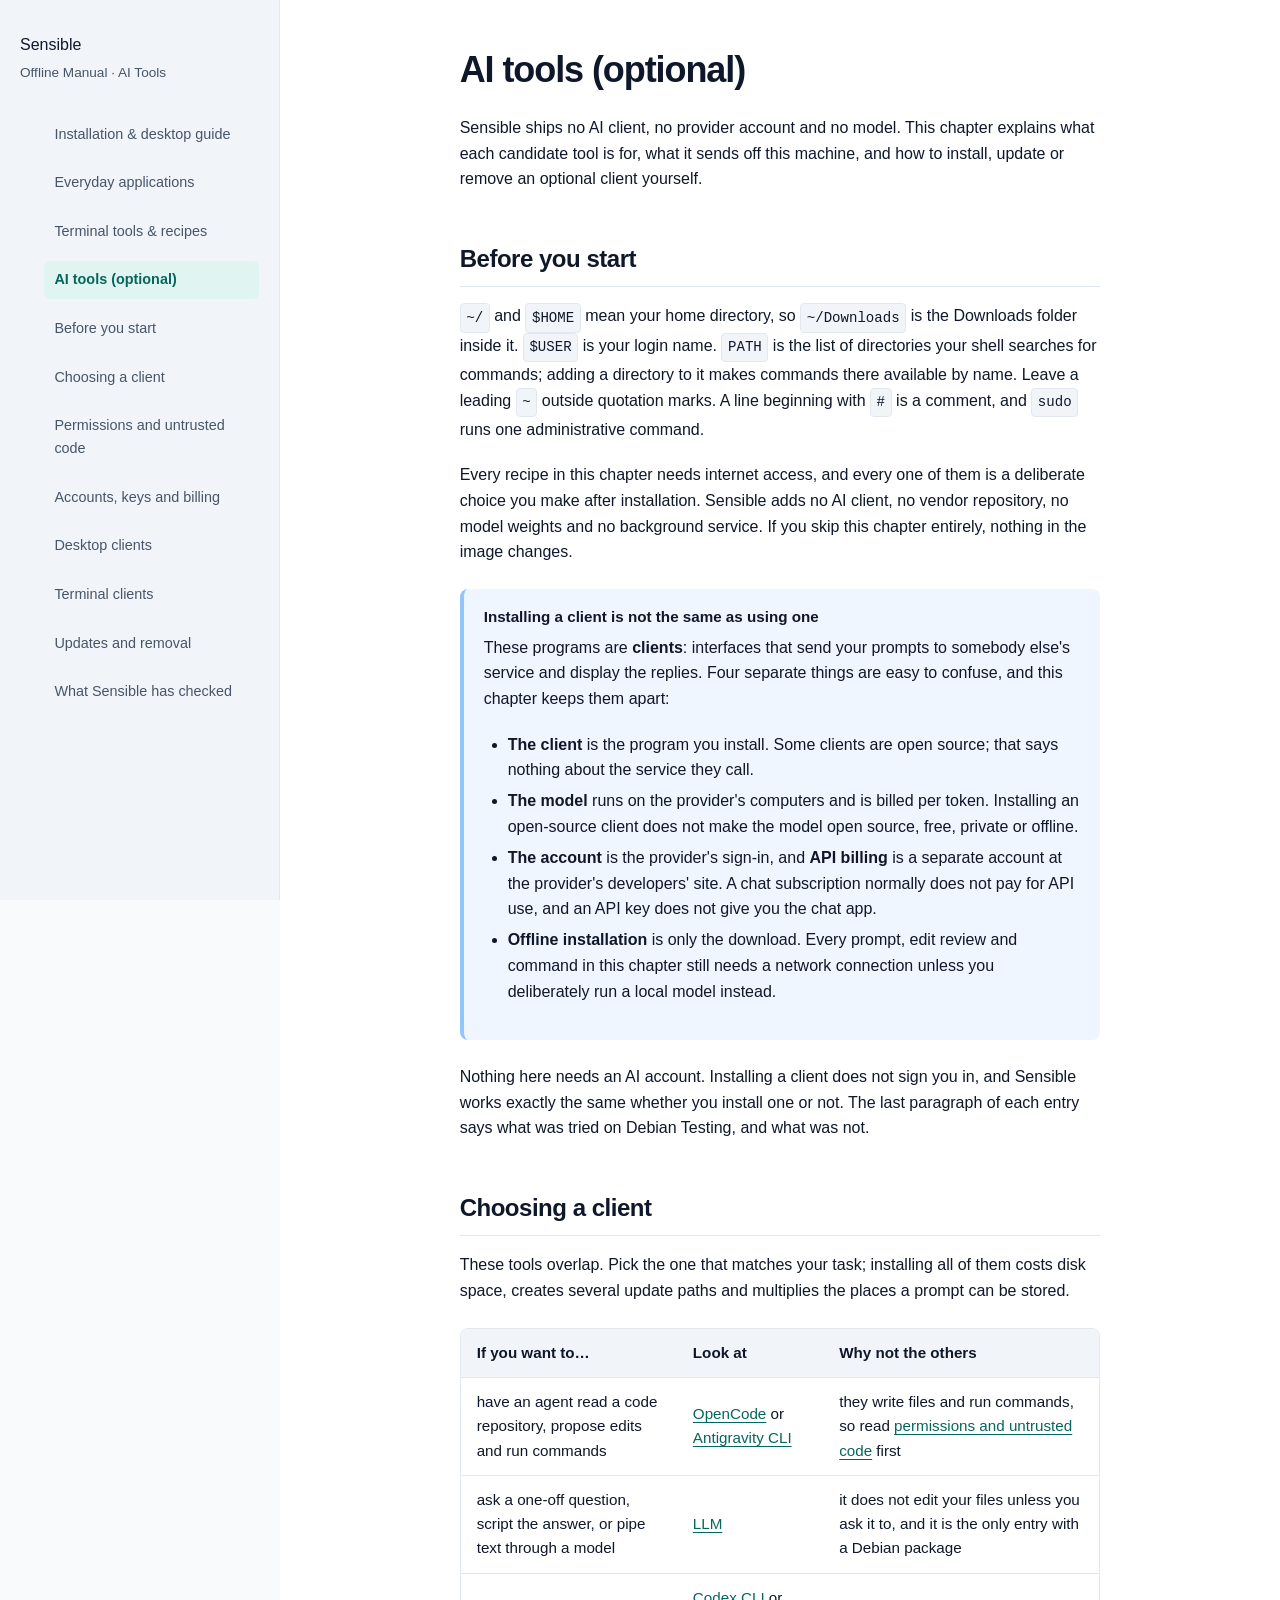
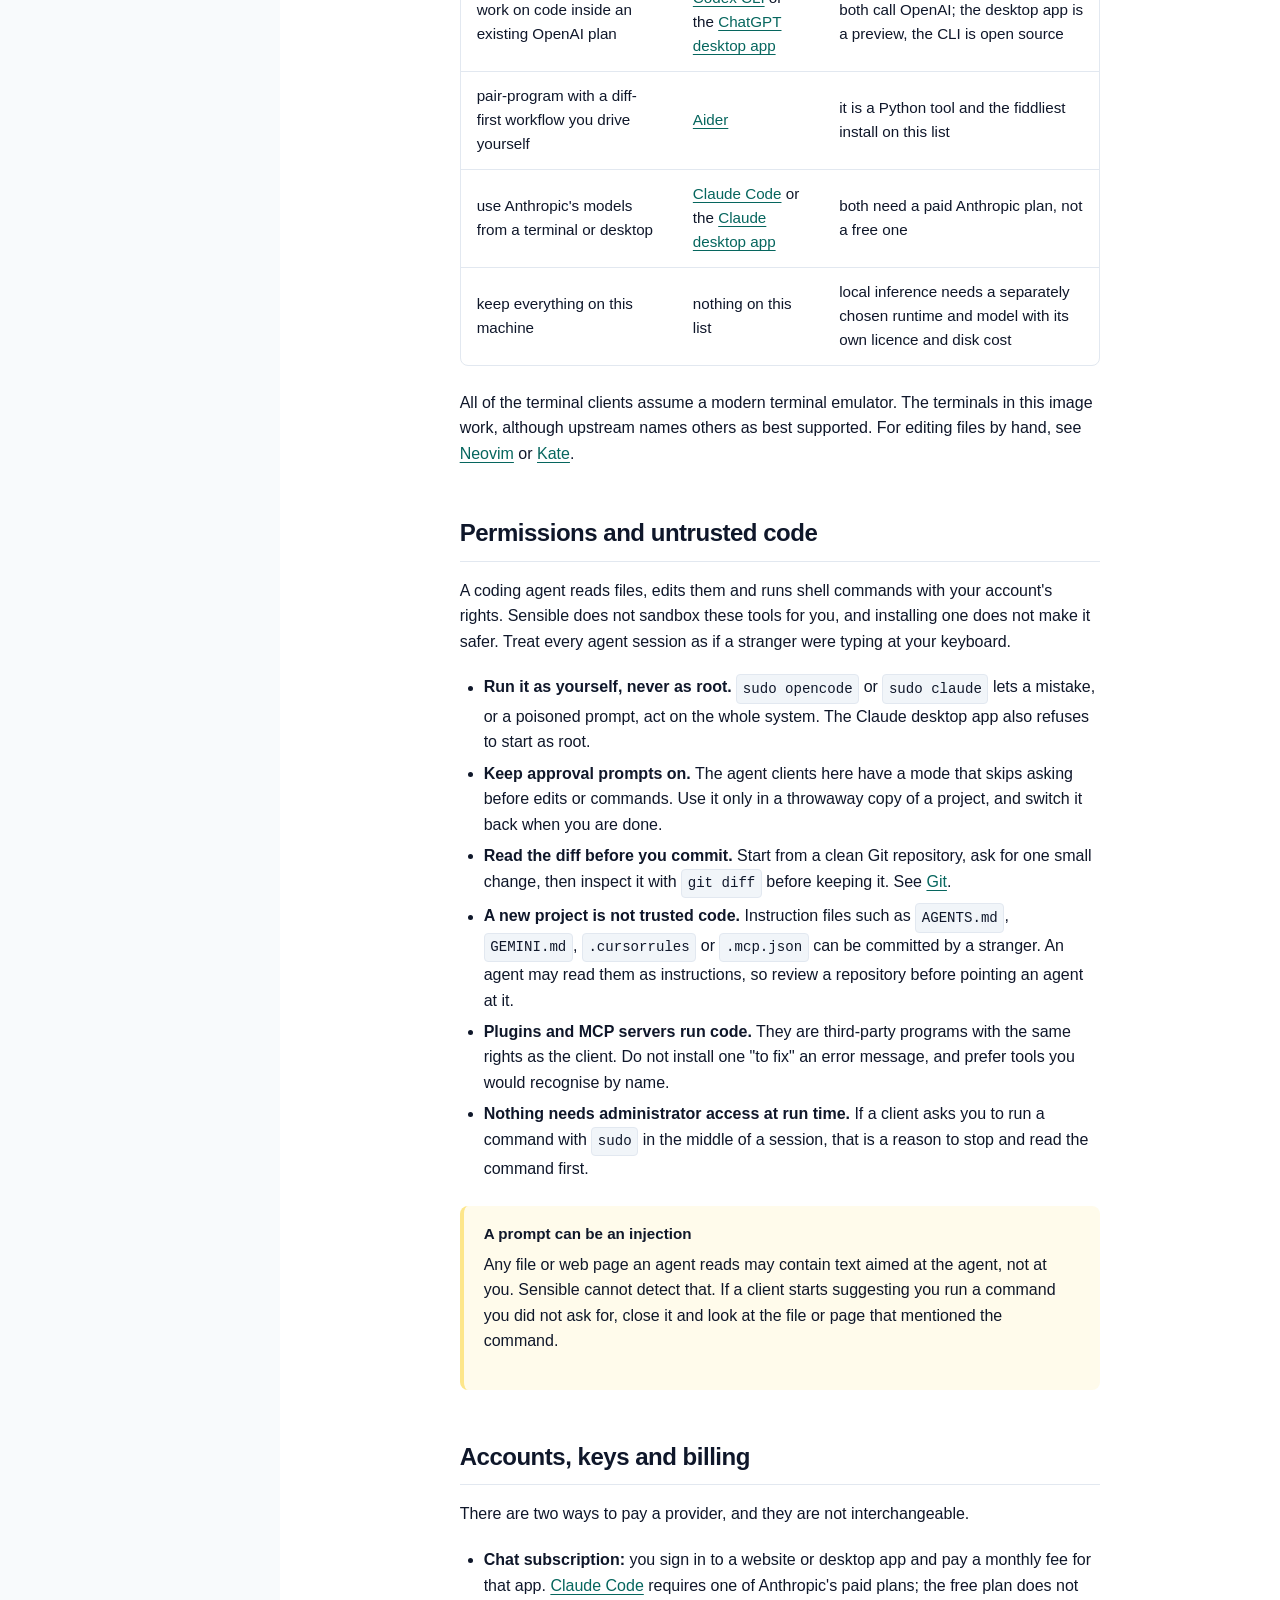
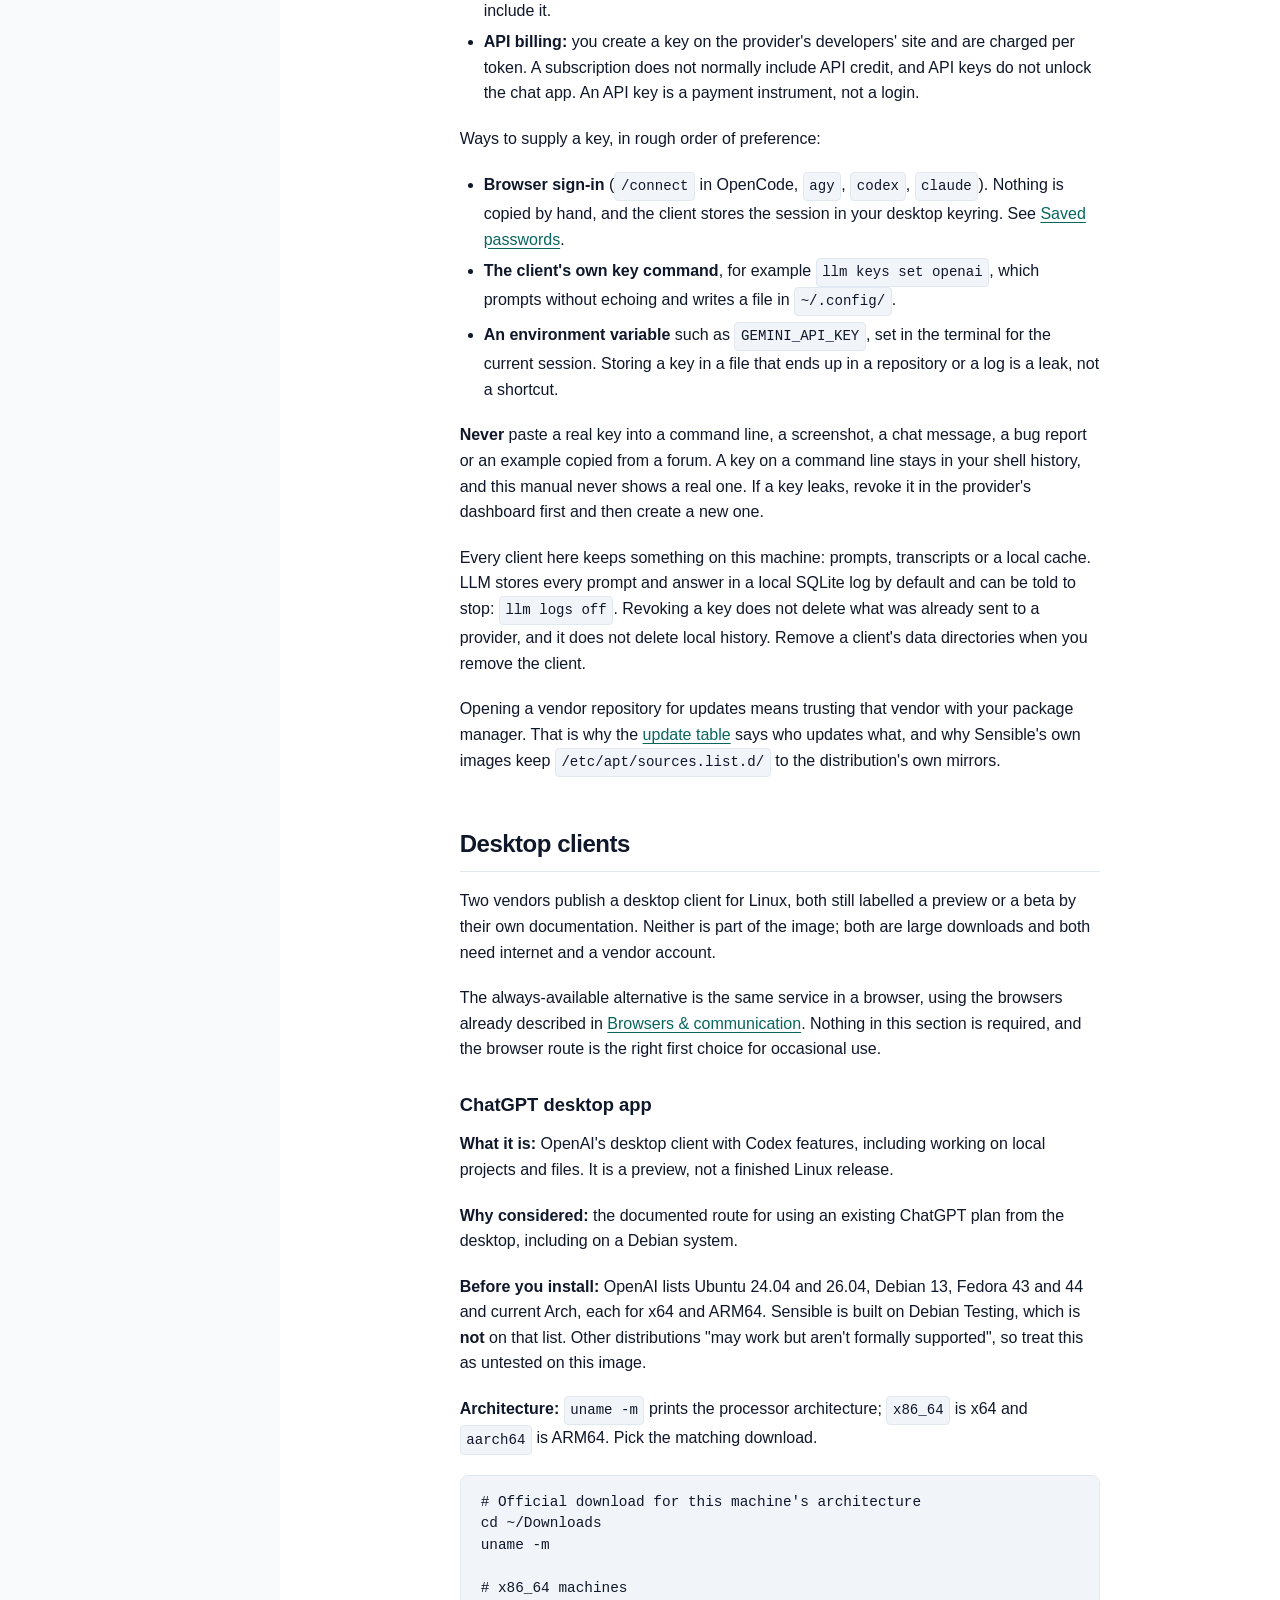
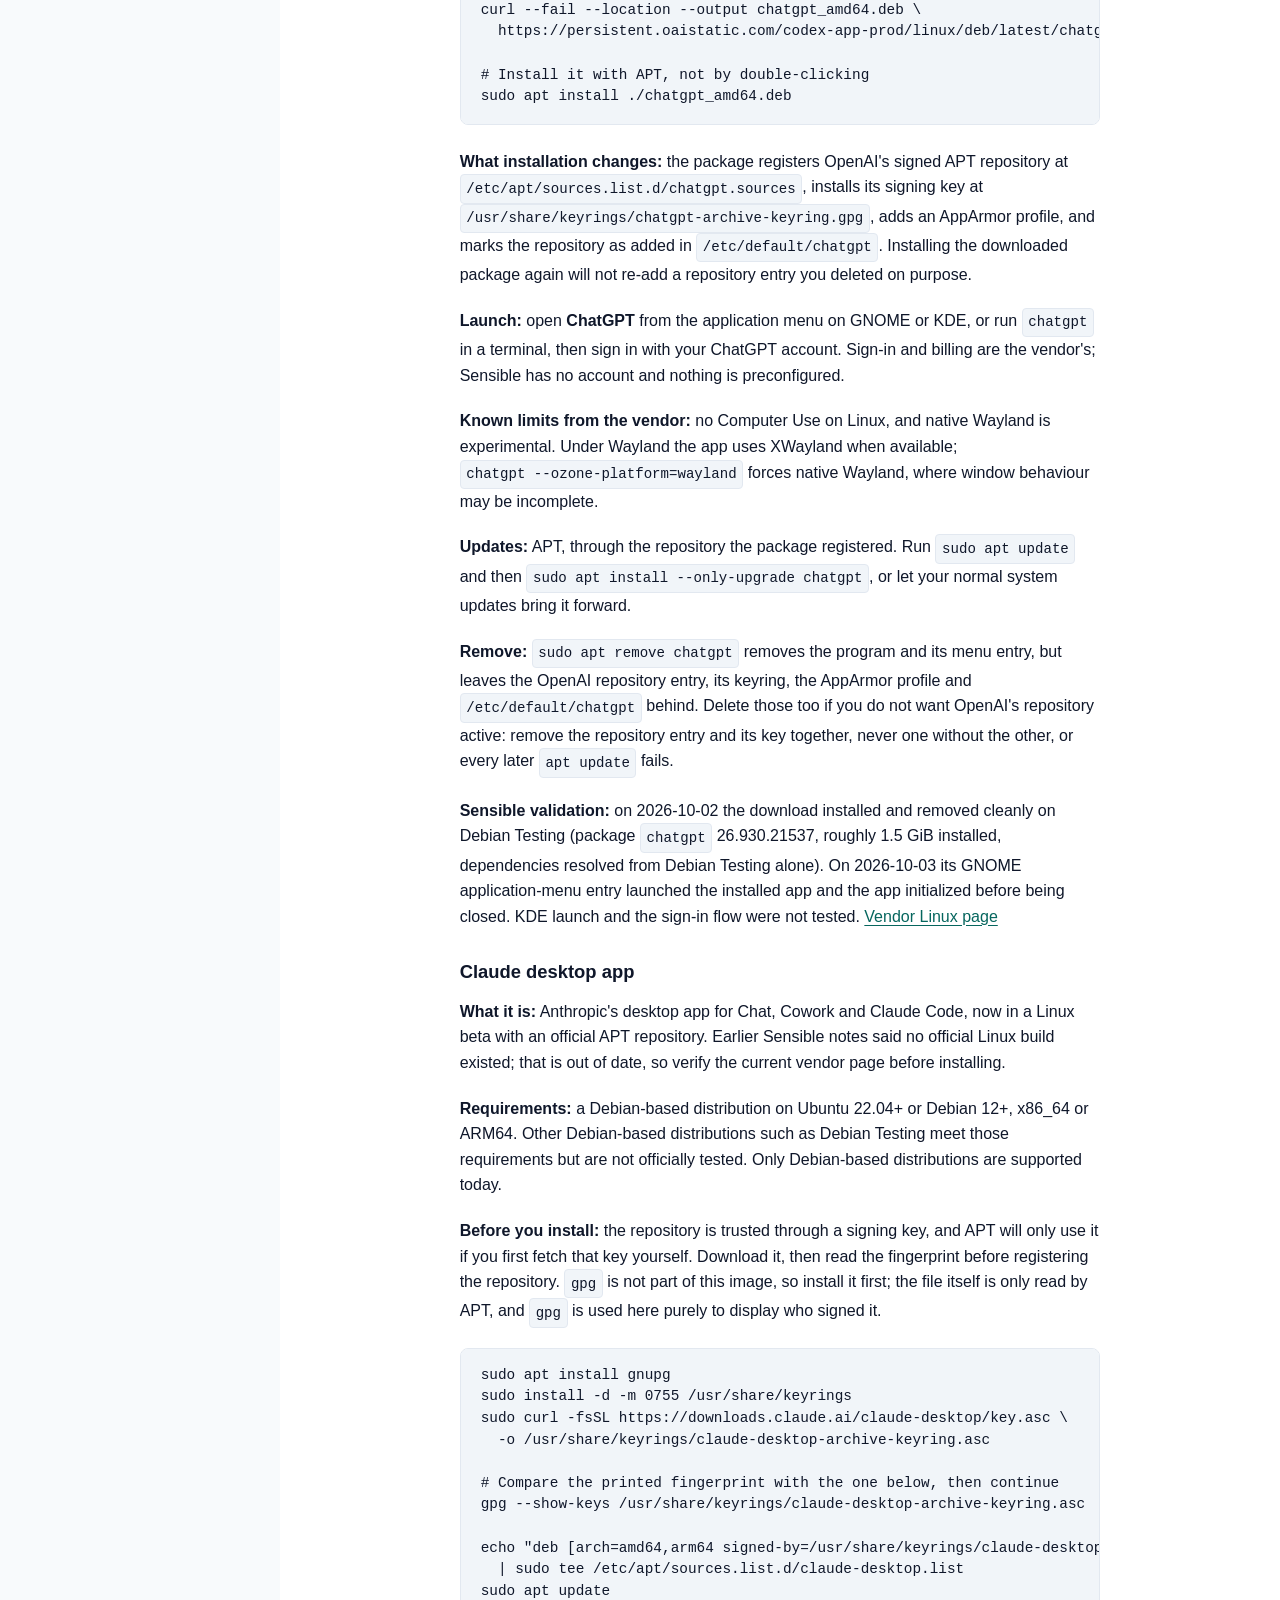
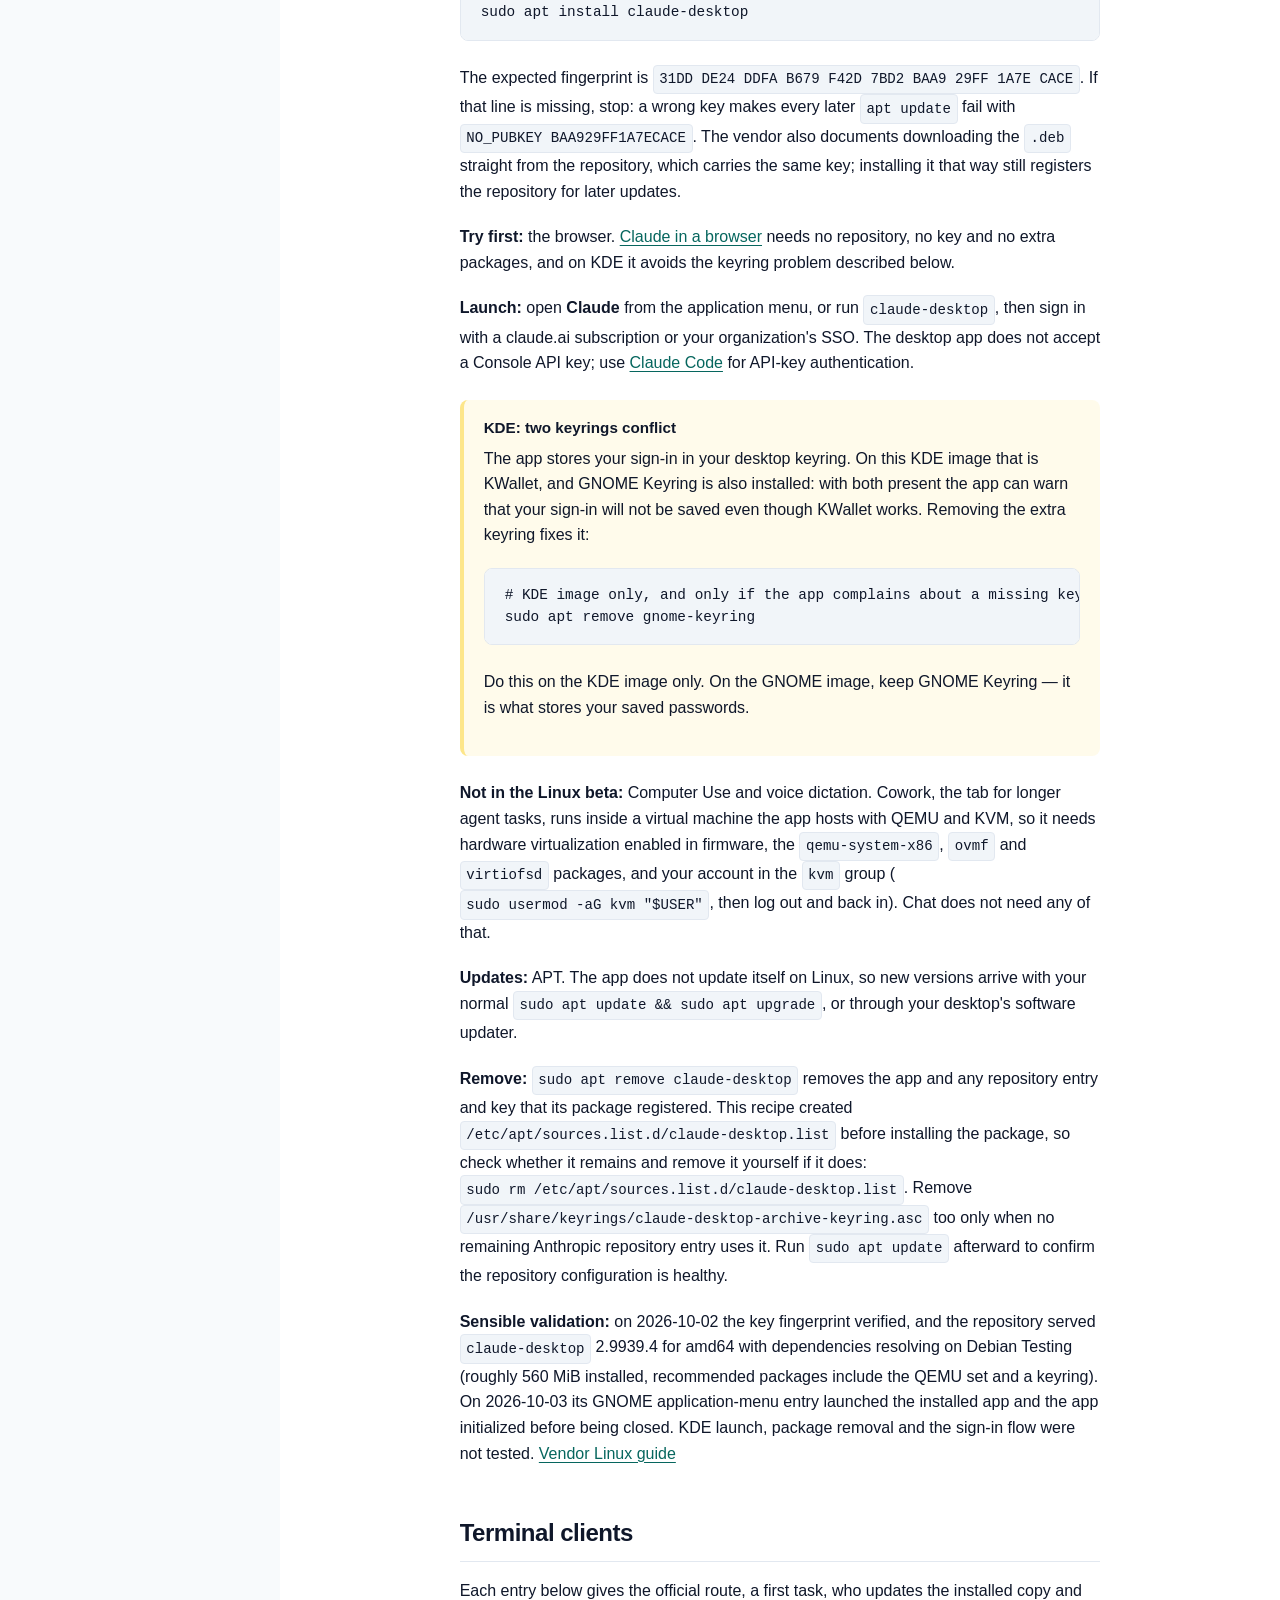
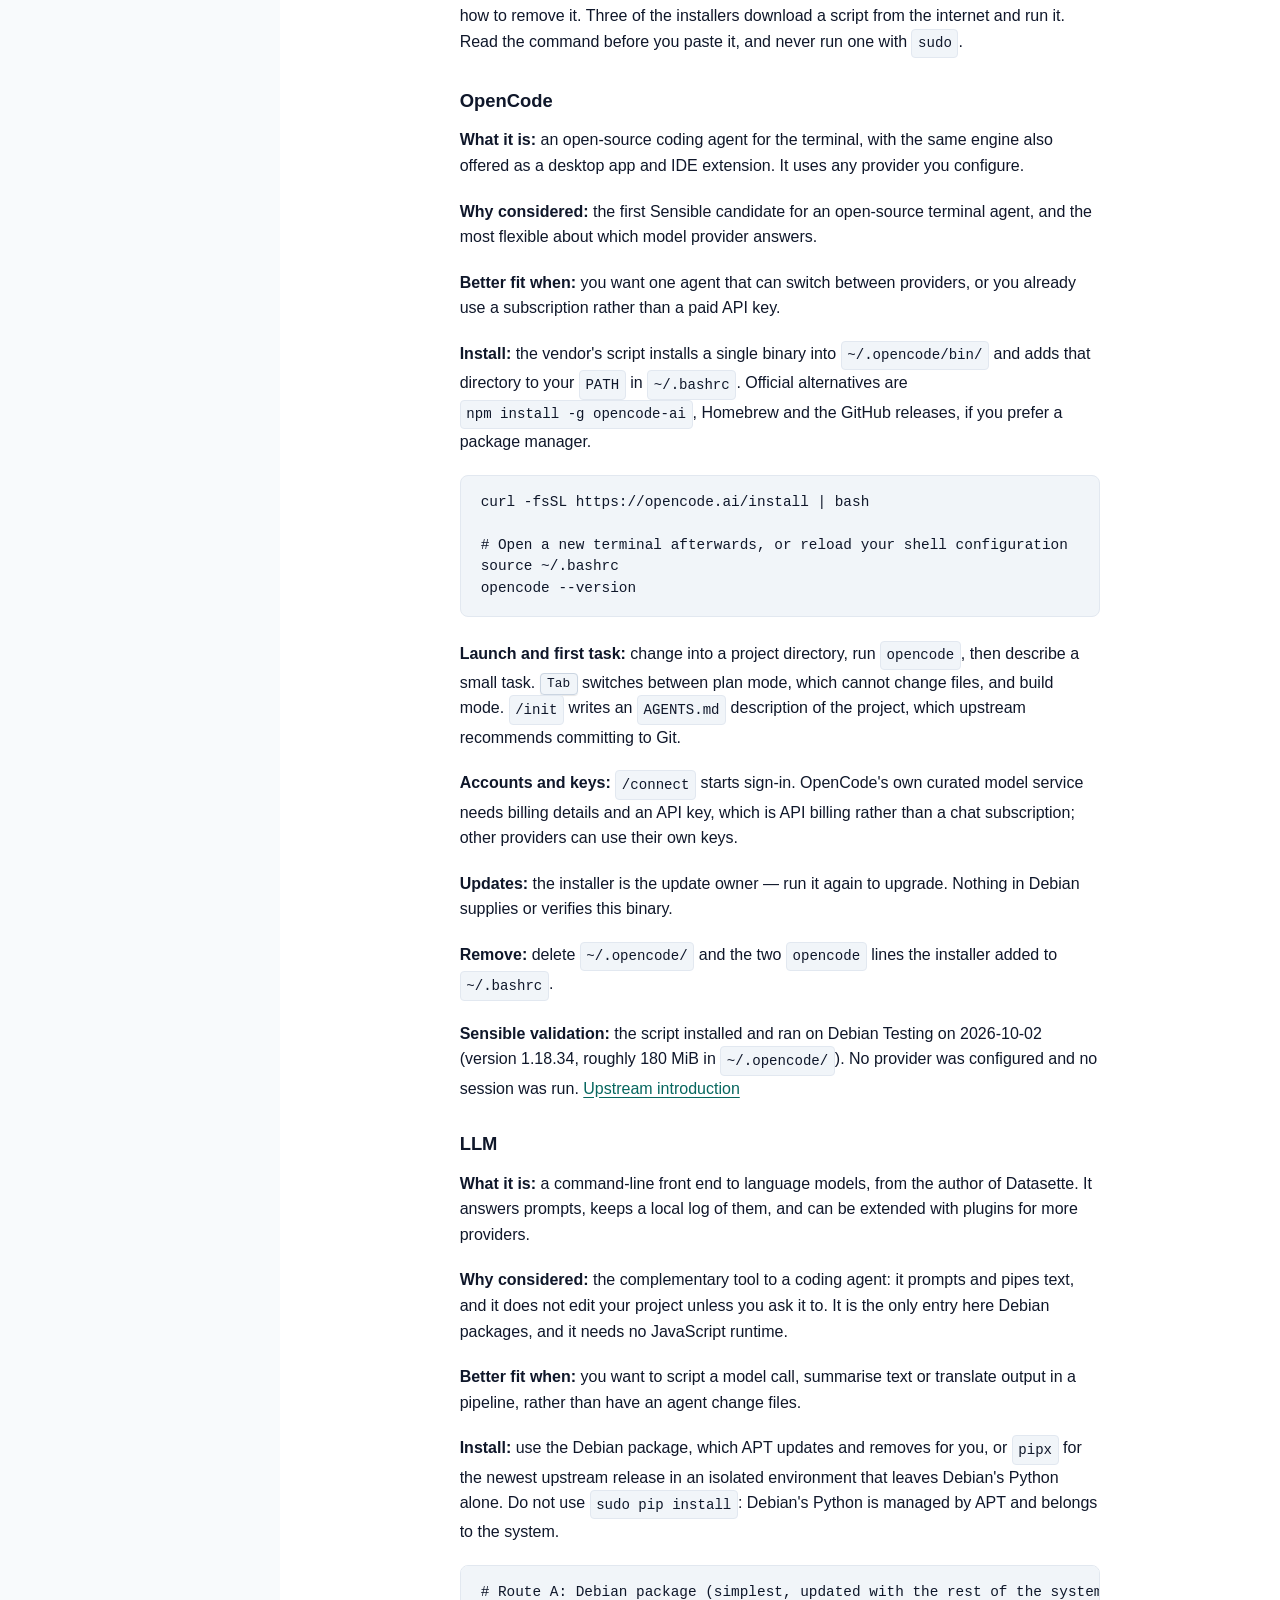
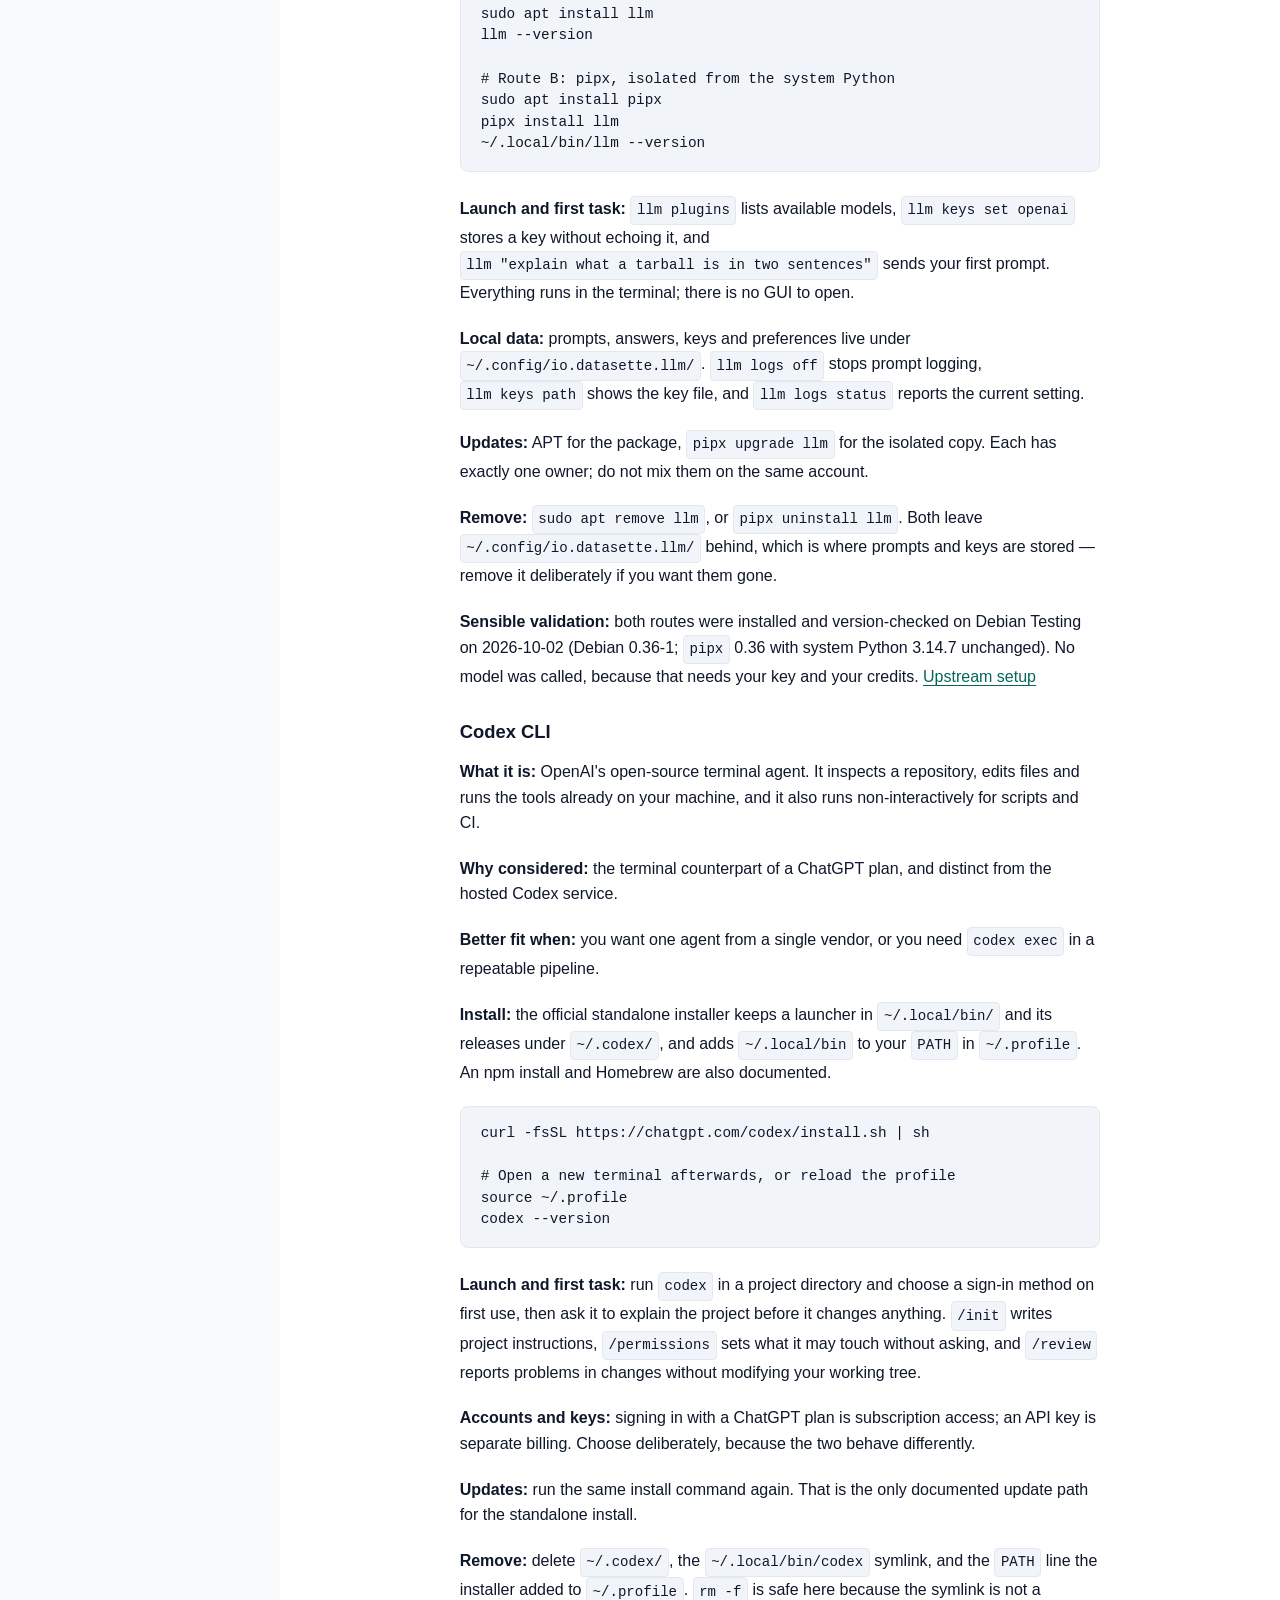
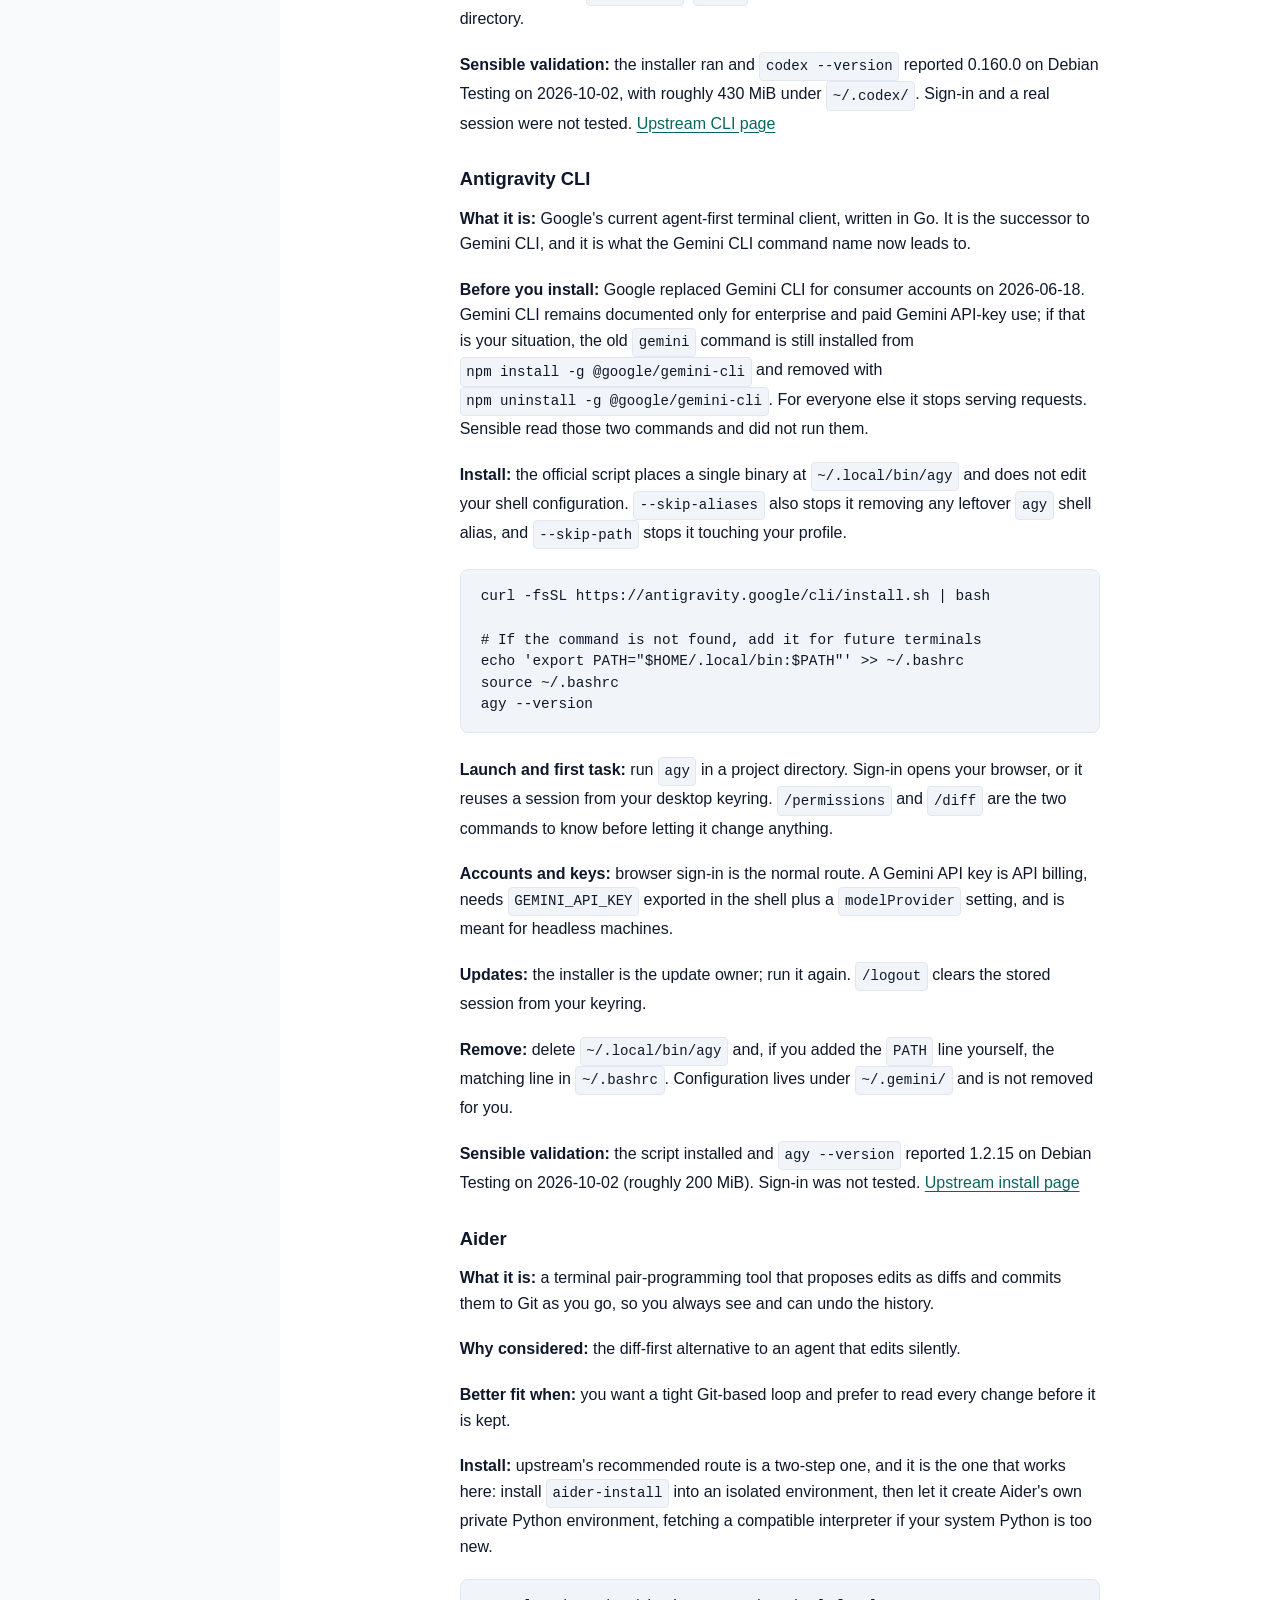
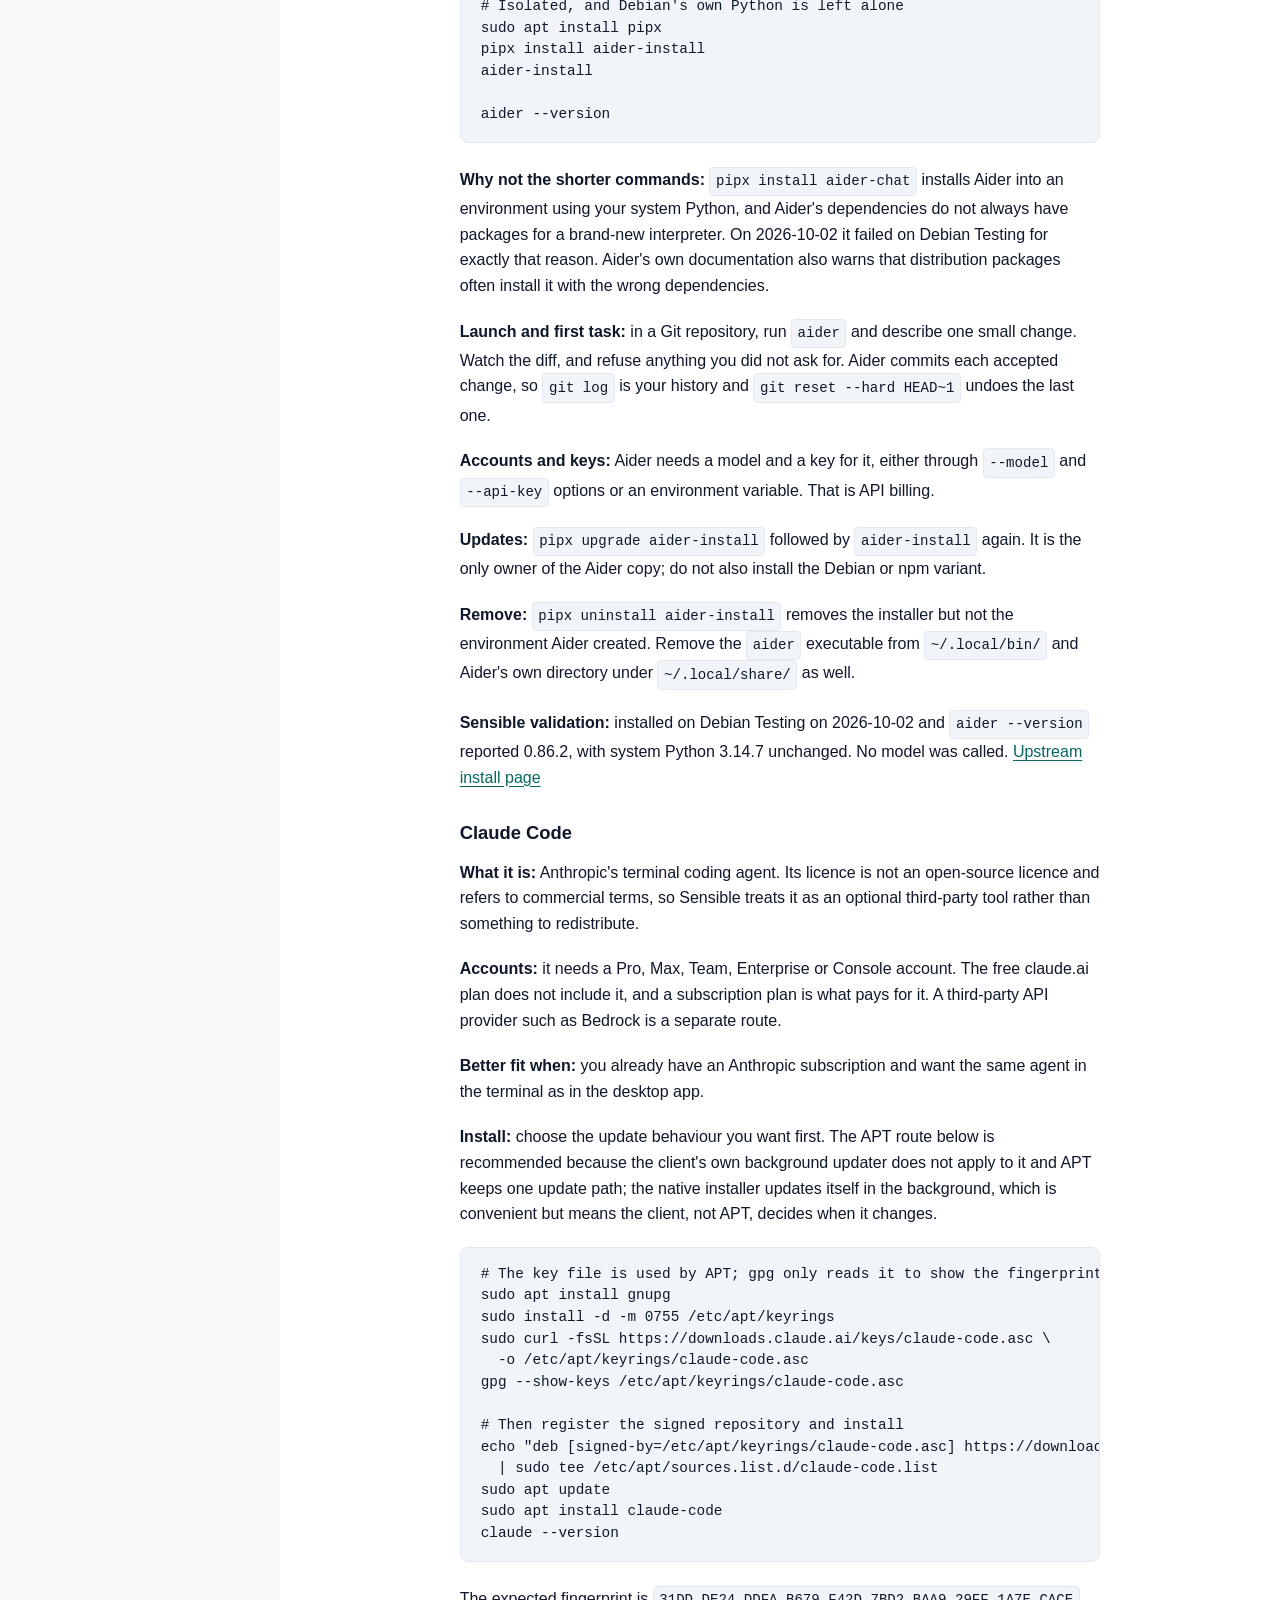
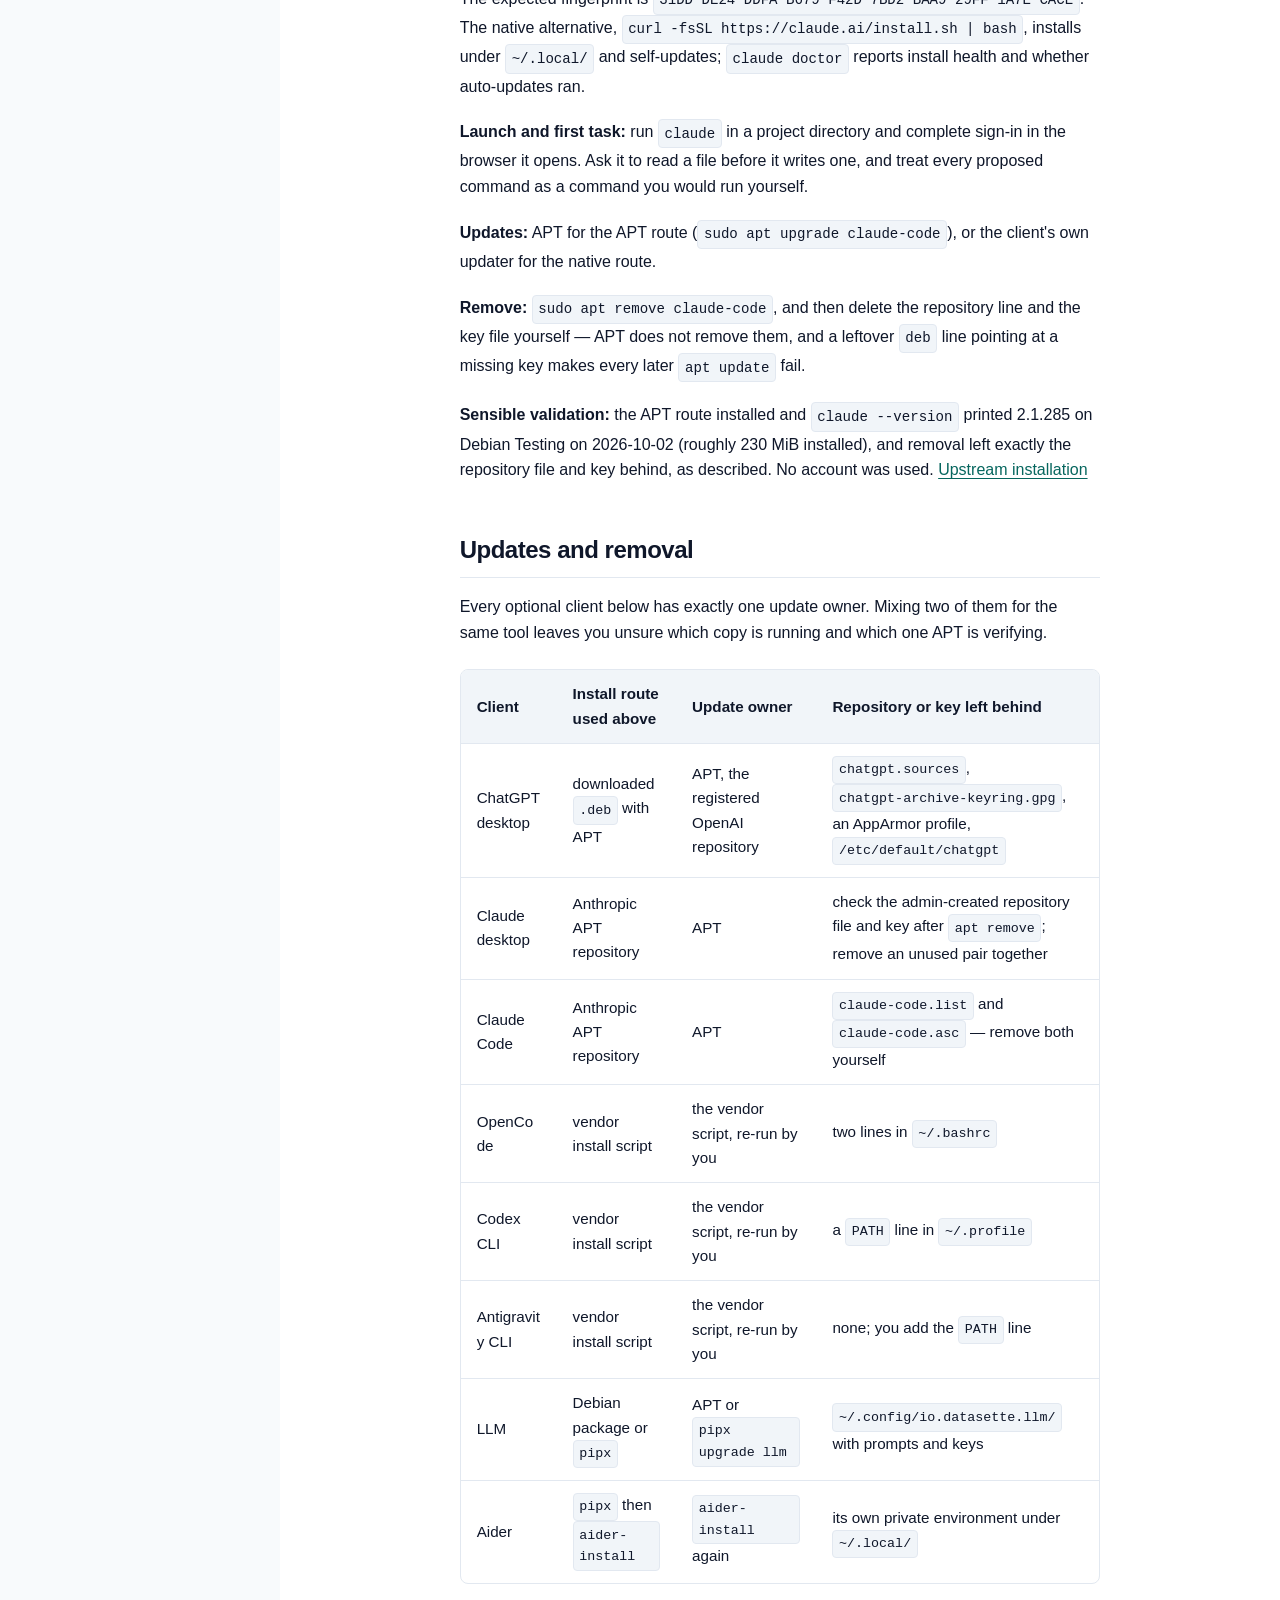
==== manual/ai-tools.html @ 4cb43c24 "feat(manual): add optional AI tools chapter with verified client recipes Documents choosing, install" ====
<!DOCTYPE html>
<html lang="en">
<head>
  <meta charset="UTF-8">
  <meta name="viewport" content="width=device-width, initial-scale=1.0">
  <title>AI Tools (Optional) — Sensible Manual</title>
  <link rel="stylesheet" href="manual.css">
</head>
<body>
  <a href="#main" class="skip-link">Skip to main content</a>
  <div class="app-container">
    <aside class="sidebar" aria-label="Documentation Navigation">
      <div class="brand"><div class="brand-title">Sensible</div><div class="brand-subtitle">Offline Manual · AI Tools</div></div>
      <nav aria-label="Chapters and contents"><ul class="nav-list">
        <li><a class="nav-link" href="index.html">Installation &amp; desktop guide</a></li>
        <li><a class="nav-link" href="applications.html">Everyday applications</a></li>
        <li><a class="nav-link" href="terminal-tools.html">Terminal tools &amp; recipes</a></li>
        <li><a class="nav-link" href="ai-tools.html" aria-current="page">AI tools (optional)</a></li>
        <li><a class="nav-link" href="#start">Before you start</a></li>
        <li><a class="nav-link" href="#choose">Choosing a client</a></li>
        <li><a class="nav-link" href="#safety">Permissions and untrusted code</a></li>
        <li><a class="nav-link" href="#accounts">Accounts, keys and billing</a></li>
        <li><a class="nav-link" href="#desktop">Desktop clients</a></li>
        <li><a class="nav-link" href="#cli">Terminal clients</a></li>
        <li><a class="nav-link" href="#updates">Updates and removal</a></li>
        <li><a class="nav-link" href="#limits">What Sensible has checked</a></li>
      </ul></nav>
    </aside>
    <div class="content-wrapper"><main id="main" class="content-main" tabindex="-1">
      <header><h1>AI tools (optional)</h1><p>Sensible ships no AI client, no provider account and no model. This chapter explains what each candidate tool is for, what it sends off this machine, and how to install, update or remove an optional client yourself.</p></header>
      <section id="start"><h2>Before you start</h2>
        <p><code>~/</code> and <code>$HOME</code> mean your home directory, so <code>~/Downloads</code> is the Downloads folder inside it. <code>$USER</code> is your login name. <code>PATH</code> is the list of directories your shell searches for commands; adding a directory to it makes commands there available by name. Leave a leading <code>~</code> outside quotation marks. A line beginning with <code>#</code> is a comment, and <code>sudo</code> runs one administrative command.</p>
        <p>Every recipe in this chapter needs internet access, and every one of them is a deliberate choice you make after installation. Sensible adds no AI client, no vendor repository, no model weights and no background service. If you skip this chapter entirely, nothing in the image changes.</p>
        <div class="callout info">
          <div class="callout-title">Installing a client is not the same as using one</div>
          <p>These programs are <strong>clients</strong>: interfaces that send your prompts to somebody else's service and display the replies. Four separate things are easy to confuse, and this chapter keeps them apart:</p>
          <ul>
            <li><strong>The client</strong> is the program you install. Some clients are open source; that says nothing about the service they call.</li>
            <li><strong>The model</strong> runs on the provider's computers and is billed per token. Installing an open-source client does not make the model open source, free, private or offline.</li>
            <li><strong>The account</strong> is the provider's sign-in, and <strong>API billing</strong> is a separate account at the provider's developers' site. A chat subscription normally does not pay for API use, and an API key does not give you the chat app.</li>
            <li><strong>Offline installation</strong> is only the download. Every prompt, edit review and command in this chapter still needs a network connection unless you deliberately run a local model instead.</li>
          </ul>
        </div>
        <p>Nothing here needs an AI account. Installing a client does not sign you in, and Sensible works exactly the same whether you install one or not. The last paragraph of each entry says what was tried on Debian Testing, and what was not.</p>
      </section>
      <section id="choose"><h2>Choosing a client</h2>
        <p>These tools overlap. Pick the one that matches your task; installing all of them costs disk space, creates several update paths and multiplies the places a prompt can be stored.</p>
        <div class="table-container"><table><thead><tr><th scope="col">If you want to…</th><th scope="col">Look at</th><th scope="col">Why not the others</th></tr></thead><tbody>
          <tr><td>have an agent read a code repository, propose edits and run commands</td><td><a href="#opencode">OpenCode</a> or <a href="#antigravity">Antigravity CLI</a></td><td>they write files and run commands, so read <a href="#safety">permissions and untrusted code</a> first</td></tr>
          <tr><td>ask a one-off question, script the answer, or pipe text through a model</td><td><a href="#llm-cli">LLM</a></td><td>it does not edit your files unless you ask it to, and it is the only entry with a Debian package</td></tr>
          <tr><td>work on code inside an existing OpenAI plan</td><td><a href="#codex">Codex CLI</a> or the <a href="#chatgpt-desktop">ChatGPT desktop app</a></td><td>both call OpenAI; the desktop app is a preview, the CLI is open source</td></tr>
          <tr><td>pair-program with a diff-first workflow you drive yourself</td><td><a href="#aider">Aider</a></td><td>it is a Python tool and the fiddliest install on this list</td></tr>
          <tr><td>use Anthropic's models from a terminal or desktop</td><td><a href="#claude-code">Claude Code</a> or the <a href="#claude-desktop">Claude desktop app</a></td><td>both need a paid Anthropic plan, not a free one</td></tr>
          <tr><td>keep everything on this machine</td><td>nothing on this list</td><td>local inference needs a separately chosen runtime and model with its own licence and disk cost</td></tr>
        </tbody></table></div>
        <p>All of the terminal clients assume a modern terminal emulator. The terminals in this image work, although upstream names others as best supported. For editing files by hand, see <a href="applications.html#neovim">Neovim</a> or <a href="applications.html#kate">Kate</a>.</p>
      </section>
      <section id="safety"><h2>Permissions and untrusted code</h2>
        <p>A coding agent reads files, edits them and runs shell commands with your account's rights. Sensible does not sandbox these tools for you, and installing one does not make it safer. Treat every agent session as if a stranger were typing at your keyboard.</p>
        <ul>
          <li><strong>Run it as yourself, never as root.</strong> <code>sudo opencode</code> or <code>sudo claude</code> lets a mistake, or a poisoned prompt, act on the whole system. The Claude desktop app also refuses to start as root.</li>
          <li><strong>Keep approval prompts on.</strong> The agent clients here have a mode that skips asking before edits or commands. Use it only in a throwaway copy of a project, and switch it back when you are done.</li>
          <li><strong>Read the diff before you commit.</strong> Start from a clean Git repository, ask for one small change, then inspect it with <code>git diff</code> before keeping it. See <a href="terminal-tools.html#git">Git</a>.</li>
          <li><strong>A new project is not trusted code.</strong> Instruction files such as <code>AGENTS.md</code>, <code>GEMINI.md</code>, <code>.cursorrules</code> or <code>.mcp.json</code> can be committed by a stranger. An agent may read them as instructions, so review a repository before pointing an agent at it.</li>
          <li><strong>Plugins and MCP servers run code.</strong> They are third-party programs with the same rights as the client. Do not install one "to fix" an error message, and prefer tools you would recognise by name.</li>
          <li><strong>Nothing needs administrator access at run time.</strong> If a client asks you to run a command with <code>sudo</code> in the middle of a session, that is a reason to stop and read the command first.</li>
        </ul>
        <div class="callout warn">
          <div class="callout-title">A prompt can be an injection</div>
          <p>Any file or web page an agent reads may contain text aimed at the agent, not at you. Sensible cannot detect that. If a client starts suggesting you run a command you did not ask for, close it and look at the file or page that mentioned the command.</p>
        </div>
      </section>
      <section id="accounts"><h2>Accounts, keys and billing</h2>
        <p>There are two ways to pay a provider, and they are not interchangeable.</p>
        <ul>
          <li><strong>Chat subscription:</strong> you sign in to a website or desktop app and pay a monthly fee for that app. <a href="#claude-code">Claude Code</a> requires one of Anthropic's paid plans; the free plan does not include it.</li>
          <li><strong>API billing:</strong> you create a key on the provider's developers' site and are charged per token. A subscription does not normally include API credit, and API keys do not unlock the chat app. An API key is a payment instrument, not a login.</li>
        </ul>
        <p>Ways to supply a key, in rough order of preference:</p>
        <ul>
          <li><strong>Browser sign-in</strong> (<code>/connect</code> in OpenCode, <code>agy</code>, <code>codex</code>, <code>claude</code>). Nothing is copied by hand, and the client stores the session in your desktop keyring. See <a href="index.html#desktop-credentials">Saved passwords</a>.</li>
          <li><strong>The client's own key command</strong>, for example <code>llm keys set openai</code>, which prompts without echoing and writes a file in <code>~/.config/</code>.</li>
          <li><strong>An environment variable</strong> such as <code>GEMINI_API_KEY</code>, set in the terminal for the current session. Storing a key in a file that ends up in a repository or a log is a leak, not a shortcut.</li>
        </ul>
        <p><strong>Never</strong> paste a real key into a command line, a screenshot, a chat message, a bug report or an example copied from a forum. A key on a command line stays in your shell history, and this manual never shows a real one. If a key leaks, revoke it in the provider's dashboard first and then create a new one.</p>
        <p>Every client here keeps something on this machine: prompts, transcripts or a local cache. LLM stores every prompt and answer in a local SQLite log by default and can be told to stop: <code>llm logs off</code>. Revoking a key does not delete what was already sent to a provider, and it does not delete local history. Remove a client's data directories when you remove the client.</p>
        <p>Opening a vendor repository for updates means trusting that vendor with your package manager. That is why the <a href="#updates">update table</a> says who updates what, and why Sensible's own images keep <code>/etc/apt/sources.list.d/</code> to the distribution's own mirrors.</p>
      </section>
      <section id="desktop"><h2>Desktop clients</h2>
        <p>Two vendors publish a desktop client for Linux, both still labelled a preview or a beta by their own documentation. Neither is part of the image; both are large downloads and both need internet and a vendor account.</p>
        <p>The always-available alternative is the same service in a browser, using the browsers already described in <a href="applications.html#browsers">Browsers &amp; communication</a>. Nothing in this section is required, and the browser route is the right first choice for occasional use.</p>
        <article id="chatgpt-desktop"><h3>ChatGPT desktop app</h3>
          <p><strong>What it is:</strong> OpenAI's desktop client with Codex features, including working on local projects and files. It is a preview, not a finished Linux release.</p>
          <p><strong>Why considered:</strong> the documented route for using an existing ChatGPT plan from the desktop, including on a Debian system.</p>
          <p><strong>Before you install:</strong> OpenAI lists Ubuntu 24.04 and 26.04, Debian 13, Fedora 43 and 44 and current Arch, each for x64 and ARM64. Sensible is built on Debian Testing, which is <strong>not</strong> on that list. Other distributions "may work but aren't formally supported", so treat this as untested on this image.</p>
          <p><strong>Architecture:</strong> <code>uname -m</code> prints the processor architecture; <code>x86_64</code> is x64 and <code>aarch64</code> is ARM64. Pick the matching download.</p>
          <pre><code># Official download for this machine's architecture
cd ~/Downloads
uname -m

# x86_64 machines
curl --fail --location --output chatgpt_amd64.deb \
  https://persistent.oaistatic.com/codex-app-prod/linux/deb/latest/chatgpt_amd64.deb

# Install it with APT, not by double-clicking
sudo apt install ./chatgpt_amd64.deb</code></pre>
          <p><strong>What installation changes:</strong> the package registers OpenAI's signed APT repository at <code>/etc/apt/sources.list.d/chatgpt.sources</code>, installs its signing key at <code>/usr/share/keyrings/chatgpt-archive-keyring.gpg</code>, adds an AppArmor profile, and marks the repository as added in <code>/etc/default/chatgpt</code>. Installing the downloaded package again will not re-add a repository entry you deleted on purpose.</p>
          <p><strong>Launch:</strong> open <strong>ChatGPT</strong> from the application menu on GNOME or KDE, or run <code>chatgpt</code> in a terminal, then sign in with your ChatGPT account. Sign-in and billing are the vendor's; Sensible has no account and nothing is preconfigured.</p>
          <p><strong>Known limits from the vendor:</strong> no Computer Use on Linux, and native Wayland is experimental. Under Wayland the app uses XWayland when available; <code>chatgpt --ozone-platform=wayland</code> forces native Wayland, where window behaviour may be incomplete.</p>
          <p><strong>Updates:</strong> APT, through the repository the package registered. Run <code>sudo apt update</code> and then <code>sudo apt install --only-upgrade chatgpt</code>, or let your normal system updates bring it forward.</p>
          <p><strong>Remove:</strong> <code>sudo apt remove chatgpt</code> removes the program and its menu entry, but leaves the OpenAI repository entry, its keyring, the AppArmor profile and <code>/etc/default/chatgpt</code> behind. Delete those too if you do not want OpenAI's repository active: remove the repository entry and its key together, never one without the other, or every later <code>apt update</code> fails.</p>
          <p><strong>Sensible validation:</strong> on 2026-10-02 the download installed and removed cleanly on Debian Testing (package <code>chatgpt</code> 26.930.21537, roughly 1.5 GiB installed, dependencies resolved from Debian Testing alone). On 2026-10-03 its GNOME application-menu entry launched the installed app and the app initialized before being closed. KDE launch and the sign-in flow were not tested. <a href="https://developers.openai.com/codex/linux/linux-app">Vendor Linux page</a></p>
        </article>
        <article id="claude-desktop" data-packages="gnupg"><h3>Claude desktop app</h3>
          <p><strong>What it is:</strong> Anthropic's desktop app for Chat, Cowork and Claude Code, now in a Linux beta with an official APT repository. Earlier Sensible notes said no official Linux build existed; that is out of date, so verify the current vendor page before installing.</p>
          <p><strong>Requirements:</strong> a Debian-based distribution on Ubuntu 22.04+ or Debian 12+, x86_64 or ARM64. Other Debian-based distributions such as Debian Testing meet those requirements but are not officially tested. Only Debian-based distributions are supported today.</p>
          <p><strong>Before you install:</strong> the repository is trusted through a signing key, and APT will only use it if you first fetch that key yourself. Download it, then read the fingerprint before registering the repository. <code>gpg</code> is not part of this image, so install it first; the file itself is only read by APT, and <code>gpg</code> is used here purely to display who signed it.</p>
          <pre><code>sudo apt install gnupg
sudo install -d -m 0755 /usr/share/keyrings
sudo curl -fsSL https://downloads.claude.ai/claude-desktop/key.asc \
  -o /usr/share/keyrings/claude-desktop-archive-keyring.asc

# Compare the printed fingerprint with the one below, then continue
gpg --show-keys /usr/share/keyrings/claude-desktop-archive-keyring.asc

echo "deb [arch=amd64,arm64 signed-by=/usr/share/keyrings/claude-desktop-archive-keyring.asc] https://downloads.claude.ai/claude-desktop/apt/stable stable main" \
  | sudo tee /etc/apt/sources.list.d/claude-desktop.list
sudo apt update
sudo apt install claude-desktop</code></pre>
          <p>The expected fingerprint is <code>31DD DE24 DDFA B679 F42D 7BD2 BAA9 29FF 1A7E CACE</code>. If that line is missing, stop: a wrong key makes every later <code>apt update</code> fail with <code>NO_PUBKEY BAA929FF1A7ECACE</code>. The vendor also documents downloading the <code>.deb</code> straight from the repository, which carries the same key; installing it that way still registers the repository for later updates.</p>
          <p><strong>Try first:</strong> the browser. <a href="https://claude.ai/download">Claude in a browser</a> needs no repository, no key and no extra packages, and on KDE it avoids the keyring problem described below.</p>
          <p><strong>Launch:</strong> open <strong>Claude</strong> from the application menu, or run <code>claude-desktop</code>, then sign in with a claude.ai subscription or your organization's SSO. The desktop app does not accept a Console API key; use <a href="#claude-code">Claude Code</a> for API-key authentication.</p>
          <div class="callout warn">
            <div class="callout-title">KDE: two keyrings conflict</div>
            <p>The app stores your sign-in in your desktop keyring. On this KDE image that is KWallet, and GNOME Keyring is also installed: with both present the app can warn that your sign-in will not be saved even though KWallet works. Removing the extra keyring fixes it:</p>
            <pre><code># KDE image only, and only if the app complains about a missing keyring
sudo apt remove gnome-keyring</code></pre>
            <p>Do this on the KDE image only. On the GNOME image, keep GNOME Keyring — it is what stores your saved passwords.</p>
          </div>
          <p><strong>Not in the Linux beta:</strong> Computer Use and voice dictation. Cowork, the tab for longer agent tasks, runs inside a virtual machine the app hosts with QEMU and KVM, so it needs hardware virtualization enabled in firmware, the <code>qemu-system-x86</code>, <code>ovmf</code> and <code>virtiofsd</code> packages, and your account in the <code>kvm</code> group (<code>sudo usermod -aG kvm "$USER"</code>, then log out and back in). Chat does not need any of that.</p>
          <p><strong>Updates:</strong> APT. The app does not update itself on Linux, so new versions arrive with your normal <code>sudo apt update &amp;&amp; sudo apt upgrade</code>, or through your desktop's software updater.</p>
          <p><strong>Remove:</strong> <code>sudo apt remove claude-desktop</code> removes the app and any repository entry and key that its package registered. This recipe created <code>/etc/apt/sources.list.d/claude-desktop.list</code> before installing the package, so check whether it remains and remove it yourself if it does: <code>sudo rm /etc/apt/sources.list.d/claude-desktop.list</code>. Remove <code>/usr/share/keyrings/claude-desktop-archive-keyring.asc</code> too only when no remaining Anthropic repository entry uses it. Run <code>sudo apt update</code> afterward to confirm the repository configuration is healthy.</p>
          <p><strong>Sensible validation:</strong> on 2026-10-02 the key fingerprint verified, and the repository served <code>claude-desktop</code> 2.9939.4 for amd64 with dependencies resolving on Debian Testing (roughly 560 MiB installed, recommended packages include the QEMU set and a keyring). On 2026-10-03 its GNOME application-menu entry launched the installed app and the app initialized before being closed. KDE launch, package removal and the sign-in flow were not tested. <a href="https://code.claude.com/docs/en/desktop-linux">Vendor Linux guide</a></p>
        </article>
      </section>
      <section id="cli"><h2>Terminal clients</h2>
        <p>Each entry below gives the official route, a first task, who updates the installed copy and how to remove it. Three of the installers download a script from the internet and run it. Read the command before you paste it, and never run one with <code>sudo</code>.</p>
        <article id="opencode"><h3>OpenCode</h3>
          <p><strong>What it is:</strong> an open-source coding agent for the terminal, with the same engine also offered as a desktop app and IDE extension. It uses any provider you configure.</p>
          <p><strong>Why considered:</strong> the first Sensible candidate for an open-source terminal agent, and the most flexible about which model provider answers.</p>
          <p><strong>Better fit when:</strong> you want one agent that can switch between providers, or you already use a subscription rather than a paid API key.</p>
          <p><strong>Install:</strong> the vendor's script installs a single binary into <code>~/.opencode/bin/</code> and adds that directory to your <code>PATH</code> in <code>~/.bashrc</code>. Official alternatives are <code>npm install -g opencode-ai</code>, Homebrew and the GitHub releases, if you prefer a package manager.</p>
          <pre><code>curl -fsSL https://opencode.ai/install | bash

# Open a new terminal afterwards, or reload your shell configuration
source ~/.bashrc
opencode --version</code></pre>
          <p><strong>Launch and first task:</strong> change into a project directory, run <code>opencode</code>, then describe a small task. <kbd>Tab</kbd> switches between plan mode, which cannot change files, and build mode. <code>/init</code> writes an <code>AGENTS.md</code> description of the project, which upstream recommends committing to Git.</p>
          <p><strong>Accounts and keys:</strong> <code>/connect</code> starts sign-in. OpenCode's own curated model service needs billing details and an API key, which is API billing rather than a chat subscription; other providers can use their own keys.</p>
          <p><strong>Updates:</strong> the installer is the update owner — run it again to upgrade. Nothing in Debian supplies or verifies this binary.</p>
          <p><strong>Remove:</strong> delete <code>~/.opencode/</code> and the two <code>opencode</code> lines the installer added to <code>~/.bashrc</code>.</p>
          <p><strong>Sensible validation:</strong> the script installed and ran on Debian Testing on 2026-10-02 (version 1.18.34, roughly 180 MiB in <code>~/.opencode/</code>). No provider was configured and no session was run. <a href="https://opencode.ai/docs/">Upstream introduction</a></p>
        </article>
        <article id="llm-cli"><h3>LLM</h3>
          <p><strong>What it is:</strong> a command-line front end to language models, from the author of Datasette. It answers prompts, keeps a local log of them, and can be extended with plugins for more providers.</p>
          <p><strong>Why considered:</strong> the complementary tool to a coding agent: it prompts and pipes text, and it does not edit your project unless you ask it to. It is the only entry here Debian packages, and it needs no JavaScript runtime.</p>
          <p><strong>Better fit when:</strong> you want to script a model call, summarise text or translate output in a pipeline, rather than have an agent change files.</p>
          <p><strong>Install:</strong> use the Debian package, which APT updates and removes for you, or <code>pipx</code> for the newest upstream release in an isolated environment that leaves Debian's Python alone. Do not use <code>sudo pip install</code>: Debian's Python is managed by APT and belongs to the system.</p>
          <pre><code># Route A: Debian package (simplest, updated with the rest of the system)
sudo apt install llm
llm --version

# Route B: pipx, isolated from the system Python
sudo apt install pipx
pipx install llm
~/.local/bin/llm --version</code></pre>
          <p><strong>Launch and first task:</strong> <code>llm plugins</code> lists available models, <code>llm keys set openai</code> stores a key without echoing it, and <code>llm "explain what a tarball is in two sentences"</code> sends your first prompt. Everything runs in the terminal; there is no GUI to open.</p>
          <p><strong>Local data:</strong> prompts, answers, keys and preferences live under <code>~/.config/io.datasette.llm/</code>. <code>llm logs off</code> stops prompt logging, <code>llm keys path</code> shows the key file, and <code>llm logs status</code> reports the current setting.</p>
          <p><strong>Updates:</strong> APT for the package, <code>pipx upgrade llm</code> for the isolated copy. Each has exactly one owner; do not mix them on the same account.</p>
          <p><strong>Remove:</strong> <code>sudo apt remove llm</code>, or <code>pipx uninstall llm</code>. Both leave <code>~/.config/io.datasette.llm/</code> behind, which is where prompts and keys are stored — remove it deliberately if you want them gone.</p>
          <p><strong>Sensible validation:</strong> both routes were installed and version-checked on Debian Testing on 2026-10-02 (Debian 0.36-1; <code>pipx</code> 0.36 with system Python 3.14.7 unchanged). No model was called, because that needs your key and your credits. <a href="https://llm.datasette.io/en/stable/setup.html">Upstream setup</a></p>
        </article>
        <article id="codex"><h3>Codex CLI</h3>
          <p><strong>What it is:</strong> OpenAI's open-source terminal agent. It inspects a repository, edits files and runs the tools already on your machine, and it also runs non-interactively for scripts and CI.</p>
          <p><strong>Why considered:</strong> the terminal counterpart of a ChatGPT plan, and distinct from the hosted Codex service.</p>
          <p><strong>Better fit when:</strong> you want one agent from a single vendor, or you need <code>codex exec</code> in a repeatable pipeline.</p>
          <p><strong>Install:</strong> the official standalone installer keeps a launcher in <code>~/.local/bin/</code> and its releases under <code>~/.codex/</code>, and adds <code>~/.local/bin</code> to your <code>PATH</code> in <code>~/.profile</code>. An npm install and Homebrew are also documented.</p>
          <pre><code>curl -fsSL https://chatgpt.com/codex/install.sh | sh

# Open a new terminal afterwards, or reload the profile
source ~/.profile
codex --version</code></pre>
          <p><strong>Launch and first task:</strong> run <code>codex</code> in a project directory and choose a sign-in method on first use, then ask it to explain the project before it changes anything. <code>/init</code> writes project instructions, <code>/permissions</code> sets what it may touch without asking, and <code>/review</code> reports problems in changes without modifying your working tree.</p>
          <p><strong>Accounts and keys:</strong> signing in with a ChatGPT plan is subscription access; an API key is separate billing. Choose deliberately, because the two behave differently.</p>
          <p><strong>Updates:</strong> run the same install command again. That is the only documented update path for the standalone install.</p>
          <p><strong>Remove:</strong> delete <code>~/.codex/</code>, the <code>~/.local/bin/codex</code> symlink, and the <code>PATH</code> line the installer added to <code>~/.profile</code>. <code>rm -f</code> is safe here because the symlink is not a directory.</p>
          <p><strong>Sensible validation:</strong> the installer ran and <code>codex --version</code> reported 0.160.0 on Debian Testing on 2026-10-02, with roughly 430 MiB under <code>~/.codex/</code>. Sign-in and a real session were not tested. <a href="https://learn.chatgpt.com/docs/codex/cli">Upstream CLI page</a></p>
        </article>
        <article id="antigravity"><h3>Antigravity CLI</h3>
          <p><strong>What it is:</strong> Google's current agent-first terminal client, written in Go. It is the successor to Gemini CLI, and it is what the Gemini CLI command name now leads to.</p>
          <p><strong>Before you install:</strong> Google replaced Gemini CLI for consumer accounts on 2026-06-18. Gemini CLI remains documented only for enterprise and paid Gemini API-key use; if that is your situation, the old <code>gemini</code> command is still installed from <code>npm install -g @google/gemini-cli</code> and removed with <code>npm uninstall -g @google/gemini-cli</code>. For everyone else it stops serving requests. Sensible read those two commands and did not run them.</p>
          <p><strong>Install:</strong> the official script places a single binary at <code>~/.local/bin/agy</code> and does not edit your shell configuration. <code>--skip-aliases</code> also stops it removing any leftover <code>agy</code> shell alias, and <code>--skip-path</code> stops it touching your profile.</p>
          <pre><code>curl -fsSL https://antigravity.google/cli/install.sh | bash

# If the command is not found, add it for future terminals
echo 'export PATH="$HOME/.local/bin:$PATH"' &gt;&gt; ~/.bashrc
source ~/.bashrc
agy --version</code></pre>
          <p><strong>Launch and first task:</strong> run <code>agy</code> in a project directory. Sign-in opens your browser, or it reuses a session from your desktop keyring. <code>/permissions</code> and <code>/diff</code> are the two commands to know before letting it change anything.</p>
          <p><strong>Accounts and keys:</strong> browser sign-in is the normal route. A Gemini API key is API billing, needs <code>GEMINI_API_KEY</code> exported in the shell plus a <code>modelProvider</code> setting, and is meant for headless machines.</p>
          <p><strong>Updates:</strong> the installer is the update owner; run it again. <code>/logout</code> clears the stored session from your keyring.</p>
          <p><strong>Remove:</strong> delete <code>~/.local/bin/agy</code> and, if you added the <code>PATH</code> line yourself, the matching line in <code>~/.bashrc</code>. Configuration lives under <code>~/.gemini/</code> and is not removed for you.</p>
          <p><strong>Sensible validation:</strong> the script installed and <code>agy --version</code> reported 1.2.15 on Debian Testing on 2026-10-02 (roughly 200 MiB). Sign-in was not tested. <a href="https://antigravity.google/docs/cli/install">Upstream install page</a></p>
        </article>
        <article id="aider"><h3>Aider</h3>
          <p><strong>What it is:</strong> a terminal pair-programming tool that proposes edits as diffs and commits them to Git as you go, so you always see and can undo the history.</p>
          <p><strong>Why considered:</strong> the diff-first alternative to an agent that edits silently.</p>
          <p><strong>Better fit when:</strong> you want a tight Git-based loop and prefer to read every change before it is kept.</p>
          <p><strong>Install:</strong> upstream's recommended route is a two-step one, and it is the one that works here: install <code>aider-install</code> into an isolated environment, then let it create Aider's own private Python environment, fetching a compatible interpreter if your system Python is too new.</p>
          <pre><code># Isolated, and Debian's own Python is left alone
sudo apt install pipx
pipx install aider-install
aider-install

aider --version</code></pre>
          <p><strong>Why not the shorter commands:</strong> <code>pipx install aider-chat</code> installs Aider into an environment using your system Python, and Aider's dependencies do not always have packages for a brand-new interpreter. On 2026-10-02 it failed on Debian Testing for exactly that reason. Aider's own documentation also warns that distribution packages often install it with the wrong dependencies.</p>
          <p><strong>Launch and first task:</strong> in a Git repository, run <code>aider</code> and describe one small change. Watch the diff, and refuse anything you did not ask for. Aider commits each accepted change, so <code>git log</code> is your history and <code>git reset --hard HEAD~1</code> undoes the last one.</p>
          <p><strong>Accounts and keys:</strong> Aider needs a model and a key for it, either through <code>--model</code> and <code>--api-key</code> options or an environment variable. That is API billing.</p>
          <p><strong>Updates:</strong> <code>pipx upgrade aider-install</code> followed by <code>aider-install</code> again. It is the only owner of the Aider copy; do not also install the Debian or npm variant.</p>
          <p><strong>Remove:</strong> <code>pipx uninstall aider-install</code> removes the installer but not the environment Aider created. Remove the <code>aider</code> executable from <code>~/.local/bin/</code> and Aider's own directory under <code>~/.local/share/</code> as well.</p>
          <p><strong>Sensible validation:</strong> installed on Debian Testing on 2026-10-02 and <code>aider --version</code> reported 0.86.2, with system Python 3.14.7 unchanged. No model was called. <a href="https://aider.chat/docs/install.html">Upstream install page</a></p>
        </article>
        <article id="claude-code"><h3>Claude Code</h3>
          <p><strong>What it is:</strong> Anthropic's terminal coding agent. Its licence is not an open-source licence and refers to commercial terms, so Sensible treats it as an optional third-party tool rather than something to redistribute.</p>
          <p><strong>Accounts:</strong> it needs a Pro, Max, Team, Enterprise or Console account. The free claude.ai plan does not include it, and a subscription plan is what pays for it. A third-party API provider such as Bedrock is a separate route.</p>
          <p><strong>Better fit when:</strong> you already have an Anthropic subscription and want the same agent in the terminal as in the desktop app.</p>
          <p><strong>Install:</strong> choose the update behaviour you want first. The APT route below is recommended because the client's own background updater does not apply to it and APT keeps one update path; the native installer updates itself in the background, which is convenient but means the client, not APT, decides when it changes.</p>
          <pre><code># The key file is used by APT; gpg only reads it to show the fingerprint
sudo apt install gnupg
sudo install -d -m 0755 /etc/apt/keyrings
sudo curl -fsSL https://downloads.claude.ai/keys/claude-code.asc \
  -o /etc/apt/keyrings/claude-code.asc
gpg --show-keys /etc/apt/keyrings/claude-code.asc

# Then register the signed repository and install
echo "deb [signed-by=/etc/apt/keyrings/claude-code.asc] https://downloads.claude.ai/claude-code/apt/stable stable main" \
  | sudo tee /etc/apt/sources.list.d/claude-code.list
sudo apt update
sudo apt install claude-code
claude --version</code></pre>
          <p>The expected fingerprint is <code>31DD DE24 DDFA B679 F42D 7BD2 BAA9 29FF 1A7E CACE</code>. The native alternative, <code>curl -fsSL https://claude.ai/install.sh | bash</code>, installs under <code>~/.local/</code> and self-updates; <code>claude doctor</code> reports install health and whether auto-updates ran.</p>
          <p><strong>Launch and first task:</strong> run <code>claude</code> in a project directory and complete sign-in in the browser it opens. Ask it to read a file before it writes one, and treat every proposed command as a command you would run yourself.</p>
          <p><strong>Updates:</strong> APT for the APT route (<code>sudo apt upgrade claude-code</code>), or the client's own updater for the native route.</p>
          <p><strong>Remove:</strong> <code>sudo apt remove claude-code</code>, and then delete the repository line and the key file yourself — APT does not remove them, and a leftover <code>deb</code> line pointing at a missing key makes every later <code>apt update</code> fail.</p>
          <p><strong>Sensible validation:</strong> the APT route installed and <code>claude --version</code> printed 2.1.285 on Debian Testing on 2026-10-02 (roughly 230 MiB installed), and removal left exactly the repository file and key behind, as described. No account was used. <a href="https://code.claude.com/docs/en/installation">Upstream installation</a></p>
        </article>
      </section>
      <section id="updates"><h2>Updates and removal</h2>
        <p>Every optional client below has exactly one update owner. Mixing two of them for the same tool leaves you unsure which copy is running and which one APT is verifying.</p>
        <div class="table-container"><table><thead><tr><th scope="col">Client</th><th scope="col">Install route used above</th><th scope="col">Update owner</th><th scope="col">Repository or key left behind</th></tr></thead><tbody>
          <tr><td>ChatGPT desktop</td><td>downloaded <code>.deb</code> with APT</td><td>APT, the registered OpenAI repository</td><td><code>chatgpt.sources</code>, <code>chatgpt-archive-keyring.gpg</code>, an AppArmor profile, <code>/etc/default/chatgpt</code></td></tr>
          <tr><td>Claude desktop</td><td>Anthropic APT repository</td><td>APT</td><td>check the admin-created repository file and key after <code>apt remove</code>; remove an unused pair together</td></tr>
          <tr><td>Claude Code</td><td>Anthropic APT repository</td><td>APT</td><td><code>claude-code.list</code> and <code>claude-code.asc</code> — remove both yourself</td></tr>
          <tr><td>OpenCode</td><td>vendor install script</td><td>the vendor script, re-run by you</td><td>two lines in <code>~/.bashrc</code></td></tr>
          <tr><td>Codex CLI</td><td>vendor install script</td><td>the vendor script, re-run by you</td><td>a <code>PATH</code> line in <code>~/.profile</code></td></tr>
          <tr><td>Antigravity CLI</td><td>vendor install script</td><td>the vendor script, re-run by you</td><td>none; you add the <code>PATH</code> line</td></tr>
          <tr><td>LLM</td><td>Debian package or <code>pipx</code></td><td>APT or <code>pipx upgrade llm</code></td><td><code>~/.config/io.datasette.llm/</code> with prompts and keys</td></tr>
          <tr><td>Aider</td><td><code>pipx</code> then <code>aider-install</code></td><td><code>aider-install</code> again</td><td>its own private environment under <code>~/.local/</code></td></tr>
        </tbody></table></div>
        <h3>Removing an optional client completely</h3>
        <p>Removing the program is only the first step. Each recipe above lists what stays behind; the leftovers are a repository APT will keep contacting, a key, or a local record of your prompts. Work through the matching entry, then check the result:</p>
        <pre><code># Review the repositories APT is currently configured to use
grep -r . /etc/apt/sources.list.d/ | less
# Press q inside less when you have finished reading.

# Review what an optional client left in your home directory
ls -a ~/ | grep -E "opencode|codex|pipx|local"
ls ~/.config/io.datasette.llm/ 2&gt;/dev/null</code></pre>
        <p>Deleting a keyring entry or a configuration directory is a permanent deletion, so look at the contents first. Keep the ordering in mind: remove the repository line and its key together, never one without the other.</p>
        <p>Flatpak and the browsers in <a href="applications.html#flatpak">Flatpak basics</a> offer a different route for some desktop software. Neither is a way to install the terminal clients in this chapter, and no AI client is available as a Flatpak that Sensible has validated.</p>
      </section>
      <section id="limits"><h2>What Sensible has checked</h2>
        <p>Upstream facts in this chapter were re-read on <strong>2026-10-02</strong>. Vendor documentation, supported distributions, install routes and licensing change; re-check the linked vendor page before relying on a recipe months from now.</p>
        <div class="table-container"><table><thead><tr><th scope="col">Entry</th><th scope="col">What was tried</th></tr></thead><tbody>
          <tr><td>ChatGPT desktop app</td><td>downloaded, installed and removed on Debian Testing; GNOME menu launch checked, but KDE launch and sign-in flow not tested</td></tr>
          <tr><td>Claude desktop app</td><td>key and package resolved on Debian Testing; GNOME menu launch checked, but KDE launch, package removal and sign-in flow not tested</td></tr>
          <tr><td>Claude Code</td><td>APT install, version check and removal on Debian Testing; no account used</td></tr>
          <tr><td>OpenCode</td><td>installer and <code>--version</code> on Debian Testing; no provider configured</td></tr>
          <tr><td>Codex CLI</td><td>installer and <code>--version</code> on Debian Testing; no sign-in</td></tr>
          <tr><td>Antigravity CLI</td><td>installer and <code>--version</code> on Debian Testing; no sign-in</td></tr>
          <tr><td>LLM</td><td>Debian package and <code>pipx</code> routes installed and version-checked; no model called</td></tr>
          <tr><td>Aider</td><td><code>pipx</code> route installed and version-checked; no model called</td></tr>
        </tbody></table></div>
        <p>No AI account was created and no sign-in was completed, so nothing here is a claim about a working session, a model, a price or a quota. No client is part of the image. ChatGPT and Claude were started from the GNOME application menu and then closed; KDE was not tried.</p>
        <p>The offline chapter itself is staged into both images. No AI client, model, account or vendor repository is part of either image. A future decision to preinstall a client is tracked separately and would need its own packaging, licence and update review.</p>
      </section>
      <footer><p><a href="terminal-tools.html">Back: Terminal tools &amp; recipes</a> · <a href="applications.html">Everyday applications</a> · <a href="index.html">Main guide</a></p></footer>
    </main></div>
  </div>
</body>
</html>
---- manual/manual.css ----
/* Sensible Offline User Manual Stylesheet */
:root {
  --bg-color: #f8fafc;
  --bg-surface: #ffffff;
  --bg-sidebar: #f1f5f9;
  --bg-card: #ffffff;
  --bg-code: #f1f5f9;
  --border-color: #e2e8f0;
  --border-subtle: #cbd5e1;
  --text-main: #0f172a;
  --text-muted: #475569;
  --text-faint: #64748b;
  --brand-accent: #087f75;
  --brand-on-accent: #ffffff;
  --brand-accent-dark: #06665e;
  --brand-accent-bg: #e0f5f1;
  --brand-accent-border: #91d9ca;
  --callout-info-bg: #eff6ff;
  --callout-info-border: #93c5fd;
  --callout-warn-bg: #fffbeb;
  --callout-warn-border: #fde68a;
  --code-text: #0f172a;
  --focus-ring: #087f75;
  --max-reading-width: 72ch;
  --sidebar-width: 280px;
}

@media (prefers-color-scheme: dark) {
  :root {
    --bg-color: #0b0f19;
    --bg-surface: #111827;
    --bg-sidebar: #0f172a;
    --bg-card: #1e293b;
    --bg-code: #0f172a;
    --border-color: #1e293b;
    --border-subtle: #334155;
    --text-main: #f8fafc;
    --text-muted: #cbd5e1;
    --text-faint: #94a3b8;
    --brand-accent: #5eead4;
    --brand-on-accent: #0f172a;
    --brand-accent-dark: #99f6e4;
    --brand-accent-bg: #123a38;
    --brand-accent-border: #216a60;
    --callout-info-bg: #1e3a8a33;
    --callout-info-border: #1d4ed8;
    --callout-warn-bg: #78350f33;
    --callout-warn-border: #b45309;
    --code-text: #f1f5f9;
    --focus-ring: #5eead4;
  }
}

*, *::before, *::after {
  box-sizing: border-box;
  margin: 0;
  padding: 0;
}

html {
  font-family: -apple-system, BlinkMacSystemFont, "Segoe UI", Roboto, "Helvetica Neue", Arial, sans-serif;
  font-size: 16px;
  line-height: 1.6;
  color: var(--text-main);
  background-color: var(--bg-color);
  scroll-behavior: smooth;
}

@media (prefers-reduced-motion: reduce) {
  html {
    scroll-behavior: auto;
  }
}

body {
  min-height: 100vh;
  display: flex;
  flex-direction: column;
}

/* Accessibility: Skip Link */
.skip-link {
  position: absolute;
  top: -100px;
  left: 1rem;
  background: var(--brand-accent);
  color: var(--brand-on-accent);
  font-weight: 700;
  padding: 0.75rem 1.25rem;
  z-index: 1000;
  border-radius: 0 0 6px 6px;
  text-decoration: none;
  transition: top 0.15s ease;
}

.skip-link:focus {
  top: 0;
  outline: 3px solid var(--focus-ring);
  outline-offset: 2px;
}

/* Focus styling */
a:focus-visible,
button:focus-visible,
summary:focus-visible {
  outline: 2px solid var(--focus-ring);
  outline-offset: 2px;
  border-radius: 2px;
}

/* Layout */
.app-container {
  display: flex;
  flex: 1;
  width: 100%;
  max-width: 1440px;
  margin: 0 auto;
}

/* Sidebar Navigation */
.sidebar {
  width: var(--sidebar-width);
  background-color: var(--bg-sidebar);
  border-right: 1px solid var(--border-color);
  padding: 2rem 1.25rem;
  position: sticky;
  top: 0;
  height: 100vh;
  overflow-y: auto;
  flex-shrink: 0;
}

.brand {
  margin-bottom: 2rem;
  display: flex;
  flex-direction: column;
  gap: 0.25rem;
}

.brand-logo {
  display: block;
  width: 220px;
  max-width: 100%;
  margin-bottom: 0.5rem;
}

.brand-logo picture,
.brand-logo img {
  display: block;
  width: 100%;
  height: auto;
}

.brand-badge {
  align-self: flex-start;
  display: inline-block;
  font-size: 0.7rem;
  font-weight: 700;
  text-transform: uppercase;
  letter-spacing: 0.05em;
  padding: 0.15rem 0.45rem;
  background-color: var(--brand-accent-bg);
  color: var(--brand-accent-dark);
  border: 1px solid var(--brand-accent-border);
  border-radius: 9999px;
}

.brand-subtitle {
  font-size: 0.85rem;
  color: var(--text-muted);
}

.nav-list {
  list-style: none;
  display: flex;
  flex-direction: column;
  gap: 0.35rem;
}

.nav-link {
  display: block;
  padding: 0.45rem 0.65rem;
  color: var(--text-muted);
  text-decoration: none;
  font-size: 0.9rem;
  font-weight: 500;
  border-radius: 6px;
  transition: color 0.15s ease, background-color 0.15s ease;
}

.nav-link:hover {
  color: var(--text-main);
  background-color: var(--bg-surface);
}

.nav-link[aria-current="page"] {
  background-color: var(--brand-accent-bg);
  color: var(--brand-accent-dark);
  font-weight: 700;
}

/* Long command names and paths must not widen a narrow reading viewport. */
p, li, td {
  overflow-wrap: anywhere;
}

p code, li code, td code {
  display: inline-block;
  max-width: 100%;
}

section, article {
  scroll-margin-top: 1.5rem;
}

/* Content Area */
.content-wrapper {
  flex: 1;
  min-width: 0;
  padding: 3rem 4rem;
  background-color: var(--bg-surface);
}

.content-main {
  max-width: var(--max-reading-width);
  margin: 0 auto;
}

/* Typography & Content Elements */
h1 {
  font-size: 2.25rem;
  font-weight: 800;
  letter-spacing: -0.03em;
  line-height: 1.2;
  margin-bottom: 1.5rem;
  color: var(--text-main);
}

h2 {
  font-size: 1.5rem;
  font-weight: 700;
  letter-spacing: -0.02em;
  margin-top: 3rem;
  margin-bottom: 1rem;
  padding-bottom: 0.5rem;
  border-bottom: 1px solid var(--border-color);
  color: var(--text-main);
}

h3 {
  font-size: 1.15rem;
  font-weight: 600;
  margin-top: 1.75rem;
  margin-bottom: 0.75rem;
  color: var(--text-main);
}

p {
  margin-bottom: 1.25rem;
  color: var(--text-main);
}

ul, ol {
  margin-bottom: 1.25rem;
  padding-left: 1.5rem;
  color: var(--text-main);
}

li {
  margin-bottom: 0.35rem;
}

a {
  color: var(--brand-accent-dark);
  text-underline-offset: 3px;
}

@media (prefers-color-scheme: dark) {
  a {
    color: var(--brand-accent);
  }
}

a:hover {
  text-decoration: underline;
}

strong {
  font-weight: 600;
}

code {
  font-family: ui-monospace, SFMono-Regular, "SF Mono", Menlo, Consolas, "Liberation Mono", monospace;
  font-size: 0.88em;
  background-color: var(--bg-code);
  color: var(--code-text);
  padding: 0.15rem 0.35rem;
  border-radius: 4px;
  border: 1px solid var(--border-color);
}

pre {
  font-family: ui-monospace, SFMono-Regular, "SF Mono", Menlo, Consolas, "Liberation Mono", monospace;
  font-size: 0.9rem;
  background-color: var(--bg-code);
  color: var(--code-text);
  padding: 1rem 1.25rem;
  border-radius: 8px;
  border: 1px solid var(--border-color);
  overflow-x: auto;
  margin: 1rem 0 1.5rem;
  line-height: 1.5;
}

pre code {
  background-color: transparent;
  padding: 0;
  border: none;
  font-size: inherit;
}

/* Callouts / Notes */
.callout {
  padding: 1rem 1.25rem;
  border-radius: 8px;
  margin: 1.5rem 0;
  border-left: 4px solid var(--border-subtle);
  background-color: var(--bg-sidebar);
}

.callout-title {
  font-weight: 700;
  font-size: 0.95rem;
  margin-bottom: 0.35rem;
  display: flex;
  align-items: center;
  gap: 0.5rem;
}

.callout.info {
  background-color: var(--callout-info-bg);
  border-left-color: var(--callout-info-border);
}

.callout.warn {
  background-color: var(--callout-warn-bg);
  border-left-color: var(--callout-warn-border);
}

/* Tables */
.table-container {
  width: 100%;
  overflow-x: auto;
  margin: 1.5rem 0;
  border: 1px solid var(--border-color);
  border-radius: 8px;
}

table {
  width: 100%;
  border-collapse: collapse;
  text-align: left;
  font-size: 0.95rem;
}

th, td {
  padding: 0.75rem 1rem;
  border-bottom: 1px solid var(--border-color);
}

th {
  background-color: var(--bg-sidebar);
  font-weight: 600;
  color: var(--text-main);
}

tr:last-child td {
  border-bottom: none;
}

/* Kbd tag */
kbd {
  font-family: ui-monospace, SFMono-Regular, "SF Mono", Menlo, Consolas, monospace;
  font-size: 0.8em;
  padding: 0.15rem 0.4rem;
  background-color: var(--bg-code);
  border: 1px solid var(--border-subtle);
  border-radius: 4px;
  box-shadow: 0 1px 1px rgba(0,0,0,0.1);
  color: var(--text-main);
  white-space: nowrap;
}

/* Footer */
footer {
  margin-top: 4rem;
  padding-top: 2rem;
  border-top: 1px solid var(--border-color);
  color: var(--text-faint);
  font-size: 0.85rem;
}

/* Responsive adjustments */
@media (max-width: 960px) {
  .app-container {
    flex-direction: column;
  }

  .sidebar {
    width: 100%;
    height: auto;
    position: static;
    border-right: none;
    border-bottom: 1px solid var(--border-color);
    padding: 1.5rem 1.25rem;
  }

  .content-wrapper {
    padding: 2rem 1.5rem;
  }
}

@media (max-width: 480px) {
  .content-wrapper {
    padding: 1.5rem 1rem;
  }

  h1 {
    font-size: 1.75rem;
  }

  h2 {
    font-size: 1.3rem;
  }
}
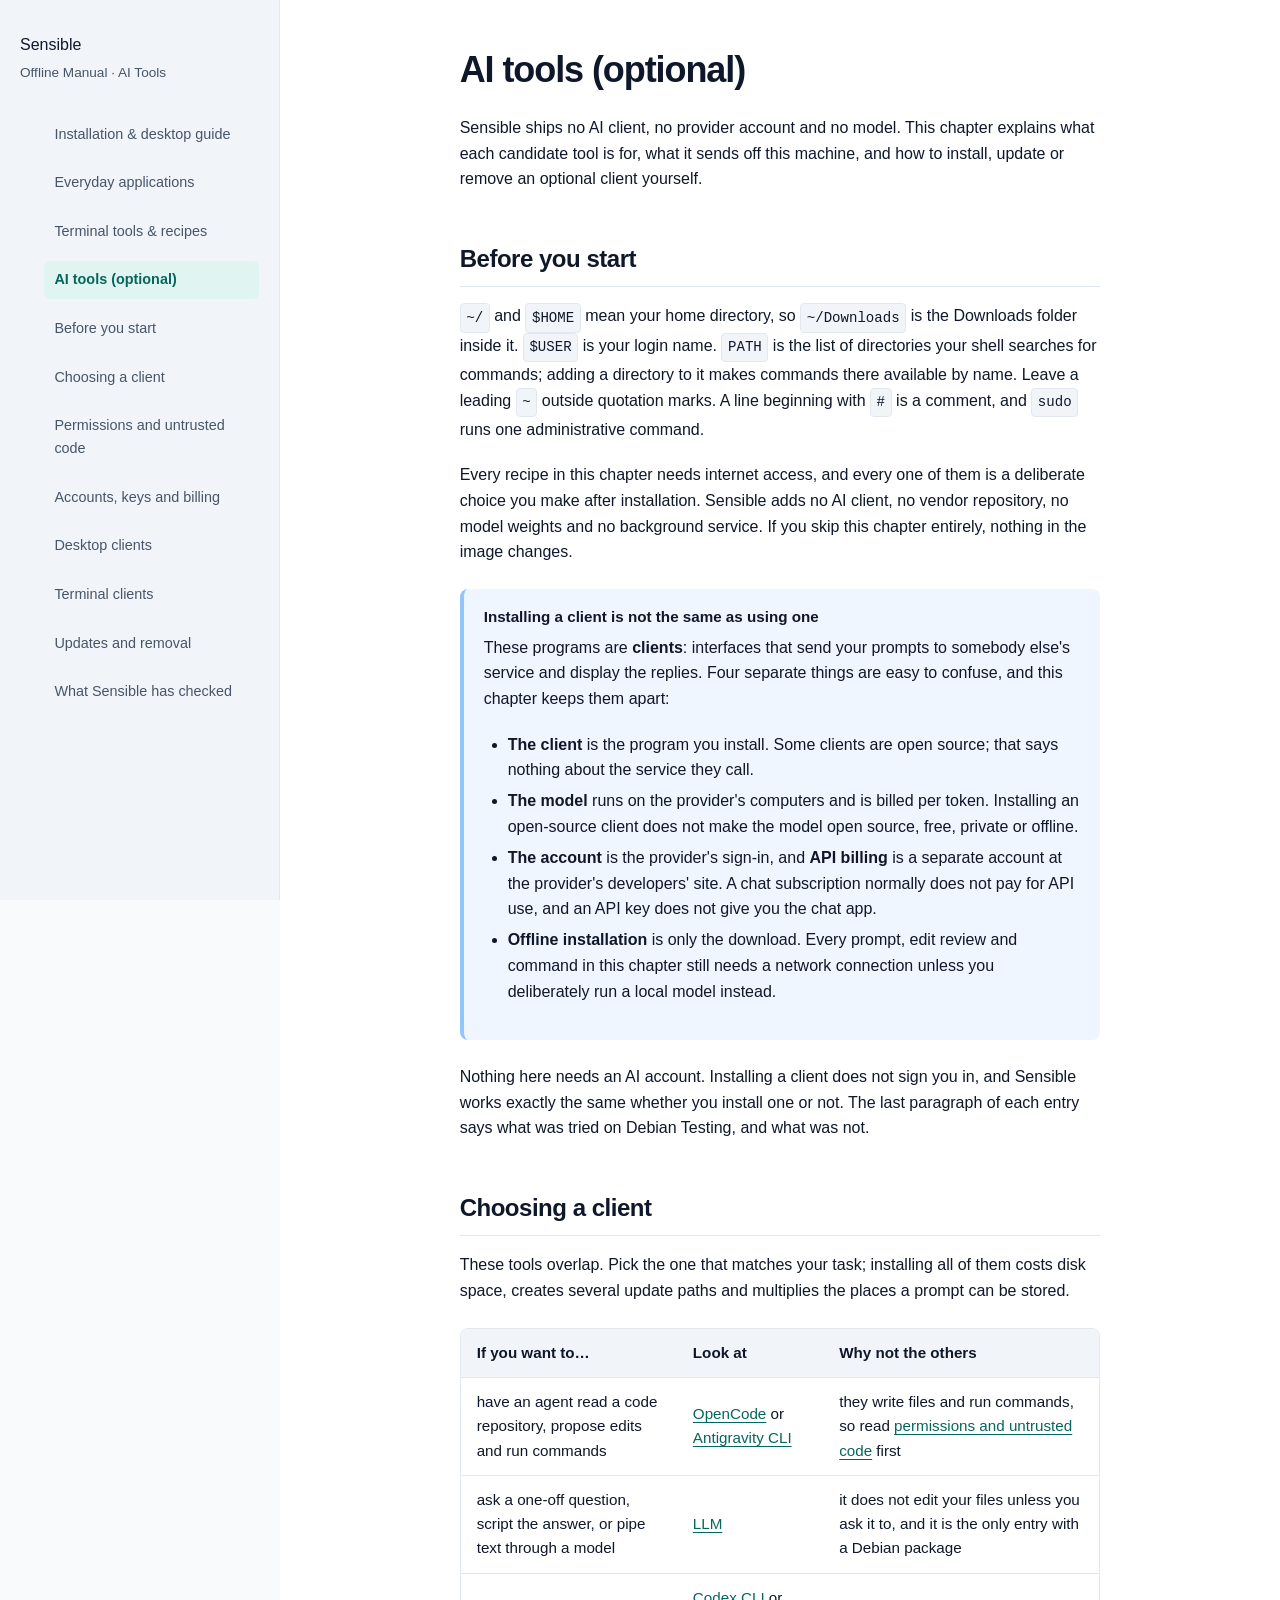
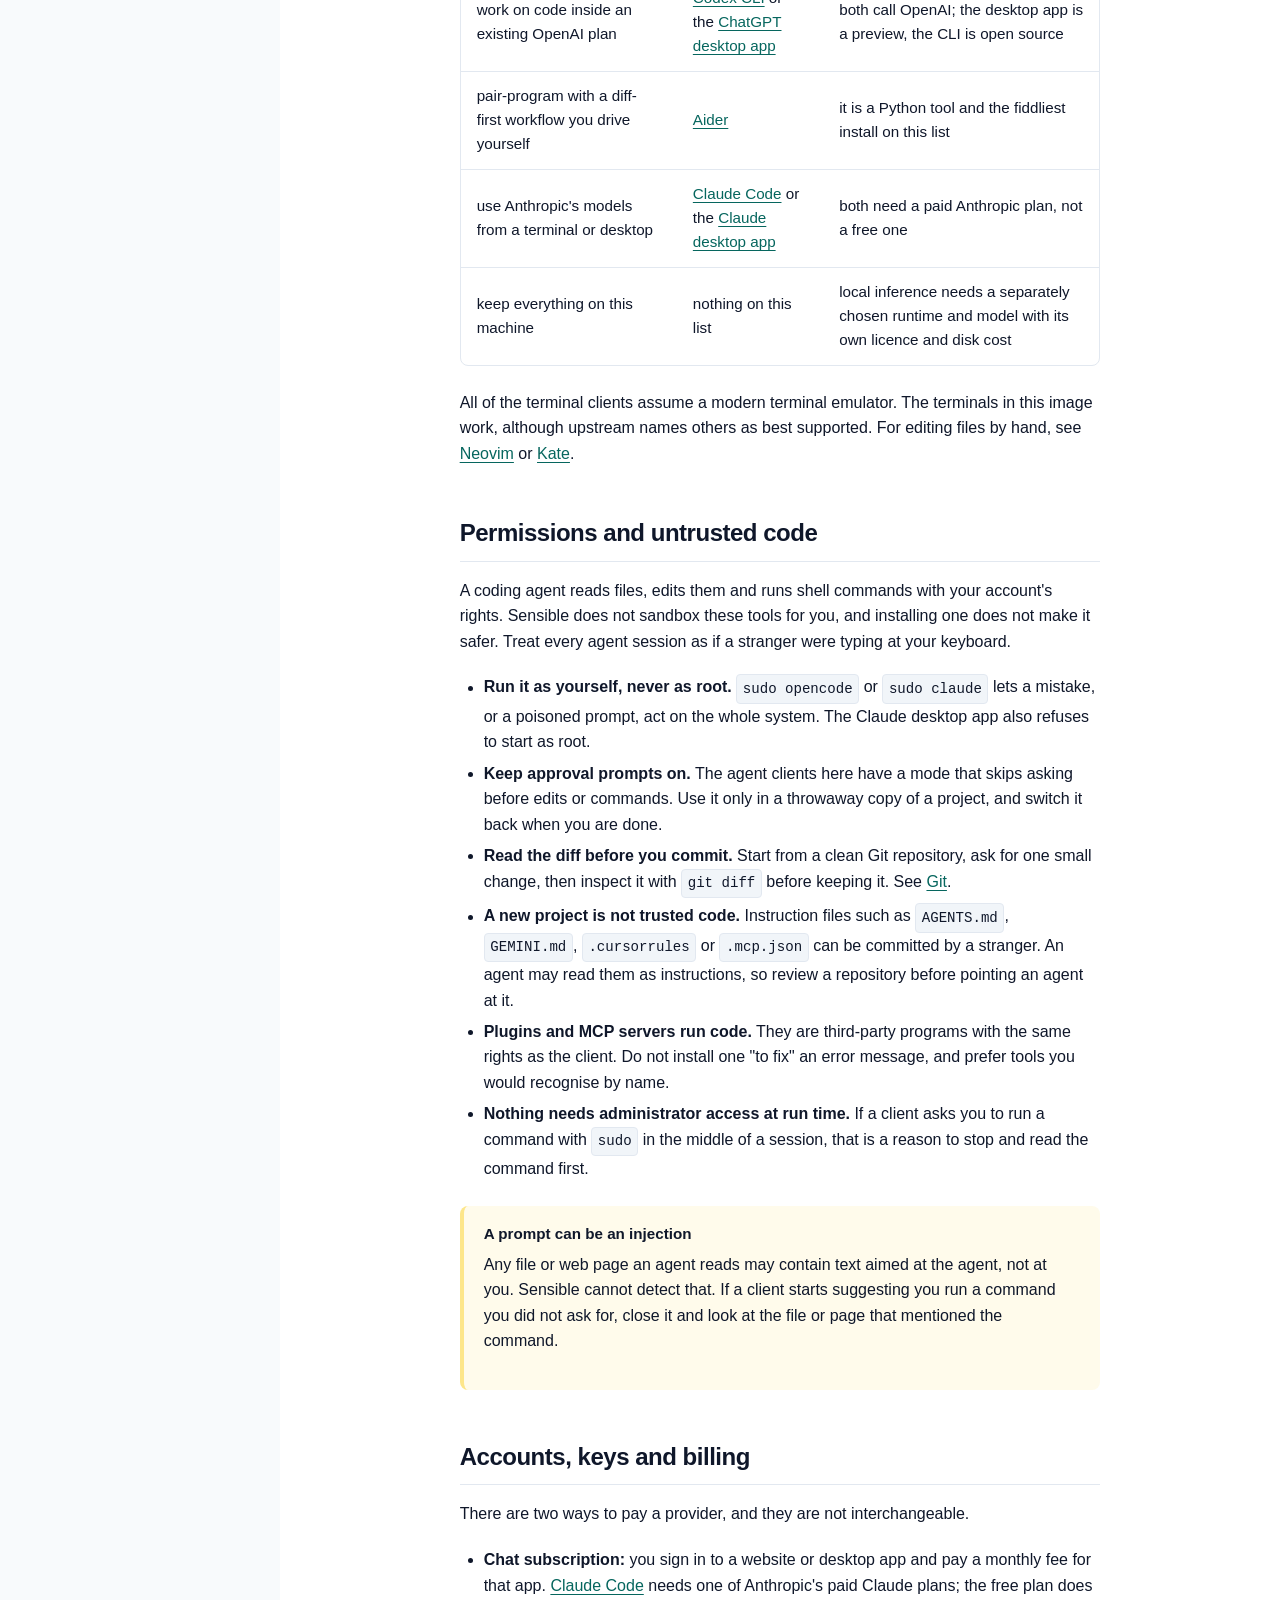
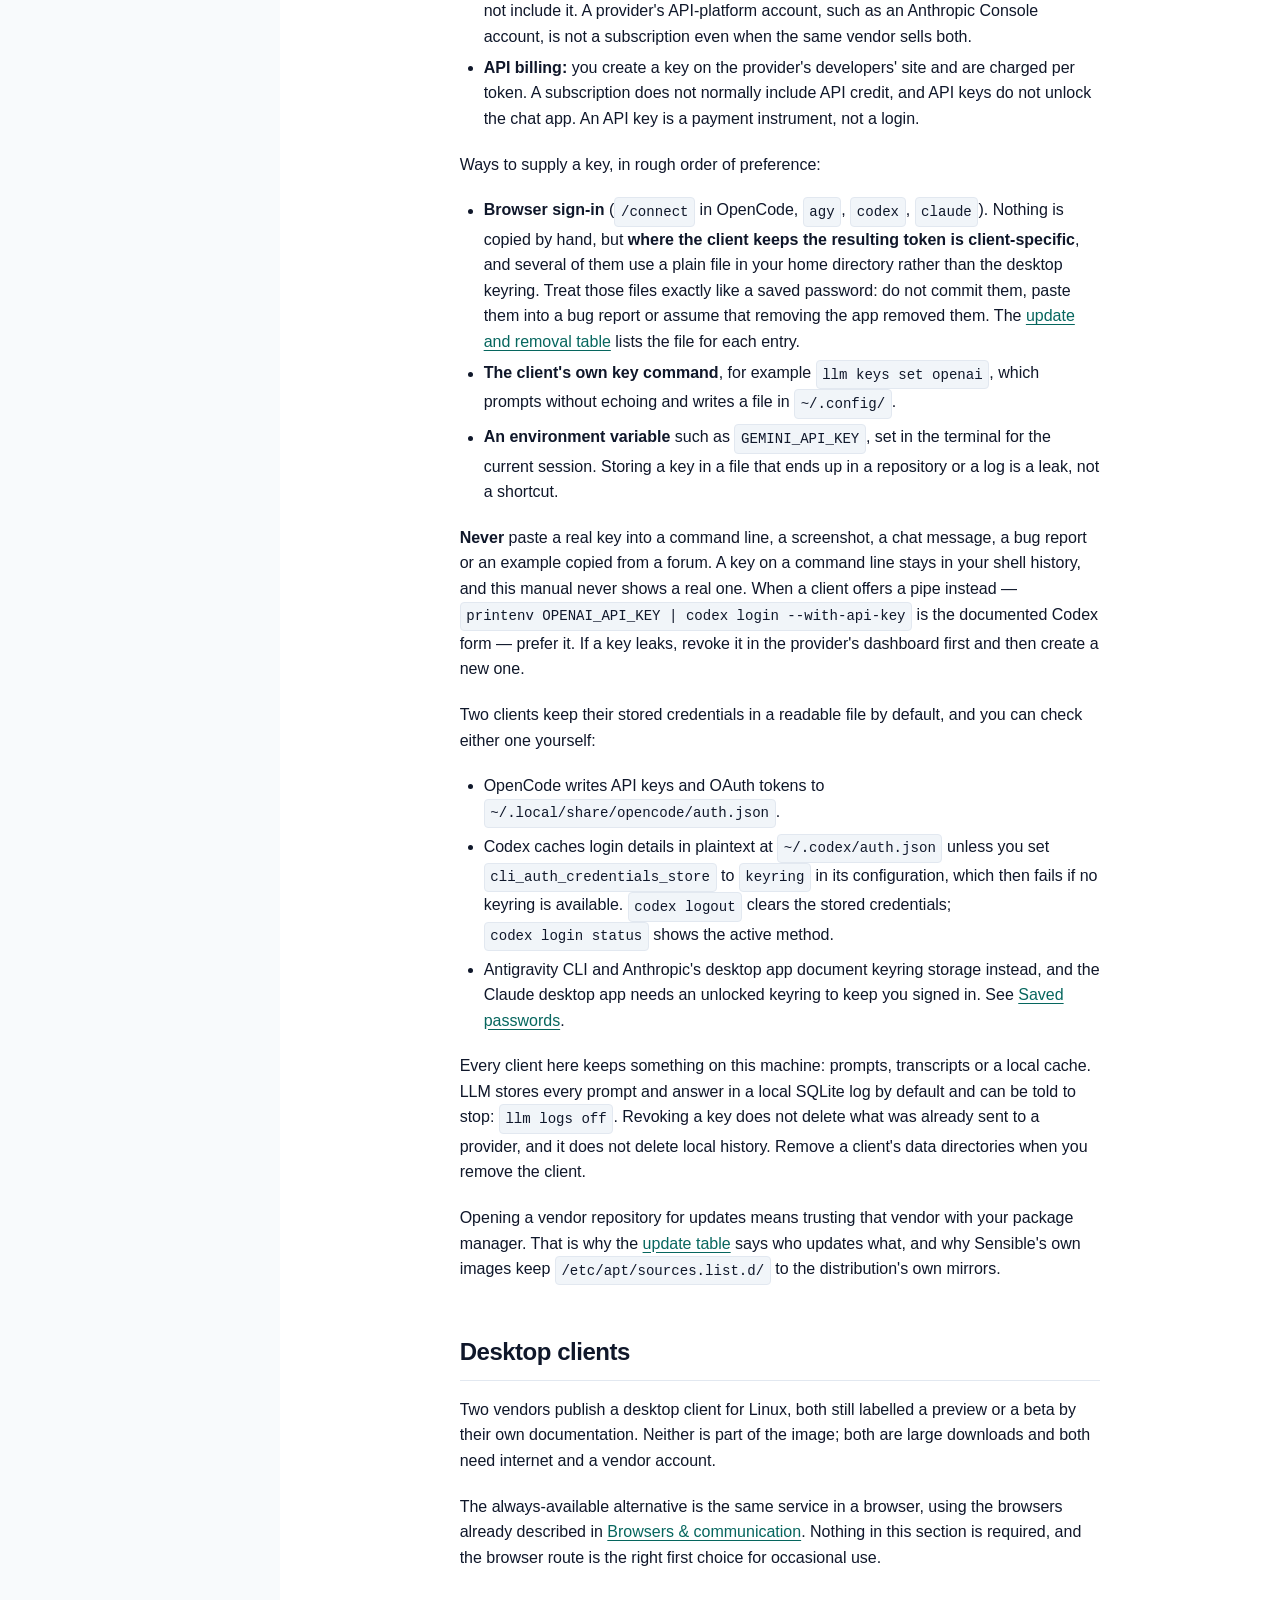
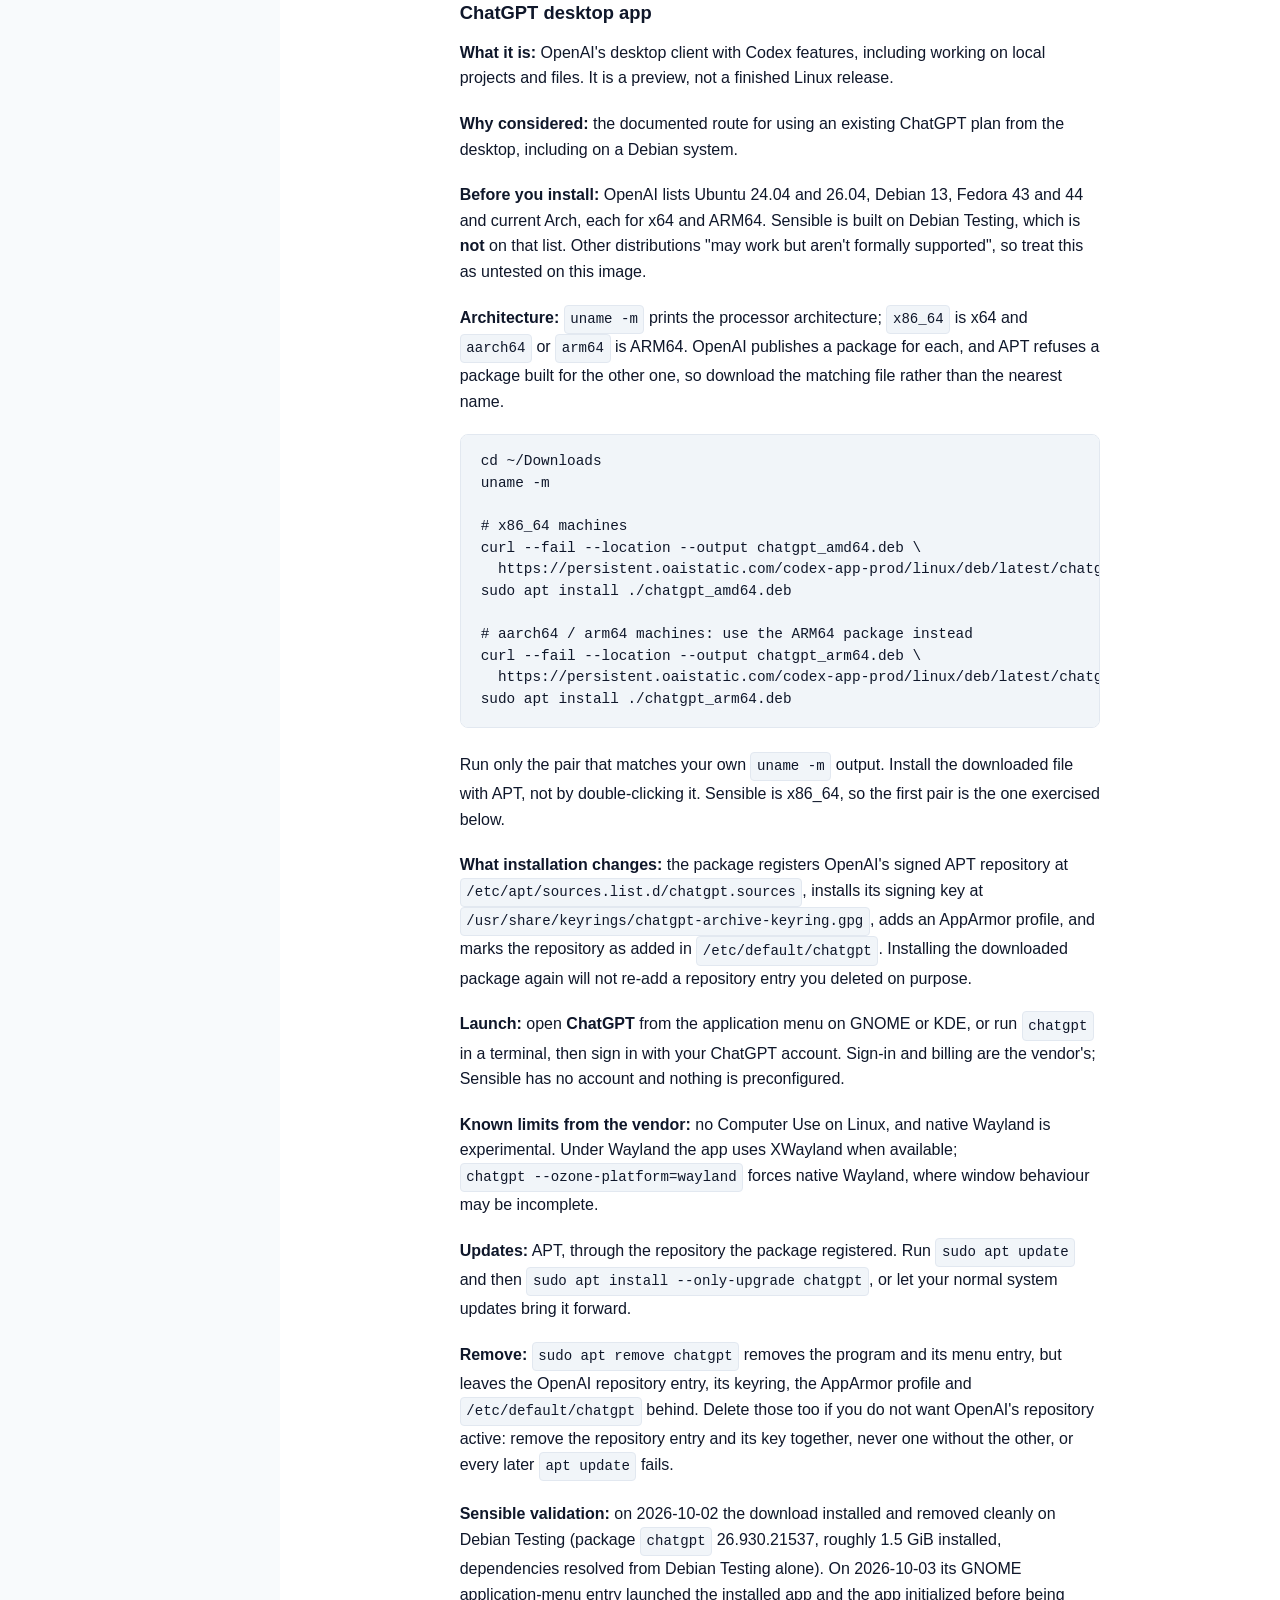
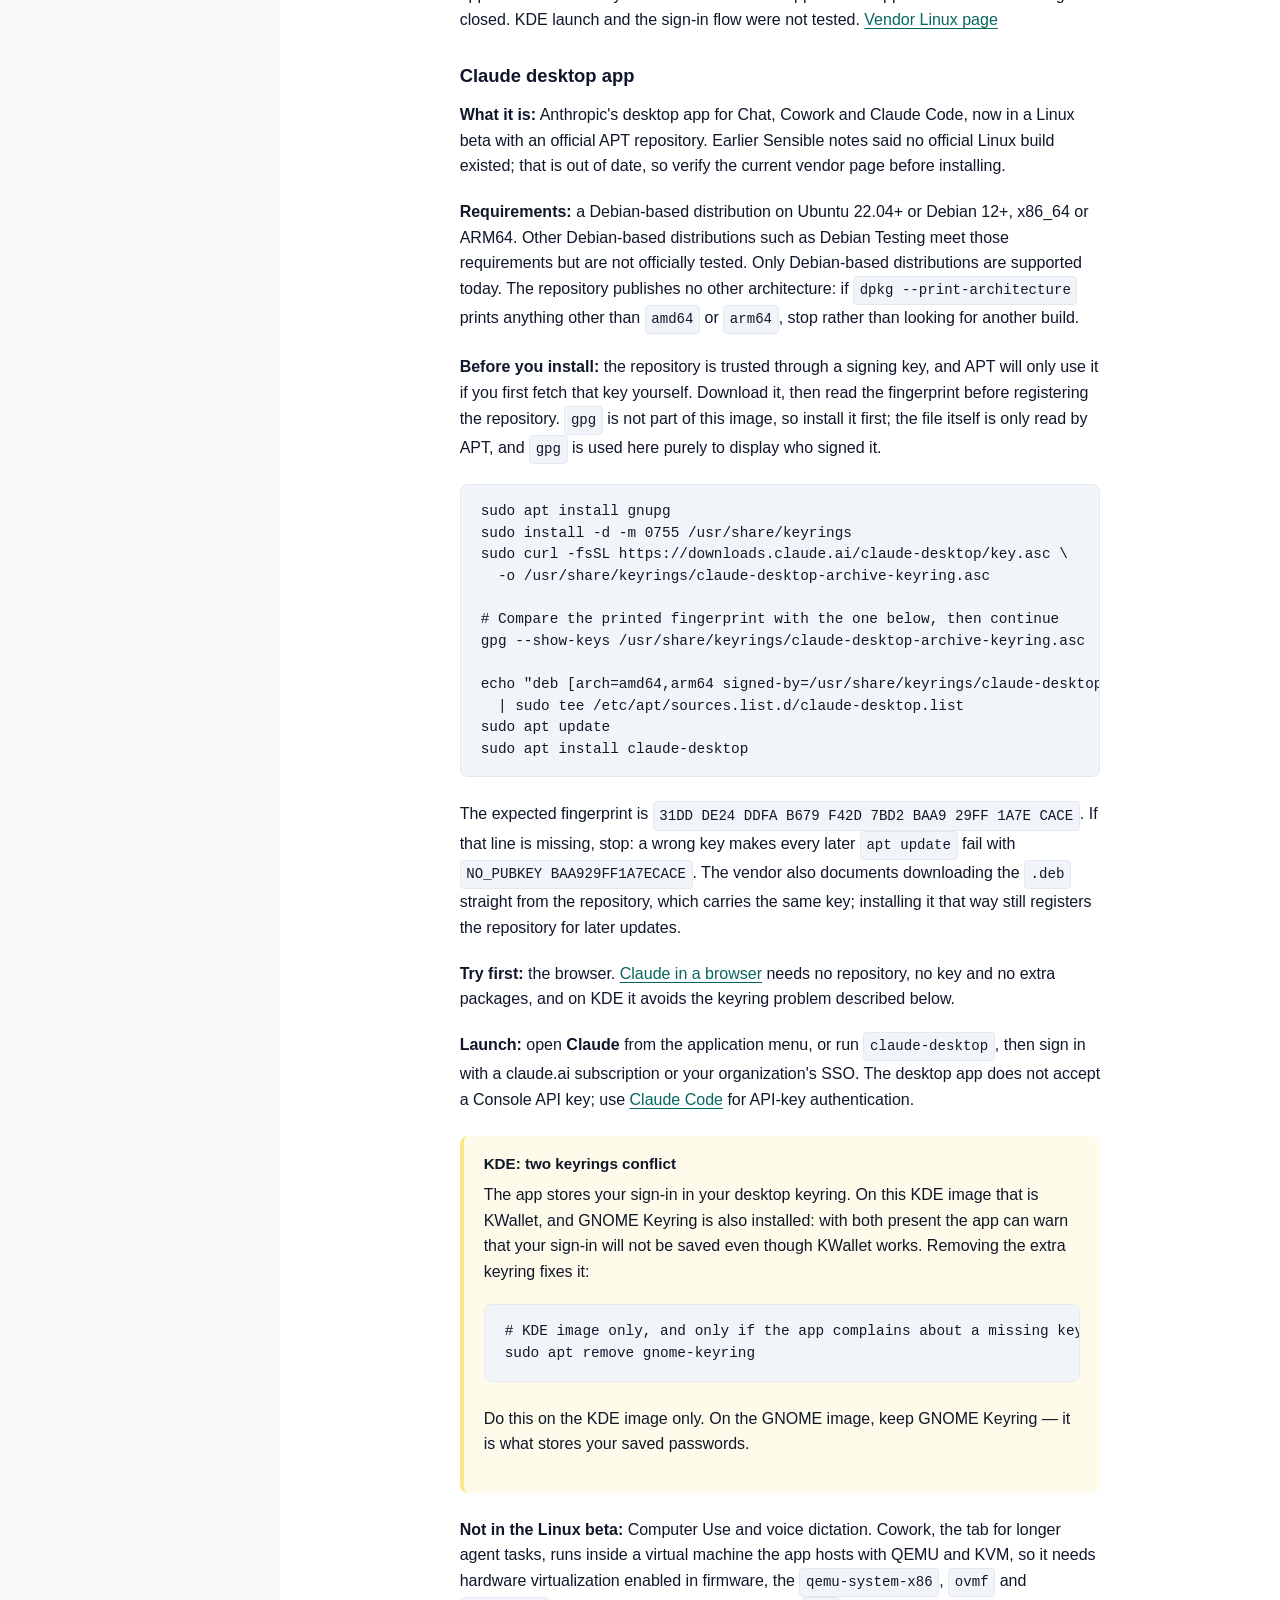
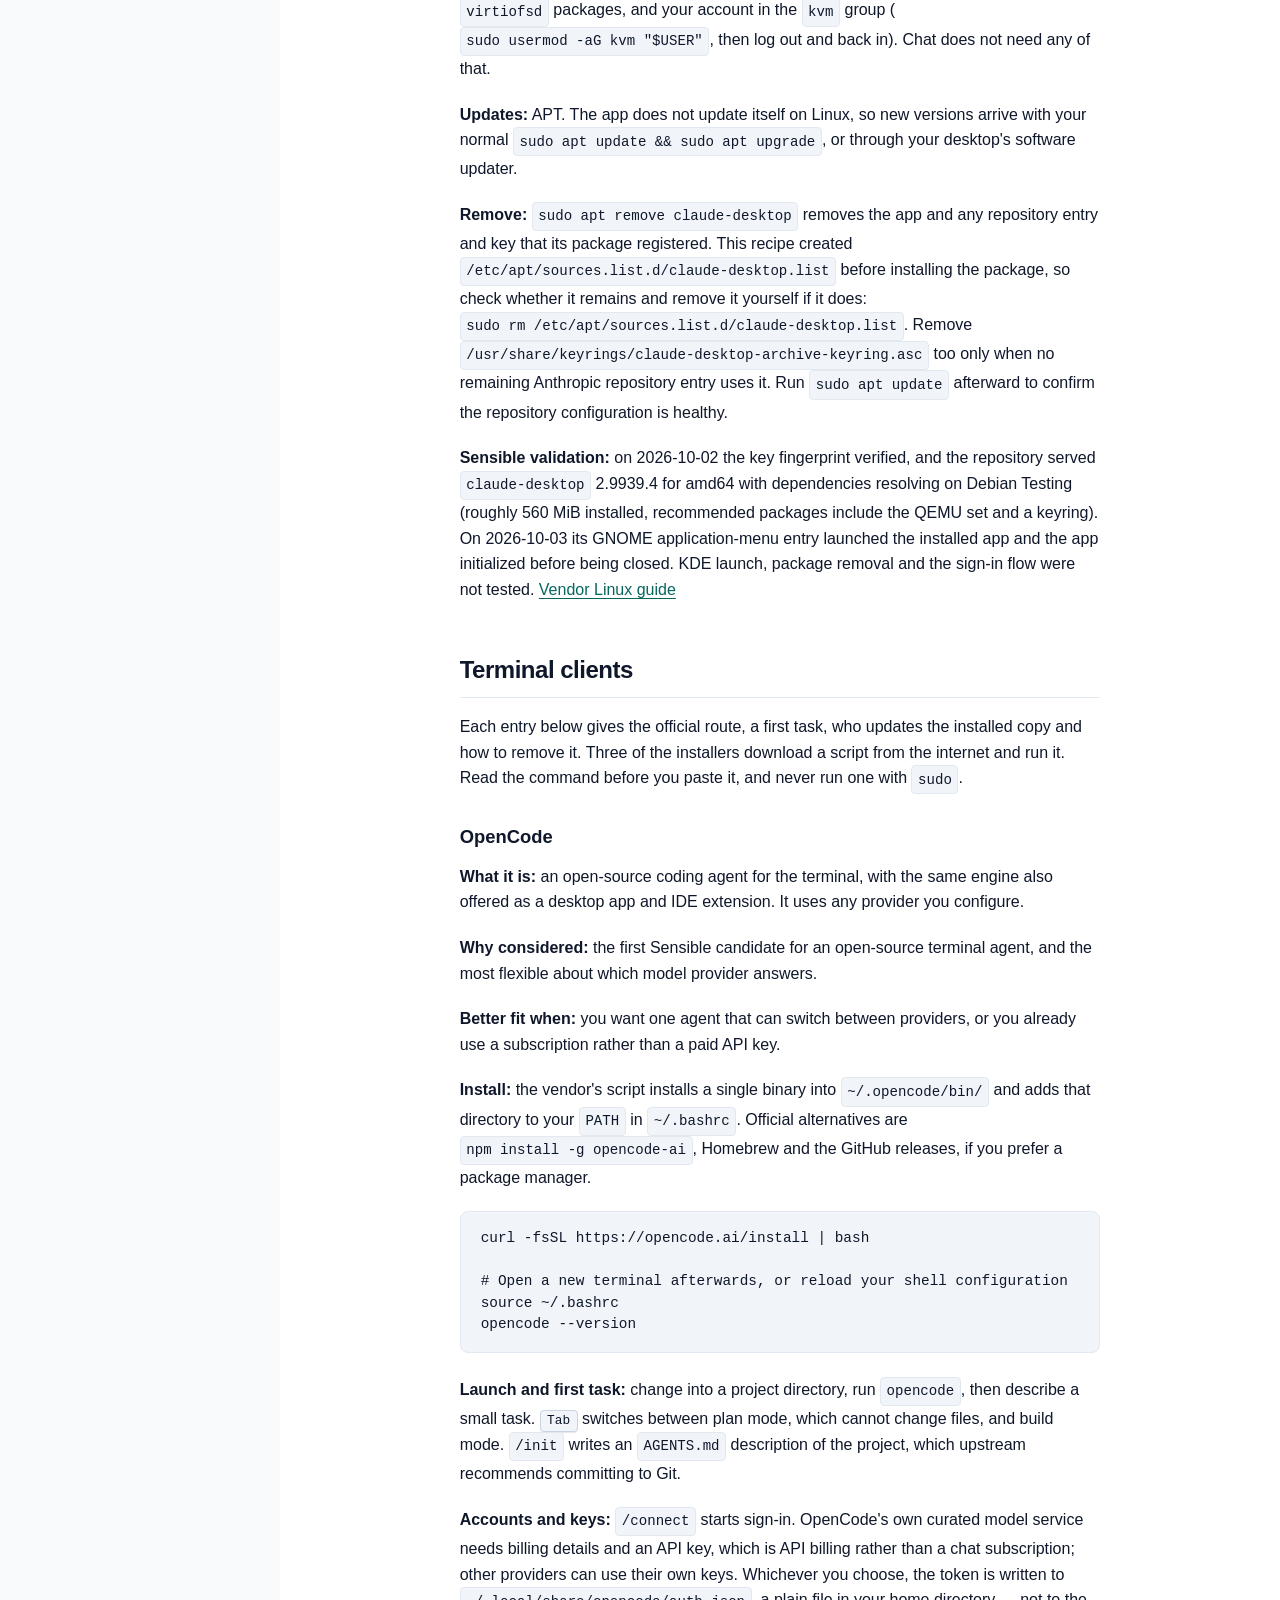
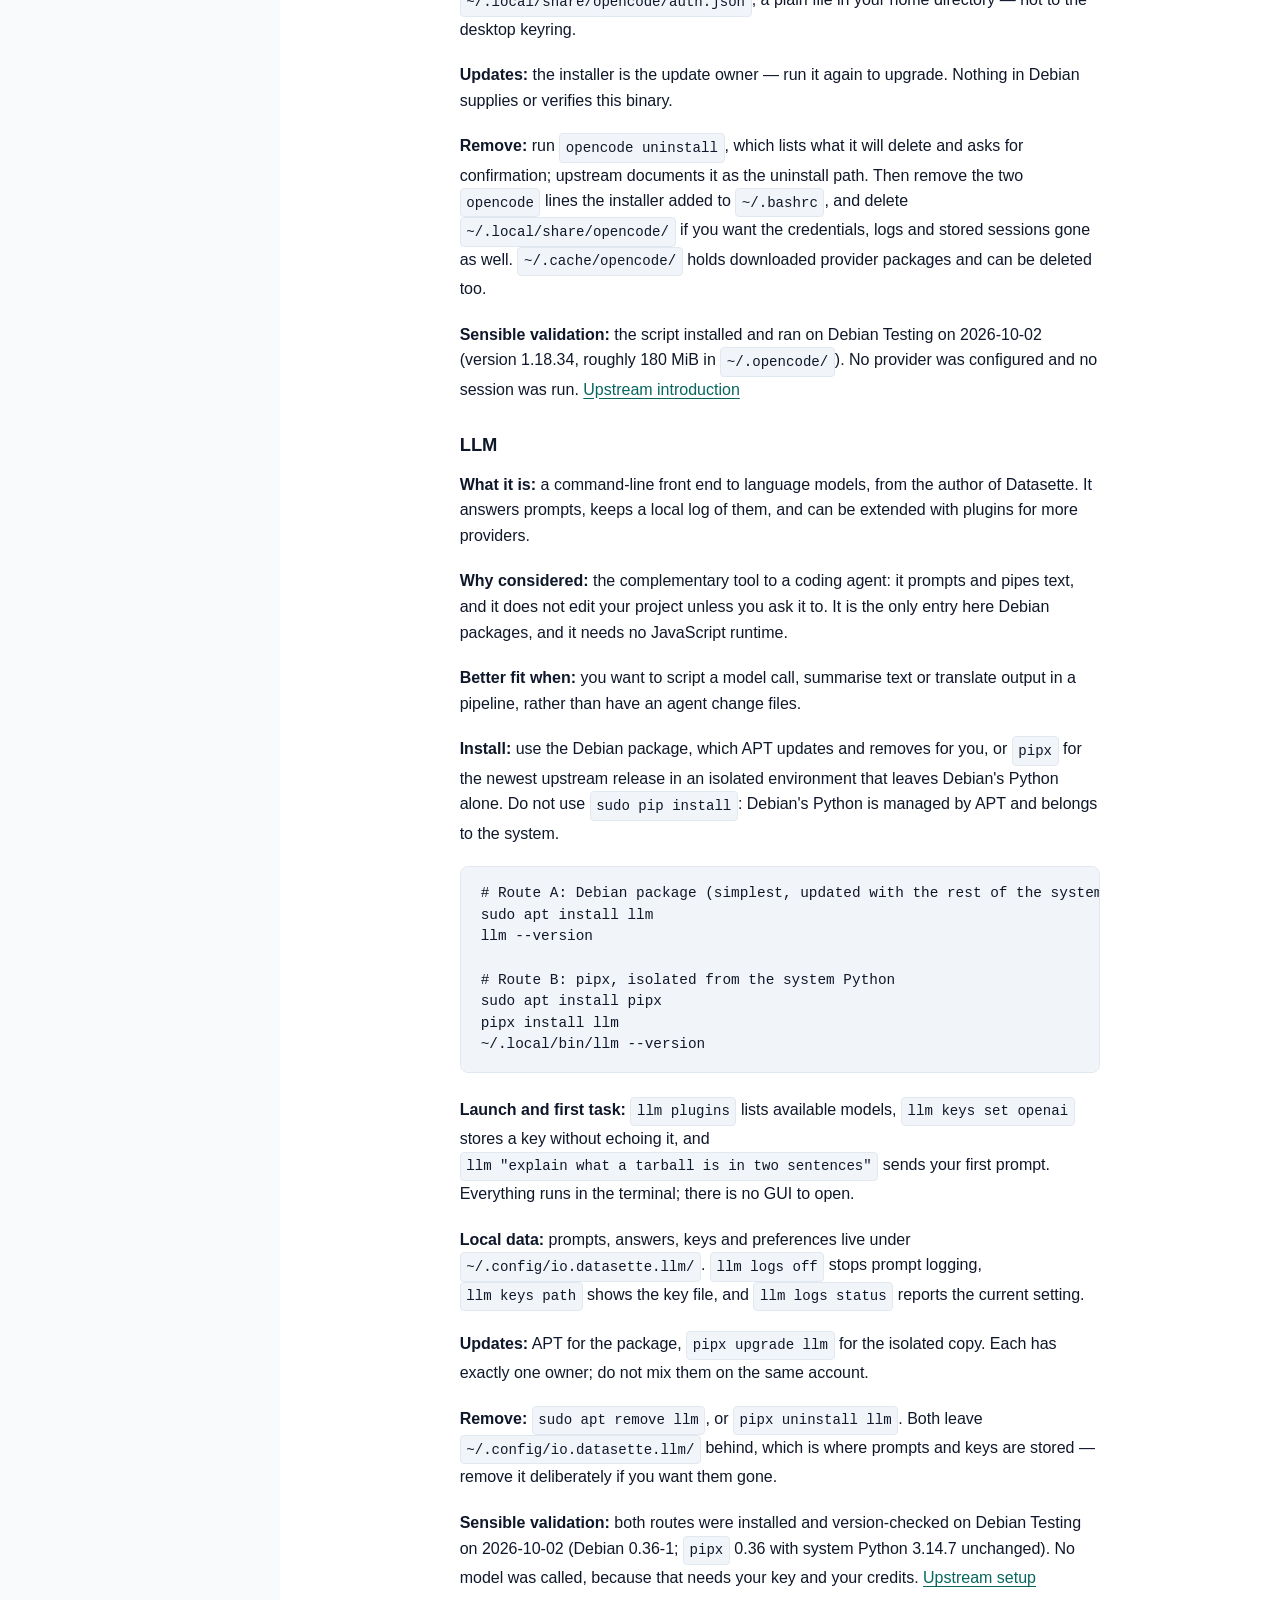
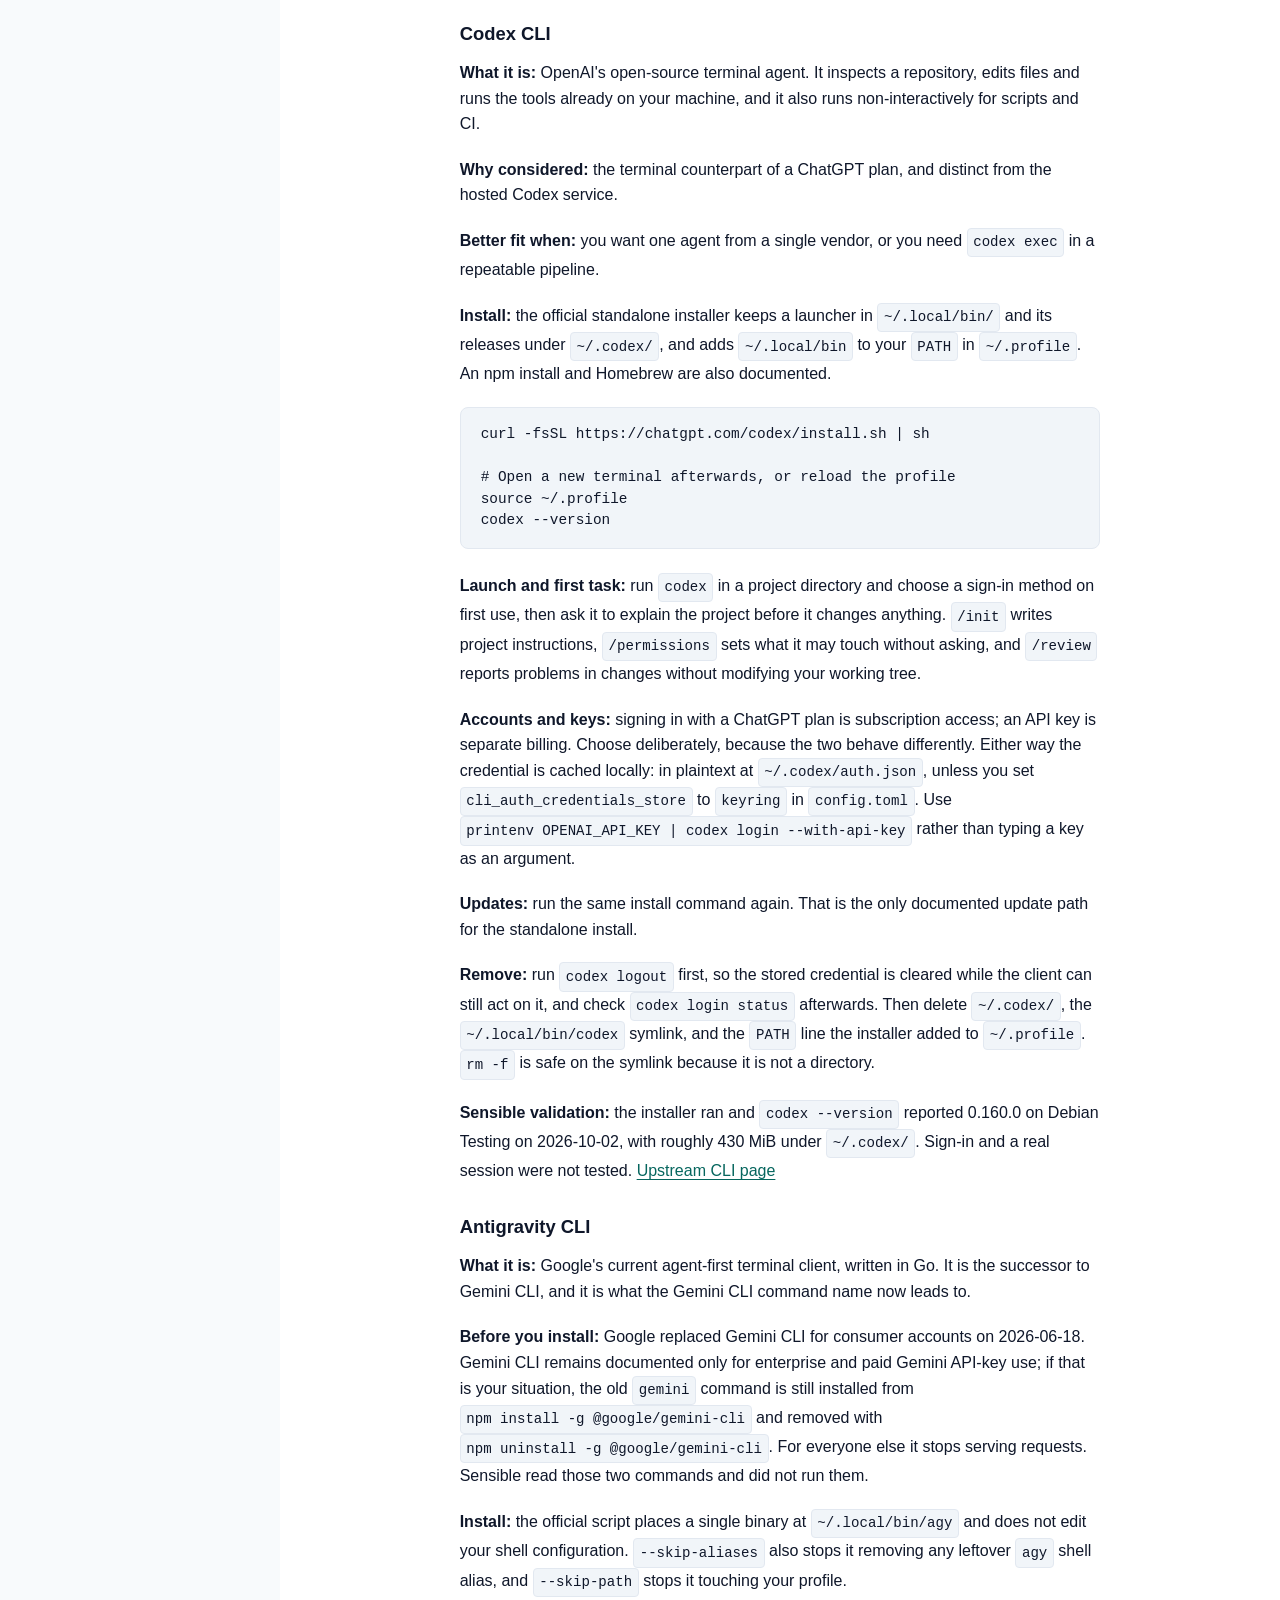
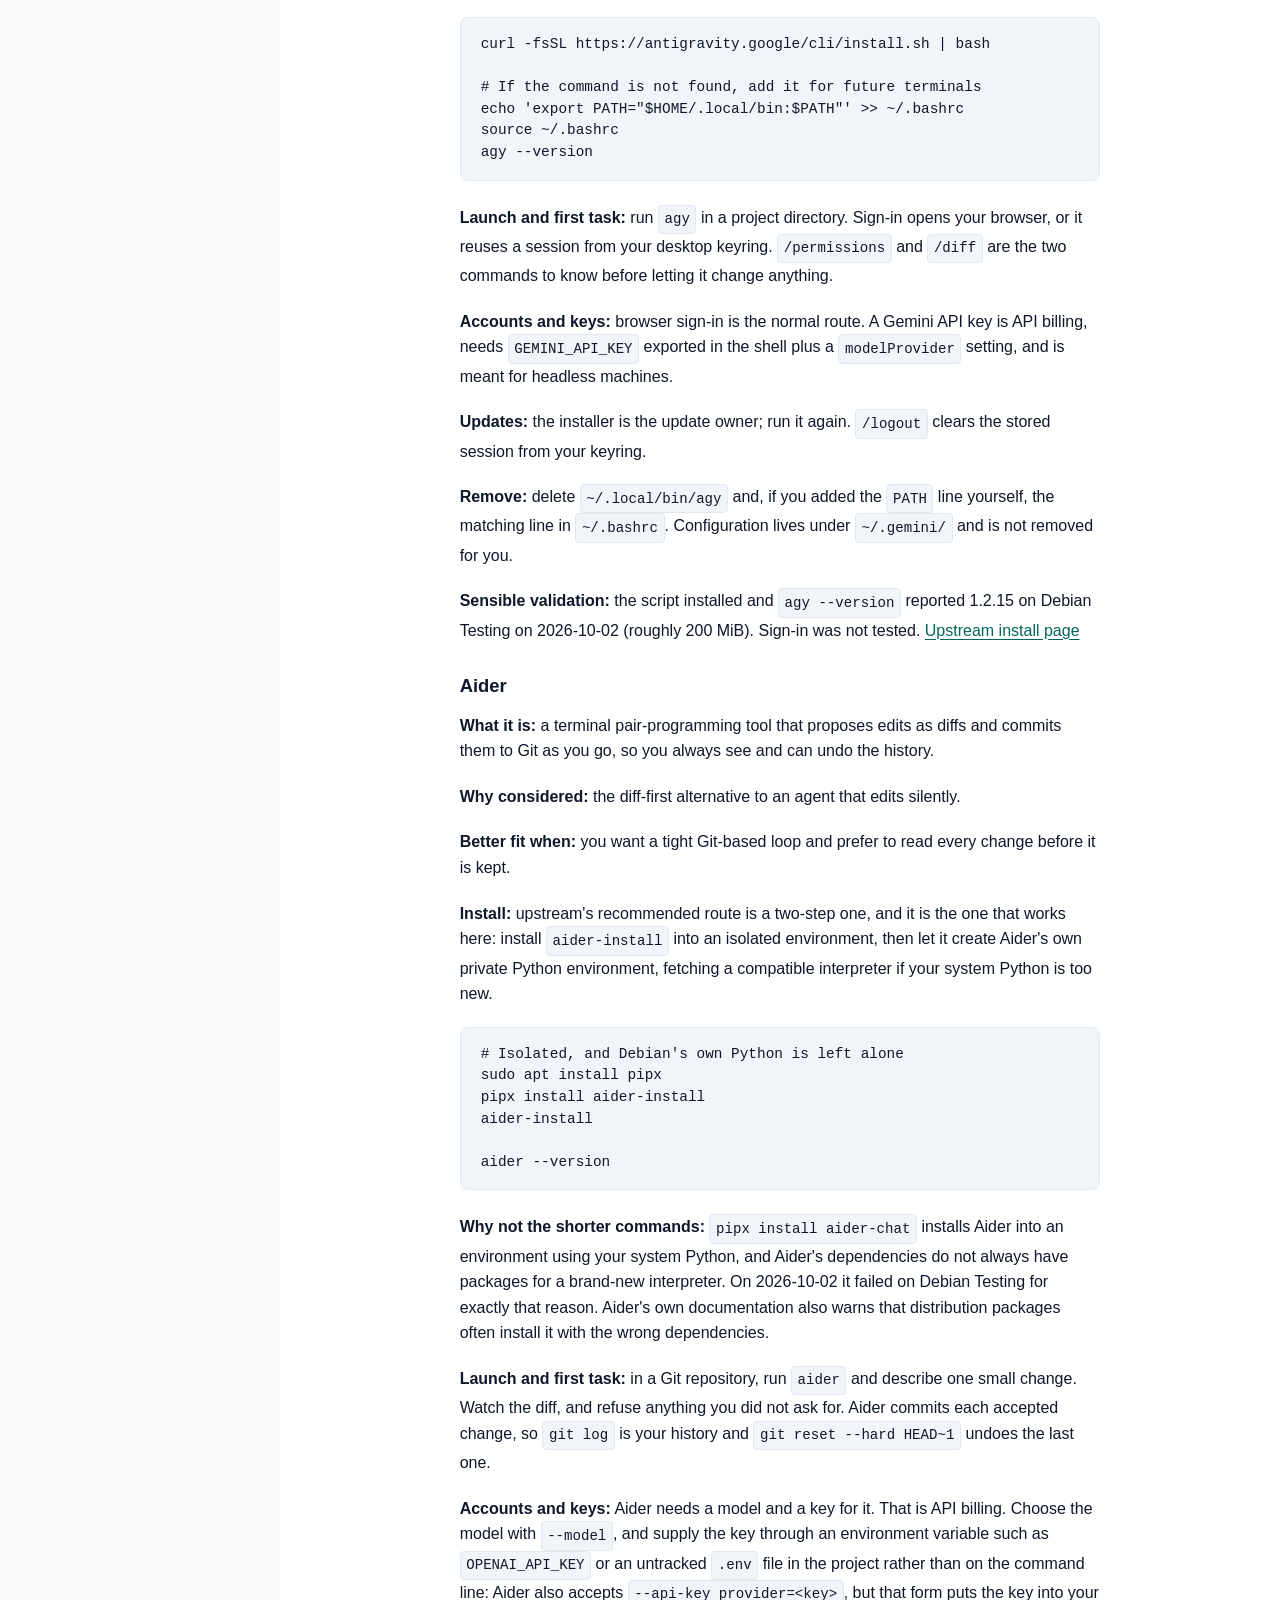
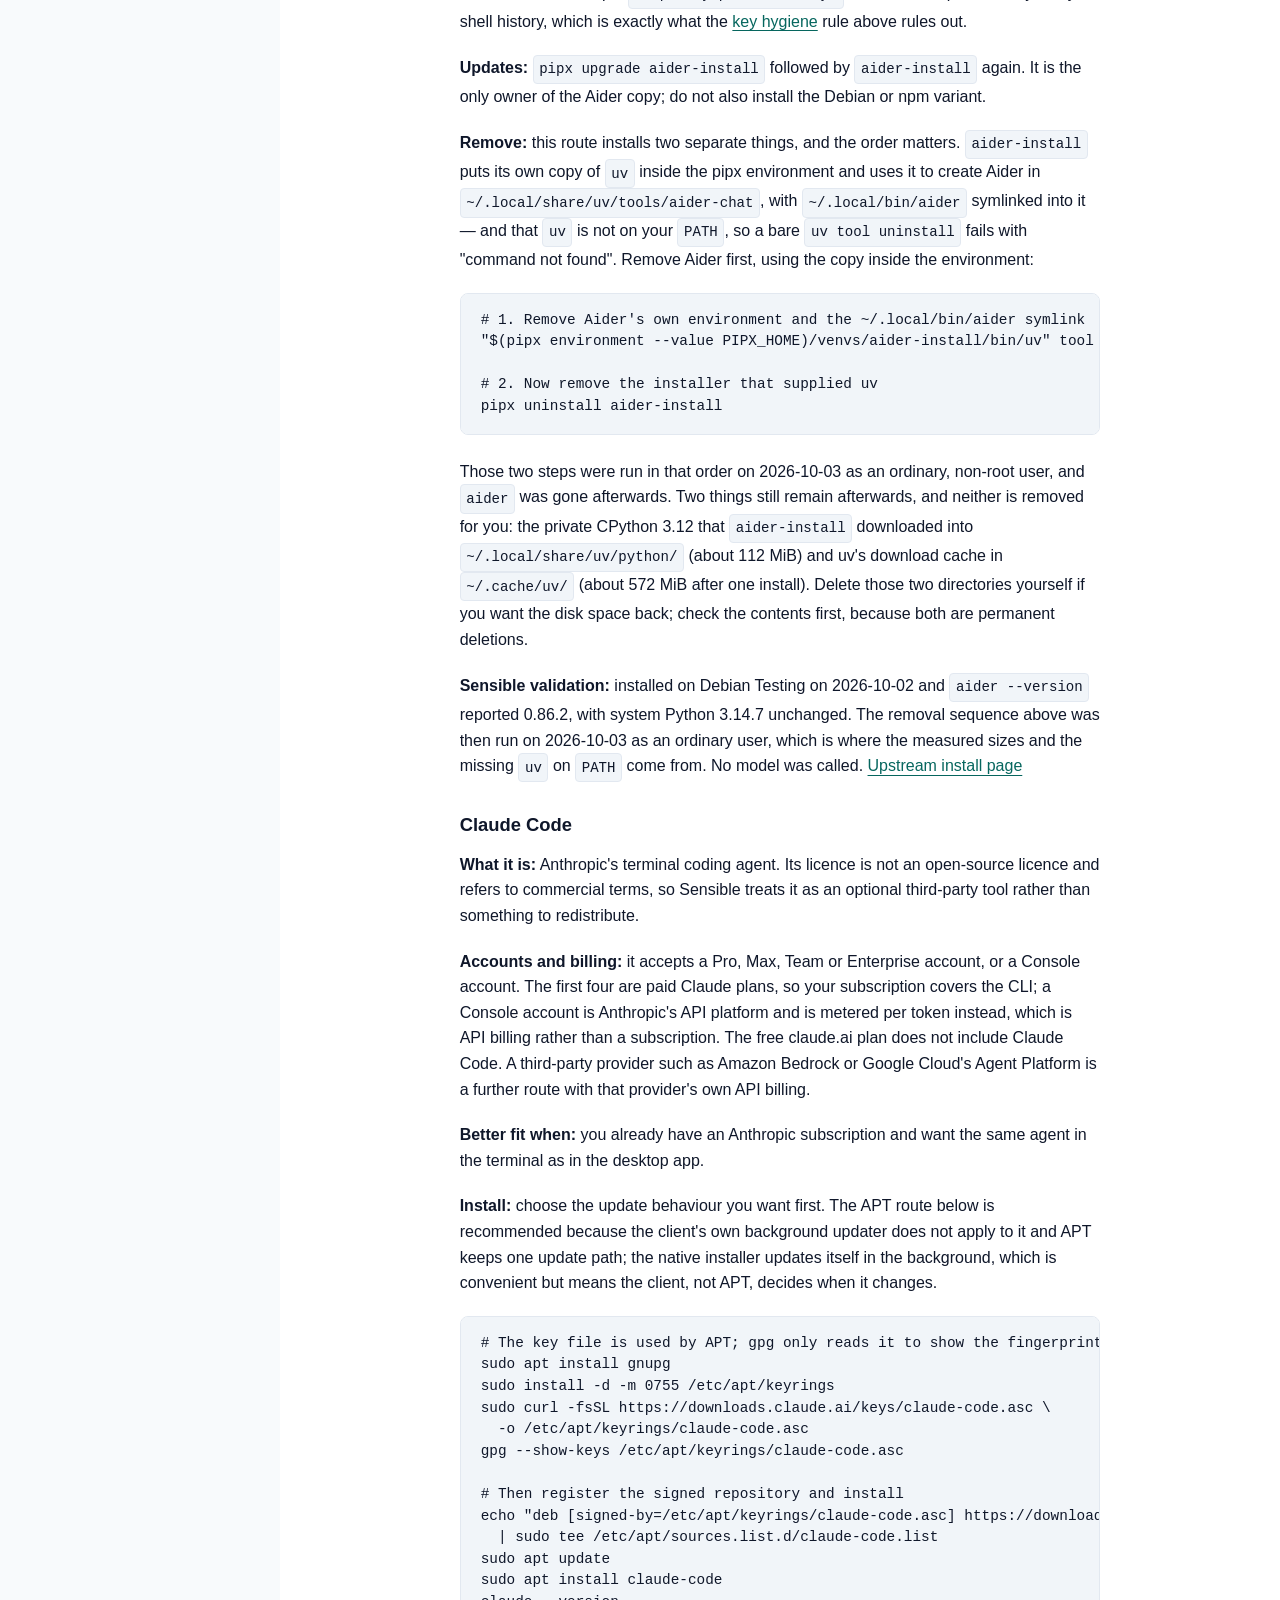
==== commit b9011815: "docs(manual): correct AI chapter credential, arch and removal claims Address the Copilot review on t" ====
--- a/manual/ai-tools.html
+++ b/manual/ai-tools.html
@@ -73,16 +73,22 @@
       <section id="accounts"><h2>Accounts, keys and billing</h2>
         <p>There are two ways to pay a provider, and they are not interchangeable.</p>
         <ul>
-          <li><strong>Chat subscription:</strong> you sign in to a website or desktop app and pay a monthly fee for that app. <a href="#claude-code">Claude Code</a> requires one of Anthropic's paid plans; the free plan does not include it.</li>
+          <li><strong>Chat subscription:</strong> you sign in to a website or desktop app and pay a monthly fee for that app. <a href="#claude-code">Claude Code</a> needs one of Anthropic's paid Claude plans; the free plan does not include it. A provider's API-platform account, such as an Anthropic Console account, is not a subscription even when the same vendor sells both.</li>
           <li><strong>API billing:</strong> you create a key on the provider's developers' site and are charged per token. A subscription does not normally include API credit, and API keys do not unlock the chat app. An API key is a payment instrument, not a login.</li>
         </ul>
         <p>Ways to supply a key, in rough order of preference:</p>
         <ul>
-          <li><strong>Browser sign-in</strong> (<code>/connect</code> in OpenCode, <code>agy</code>, <code>codex</code>, <code>claude</code>). Nothing is copied by hand, and the client stores the session in your desktop keyring. See <a href="index.html#desktop-credentials">Saved passwords</a>.</li>
+          <li><strong>Browser sign-in</strong> (<code>/connect</code> in OpenCode, <code>agy</code>, <code>codex</code>, <code>claude</code>). Nothing is copied by hand, but <strong>where the client keeps the resulting token is client-specific</strong>, and several of them use a plain file in your home directory rather than the desktop keyring. Treat those files exactly like a saved password: do not commit them, paste them into a bug report or assume that removing the app removed them. The <a href="#updates">update and removal table</a> lists the file for each entry.</li>
           <li><strong>The client's own key command</strong>, for example <code>llm keys set openai</code>, which prompts without echoing and writes a file in <code>~/.config/</code>.</li>
           <li><strong>An environment variable</strong> such as <code>GEMINI_API_KEY</code>, set in the terminal for the current session. Storing a key in a file that ends up in a repository or a log is a leak, not a shortcut.</li>
         </ul>
-        <p><strong>Never</strong> paste a real key into a command line, a screenshot, a chat message, a bug report or an example copied from a forum. A key on a command line stays in your shell history, and this manual never shows a real one. If a key leaks, revoke it in the provider's dashboard first and then create a new one.</p>
+        <p><strong>Never</strong> paste a real key into a command line, a screenshot, a chat message, a bug report or an example copied from a forum. A key on a command line stays in your shell history, and this manual never shows a real one. When a client offers a pipe instead — <code>printenv OPENAI_API_KEY | codex login --with-api-key</code> is the documented Codex form — prefer it. If a key leaks, revoke it in the provider's dashboard first and then create a new one.</p>
+        <p>Two clients keep their stored credentials in a readable file by default, and you can check either one yourself:</p>
+        <ul>
+          <li>OpenCode writes API keys and OAuth tokens to <code>~/.local/share/opencode/auth.json</code>.</li>
+          <li>Codex caches login details in plaintext at <code>~/.codex/auth.json</code> unless you set <code>cli_auth_credentials_store</code> to <code>keyring</code> in its configuration, which then fails if no keyring is available. <code>codex logout</code> clears the stored credentials; <code>codex login status</code> shows the active method.</li>
+          <li>Antigravity CLI and Anthropic's desktop app document keyring storage instead, and the Claude desktop app needs an unlocked keyring to keep you signed in. See <a href="index.html#desktop-credentials">Saved passwords</a>.</li>
+        </ul>
         <p>Every client here keeps something on this machine: prompts, transcripts or a local cache. LLM stores every prompt and answer in a local SQLite log by default and can be told to stop: <code>llm logs off</code>. Revoking a key does not delete what was already sent to a provider, and it does not delete local history. Remove a client's data directories when you remove the client.</p>
         <p>Opening a vendor repository for updates means trusting that vendor with your package manager. That is why the <a href="#updates">update table</a> says who updates what, and why Sensible's own images keep <code>/etc/apt/sources.list.d/</code> to the distribution's own mirrors.</p>
       </section>
@@ -93,17 +99,20 @@
           <p><strong>What it is:</strong> OpenAI's desktop client with Codex features, including working on local projects and files. It is a preview, not a finished Linux release.</p>
           <p><strong>Why considered:</strong> the documented route for using an existing ChatGPT plan from the desktop, including on a Debian system.</p>
           <p><strong>Before you install:</strong> OpenAI lists Ubuntu 24.04 and 26.04, Debian 13, Fedora 43 and 44 and current Arch, each for x64 and ARM64. Sensible is built on Debian Testing, which is <strong>not</strong> on that list. Other distributions "may work but aren't formally supported", so treat this as untested on this image.</p>
-          <p><strong>Architecture:</strong> <code>uname -m</code> prints the processor architecture; <code>x86_64</code> is x64 and <code>aarch64</code> is ARM64. Pick the matching download.</p>
-          <pre><code># Official download for this machine's architecture
-cd ~/Downloads
+          <p><strong>Architecture:</strong> <code>uname -m</code> prints the processor architecture; <code>x86_64</code> is x64 and <code>aarch64</code> or <code>arm64</code> is ARM64. OpenAI publishes a package for each, and APT refuses a package built for the other one, so download the matching file rather than the nearest name.</p>
+          <pre><code>cd ~/Downloads
 uname -m
 
 # x86_64 machines
 curl --fail --location --output chatgpt_amd64.deb \
   https://persistent.oaistatic.com/codex-app-prod/linux/deb/latest/chatgpt_amd64.deb
-
-# Install it with APT, not by double-clicking
-sudo apt install ./chatgpt_amd64.deb</code></pre>
+sudo apt install ./chatgpt_amd64.deb
+
+# aarch64 / arm64 machines: use the ARM64 package instead
+curl --fail --location --output chatgpt_arm64.deb \
+  https://persistent.oaistatic.com/codex-app-prod/linux/deb/latest/chatgpt_arm64.deb
+sudo apt install ./chatgpt_arm64.deb</code></pre>
+          <p>Run only the pair that matches your own <code>uname -m</code> output. Install the downloaded file with APT, not by double-clicking it. Sensible is x86_64, so the first pair is the one exercised below.</p>
           <p><strong>What installation changes:</strong> the package registers OpenAI's signed APT repository at <code>/etc/apt/sources.list.d/chatgpt.sources</code>, installs its signing key at <code>/usr/share/keyrings/chatgpt-archive-keyring.gpg</code>, adds an AppArmor profile, and marks the repository as added in <code>/etc/default/chatgpt</code>. Installing the downloaded package again will not re-add a repository entry you deleted on purpose.</p>
           <p><strong>Launch:</strong> open <strong>ChatGPT</strong> from the application menu on GNOME or KDE, or run <code>chatgpt</code> in a terminal, then sign in with your ChatGPT account. Sign-in and billing are the vendor's; Sensible has no account and nothing is preconfigured.</p>
           <p><strong>Known limits from the vendor:</strong> no Computer Use on Linux, and native Wayland is experimental. Under Wayland the app uses XWayland when available; <code>chatgpt --ozone-platform=wayland</code> forces native Wayland, where window behaviour may be incomplete.</p>
@@ -113,7 +122,7 @@
         </article>
         <article id="claude-desktop" data-packages="gnupg"><h3>Claude desktop app</h3>
           <p><strong>What it is:</strong> Anthropic's desktop app for Chat, Cowork and Claude Code, now in a Linux beta with an official APT repository. Earlier Sensible notes said no official Linux build existed; that is out of date, so verify the current vendor page before installing.</p>
-          <p><strong>Requirements:</strong> a Debian-based distribution on Ubuntu 22.04+ or Debian 12+, x86_64 or ARM64. Other Debian-based distributions such as Debian Testing meet those requirements but are not officially tested. Only Debian-based distributions are supported today.</p>
+          <p><strong>Requirements:</strong> a Debian-based distribution on Ubuntu 22.04+ or Debian 12+, x86_64 or ARM64. Other Debian-based distributions such as Debian Testing meet those requirements but are not officially tested. Only Debian-based distributions are supported today. The repository publishes no other architecture: if <code>dpkg --print-architecture</code> prints anything other than <code>amd64</code> or <code>arm64</code>, stop rather than looking for another build.</p>
           <p><strong>Before you install:</strong> the repository is trusted through a signing key, and APT will only use it if you first fetch that key yourself. Download it, then read the fingerprint before registering the repository. <code>gpg</code> is not part of this image, so install it first; the file itself is only read by APT, and <code>gpg</code> is used here purely to display who signed it.</p>
           <pre><code>sudo apt install gnupg
 sudo install -d -m 0755 /usr/share/keyrings
@@ -156,9 +165,9 @@
 source ~/.bashrc
 opencode --version</code></pre>
           <p><strong>Launch and first task:</strong> change into a project directory, run <code>opencode</code>, then describe a small task. <kbd>Tab</kbd> switches between plan mode, which cannot change files, and build mode. <code>/init</code> writes an <code>AGENTS.md</code> description of the project, which upstream recommends committing to Git.</p>
-          <p><strong>Accounts and keys:</strong> <code>/connect</code> starts sign-in. OpenCode's own curated model service needs billing details and an API key, which is API billing rather than a chat subscription; other providers can use their own keys.</p>
+          <p><strong>Accounts and keys:</strong> <code>/connect</code> starts sign-in. OpenCode's own curated model service needs billing details and an API key, which is API billing rather than a chat subscription; other providers can use their own keys. Whichever you choose, the token is written to <code>~/.local/share/opencode/auth.json</code>, a plain file in your home directory — not to the desktop keyring.</p>
           <p><strong>Updates:</strong> the installer is the update owner — run it again to upgrade. Nothing in Debian supplies or verifies this binary.</p>
-          <p><strong>Remove:</strong> delete <code>~/.opencode/</code> and the two <code>opencode</code> lines the installer added to <code>~/.bashrc</code>.</p>
+          <p><strong>Remove:</strong> run <code>opencode uninstall</code>, which lists what it will delete and asks for confirmation; upstream documents it as the uninstall path. Then remove the two <code>opencode</code> lines the installer added to <code>~/.bashrc</code>, and delete <code>~/.local/share/opencode/</code> if you want the credentials, logs and stored sessions gone as well. <code>~/.cache/opencode/</code> holds downloaded provider packages and can be deleted too.</p>
           <p><strong>Sensible validation:</strong> the script installed and ran on Debian Testing on 2026-10-02 (version 1.18.34, roughly 180 MiB in <code>~/.opencode/</code>). No provider was configured and no session was run. <a href="https://opencode.ai/docs/">Upstream introduction</a></p>
         </article>
         <article id="llm-cli"><h3>LLM</h3>
@@ -191,9 +200,9 @@
 source ~/.profile
 codex --version</code></pre>
           <p><strong>Launch and first task:</strong> run <code>codex</code> in a project directory and choose a sign-in method on first use, then ask it to explain the project before it changes anything. <code>/init</code> writes project instructions, <code>/permissions</code> sets what it may touch without asking, and <code>/review</code> reports problems in changes without modifying your working tree.</p>
-          <p><strong>Accounts and keys:</strong> signing in with a ChatGPT plan is subscription access; an API key is separate billing. Choose deliberately, because the two behave differently.</p>
+          <p><strong>Accounts and keys:</strong> signing in with a ChatGPT plan is subscription access; an API key is separate billing. Choose deliberately, because the two behave differently. Either way the credential is cached locally: in plaintext at <code>~/.codex/auth.json</code>, unless you set <code>cli_auth_credentials_store</code> to <code>keyring</code> in <code>config.toml</code>. Use <code>printenv OPENAI_API_KEY | codex login --with-api-key</code> rather than typing a key as an argument.</p>
           <p><strong>Updates:</strong> run the same install command again. That is the only documented update path for the standalone install.</p>
-          <p><strong>Remove:</strong> delete <code>~/.codex/</code>, the <code>~/.local/bin/codex</code> symlink, and the <code>PATH</code> line the installer added to <code>~/.profile</code>. <code>rm -f</code> is safe here because the symlink is not a directory.</p>
+          <p><strong>Remove:</strong> run <code>codex logout</code> first, so the stored credential is cleared while the client can still act on it, and check <code>codex login status</code> afterwards. Then delete <code>~/.codex/</code>, the <code>~/.local/bin/codex</code> symlink, and the <code>PATH</code> line the installer added to <code>~/.profile</code>. <code>rm -f</code> is safe on the symlink because it is not a directory.</p>
           <p><strong>Sensible validation:</strong> the installer ran and <code>codex --version</code> reported 0.160.0 on Debian Testing on 2026-10-02, with roughly 430 MiB under <code>~/.codex/</code>. Sign-in and a real session were not tested. <a href="https://learn.chatgpt.com/docs/codex/cli">Upstream CLI page</a></p>
         </article>
         <article id="antigravity"><h3>Antigravity CLI</h3>
@@ -225,14 +234,20 @@
 aider --version</code></pre>
           <p><strong>Why not the shorter commands:</strong> <code>pipx install aider-chat</code> installs Aider into an environment using your system Python, and Aider's dependencies do not always have packages for a brand-new interpreter. On 2026-10-02 it failed on Debian Testing for exactly that reason. Aider's own documentation also warns that distribution packages often install it with the wrong dependencies.</p>
           <p><strong>Launch and first task:</strong> in a Git repository, run <code>aider</code> and describe one small change. Watch the diff, and refuse anything you did not ask for. Aider commits each accepted change, so <code>git log</code> is your history and <code>git reset --hard HEAD~1</code> undoes the last one.</p>
-          <p><strong>Accounts and keys:</strong> Aider needs a model and a key for it, either through <code>--model</code> and <code>--api-key</code> options or an environment variable. That is API billing.</p>
+          <p><strong>Accounts and keys:</strong> Aider needs a model and a key for it. That is API billing. Choose the model with <code>--model</code>, and supply the key through an environment variable such as <code>OPENAI_API_KEY</code> or an untracked <code>.env</code> file in the project rather than on the command line: Aider also accepts <code>--api-key provider=&lt;key&gt;</code>, but that form puts the key into your shell history, which is exactly what the <a href="#accounts">key hygiene</a> rule above rules out.</p>
           <p><strong>Updates:</strong> <code>pipx upgrade aider-install</code> followed by <code>aider-install</code> again. It is the only owner of the Aider copy; do not also install the Debian or npm variant.</p>
-          <p><strong>Remove:</strong> <code>pipx uninstall aider-install</code> removes the installer but not the environment Aider created. Remove the <code>aider</code> executable from <code>~/.local/bin/</code> and Aider's own directory under <code>~/.local/share/</code> as well.</p>
-          <p><strong>Sensible validation:</strong> installed on Debian Testing on 2026-10-02 and <code>aider --version</code> reported 0.86.2, with system Python 3.14.7 unchanged. No model was called. <a href="https://aider.chat/docs/install.html">Upstream install page</a></p>
+          <p><strong>Remove:</strong> this route installs two separate things, and the order matters. <code>aider-install</code> puts its own copy of <code>uv</code> inside the pipx environment and uses it to create Aider in <code>~/.local/share/uv/tools/aider-chat</code>, with <code>~/.local/bin/aider</code> symlinked into it — and that <code>uv</code> is not on your <code>PATH</code>, so a bare <code>uv tool uninstall</code> fails with "command not found". Remove Aider first, using the copy inside the environment:</p>
+          <pre><code># 1. Remove Aider's own environment and the ~/.local/bin/aider symlink
+"$(pipx environment --value PIPX_HOME)/venvs/aider-install/bin/uv" tool uninstall aider-chat
+
+# 2. Now remove the installer that supplied uv
+pipx uninstall aider-install</code></pre>
+          <p>Those two steps were run in that order on 2026-10-03 as an ordinary, non-root user, and <code>aider</code> was gone afterwards. Two things still remain afterwards, and neither is removed for you: the private CPython 3.12 that <code>aider-install</code> downloaded into <code>~/.local/share/uv/python/</code> (about 112 MiB) and uv's download cache in <code>~/.cache/uv/</code> (about 572 MiB after one install). Delete those two directories yourself if you want the disk space back; check the contents first, because both are permanent deletions.</p>
+          <p><strong>Sensible validation:</strong> installed on Debian Testing on 2026-10-02 and <code>aider --version</code> reported 0.86.2, with system Python 3.14.7 unchanged. The removal sequence above was then run on 2026-10-03 as an ordinary user, which is where the measured sizes and the missing <code>uv</code> on <code>PATH</code> come from. No model was called. <a href="https://aider.chat/docs/install.html">Upstream install page</a></p>
         </article>
         <article id="claude-code"><h3>Claude Code</h3>
           <p><strong>What it is:</strong> Anthropic's terminal coding agent. Its licence is not an open-source licence and refers to commercial terms, so Sensible treats it as an optional third-party tool rather than something to redistribute.</p>
-          <p><strong>Accounts:</strong> it needs a Pro, Max, Team, Enterprise or Console account. The free claude.ai plan does not include it, and a subscription plan is what pays for it. A third-party API provider such as Bedrock is a separate route.</p>
+          <p><strong>Accounts and billing:</strong> it accepts a Pro, Max, Team or Enterprise account, or a Console account. The first four are paid Claude plans, so your subscription covers the CLI; a Console account is Anthropic's API platform and is metered per token instead, which is API billing rather than a subscription. The free claude.ai plan does not include Claude Code. A third-party provider such as Amazon Bedrock or Google Cloud's Agent Platform is a further route with that provider's own API billing.</p>
           <p><strong>Better fit when:</strong> you already have an Anthropic subscription and want the same agent in the terminal as in the desktop app.</p>
           <p><strong>Install:</strong> choose the update behaviour you want first. The APT route below is recommended because the client's own background updater does not apply to it and APT keeps one update path; the native installer updates itself in the background, which is convenient but means the client, not APT, decides when it changes.</p>
           <pre><code># The key file is used by APT; gpg only reads it to show the fingerprint
@@ -261,21 +276,21 @@
           <tr><td>ChatGPT desktop</td><td>downloaded <code>.deb</code> with APT</td><td>APT, the registered OpenAI repository</td><td><code>chatgpt.sources</code>, <code>chatgpt-archive-keyring.gpg</code>, an AppArmor profile, <code>/etc/default/chatgpt</code></td></tr>
           <tr><td>Claude desktop</td><td>Anthropic APT repository</td><td>APT</td><td>check the admin-created repository file and key after <code>apt remove</code>; remove an unused pair together</td></tr>
           <tr><td>Claude Code</td><td>Anthropic APT repository</td><td>APT</td><td><code>claude-code.list</code> and <code>claude-code.asc</code> — remove both yourself</td></tr>
-          <tr><td>OpenCode</td><td>vendor install script</td><td>the vendor script, re-run by you</td><td>two lines in <code>~/.bashrc</code></td></tr>
-          <tr><td>Codex CLI</td><td>vendor install script</td><td>the vendor script, re-run by you</td><td>a <code>PATH</code> line in <code>~/.profile</code></td></tr>
+          <tr><td>OpenCode</td><td>vendor install script</td><td>the vendor script, re-run by you</td><td>two lines in <code>~/.bashrc</code>, and <code>auth.json</code> with your tokens under <code>~/.local/share/opencode/</code></td></tr>
+          <tr><td>Codex CLI</td><td>vendor install script</td><td>the vendor script, re-run by you</td><td>a <code>PATH</code> line in <code>~/.profile</code>, and the cached credential in <code>~/.codex/auth.json</code> unless you chose keyring storage</td></tr>
           <tr><td>Antigravity CLI</td><td>vendor install script</td><td>the vendor script, re-run by you</td><td>none; you add the <code>PATH</code> line</td></tr>
           <tr><td>LLM</td><td>Debian package or <code>pipx</code></td><td>APT or <code>pipx upgrade llm</code></td><td><code>~/.config/io.datasette.llm/</code> with prompts and keys</td></tr>
-          <tr><td>Aider</td><td><code>pipx</code> then <code>aider-install</code></td><td><code>aider-install</code> again</td><td>its own private environment under <code>~/.local/</code></td></tr>
+          <tr><td>Aider</td><td><code>pipx</code> then <code>aider-install</code></td><td><code>aider-install</code> again</td><td>a private CPython in <code>~/.local/share/uv/python/</code> and the download cache in <code>~/.cache/uv/</code></td></tr>
         </tbody></table></div>
         <h3>Removing an optional client completely</h3>
-        <p>Removing the program is only the first step. Each recipe above lists what stays behind; the leftovers are a repository APT will keep contacting, a key, or a local record of your prompts. Work through the matching entry, then check the result:</p>
+        <p>Removing the program is only the first step. Each entry above lists what stays behind, and the leftovers fall into three kinds: a repository APT will keep contacting, a stored credential, and a local record of your prompts. Work through the matching entry, then check the result:</p>
         <pre><code># Review the repositories APT is currently configured to use
 grep -r . /etc/apt/sources.list.d/ | less
 # Press q inside less when you have finished reading.
 
 # Review what an optional client left in your home directory
-ls -a ~/ | grep -E "opencode|codex|pipx|local"
-ls ~/.config/io.datasette.llm/ 2&gt;/dev/null</code></pre>
+ls -a ~/ | grep -E "opencode|codex|gemini|pipx|local"
+ls -a ~/.local/share/opencode/ ~/.codex/ ~/.config/io.datasette.llm/ 2&gt;/dev/null</code></pre>
         <p>Deleting a keyring entry or a configuration directory is a permanent deletion, so look at the contents first. Keep the ordering in mind: remove the repository line and its key together, never one without the other.</p>
         <p>Flatpak and the browsers in <a href="applications.html#flatpak">Flatpak basics</a> offer a different route for some desktop software. Neither is a way to install the terminal clients in this chapter, and no AI client is available as a Flatpak that Sensible has validated.</p>
       </section>
@@ -289,7 +304,7 @@
           <tr><td>Codex CLI</td><td>installer and <code>--version</code> on Debian Testing; no sign-in</td></tr>
           <tr><td>Antigravity CLI</td><td>installer and <code>--version</code> on Debian Testing; no sign-in</td></tr>
           <tr><td>LLM</td><td>Debian package and <code>pipx</code> routes installed and version-checked; no model called</td></tr>
-          <tr><td>Aider</td><td><code>pipx</code> route installed and version-checked; no model called</td></tr>
+          <tr><td>Aider</td><td><code>pipx</code> route installed and version-checked, then uninstalled in the documented order as a non-root user; no model called</td></tr>
         </tbody></table></div>
         <p>No AI account was created and no sign-in was completed, so nothing here is a claim about a working session, a model, a price or a quota. No client is part of the image. ChatGPT and Claude were started from the GNOME application menu and then closed; KDE was not tried.</p>
         <p>The offline chapter itself is staged into both images. No AI client, model, account or vendor repository is part of either image. A future decision to preinstall a client is tracked separately and would need its own packaging, licence and update review.</p>
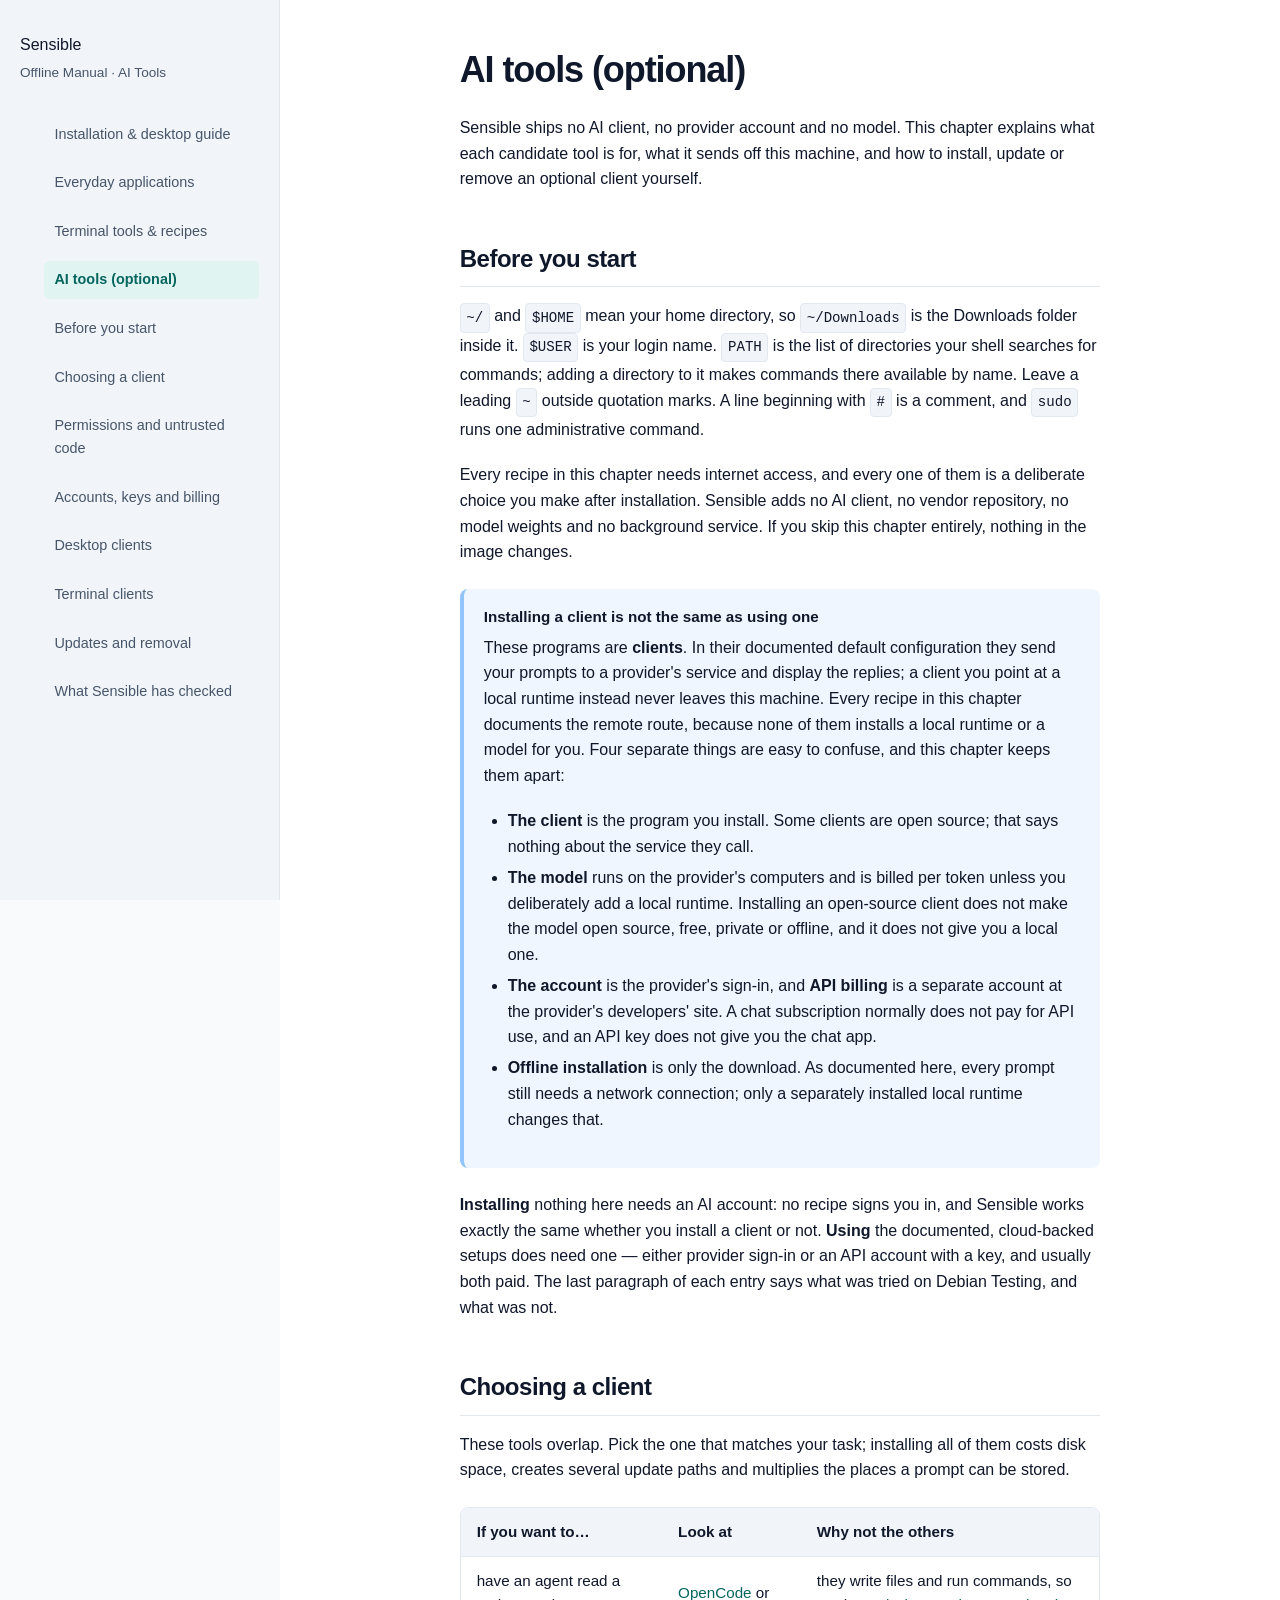
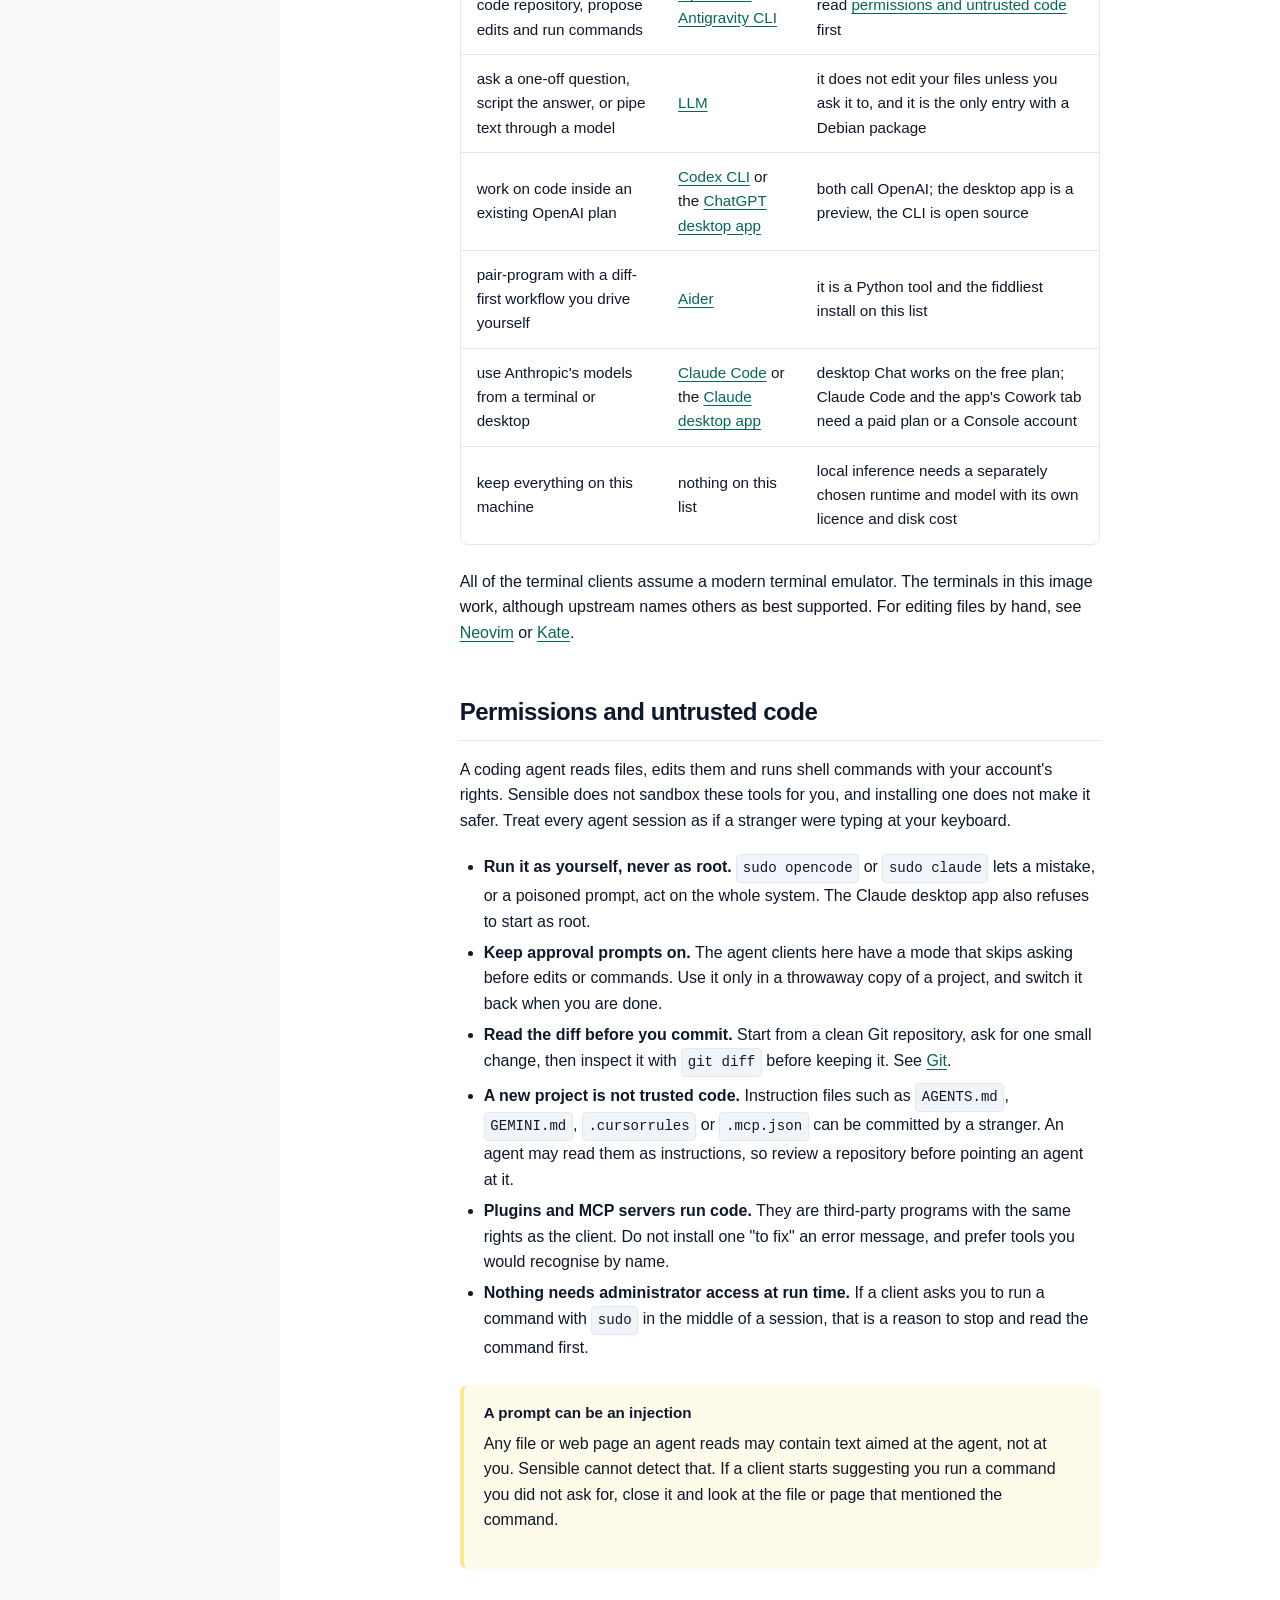
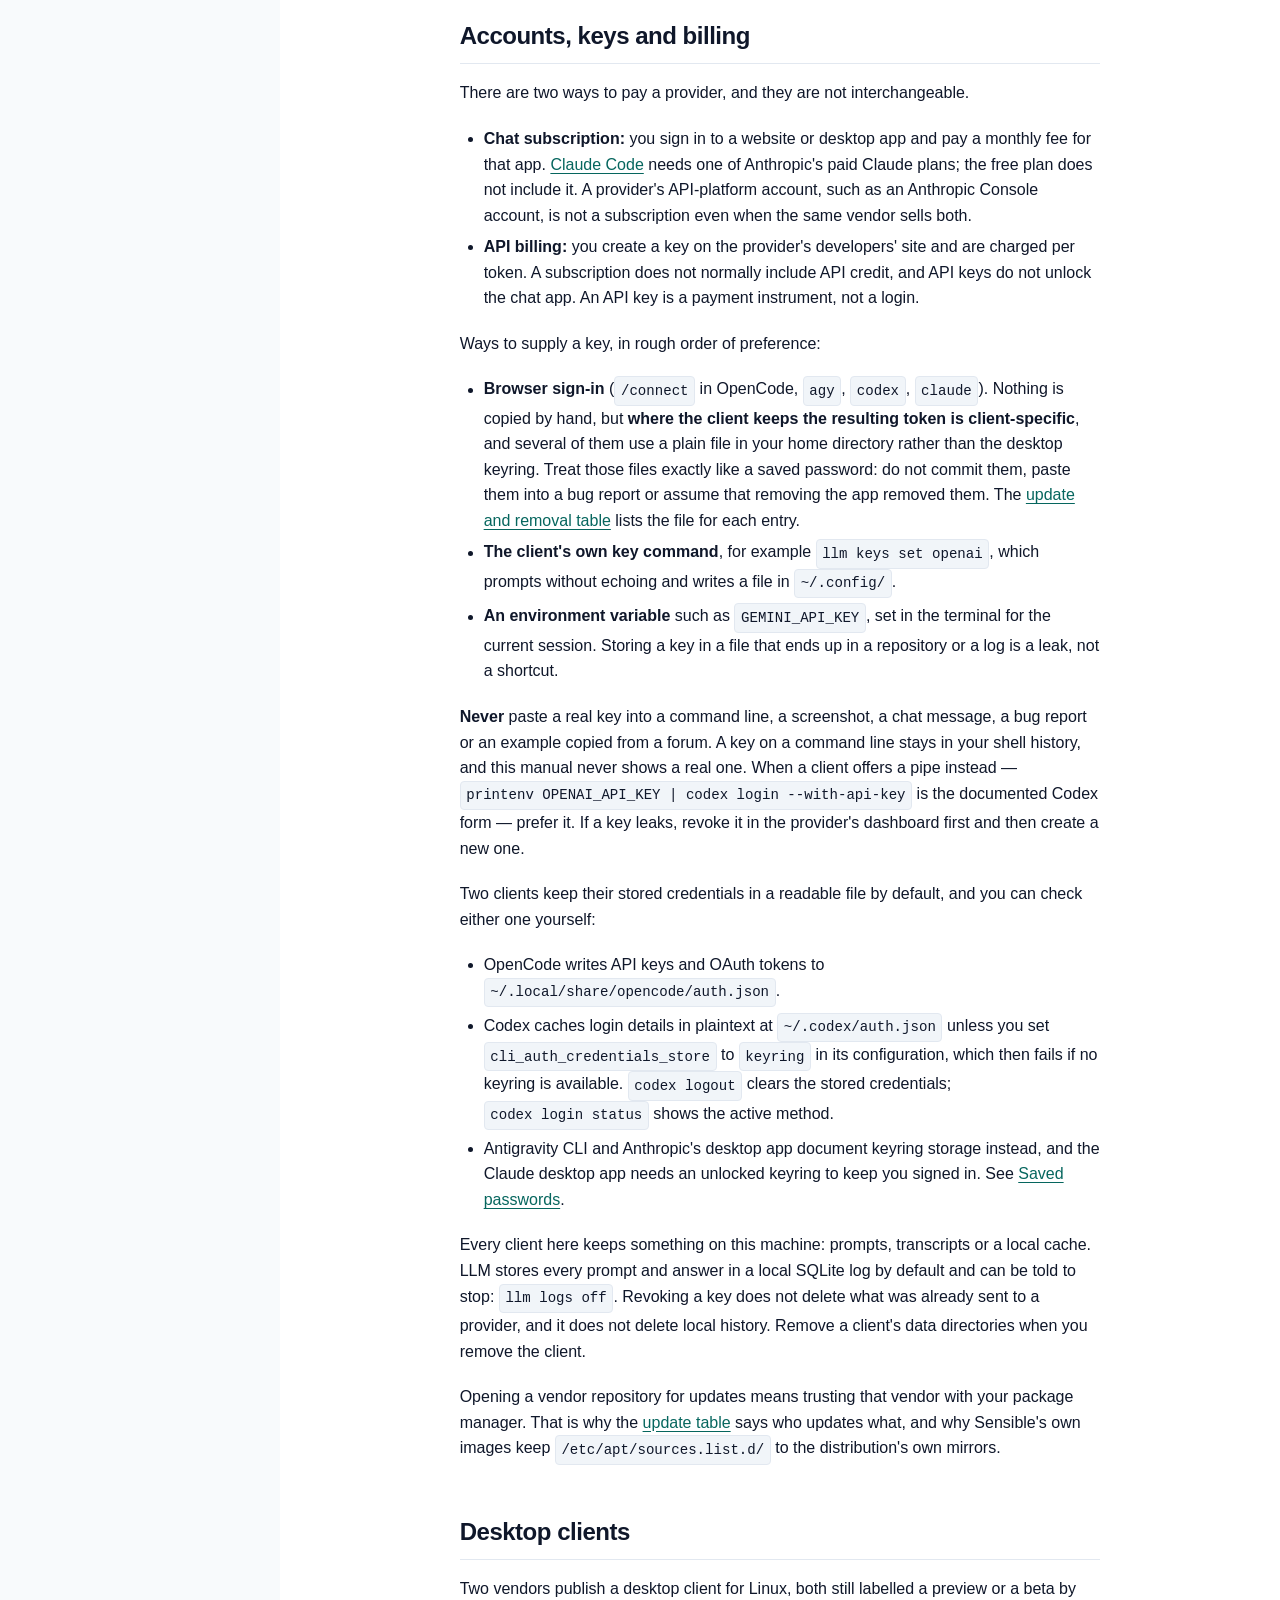
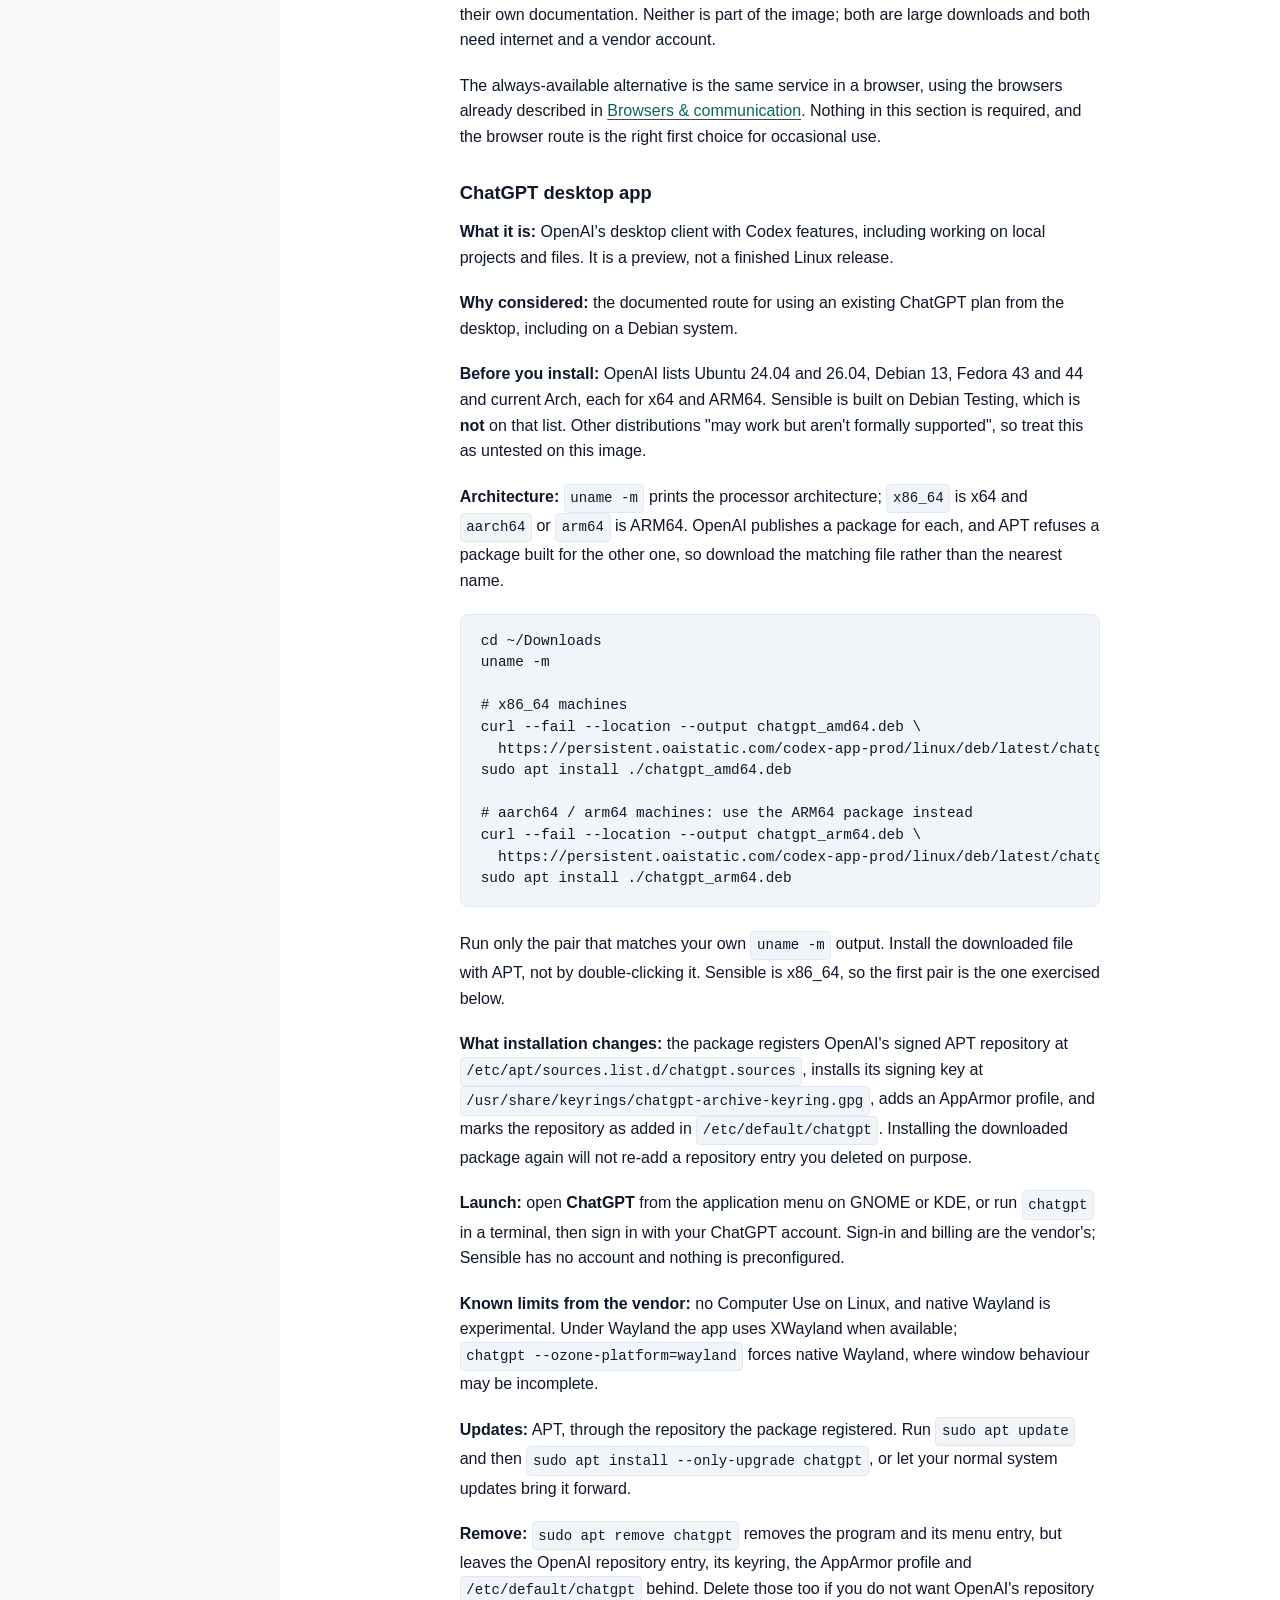
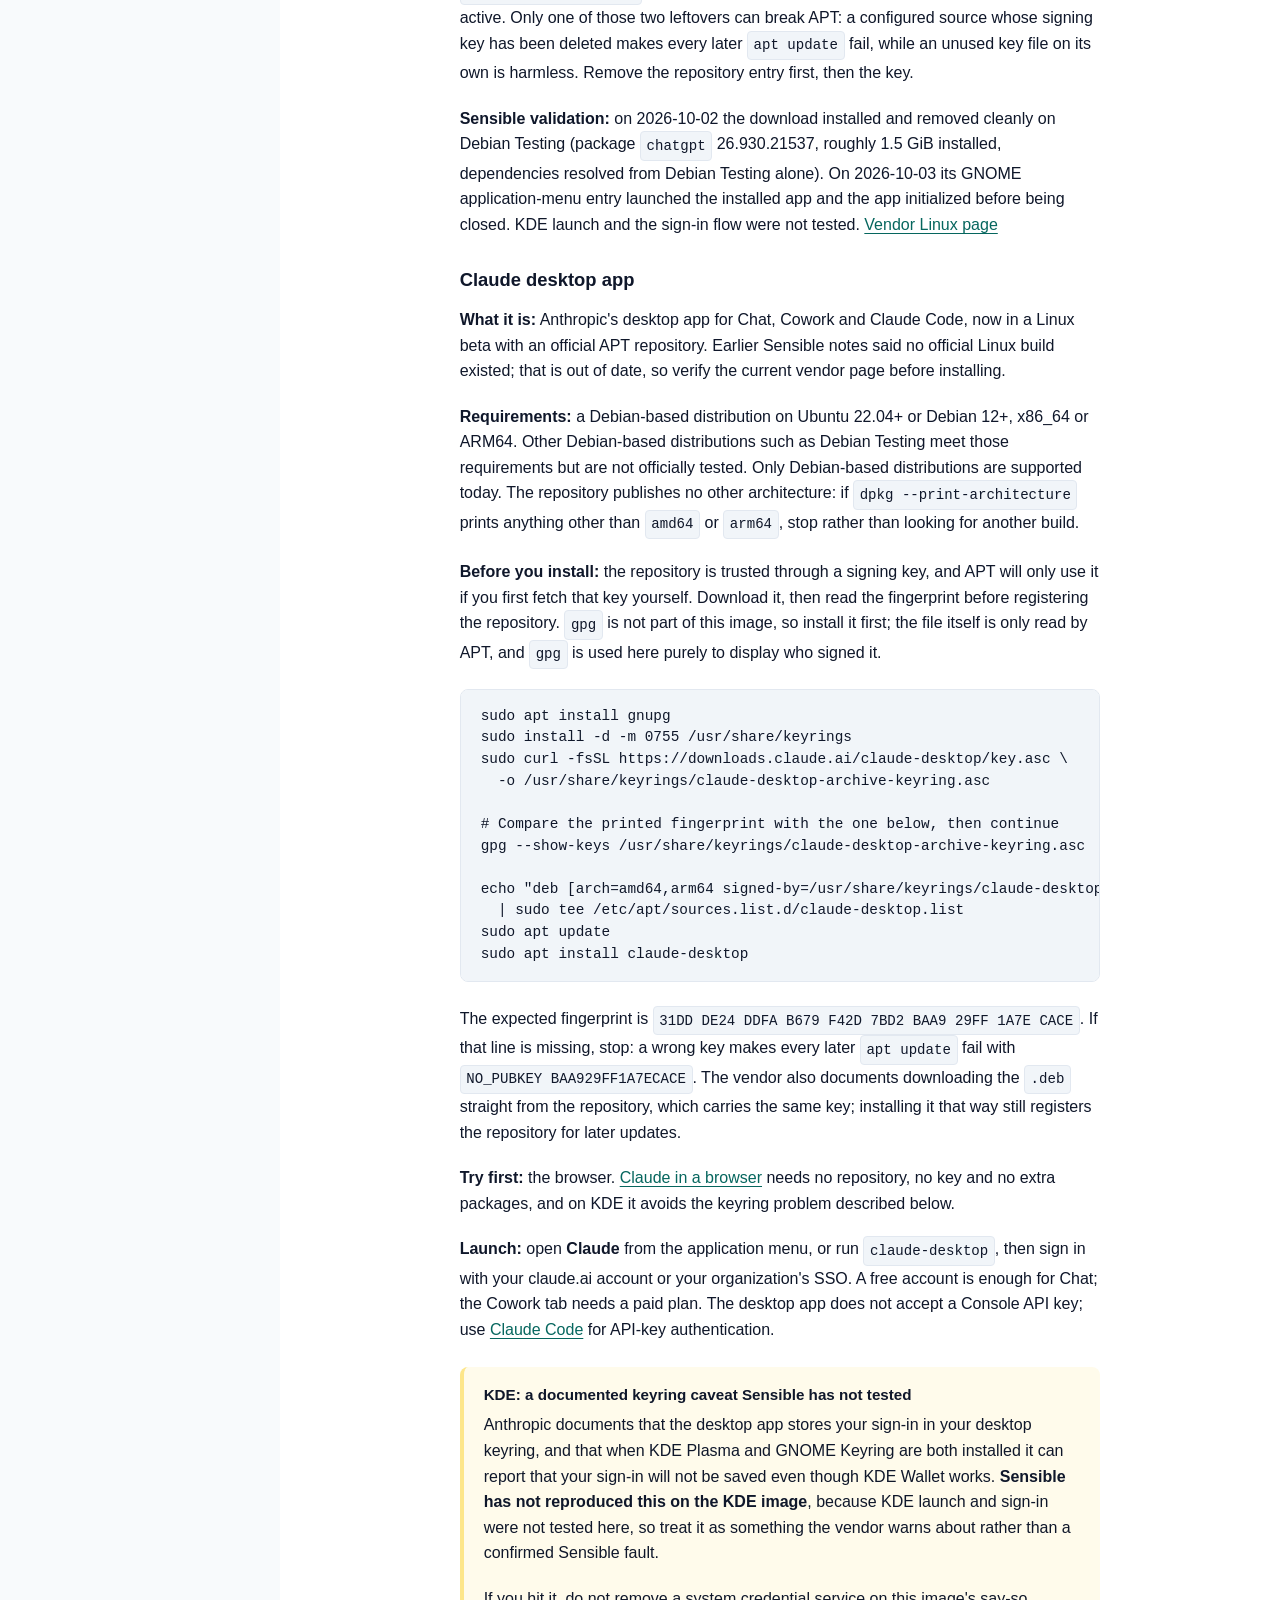
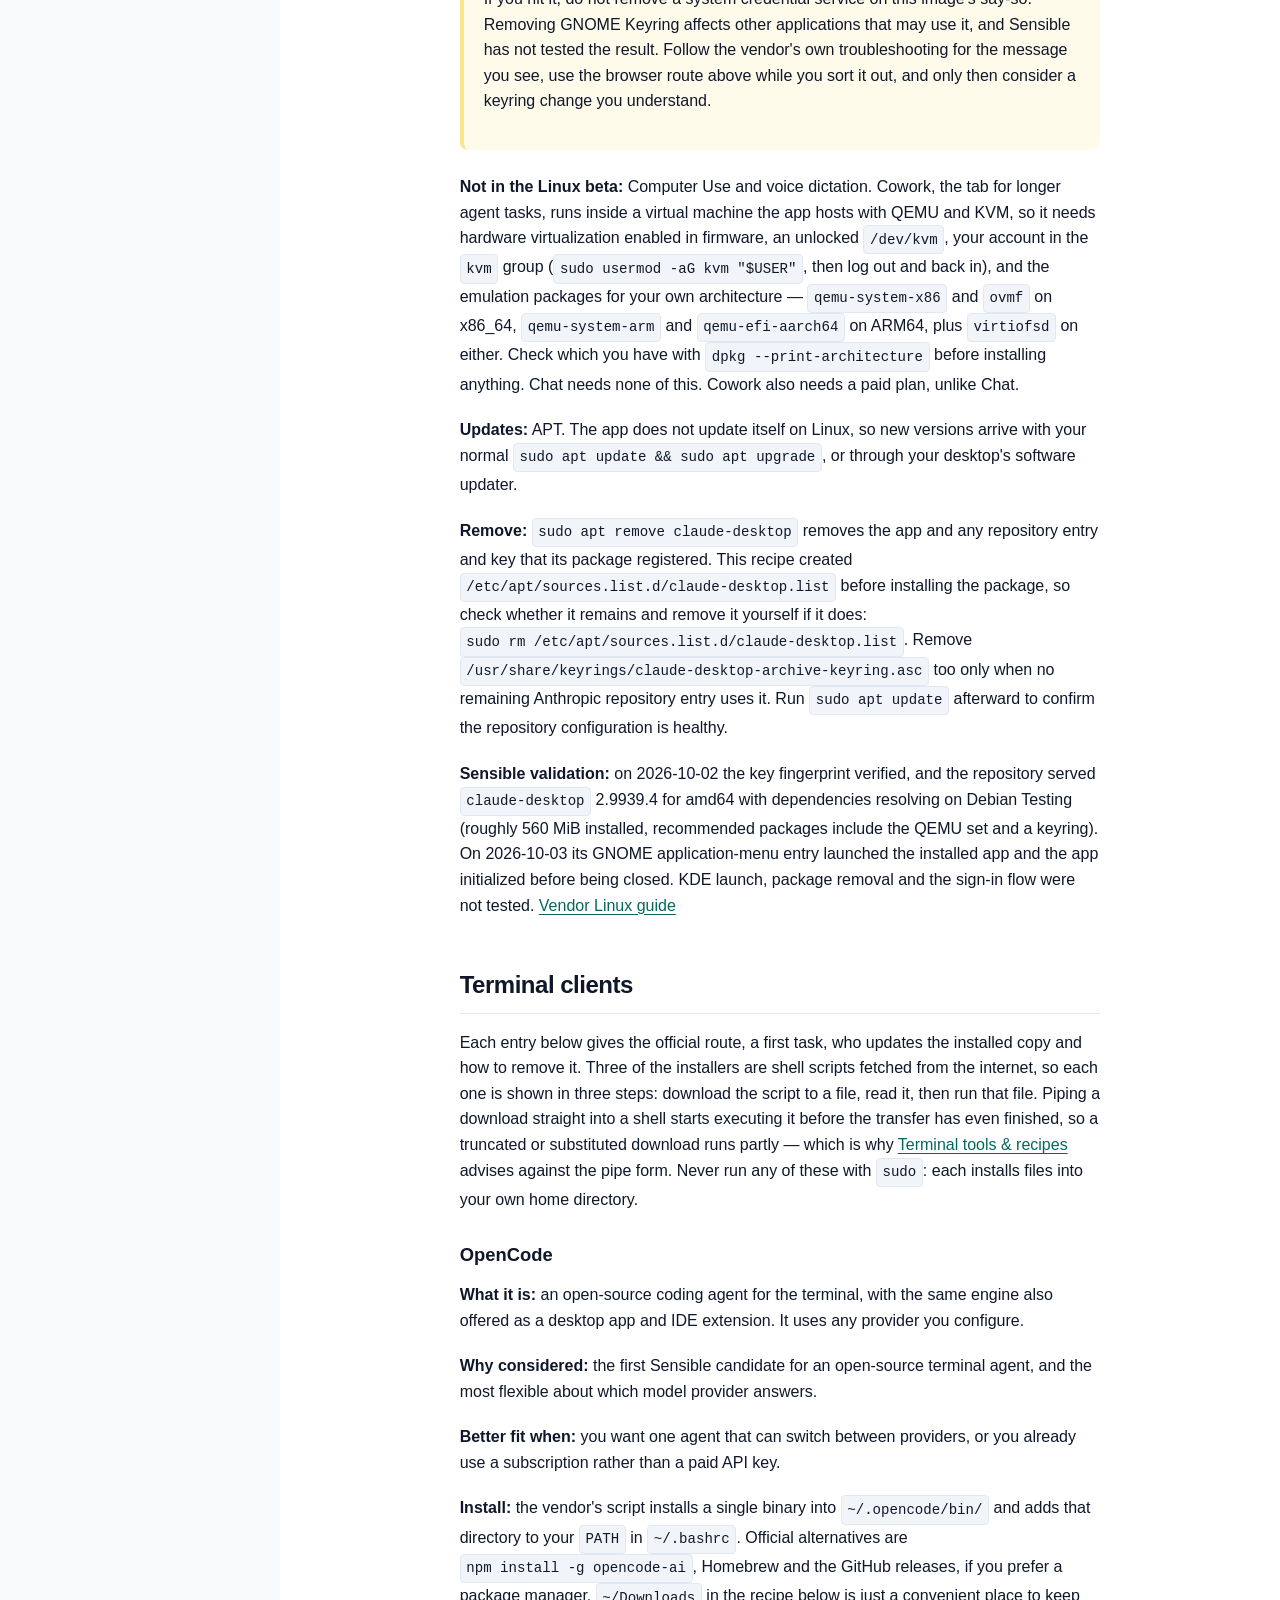
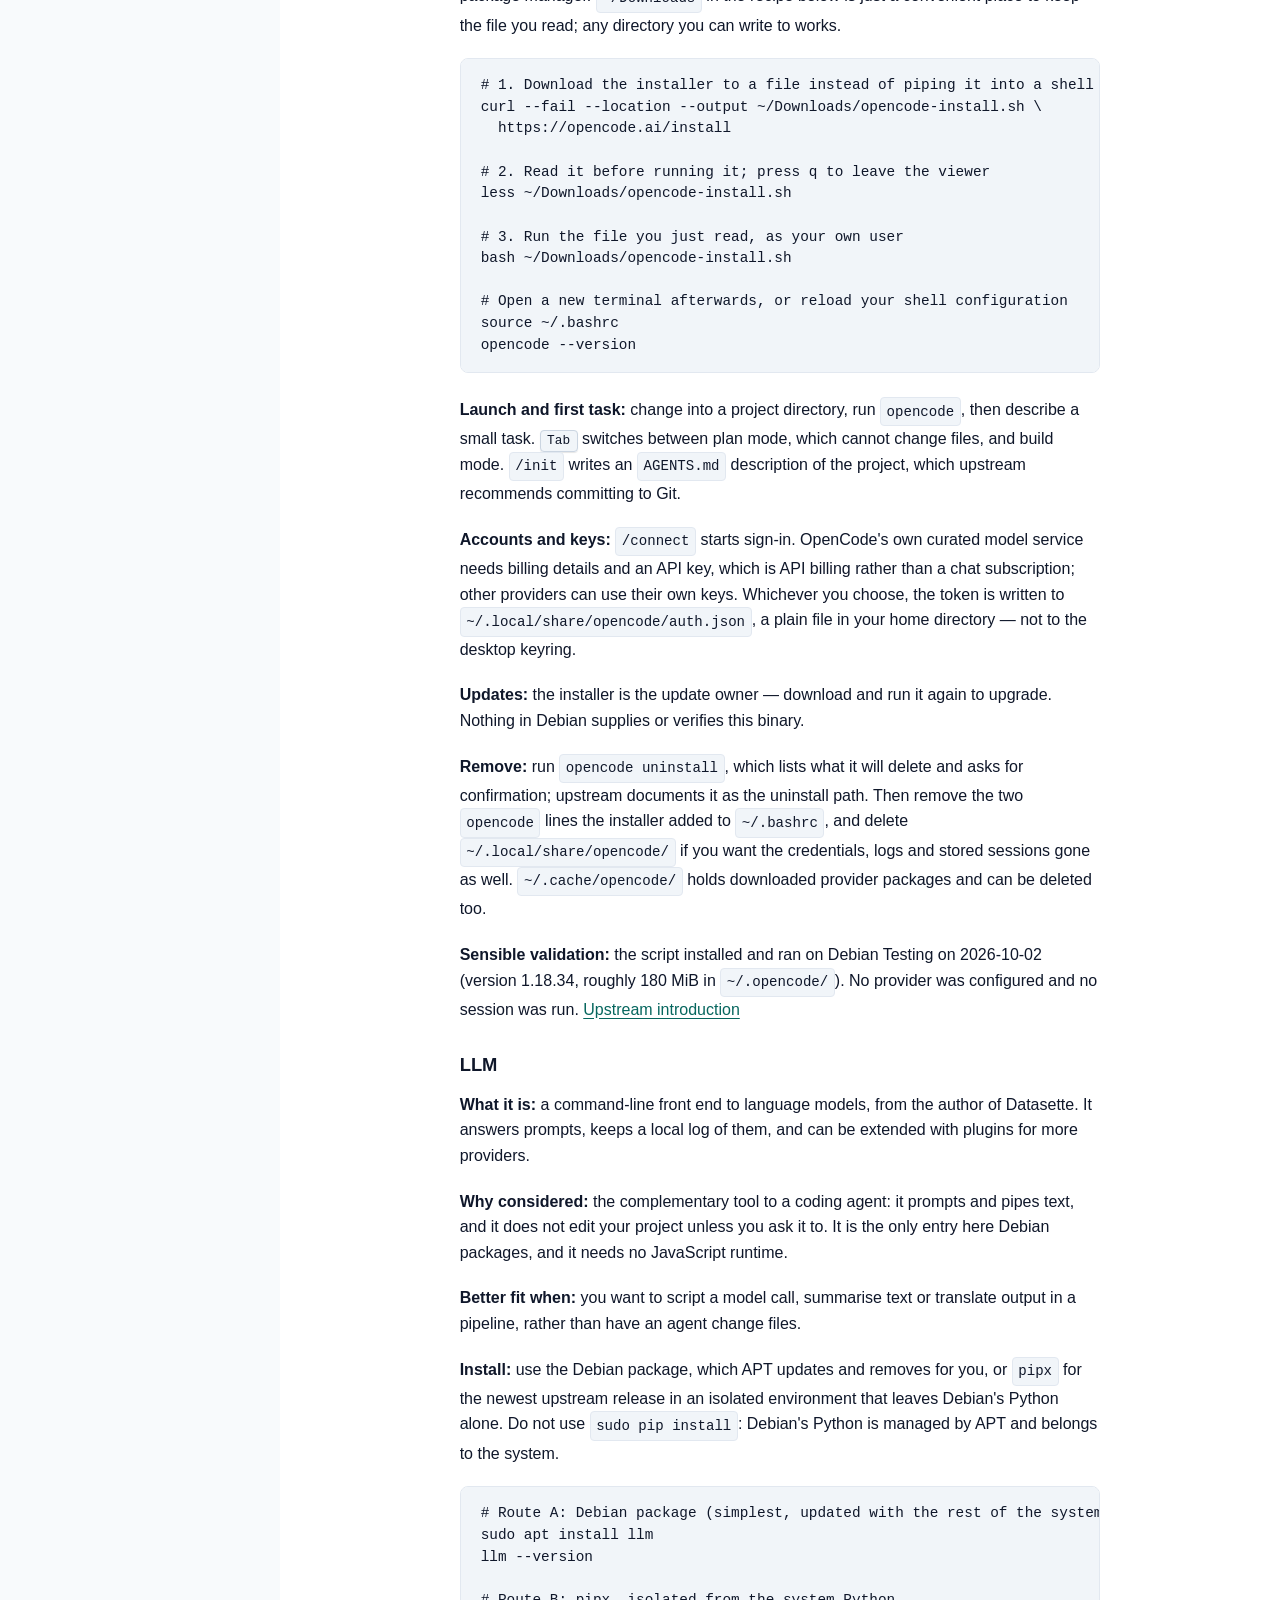
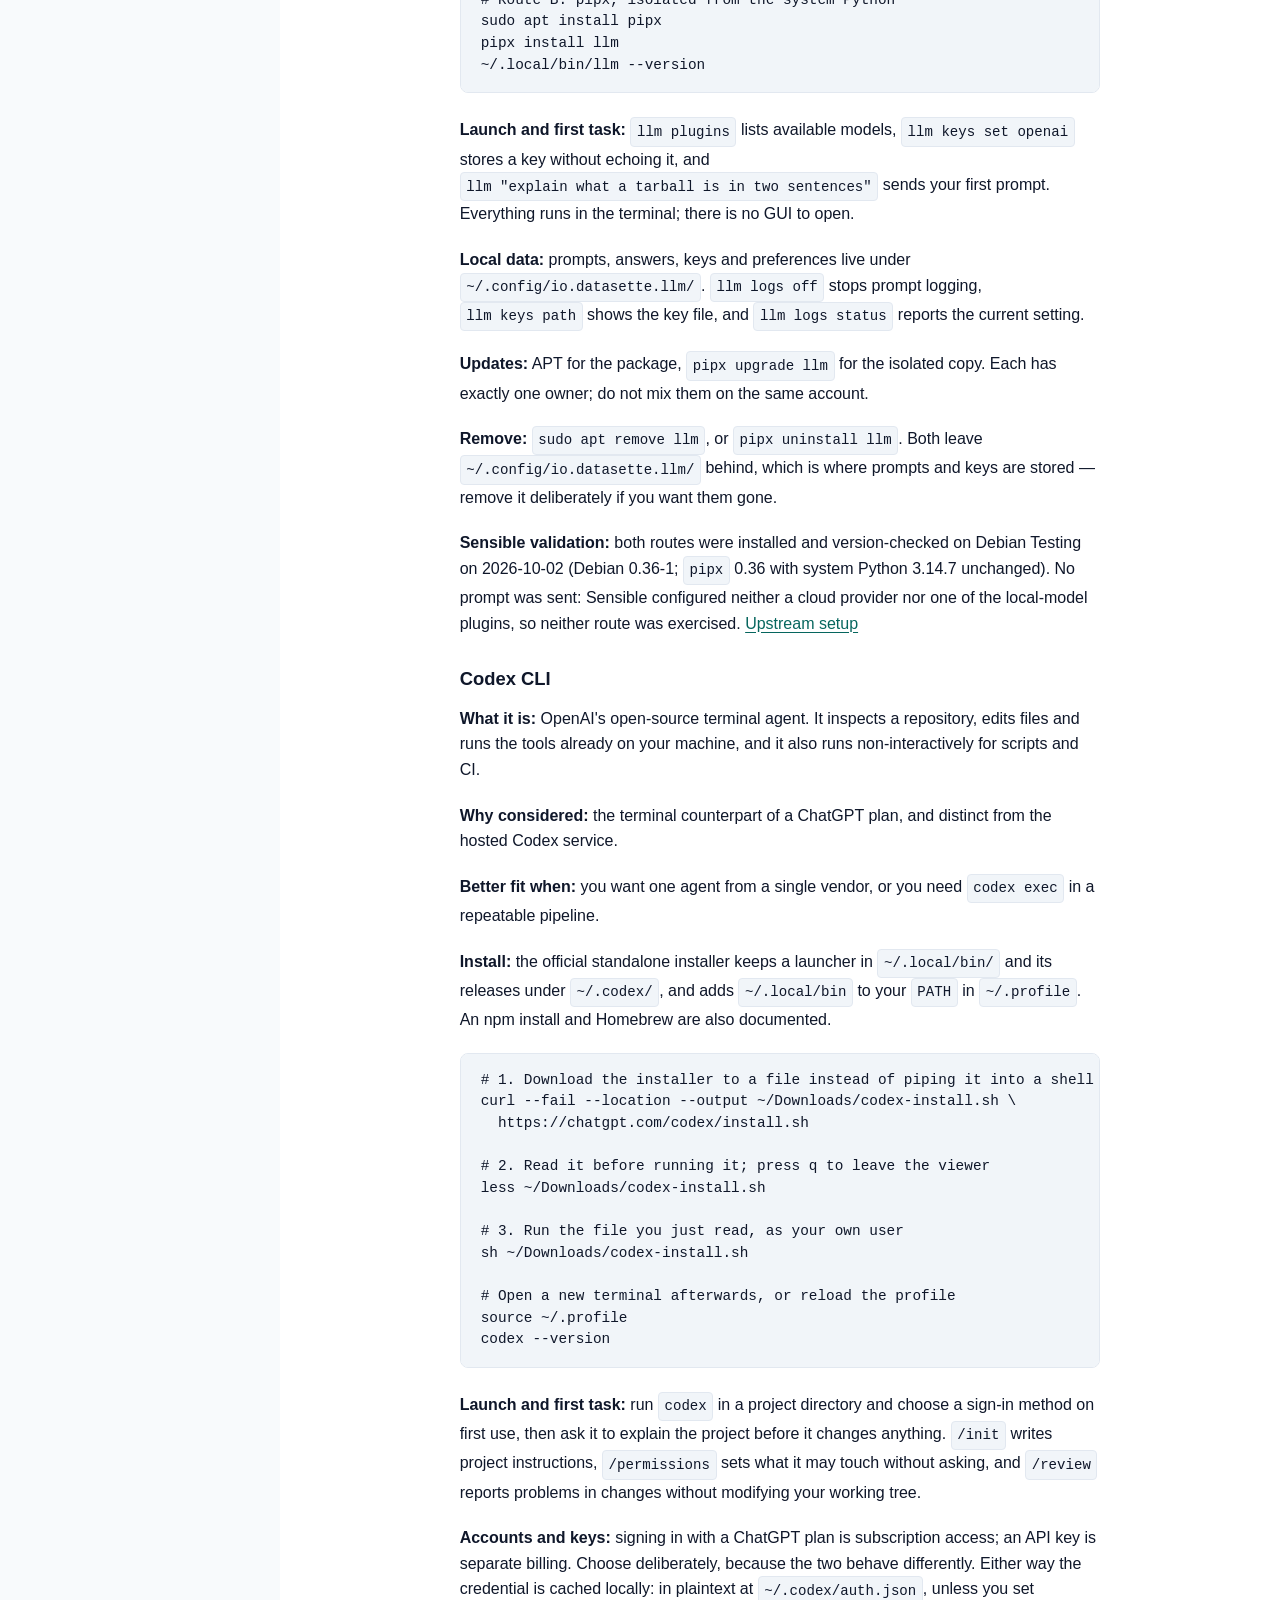
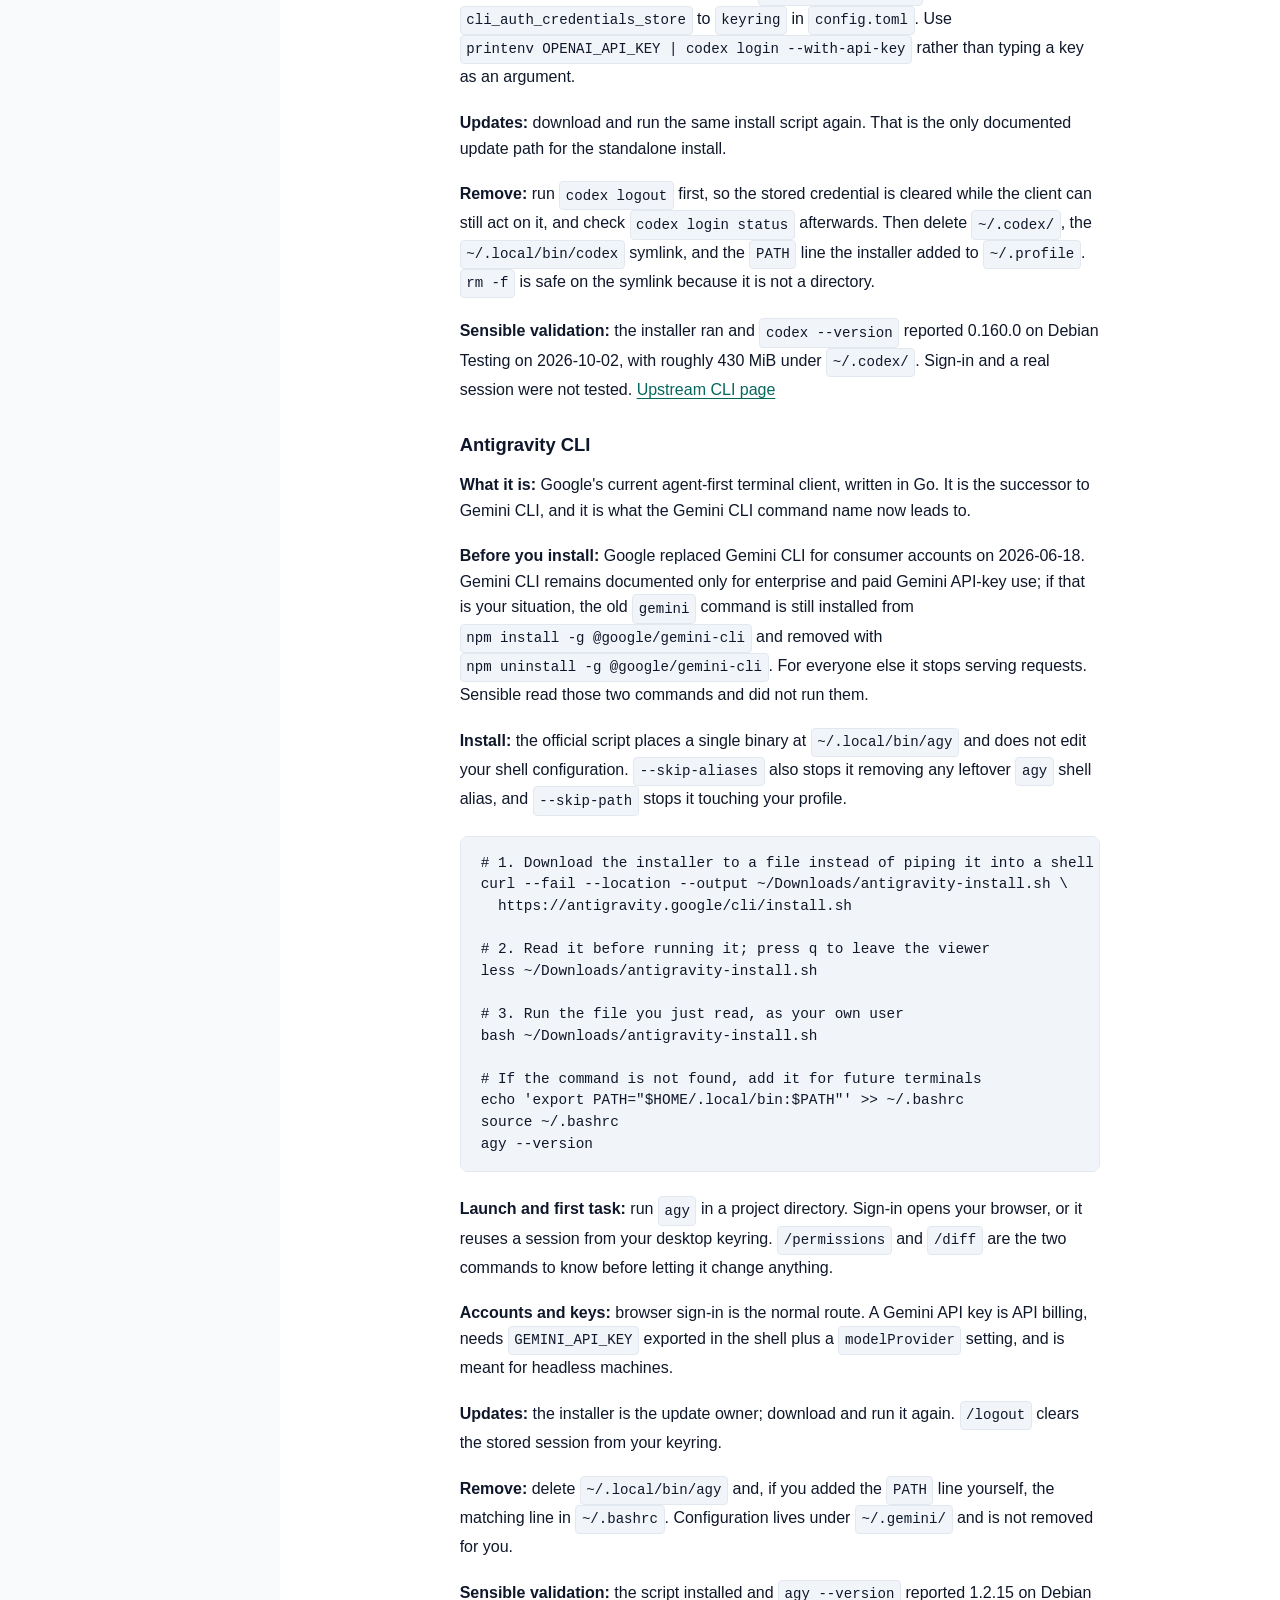
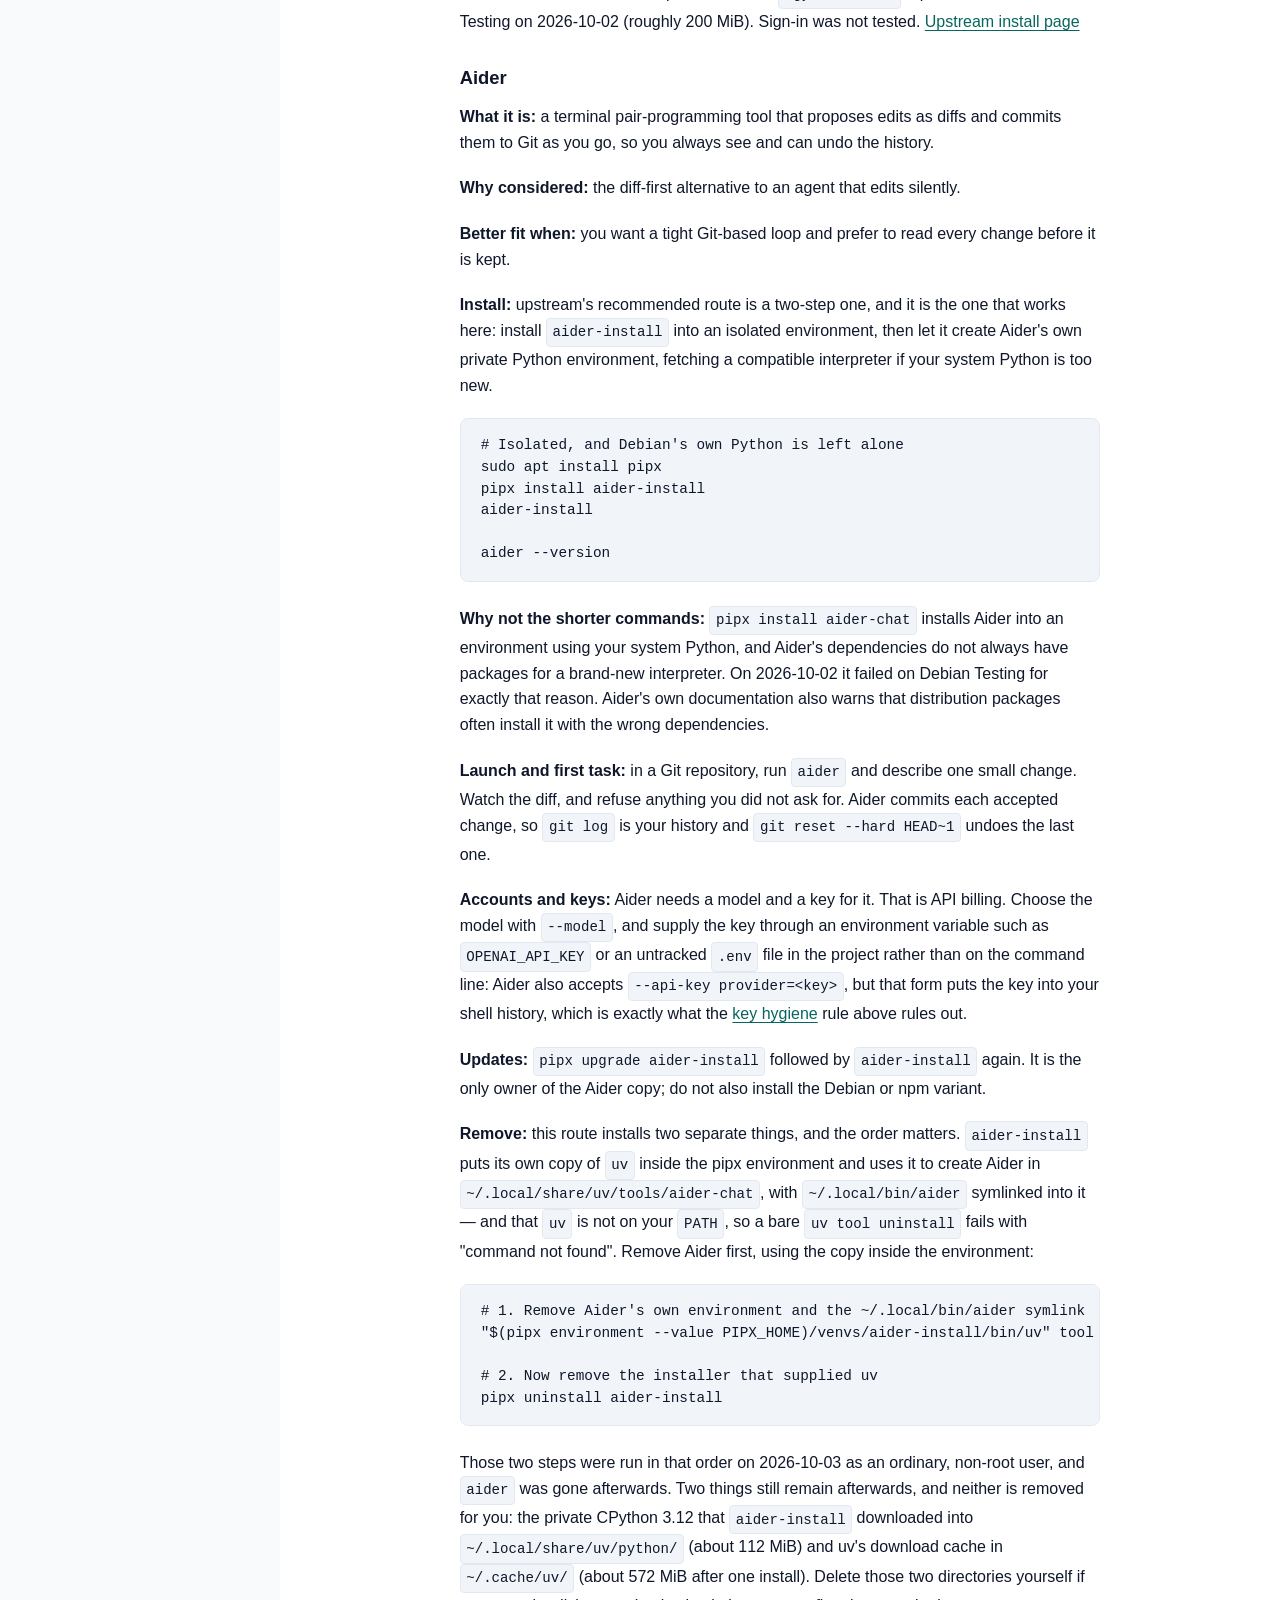
==== commit 4185d9f2: "docs(manual): download installers, scope cloud claims, fix plan and arch facts Second review round o" ====
--- a/manual/ai-tools.html
+++ b/manual/ai-tools.html
@@ -33,15 +33,15 @@
         <p>Every recipe in this chapter needs internet access, and every one of them is a deliberate choice you make after installation. Sensible adds no AI client, no vendor repository, no model weights and no background service. If you skip this chapter entirely, nothing in the image changes.</p>
         <div class="callout info">
           <div class="callout-title">Installing a client is not the same as using one</div>
-          <p>These programs are <strong>clients</strong>: interfaces that send your prompts to somebody else's service and display the replies. Four separate things are easy to confuse, and this chapter keeps them apart:</p>
+          <p>These programs are <strong>clients</strong>. In their documented default configuration they send your prompts to a provider's service and display the replies; a client you point at a local runtime instead never leaves this machine. Every recipe in this chapter documents the remote route, because none of them installs a local runtime or a model for you. Four separate things are easy to confuse, and this chapter keeps them apart:</p>
           <ul>
             <li><strong>The client</strong> is the program you install. Some clients are open source; that says nothing about the service they call.</li>
-            <li><strong>The model</strong> runs on the provider's computers and is billed per token. Installing an open-source client does not make the model open source, free, private or offline.</li>
+            <li><strong>The model</strong> runs on the provider's computers and is billed per token unless you deliberately add a local runtime. Installing an open-source client does not make the model open source, free, private or offline, and it does not give you a local one.</li>
             <li><strong>The account</strong> is the provider's sign-in, and <strong>API billing</strong> is a separate account at the provider's developers' site. A chat subscription normally does not pay for API use, and an API key does not give you the chat app.</li>
-            <li><strong>Offline installation</strong> is only the download. Every prompt, edit review and command in this chapter still needs a network connection unless you deliberately run a local model instead.</li>
+            <li><strong>Offline installation</strong> is only the download. As documented here, every prompt still needs a network connection; only a separately installed local runtime changes that.</li>
           </ul>
         </div>
-        <p>Nothing here needs an AI account. Installing a client does not sign you in, and Sensible works exactly the same whether you install one or not. The last paragraph of each entry says what was tried on Debian Testing, and what was not.</p>
+        <p><strong>Installing</strong> nothing here needs an AI account: no recipe signs you in, and Sensible works exactly the same whether you install a client or not. <strong>Using</strong> the documented, cloud-backed setups does need one — either provider sign-in or an API account with a key, and usually both paid. The last paragraph of each entry says what was tried on Debian Testing, and what was not.</p>
       </section>
       <section id="choose"><h2>Choosing a client</h2>
         <p>These tools overlap. Pick the one that matches your task; installing all of them costs disk space, creates several update paths and multiplies the places a prompt can be stored.</p>
@@ -50,7 +50,7 @@
           <tr><td>ask a one-off question, script the answer, or pipe text through a model</td><td><a href="#llm-cli">LLM</a></td><td>it does not edit your files unless you ask it to, and it is the only entry with a Debian package</td></tr>
           <tr><td>work on code inside an existing OpenAI plan</td><td><a href="#codex">Codex CLI</a> or the <a href="#chatgpt-desktop">ChatGPT desktop app</a></td><td>both call OpenAI; the desktop app is a preview, the CLI is open source</td></tr>
           <tr><td>pair-program with a diff-first workflow you drive yourself</td><td><a href="#aider">Aider</a></td><td>it is a Python tool and the fiddliest install on this list</td></tr>
-          <tr><td>use Anthropic's models from a terminal or desktop</td><td><a href="#claude-code">Claude Code</a> or the <a href="#claude-desktop">Claude desktop app</a></td><td>both need a paid Anthropic plan, not a free one</td></tr>
+          <tr><td>use Anthropic's models from a terminal or desktop</td><td><a href="#claude-code">Claude Code</a> or the <a href="#claude-desktop">Claude desktop app</a></td><td>desktop Chat works on the free plan; Claude Code and the app's Cowork tab need a paid plan or a Console account</td></tr>
           <tr><td>keep everything on this machine</td><td>nothing on this list</td><td>local inference needs a separately chosen runtime and model with its own licence and disk cost</td></tr>
         </tbody></table></div>
         <p>All of the terminal clients assume a modern terminal emulator. The terminals in this image work, although upstream names others as best supported. For editing files by hand, see <a href="applications.html#neovim">Neovim</a> or <a href="applications.html#kate">Kate</a>.</p>
@@ -117,7 +117,7 @@
           <p><strong>Launch:</strong> open <strong>ChatGPT</strong> from the application menu on GNOME or KDE, or run <code>chatgpt</code> in a terminal, then sign in with your ChatGPT account. Sign-in and billing are the vendor's; Sensible has no account and nothing is preconfigured.</p>
           <p><strong>Known limits from the vendor:</strong> no Computer Use on Linux, and native Wayland is experimental. Under Wayland the app uses XWayland when available; <code>chatgpt --ozone-platform=wayland</code> forces native Wayland, where window behaviour may be incomplete.</p>
           <p><strong>Updates:</strong> APT, through the repository the package registered. Run <code>sudo apt update</code> and then <code>sudo apt install --only-upgrade chatgpt</code>, or let your normal system updates bring it forward.</p>
-          <p><strong>Remove:</strong> <code>sudo apt remove chatgpt</code> removes the program and its menu entry, but leaves the OpenAI repository entry, its keyring, the AppArmor profile and <code>/etc/default/chatgpt</code> behind. Delete those too if you do not want OpenAI's repository active: remove the repository entry and its key together, never one without the other, or every later <code>apt update</code> fails.</p>
+          <p><strong>Remove:</strong> <code>sudo apt remove chatgpt</code> removes the program and its menu entry, but leaves the OpenAI repository entry, its keyring, the AppArmor profile and <code>/etc/default/chatgpt</code> behind. Delete those too if you do not want OpenAI's repository active. Only one of those two leftovers can break APT: a configured source whose signing key has been deleted makes every later <code>apt update</code> fail, while an unused key file on its own is harmless. Remove the repository entry first, then the key.</p>
           <p><strong>Sensible validation:</strong> on 2026-10-02 the download installed and removed cleanly on Debian Testing (package <code>chatgpt</code> 26.930.21537, roughly 1.5 GiB installed, dependencies resolved from Debian Testing alone). On 2026-10-03 its GNOME application-menu entry launched the installed app and the app initialized before being closed. KDE launch and the sign-in flow were not tested. <a href="https://developers.openai.com/codex/linux/linux-app">Vendor Linux page</a></p>
         </article>
         <article id="claude-desktop" data-packages="gnupg"><h3>Claude desktop app</h3>
@@ -138,35 +138,41 @@
 sudo apt install claude-desktop</code></pre>
           <p>The expected fingerprint is <code>31DD DE24 DDFA B679 F42D 7BD2 BAA9 29FF 1A7E CACE</code>. If that line is missing, stop: a wrong key makes every later <code>apt update</code> fail with <code>NO_PUBKEY BAA929FF1A7ECACE</code>. The vendor also documents downloading the <code>.deb</code> straight from the repository, which carries the same key; installing it that way still registers the repository for later updates.</p>
           <p><strong>Try first:</strong> the browser. <a href="https://claude.ai/download">Claude in a browser</a> needs no repository, no key and no extra packages, and on KDE it avoids the keyring problem described below.</p>
-          <p><strong>Launch:</strong> open <strong>Claude</strong> from the application menu, or run <code>claude-desktop</code>, then sign in with a claude.ai subscription or your organization's SSO. The desktop app does not accept a Console API key; use <a href="#claude-code">Claude Code</a> for API-key authentication.</p>
+          <p><strong>Launch:</strong> open <strong>Claude</strong> from the application menu, or run <code>claude-desktop</code>, then sign in with your claude.ai account or your organization's SSO. A free account is enough for Chat; the Cowork tab needs a paid plan. The desktop app does not accept a Console API key; use <a href="#claude-code">Claude Code</a> for API-key authentication.</p>
           <div class="callout warn">
-            <div class="callout-title">KDE: two keyrings conflict</div>
-            <p>The app stores your sign-in in your desktop keyring. On this KDE image that is KWallet, and GNOME Keyring is also installed: with both present the app can warn that your sign-in will not be saved even though KWallet works. Removing the extra keyring fixes it:</p>
-            <pre><code># KDE image only, and only if the app complains about a missing keyring
-sudo apt remove gnome-keyring</code></pre>
-            <p>Do this on the KDE image only. On the GNOME image, keep GNOME Keyring — it is what stores your saved passwords.</p>
+            <div class="callout-title">KDE: a documented keyring caveat Sensible has not tested</div>
+            <p>Anthropic documents that the desktop app stores your sign-in in your desktop keyring, and that when KDE Plasma and GNOME Keyring are both installed it can report that your sign-in will not be saved even though KDE Wallet works. <strong>Sensible has not reproduced this on the KDE image</strong>, because KDE launch and sign-in were not tested here, so treat it as something the vendor warns about rather than a confirmed Sensible fault.</p>
+            <p>If you hit it, do not remove a system credential service on this image's say-so. Removing GNOME Keyring affects other applications that may use it, and Sensible has not tested the result. Follow the vendor's own troubleshooting for the message you see, use the browser route above while you sort it out, and only then consider a keyring change you understand.</p>
           </div>
-          <p><strong>Not in the Linux beta:</strong> Computer Use and voice dictation. Cowork, the tab for longer agent tasks, runs inside a virtual machine the app hosts with QEMU and KVM, so it needs hardware virtualization enabled in firmware, the <code>qemu-system-x86</code>, <code>ovmf</code> and <code>virtiofsd</code> packages, and your account in the <code>kvm</code> group (<code>sudo usermod -aG kvm "$USER"</code>, then log out and back in). Chat does not need any of that.</p>
+          <p><strong>Not in the Linux beta:</strong> Computer Use and voice dictation. Cowork, the tab for longer agent tasks, runs inside a virtual machine the app hosts with QEMU and KVM, so it needs hardware virtualization enabled in firmware, an unlocked <code>/dev/kvm</code>, your account in the <code>kvm</code> group (<code>sudo usermod -aG kvm "$USER"</code>, then log out and back in), and the emulation packages for your own architecture — <code>qemu-system-x86</code> and <code>ovmf</code> on x86_64, <code>qemu-system-arm</code> and <code>qemu-efi-aarch64</code> on ARM64, plus <code>virtiofsd</code> on either. Check which you have with <code>dpkg --print-architecture</code> before installing anything. Chat needs none of this. Cowork also needs a paid plan, unlike Chat.</p>
           <p><strong>Updates:</strong> APT. The app does not update itself on Linux, so new versions arrive with your normal <code>sudo apt update &amp;&amp; sudo apt upgrade</code>, or through your desktop's software updater.</p>
           <p><strong>Remove:</strong> <code>sudo apt remove claude-desktop</code> removes the app and any repository entry and key that its package registered. This recipe created <code>/etc/apt/sources.list.d/claude-desktop.list</code> before installing the package, so check whether it remains and remove it yourself if it does: <code>sudo rm /etc/apt/sources.list.d/claude-desktop.list</code>. Remove <code>/usr/share/keyrings/claude-desktop-archive-keyring.asc</code> too only when no remaining Anthropic repository entry uses it. Run <code>sudo apt update</code> afterward to confirm the repository configuration is healthy.</p>
           <p><strong>Sensible validation:</strong> on 2026-10-02 the key fingerprint verified, and the repository served <code>claude-desktop</code> 2.9939.4 for amd64 with dependencies resolving on Debian Testing (roughly 560 MiB installed, recommended packages include the QEMU set and a keyring). On 2026-10-03 its GNOME application-menu entry launched the installed app and the app initialized before being closed. KDE launch, package removal and the sign-in flow were not tested. <a href="https://code.claude.com/docs/en/desktop-linux">Vendor Linux guide</a></p>
         </article>
       </section>
       <section id="cli"><h2>Terminal clients</h2>
-        <p>Each entry below gives the official route, a first task, who updates the installed copy and how to remove it. Three of the installers download a script from the internet and run it. Read the command before you paste it, and never run one with <code>sudo</code>.</p>
+        <p>Each entry below gives the official route, a first task, who updates the installed copy and how to remove it. Three of the installers are shell scripts fetched from the internet, so each one is shown in three steps: download the script to a file, read it, then run that file. Piping a download straight into a shell starts executing it before the transfer has even finished, so a truncated or substituted download runs partly — which is why <a href="terminal-tools.html#network">Terminal tools &amp; recipes</a> advises against the pipe form. Never run any of these with <code>sudo</code>: each installs files into your own home directory.</p>
         <article id="opencode"><h3>OpenCode</h3>
           <p><strong>What it is:</strong> an open-source coding agent for the terminal, with the same engine also offered as a desktop app and IDE extension. It uses any provider you configure.</p>
           <p><strong>Why considered:</strong> the first Sensible candidate for an open-source terminal agent, and the most flexible about which model provider answers.</p>
           <p><strong>Better fit when:</strong> you want one agent that can switch between providers, or you already use a subscription rather than a paid API key.</p>
-          <p><strong>Install:</strong> the vendor's script installs a single binary into <code>~/.opencode/bin/</code> and adds that directory to your <code>PATH</code> in <code>~/.bashrc</code>. Official alternatives are <code>npm install -g opencode-ai</code>, Homebrew and the GitHub releases, if you prefer a package manager.</p>
-          <pre><code>curl -fsSL https://opencode.ai/install | bash
+          <p><strong>Install:</strong> the vendor's script installs a single binary into <code>~/.opencode/bin/</code> and adds that directory to your <code>PATH</code> in <code>~/.bashrc</code>. Official alternatives are <code>npm install -g opencode-ai</code>, Homebrew and the GitHub releases, if you prefer a package manager. <code>~/Downloads</code> in the recipe below is just a convenient place to keep the file you read; any directory you can write to works.</p>
+          <pre><code># 1. Download the installer to a file instead of piping it into a shell
+curl --fail --location --output ~/Downloads/opencode-install.sh \
+  https://opencode.ai/install
+
+# 2. Read it before running it; press q to leave the viewer
+less ~/Downloads/opencode-install.sh
+
+# 3. Run the file you just read, as your own user
+bash ~/Downloads/opencode-install.sh
 
 # Open a new terminal afterwards, or reload your shell configuration
 source ~/.bashrc
 opencode --version</code></pre>
           <p><strong>Launch and first task:</strong> change into a project directory, run <code>opencode</code>, then describe a small task. <kbd>Tab</kbd> switches between plan mode, which cannot change files, and build mode. <code>/init</code> writes an <code>AGENTS.md</code> description of the project, which upstream recommends committing to Git.</p>
           <p><strong>Accounts and keys:</strong> <code>/connect</code> starts sign-in. OpenCode's own curated model service needs billing details and an API key, which is API billing rather than a chat subscription; other providers can use their own keys. Whichever you choose, the token is written to <code>~/.local/share/opencode/auth.json</code>, a plain file in your home directory — not to the desktop keyring.</p>
-          <p><strong>Updates:</strong> the installer is the update owner — run it again to upgrade. Nothing in Debian supplies or verifies this binary.</p>
+          <p><strong>Updates:</strong> the installer is the update owner — download and run it again to upgrade. Nothing in Debian supplies or verifies this binary.</p>
           <p><strong>Remove:</strong> run <code>opencode uninstall</code>, which lists what it will delete and asks for confirmation; upstream documents it as the uninstall path. Then remove the two <code>opencode</code> lines the installer added to <code>~/.bashrc</code>, and delete <code>~/.local/share/opencode/</code> if you want the credentials, logs and stored sessions gone as well. <code>~/.cache/opencode/</code> holds downloaded provider packages and can be deleted too.</p>
           <p><strong>Sensible validation:</strong> the script installed and ran on Debian Testing on 2026-10-02 (version 1.18.34, roughly 180 MiB in <code>~/.opencode/</code>). No provider was configured and no session was run. <a href="https://opencode.ai/docs/">Upstream introduction</a></p>
         </article>
@@ -187,21 +193,29 @@
           <p><strong>Local data:</strong> prompts, answers, keys and preferences live under <code>~/.config/io.datasette.llm/</code>. <code>llm logs off</code> stops prompt logging, <code>llm keys path</code> shows the key file, and <code>llm logs status</code> reports the current setting.</p>
           <p><strong>Updates:</strong> APT for the package, <code>pipx upgrade llm</code> for the isolated copy. Each has exactly one owner; do not mix them on the same account.</p>
           <p><strong>Remove:</strong> <code>sudo apt remove llm</code>, or <code>pipx uninstall llm</code>. Both leave <code>~/.config/io.datasette.llm/</code> behind, which is where prompts and keys are stored — remove it deliberately if you want them gone.</p>
-          <p><strong>Sensible validation:</strong> both routes were installed and version-checked on Debian Testing on 2026-10-02 (Debian 0.36-1; <code>pipx</code> 0.36 with system Python 3.14.7 unchanged). No model was called, because that needs your key and your credits. <a href="https://llm.datasette.io/en/stable/setup.html">Upstream setup</a></p>
+          <p><strong>Sensible validation:</strong> both routes were installed and version-checked on Debian Testing on 2026-10-02 (Debian 0.36-1; <code>pipx</code> 0.36 with system Python 3.14.7 unchanged). No prompt was sent: Sensible configured neither a cloud provider nor one of the local-model plugins, so neither route was exercised. <a href="https://llm.datasette.io/en/stable/setup.html">Upstream setup</a></p>
         </article>
         <article id="codex"><h3>Codex CLI</h3>
           <p><strong>What it is:</strong> OpenAI's open-source terminal agent. It inspects a repository, edits files and runs the tools already on your machine, and it also runs non-interactively for scripts and CI.</p>
           <p><strong>Why considered:</strong> the terminal counterpart of a ChatGPT plan, and distinct from the hosted Codex service.</p>
           <p><strong>Better fit when:</strong> you want one agent from a single vendor, or you need <code>codex exec</code> in a repeatable pipeline.</p>
           <p><strong>Install:</strong> the official standalone installer keeps a launcher in <code>~/.local/bin/</code> and its releases under <code>~/.codex/</code>, and adds <code>~/.local/bin</code> to your <code>PATH</code> in <code>~/.profile</code>. An npm install and Homebrew are also documented.</p>
-          <pre><code>curl -fsSL https://chatgpt.com/codex/install.sh | sh
+          <pre><code># 1. Download the installer to a file instead of piping it into a shell
+curl --fail --location --output ~/Downloads/codex-install.sh \
+  https://chatgpt.com/codex/install.sh
+
+# 2. Read it before running it; press q to leave the viewer
+less ~/Downloads/codex-install.sh
+
+# 3. Run the file you just read, as your own user
+sh ~/Downloads/codex-install.sh
 
 # Open a new terminal afterwards, or reload the profile
 source ~/.profile
 codex --version</code></pre>
           <p><strong>Launch and first task:</strong> run <code>codex</code> in a project directory and choose a sign-in method on first use, then ask it to explain the project before it changes anything. <code>/init</code> writes project instructions, <code>/permissions</code> sets what it may touch without asking, and <code>/review</code> reports problems in changes without modifying your working tree.</p>
           <p><strong>Accounts and keys:</strong> signing in with a ChatGPT plan is subscription access; an API key is separate billing. Choose deliberately, because the two behave differently. Either way the credential is cached locally: in plaintext at <code>~/.codex/auth.json</code>, unless you set <code>cli_auth_credentials_store</code> to <code>keyring</code> in <code>config.toml</code>. Use <code>printenv OPENAI_API_KEY | codex login --with-api-key</code> rather than typing a key as an argument.</p>
-          <p><strong>Updates:</strong> run the same install command again. That is the only documented update path for the standalone install.</p>
+          <p><strong>Updates:</strong> download and run the same install script again. That is the only documented update path for the standalone install.</p>
           <p><strong>Remove:</strong> run <code>codex logout</code> first, so the stored credential is cleared while the client can still act on it, and check <code>codex login status</code> afterwards. Then delete <code>~/.codex/</code>, the <code>~/.local/bin/codex</code> symlink, and the <code>PATH</code> line the installer added to <code>~/.profile</code>. <code>rm -f</code> is safe on the symlink because it is not a directory.</p>
           <p><strong>Sensible validation:</strong> the installer ran and <code>codex --version</code> reported 0.160.0 on Debian Testing on 2026-10-02, with roughly 430 MiB under <code>~/.codex/</code>. Sign-in and a real session were not tested. <a href="https://learn.chatgpt.com/docs/codex/cli">Upstream CLI page</a></p>
         </article>
@@ -209,7 +223,15 @@
           <p><strong>What it is:</strong> Google's current agent-first terminal client, written in Go. It is the successor to Gemini CLI, and it is what the Gemini CLI command name now leads to.</p>
           <p><strong>Before you install:</strong> Google replaced Gemini CLI for consumer accounts on 2026-06-18. Gemini CLI remains documented only for enterprise and paid Gemini API-key use; if that is your situation, the old <code>gemini</code> command is still installed from <code>npm install -g @google/gemini-cli</code> and removed with <code>npm uninstall -g @google/gemini-cli</code>. For everyone else it stops serving requests. Sensible read those two commands and did not run them.</p>
           <p><strong>Install:</strong> the official script places a single binary at <code>~/.local/bin/agy</code> and does not edit your shell configuration. <code>--skip-aliases</code> also stops it removing any leftover <code>agy</code> shell alias, and <code>--skip-path</code> stops it touching your profile.</p>
-          <pre><code>curl -fsSL https://antigravity.google/cli/install.sh | bash
+          <pre><code># 1. Download the installer to a file instead of piping it into a shell
+curl --fail --location --output ~/Downloads/antigravity-install.sh \
+  https://antigravity.google/cli/install.sh
+
+# 2. Read it before running it; press q to leave the viewer
+less ~/Downloads/antigravity-install.sh
+
+# 3. Run the file you just read, as your own user
+bash ~/Downloads/antigravity-install.sh
 
 # If the command is not found, add it for future terminals
 echo 'export PATH="$HOME/.local/bin:$PATH"' &gt;&gt; ~/.bashrc
@@ -217,7 +239,7 @@
 agy --version</code></pre>
           <p><strong>Launch and first task:</strong> run <code>agy</code> in a project directory. Sign-in opens your browser, or it reuses a session from your desktop keyring. <code>/permissions</code> and <code>/diff</code> are the two commands to know before letting it change anything.</p>
           <p><strong>Accounts and keys:</strong> browser sign-in is the normal route. A Gemini API key is API billing, needs <code>GEMINI_API_KEY</code> exported in the shell plus a <code>modelProvider</code> setting, and is meant for headless machines.</p>
-          <p><strong>Updates:</strong> the installer is the update owner; run it again. <code>/logout</code> clears the stored session from your keyring.</p>
+          <p><strong>Updates:</strong> the installer is the update owner; download and run it again. <code>/logout</code> clears the stored session from your keyring.</p>
           <p><strong>Remove:</strong> delete <code>~/.local/bin/agy</code> and, if you added the <code>PATH</code> line yourself, the matching line in <code>~/.bashrc</code>. Configuration lives under <code>~/.gemini/</code> and is not removed for you.</p>
           <p><strong>Sensible validation:</strong> the script installed and <code>agy --version</code> reported 1.2.15 on Debian Testing on 2026-10-02 (roughly 200 MiB). Sign-in was not tested. <a href="https://antigravity.google/docs/cli/install">Upstream install page</a></p>
         </article>
@@ -263,7 +285,7 @@
 sudo apt update
 sudo apt install claude-code
 claude --version</code></pre>
-          <p>The expected fingerprint is <code>31DD DE24 DDFA B679 F42D 7BD2 BAA9 29FF 1A7E CACE</code>. The native alternative, <code>curl -fsSL https://claude.ai/install.sh | bash</code>, installs under <code>~/.local/</code> and self-updates; <code>claude doctor</code> reports install health and whether auto-updates ran.</p>
+          <p>The expected fingerprint is <code>31DD DE24 DDFA B679 F42D 7BD2 BAA9 29FF 1A7E CACE</code>. The native alternative downloads <code>https://claude.ai/install.sh</code> — follow the same download, read, then run steps as the terminal clients above rather than piping it — and installs under <code>~/.local/</code>, self-updating; <code>claude doctor</code> reports install health and whether auto-updates ran.</p>
           <p><strong>Launch and first task:</strong> run <code>claude</code> in a project directory and complete sign-in in the browser it opens. Ask it to read a file before it writes one, and treat every proposed command as a command you would run yourself.</p>
           <p><strong>Updates:</strong> APT for the APT route (<code>sudo apt upgrade claude-code</code>), or the client's own updater for the native route.</p>
           <p><strong>Remove:</strong> <code>sudo apt remove claude-code</code>, and then delete the repository line and the key file yourself — APT does not remove them, and a leftover <code>deb</code> line pointing at a missing key makes every later <code>apt update</code> fail.</p>
@@ -291,11 +313,11 @@
 # Review what an optional client left in your home directory
 ls -a ~/ | grep -E "opencode|codex|gemini|pipx|local"
 ls -a ~/.local/share/opencode/ ~/.codex/ ~/.config/io.datasette.llm/ 2&gt;/dev/null</code></pre>
-        <p>Deleting a keyring entry or a configuration directory is a permanent deletion, so look at the contents first. Keep the ordering in mind: remove the repository line and its key together, never one without the other.</p>
+        <p>Deleting a keyring entry or a configuration directory is a permanent deletion, so look at the contents first. Keep the ordering in mind: remove a repository entry before its key: a source left configured without its key is what breaks APT, not an unused key.</p>
         <p>Flatpak and the browsers in <a href="applications.html#flatpak">Flatpak basics</a> offer a different route for some desktop software. Neither is a way to install the terminal clients in this chapter, and no AI client is available as a Flatpak that Sensible has validated.</p>
       </section>
       <section id="limits"><h2>What Sensible has checked</h2>
-        <p>Upstream facts in this chapter were re-read on <strong>2026-10-02</strong>. Vendor documentation, supported distributions, install routes and licensing change; re-check the linked vendor page before relying on a recipe months from now.</p>
+        <p>Upstream facts in this chapter were re-read on <strong>2026-10-03</strong>, and the install, version and removal checks below were run on 2026-10-02 unless the entry says otherwise. Vendor documentation, supported distributions, install routes and licensing change; re-check the linked vendor page before relying on a recipe months from now.</p>
         <div class="table-container"><table><thead><tr><th scope="col">Entry</th><th scope="col">What was tried</th></tr></thead><tbody>
           <tr><td>ChatGPT desktop app</td><td>downloaded, installed and removed on Debian Testing; GNOME menu launch checked, but KDE launch and sign-in flow not tested</td></tr>
           <tr><td>Claude desktop app</td><td>key and package resolved on Debian Testing; GNOME menu launch checked, but KDE launch, package removal and sign-in flow not tested</td></tr>
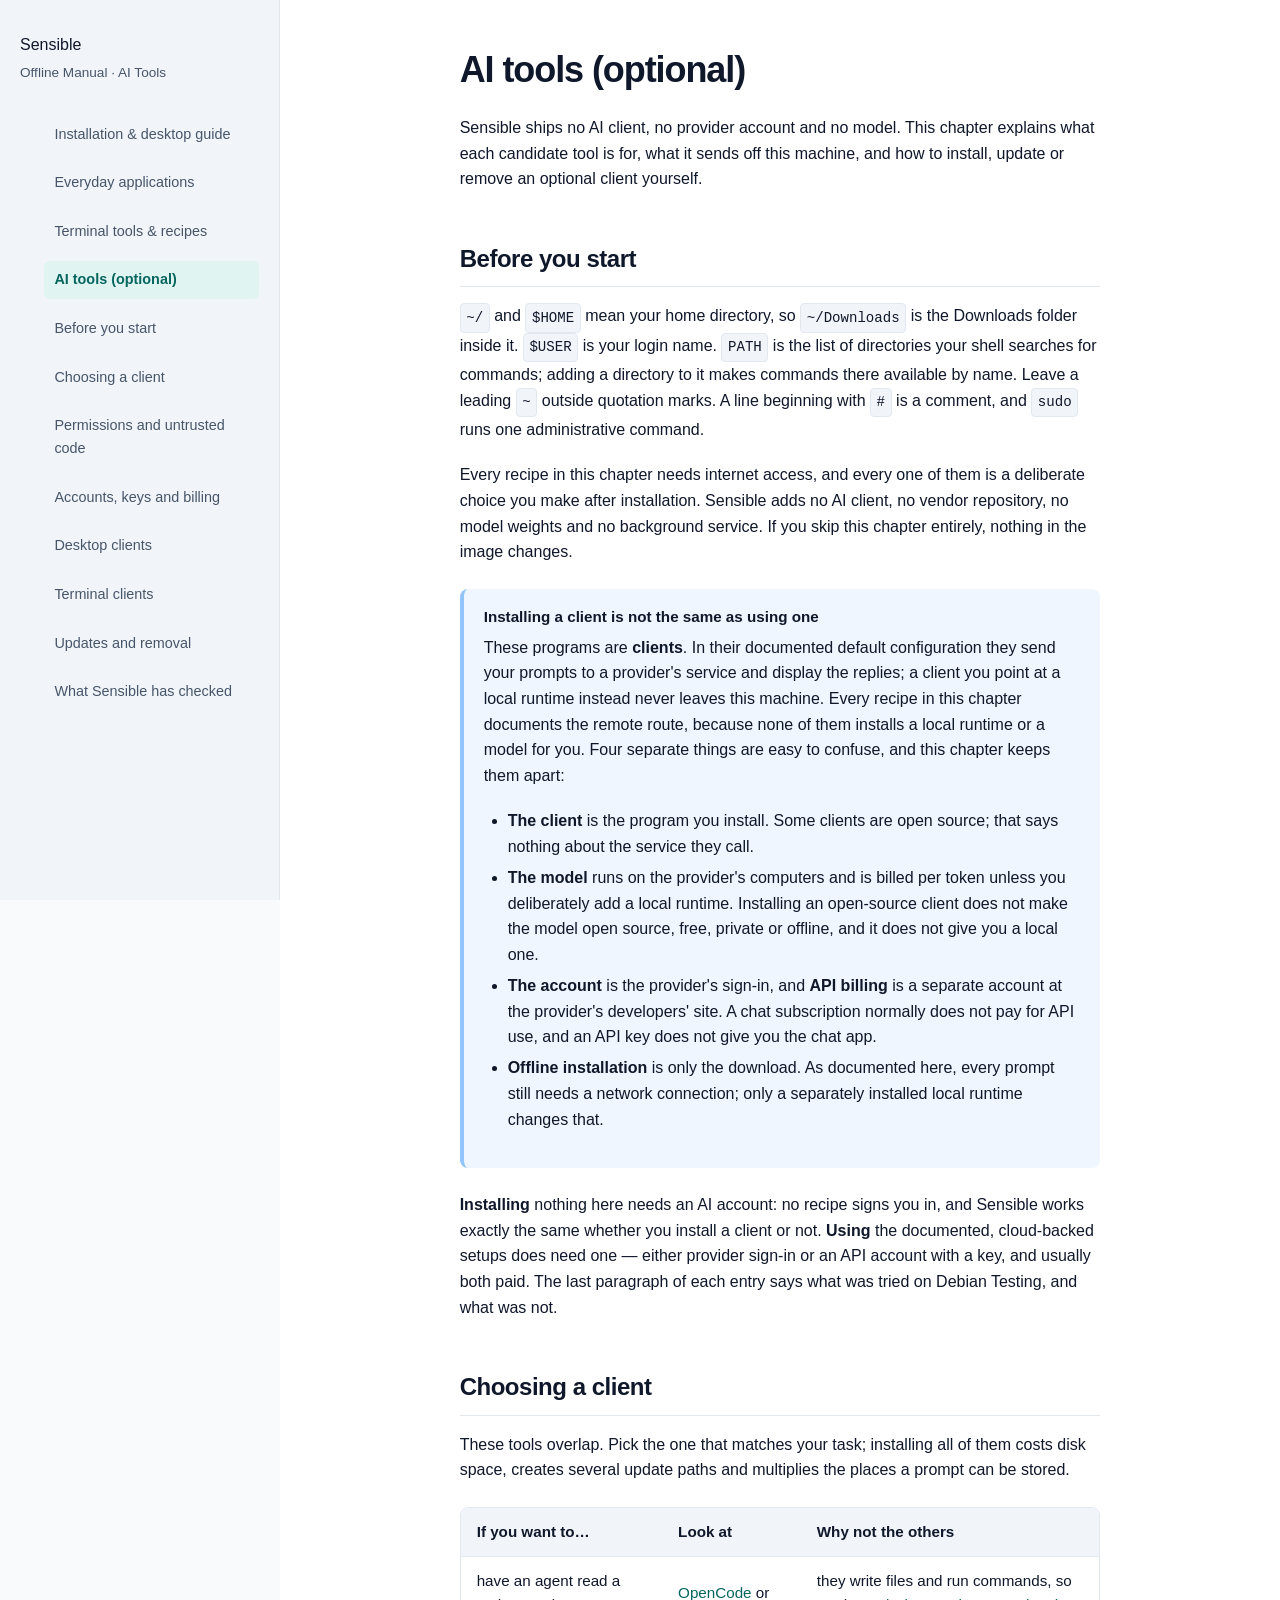
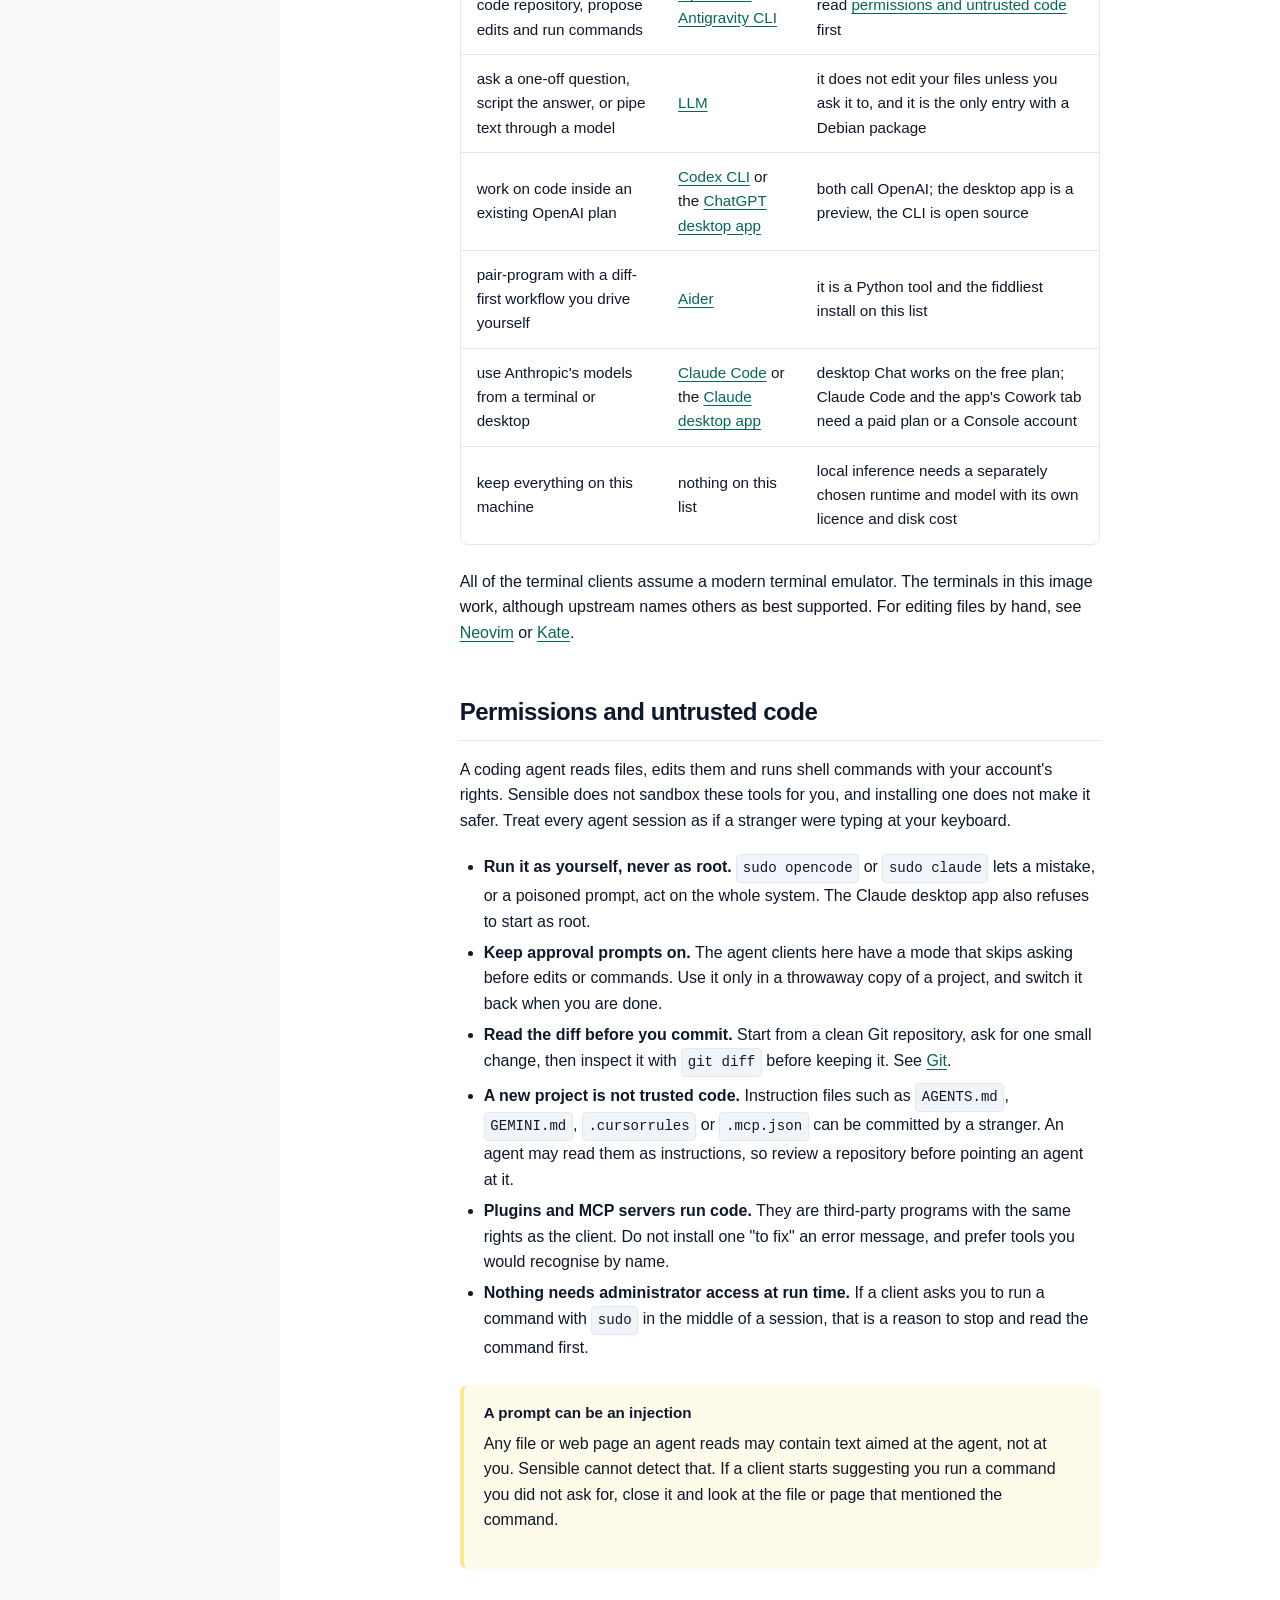
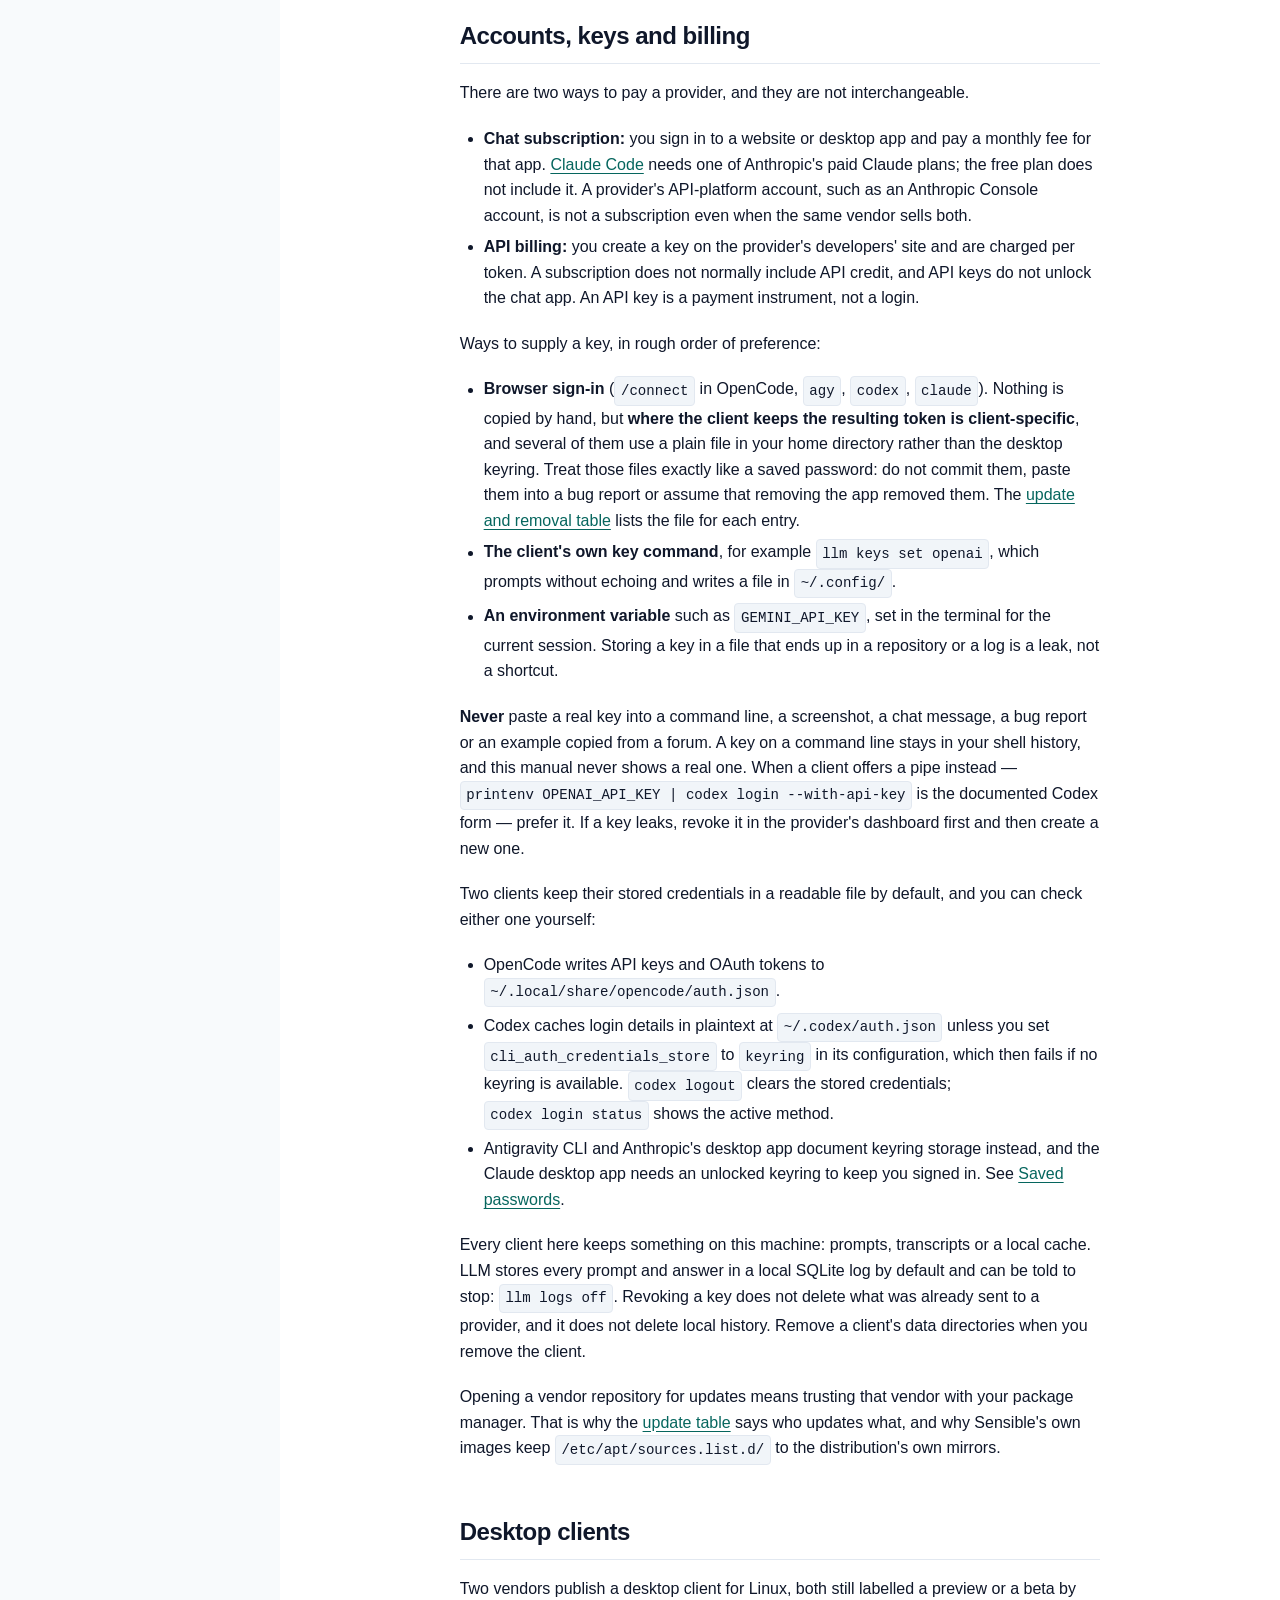
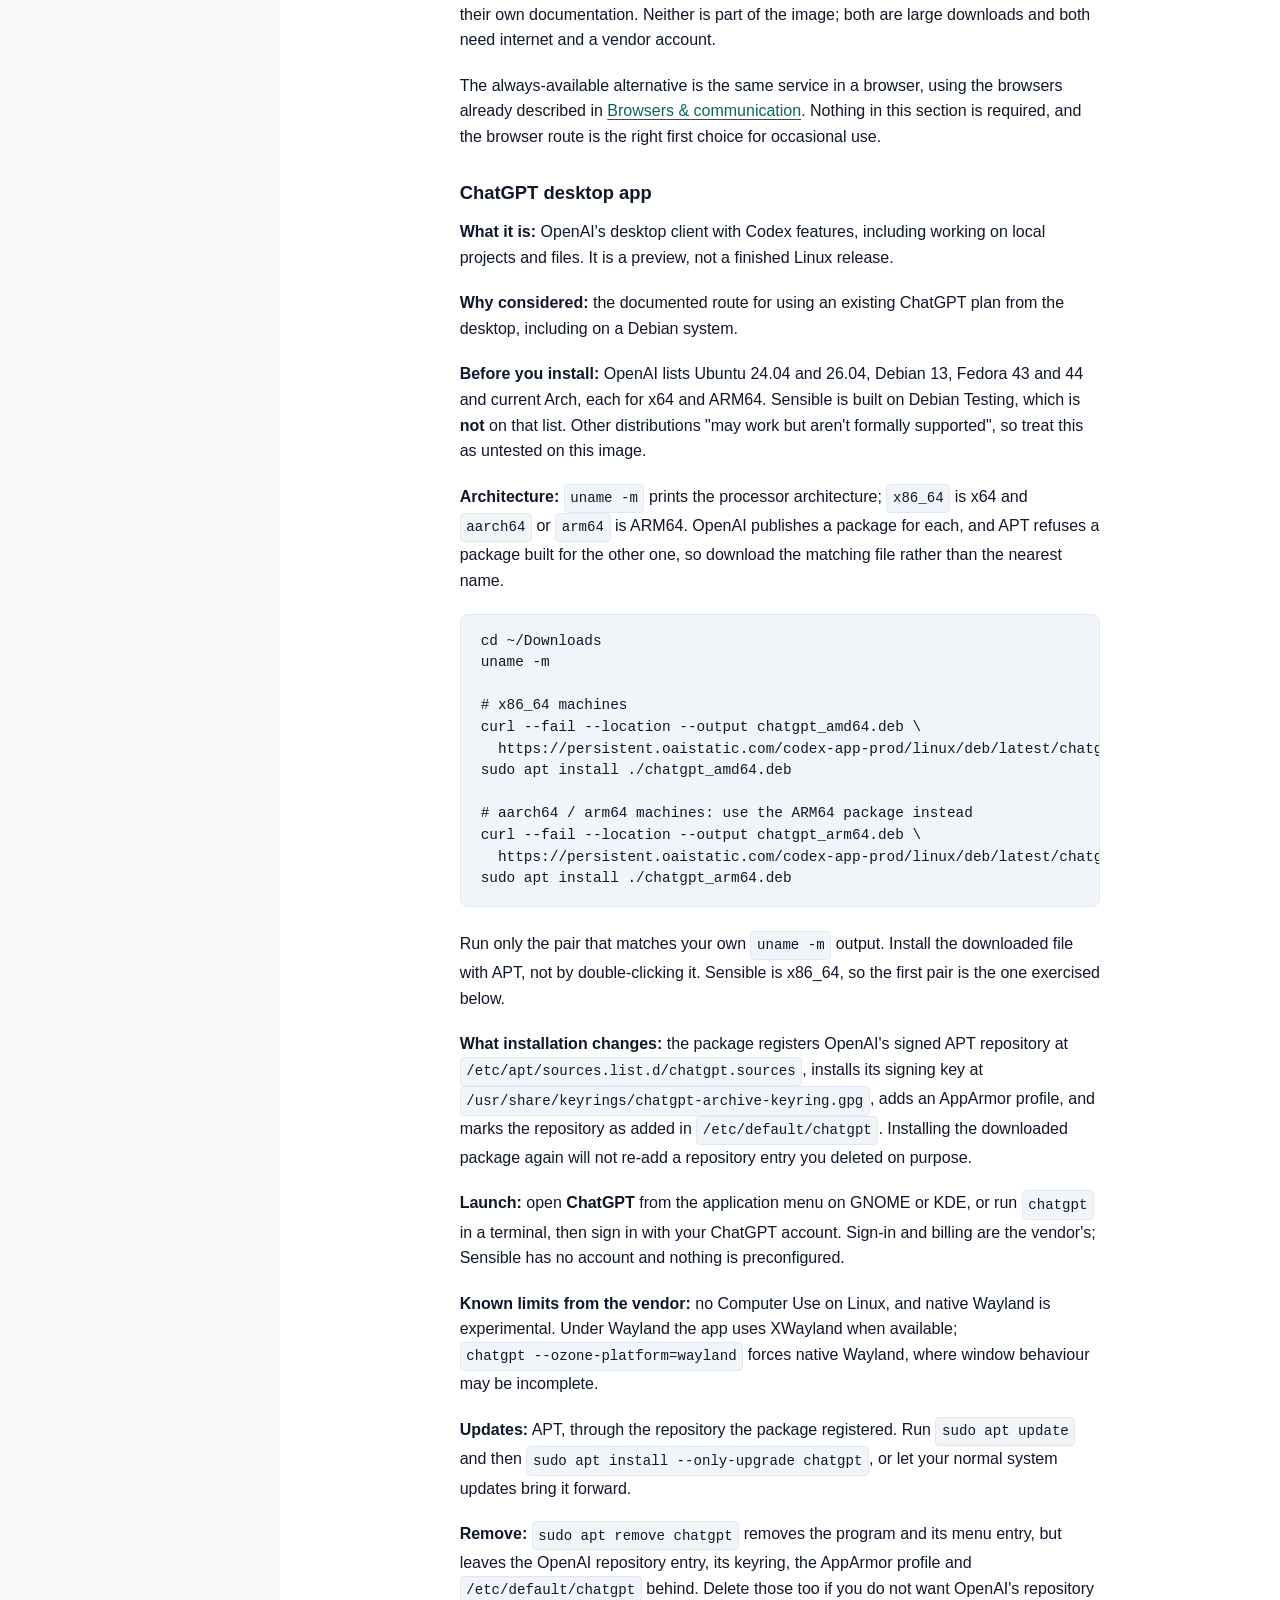
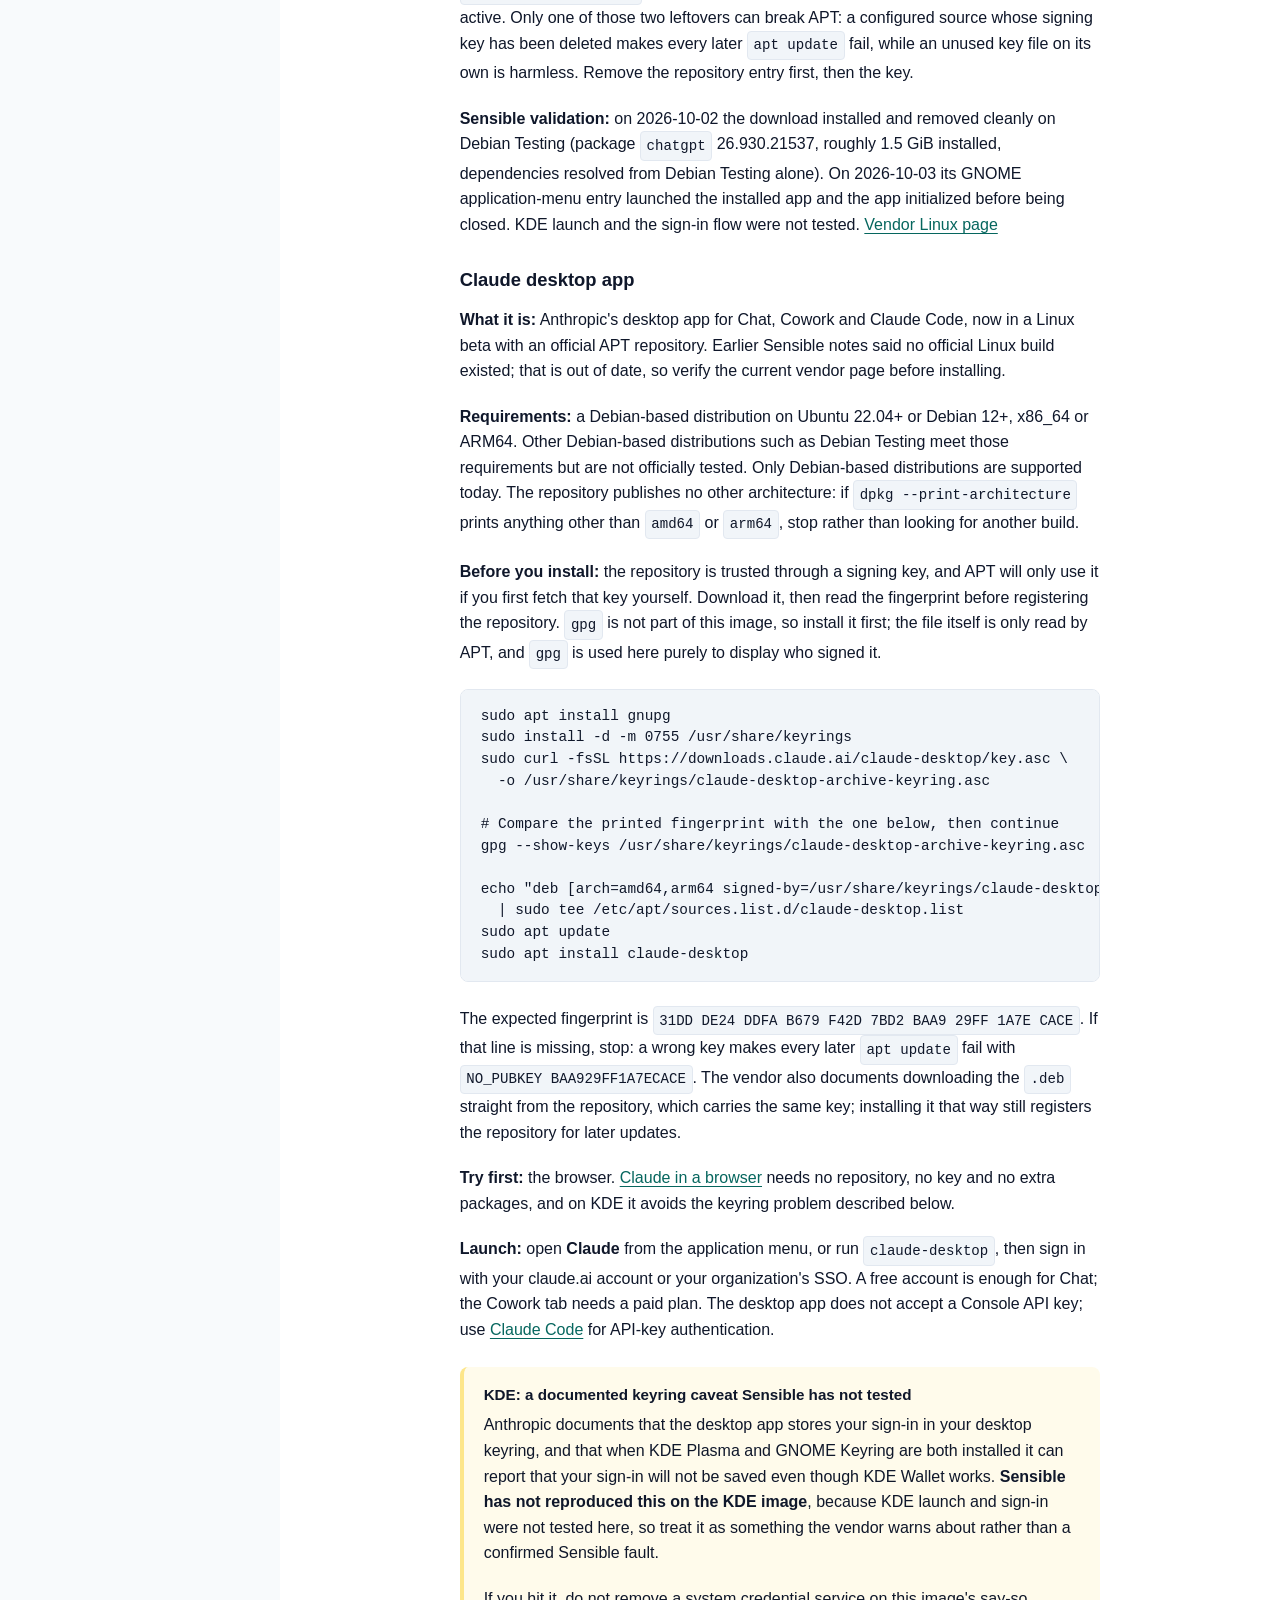
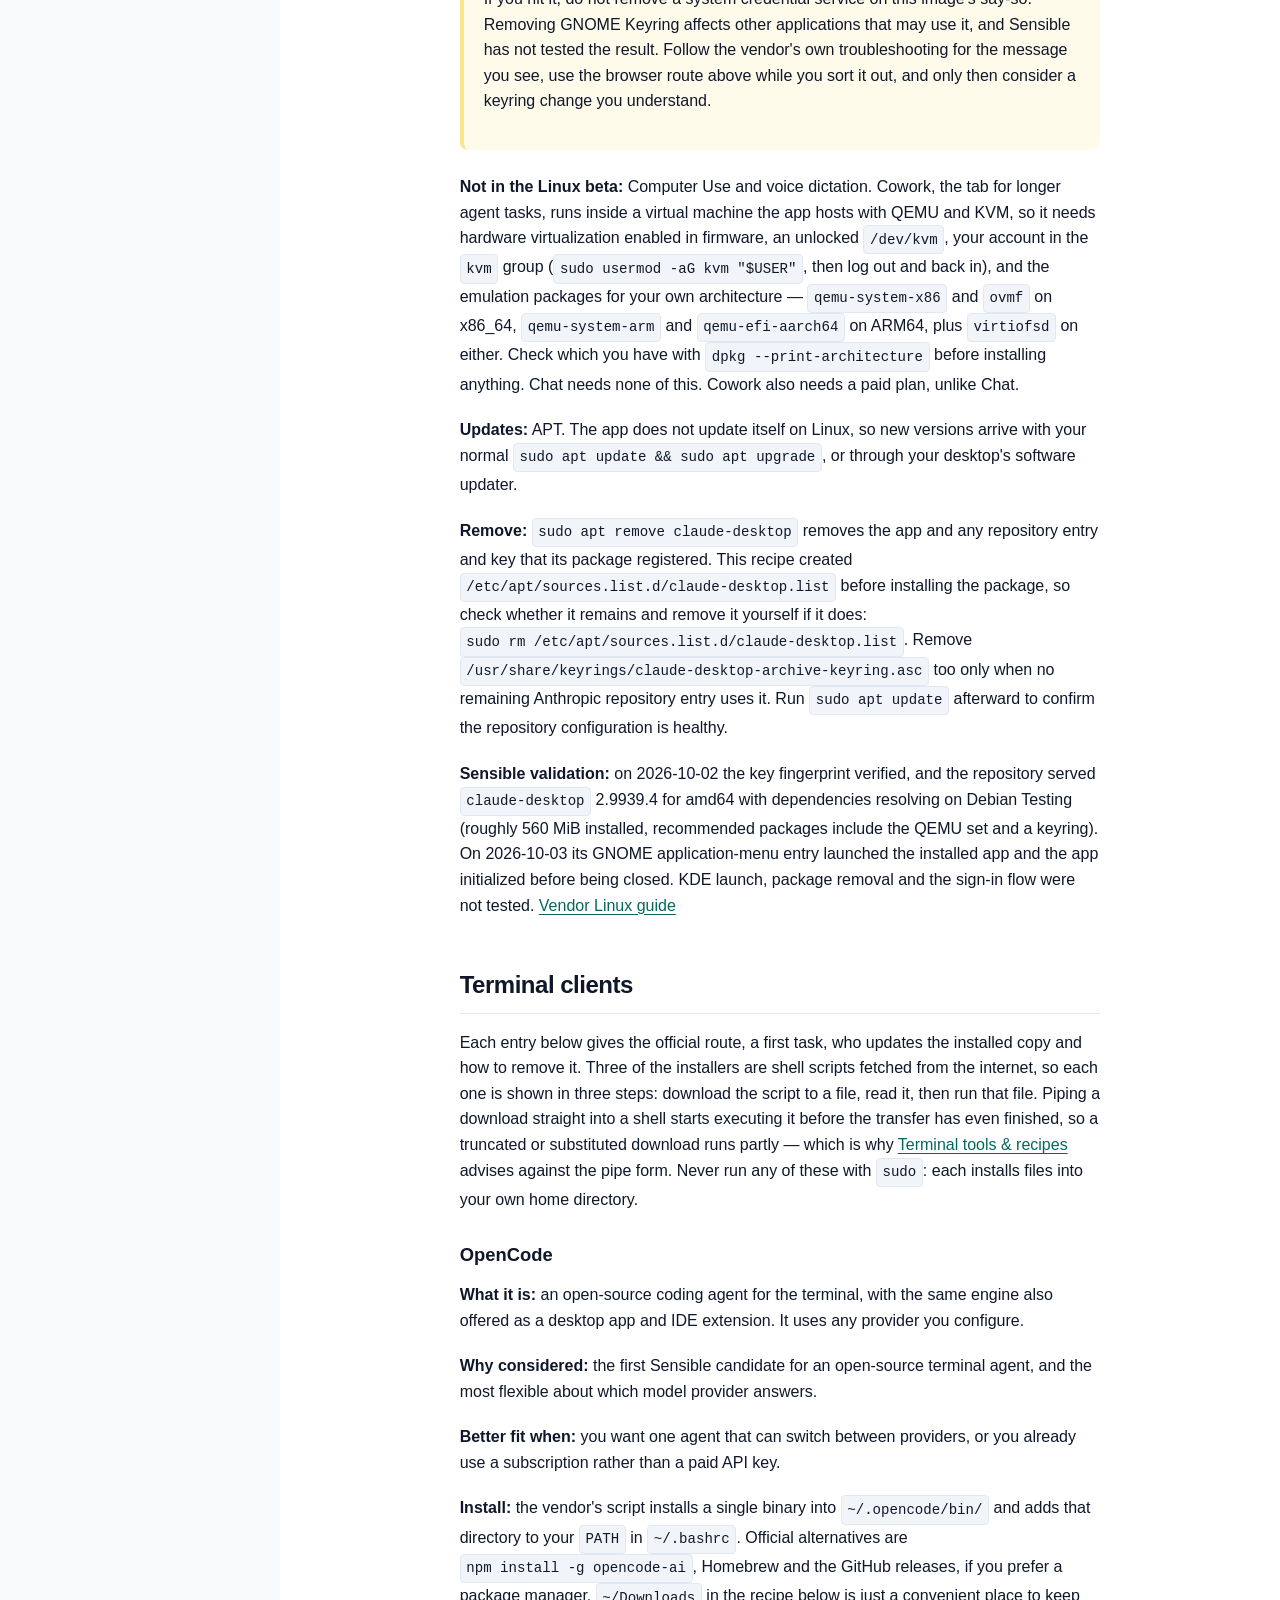
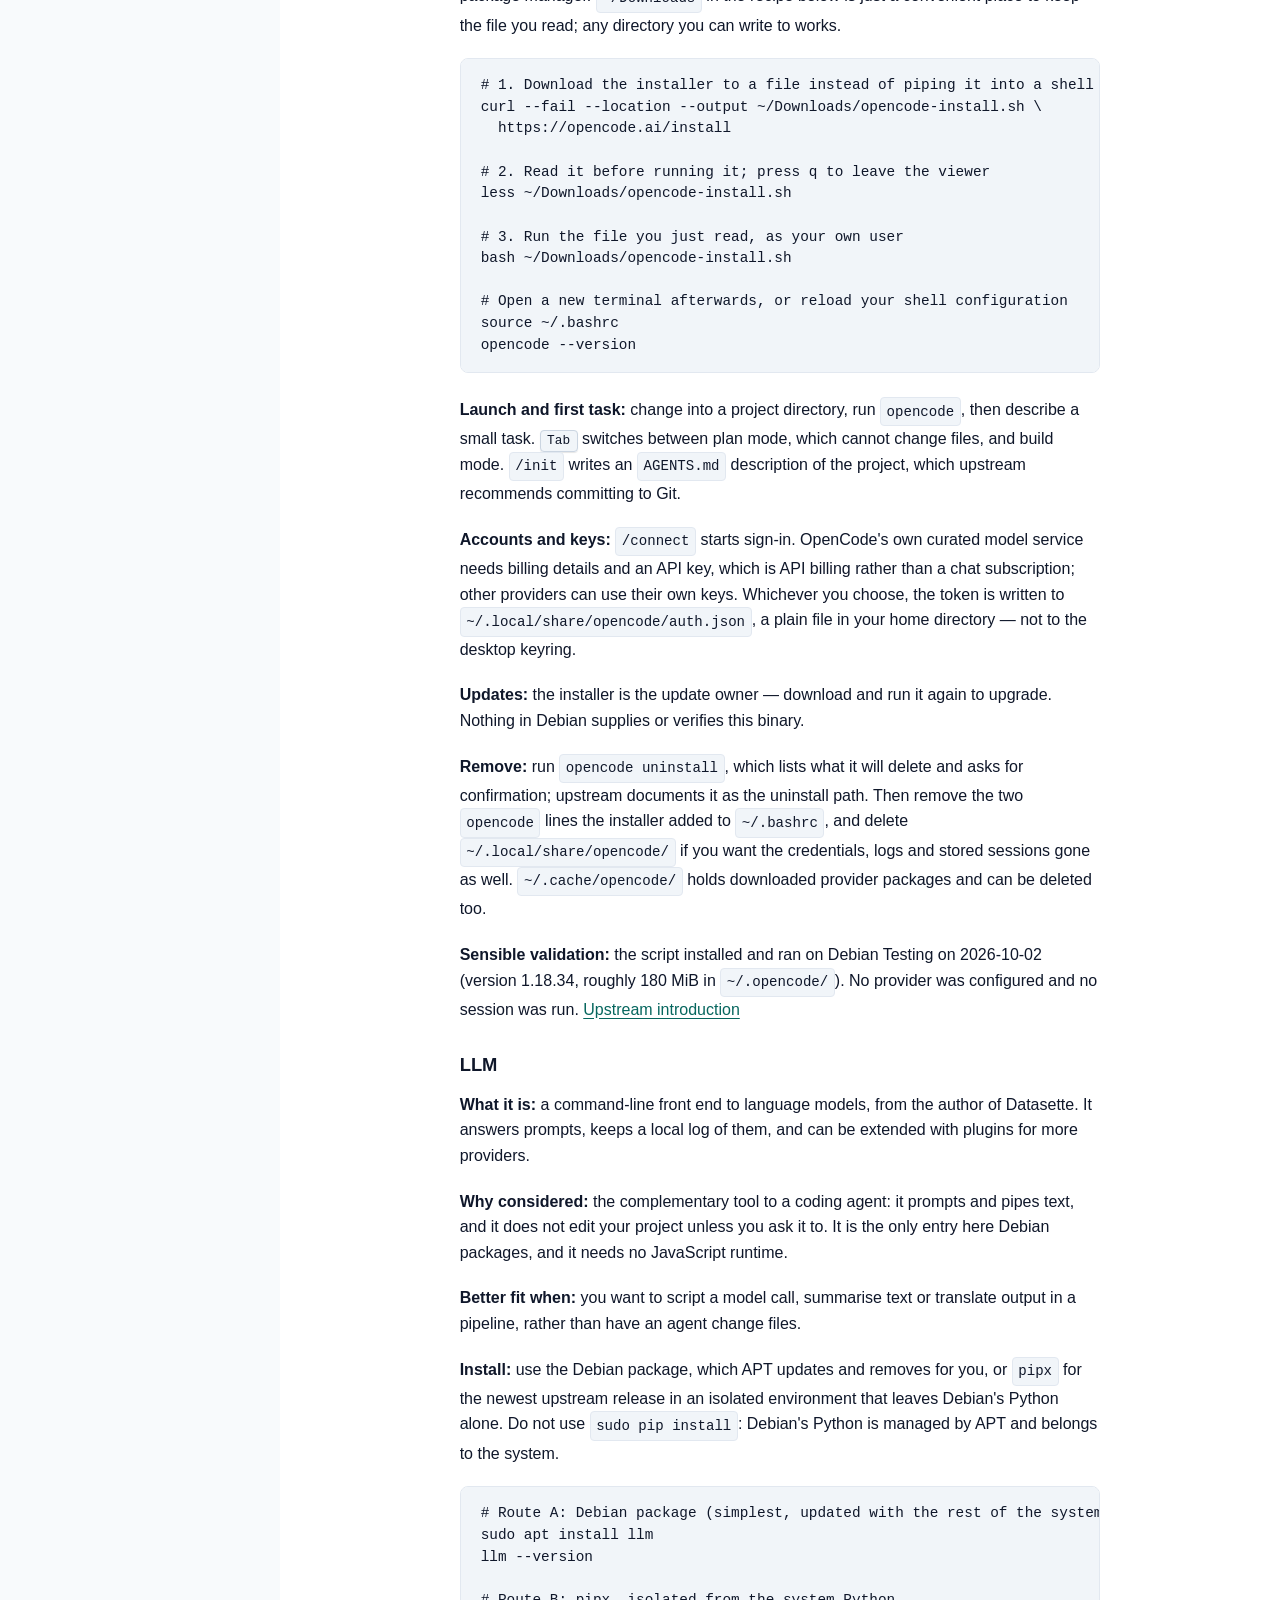
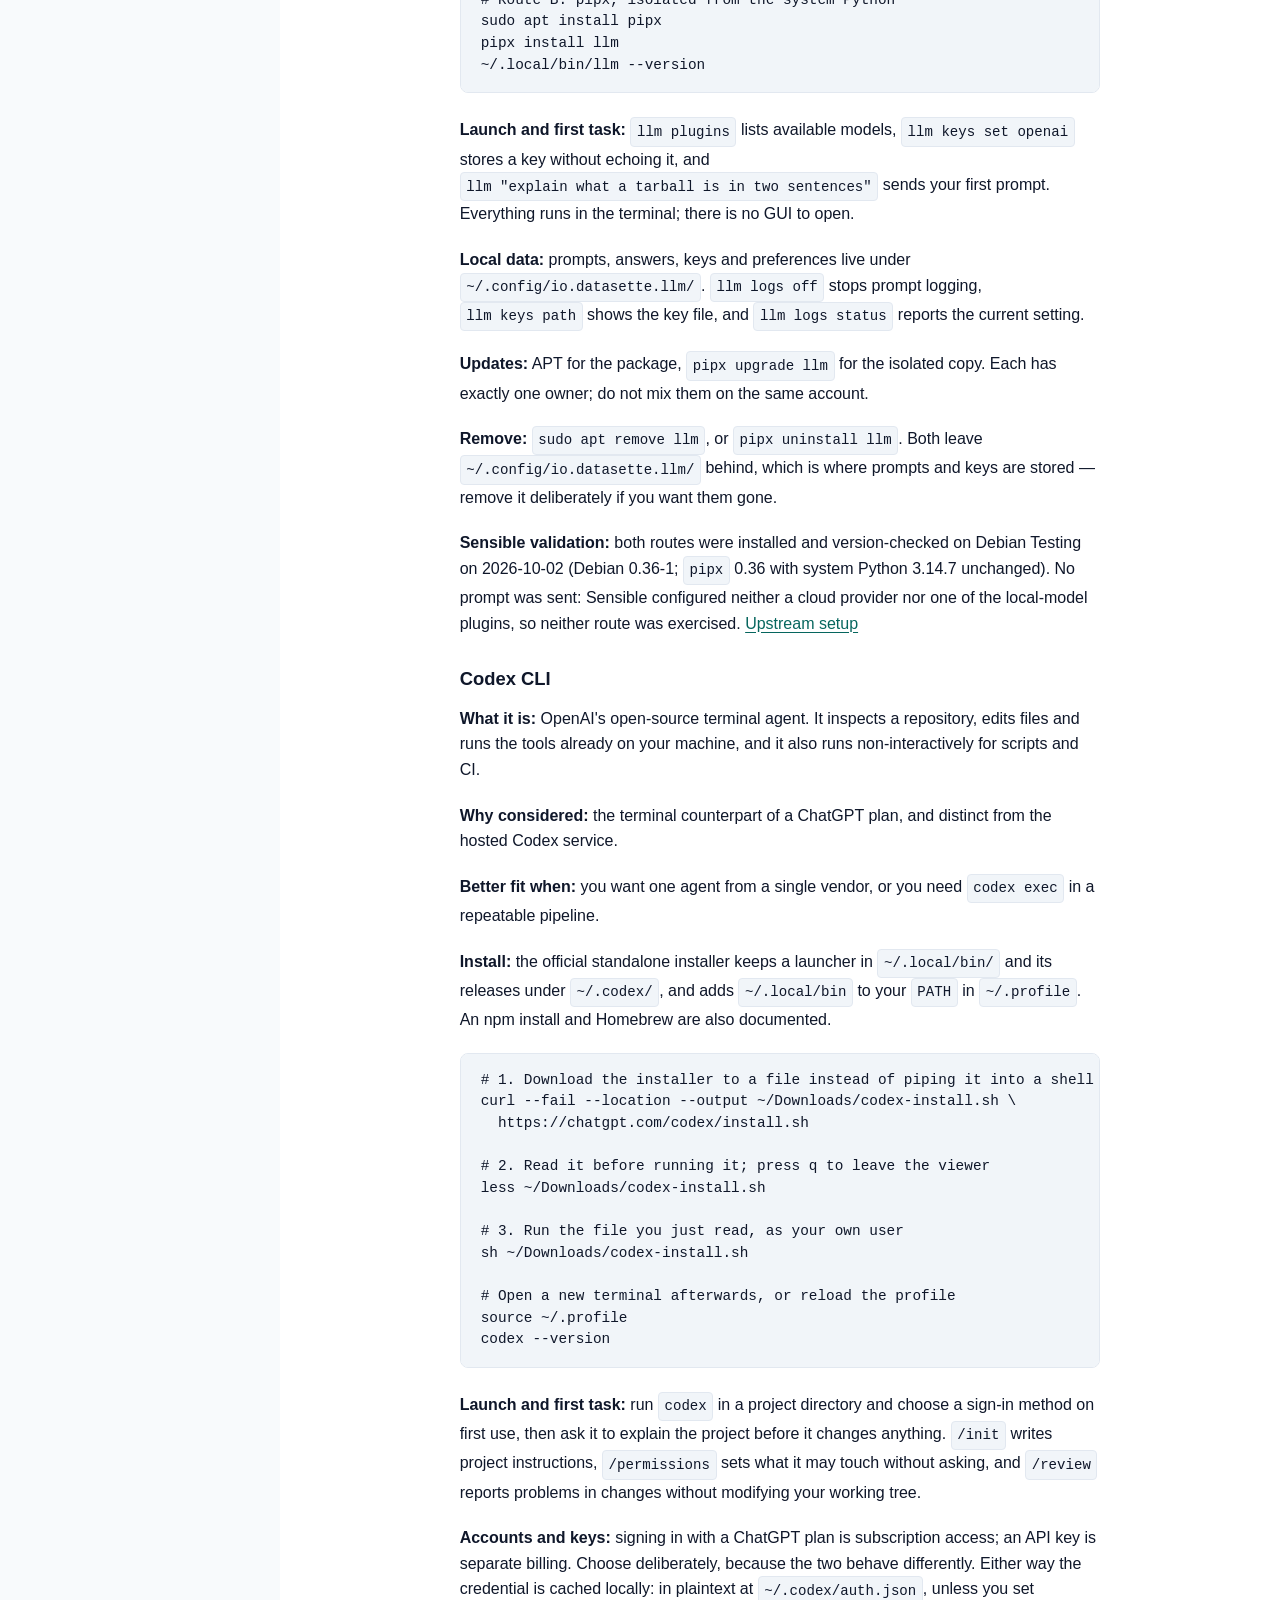
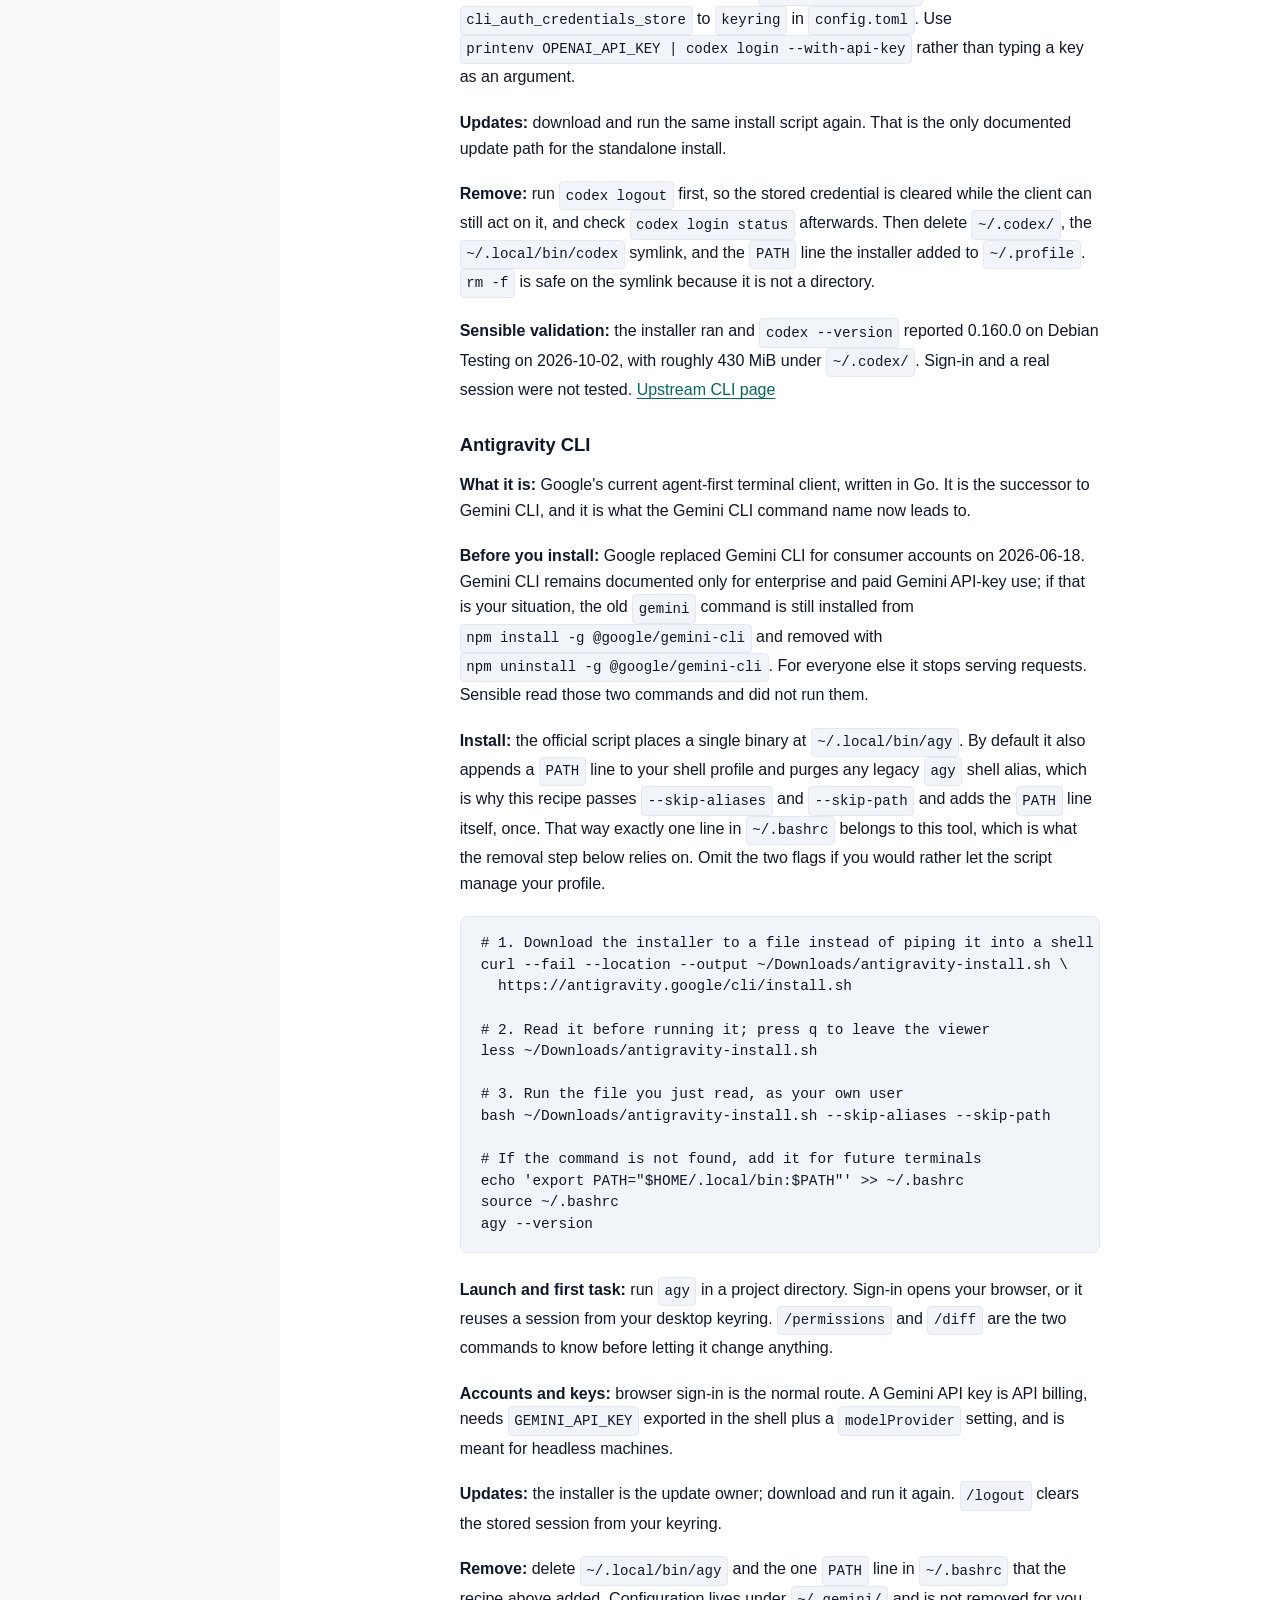
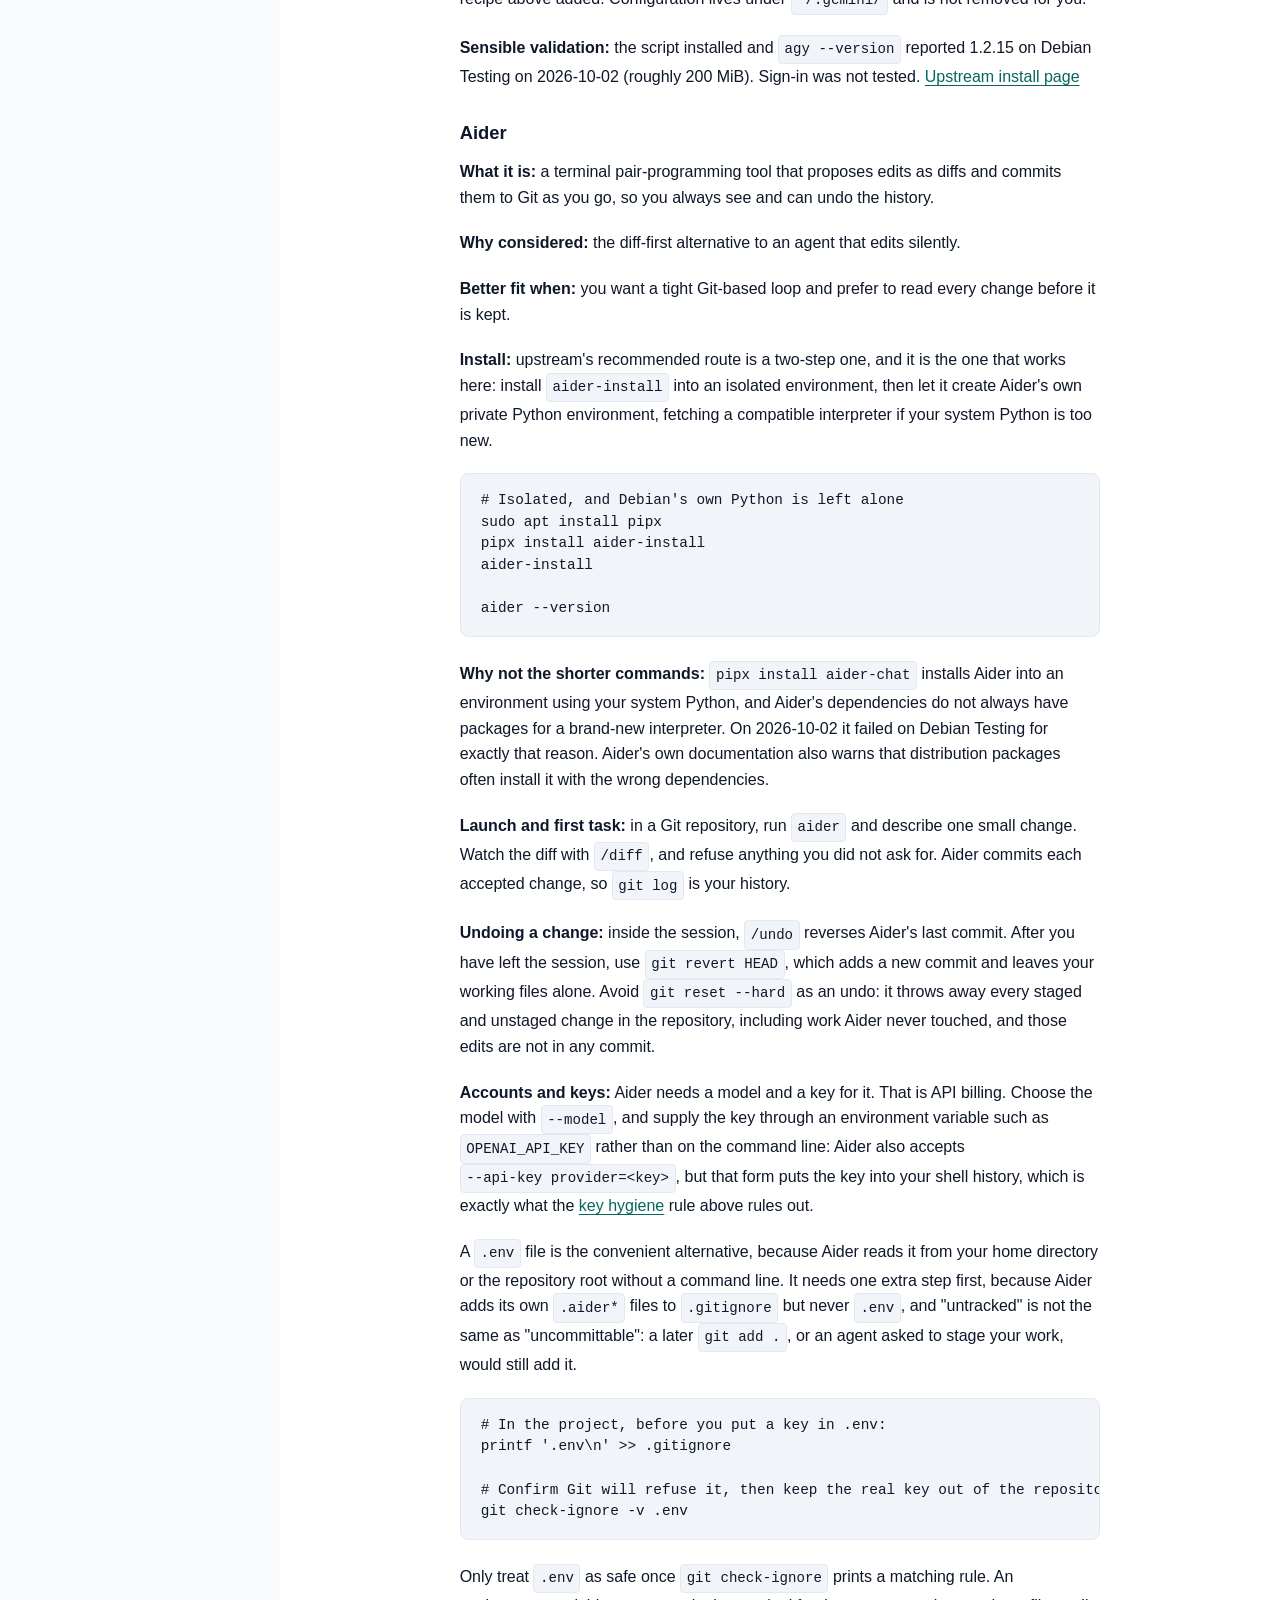
==== commit 635ba467: "docs(manual): non-destructive undo, guarded .env, shared uv dirs, honest status Third review round. " ====
--- a/manual/ai-tools.html
+++ b/manual/ai-tools.html
@@ -222,7 +222,7 @@
         <article id="antigravity"><h3>Antigravity CLI</h3>
           <p><strong>What it is:</strong> Google's current agent-first terminal client, written in Go. It is the successor to Gemini CLI, and it is what the Gemini CLI command name now leads to.</p>
           <p><strong>Before you install:</strong> Google replaced Gemini CLI for consumer accounts on 2026-06-18. Gemini CLI remains documented only for enterprise and paid Gemini API-key use; if that is your situation, the old <code>gemini</code> command is still installed from <code>npm install -g @google/gemini-cli</code> and removed with <code>npm uninstall -g @google/gemini-cli</code>. For everyone else it stops serving requests. Sensible read those two commands and did not run them.</p>
-          <p><strong>Install:</strong> the official script places a single binary at <code>~/.local/bin/agy</code> and does not edit your shell configuration. <code>--skip-aliases</code> also stops it removing any leftover <code>agy</code> shell alias, and <code>--skip-path</code> stops it touching your profile.</p>
+          <p><strong>Install:</strong> the official script places a single binary at <code>~/.local/bin/agy</code>. By default it also appends a <code>PATH</code> line to your shell profile and purges any legacy <code>agy</code> shell alias, which is why this recipe passes <code>--skip-aliases</code> and <code>--skip-path</code> and adds the <code>PATH</code> line itself, once. That way exactly one line in <code>~/.bashrc</code> belongs to this tool, which is what the removal step below relies on. Omit the two flags if you would rather let the script manage your profile.</p>
           <pre><code># 1. Download the installer to a file instead of piping it into a shell
 curl --fail --location --output ~/Downloads/antigravity-install.sh \
   https://antigravity.google/cli/install.sh
@@ -231,7 +231,7 @@
 less ~/Downloads/antigravity-install.sh
 
 # 3. Run the file you just read, as your own user
-bash ~/Downloads/antigravity-install.sh
+bash ~/Downloads/antigravity-install.sh --skip-aliases --skip-path
 
 # If the command is not found, add it for future terminals
 echo 'export PATH="$HOME/.local/bin:$PATH"' &gt;&gt; ~/.bashrc
@@ -240,7 +240,7 @@
           <p><strong>Launch and first task:</strong> run <code>agy</code> in a project directory. Sign-in opens your browser, or it reuses a session from your desktop keyring. <code>/permissions</code> and <code>/diff</code> are the two commands to know before letting it change anything.</p>
           <p><strong>Accounts and keys:</strong> browser sign-in is the normal route. A Gemini API key is API billing, needs <code>GEMINI_API_KEY</code> exported in the shell plus a <code>modelProvider</code> setting, and is meant for headless machines.</p>
           <p><strong>Updates:</strong> the installer is the update owner; download and run it again. <code>/logout</code> clears the stored session from your keyring.</p>
-          <p><strong>Remove:</strong> delete <code>~/.local/bin/agy</code> and, if you added the <code>PATH</code> line yourself, the matching line in <code>~/.bashrc</code>. Configuration lives under <code>~/.gemini/</code> and is not removed for you.</p>
+          <p><strong>Remove:</strong> delete <code>~/.local/bin/agy</code> and the one <code>PATH</code> line in <code>~/.bashrc</code> that the recipe above added. Configuration lives under <code>~/.gemini/</code> and is not removed for you.</p>
           <p><strong>Sensible validation:</strong> the script installed and <code>agy --version</code> reported 1.2.15 on Debian Testing on 2026-10-02 (roughly 200 MiB). Sign-in was not tested. <a href="https://antigravity.google/docs/cli/install">Upstream install page</a></p>
         </article>
         <article id="aider"><h3>Aider</h3>
@@ -255,8 +255,16 @@
 
 aider --version</code></pre>
           <p><strong>Why not the shorter commands:</strong> <code>pipx install aider-chat</code> installs Aider into an environment using your system Python, and Aider's dependencies do not always have packages for a brand-new interpreter. On 2026-10-02 it failed on Debian Testing for exactly that reason. Aider's own documentation also warns that distribution packages often install it with the wrong dependencies.</p>
-          <p><strong>Launch and first task:</strong> in a Git repository, run <code>aider</code> and describe one small change. Watch the diff, and refuse anything you did not ask for. Aider commits each accepted change, so <code>git log</code> is your history and <code>git reset --hard HEAD~1</code> undoes the last one.</p>
-          <p><strong>Accounts and keys:</strong> Aider needs a model and a key for it. That is API billing. Choose the model with <code>--model</code>, and supply the key through an environment variable such as <code>OPENAI_API_KEY</code> or an untracked <code>.env</code> file in the project rather than on the command line: Aider also accepts <code>--api-key provider=&lt;key&gt;</code>, but that form puts the key into your shell history, which is exactly what the <a href="#accounts">key hygiene</a> rule above rules out.</p>
+          <p><strong>Launch and first task:</strong> in a Git repository, run <code>aider</code> and describe one small change. Watch the diff with <code>/diff</code>, and refuse anything you did not ask for. Aider commits each accepted change, so <code>git log</code> is your history.</p>
+          <p><strong>Undoing a change:</strong> inside the session, <code>/undo</code> reverses Aider's last commit. After you have left the session, use <code>git revert HEAD</code>, which adds a new commit and leaves your working files alone. Avoid <code>git reset --hard</code> as an undo: it throws away every staged and unstaged change in the repository, including work Aider never touched, and those edits are not in any commit.</p>
+          <p><strong>Accounts and keys:</strong> Aider needs a model and a key for it. That is API billing. Choose the model with <code>--model</code>, and supply the key through an environment variable such as <code>OPENAI_API_KEY</code> rather than on the command line: Aider also accepts <code>--api-key provider=&lt;key&gt;</code>, but that form puts the key into your shell history, which is exactly what the <a href="#accounts">key hygiene</a> rule above rules out.</p>
+          <p>A <code>.env</code> file is the convenient alternative, because Aider reads it from your home directory or the repository root without a command line. It needs one extra step first, because Aider adds its own <code>.aider*</code> files to <code>.gitignore</code> but never <code>.env</code>, and "untracked" is not the same as "uncommittable": a later <code>git add .</code>, or an agent asked to stage your work, would still add it.</p>
+          <pre><code># In the project, before you put a key in .env:
+printf '.env\n' &gt;&gt; .gitignore
+
+# Confirm Git will refuse it, then keep the real key out of the repository
+git check-ignore -v .env</code></pre>
+          <p>Only treat <code>.env</code> as safe once <code>git check-ignore</code> prints a matching rule. An environment variable you export in the terminal for the current session needs no file at all, which is why it is the first choice above.</p>
           <p><strong>Updates:</strong> <code>pipx upgrade aider-install</code> followed by <code>aider-install</code> again. It is the only owner of the Aider copy; do not also install the Debian or npm variant.</p>
           <p><strong>Remove:</strong> this route installs two separate things, and the order matters. <code>aider-install</code> puts its own copy of <code>uv</code> inside the pipx environment and uses it to create Aider in <code>~/.local/share/uv/tools/aider-chat</code>, with <code>~/.local/bin/aider</code> symlinked into it — and that <code>uv</code> is not on your <code>PATH</code>, so a bare <code>uv tool uninstall</code> fails with "command not found". Remove Aider first, using the copy inside the environment:</p>
           <pre><code># 1. Remove Aider's own environment and the ~/.local/bin/aider symlink
@@ -264,7 +272,11 @@
 
 # 2. Now remove the installer that supplied uv
 pipx uninstall aider-install</code></pre>
-          <p>Those two steps were run in that order on 2026-10-03 as an ordinary, non-root user, and <code>aider</code> was gone afterwards. Two things still remain afterwards, and neither is removed for you: the private CPython 3.12 that <code>aider-install</code> downloaded into <code>~/.local/share/uv/python/</code> (about 112 MiB) and uv's download cache in <code>~/.cache/uv/</code> (about 572 MiB after one install). Delete those two directories yourself if you want the disk space back; check the contents first, because both are permanent deletions.</p>
+          <p>Those two steps were run in that order on 2026-10-03 as an ordinary, non-root user, and <code>aider</code> was gone afterwards. Disk is not fully reclaimed: <code>aider-install</code> also left a private CPython 3.12 in <code>~/.local/share/uv/python/</code> (about 112 MiB) and downloads in uv's cache at <code>~/.cache/uv/</code> (about 572 MiB after one install).</p>
+          <div class="callout warn">
+            <div class="callout-title">Those uv directories are shared, not Aider's alone</div>
+            <p>Other uv-managed tools keep their interpreters and cached downloads in the same two places, so deleting either directory outright can break a tool you never touched or make it re-download everything. Leave them unless you know uv is otherwise unused. If you do want the space back, look first — <code>ls ~/.local/share/uv/tools/</code> lists the tools that share the interpreters, and the cache is the safer of the two to clear because uv can rebuild it.</p>
+          </div>
           <p><strong>Sensible validation:</strong> installed on Debian Testing on 2026-10-02 and <code>aider --version</code> reported 0.86.2, with system Python 3.14.7 unchanged. The removal sequence above was then run on 2026-10-03 as an ordinary user, which is where the measured sizes and the missing <code>uv</code> on <code>PATH</code> come from. No model was called. <a href="https://aider.chat/docs/install.html">Upstream install page</a></p>
         </article>
         <article id="claude-code"><h3>Claude Code</h3>
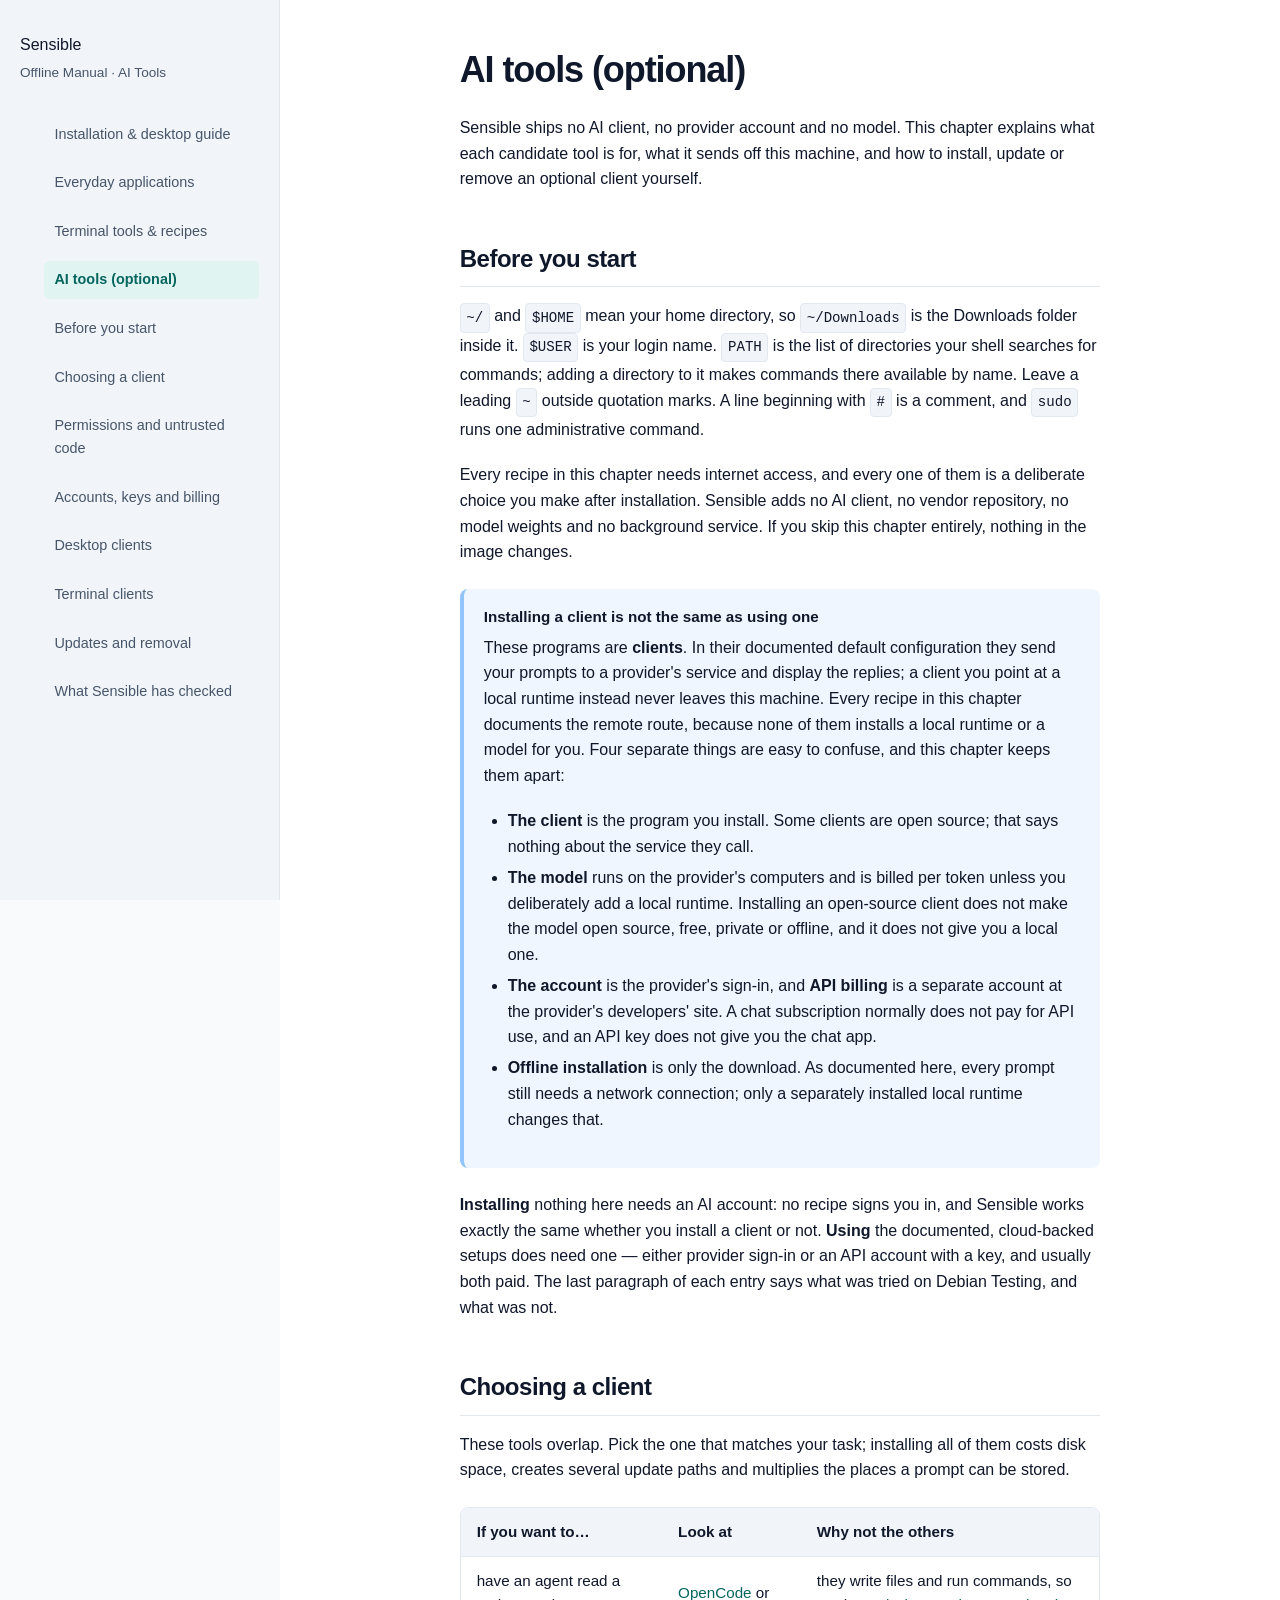
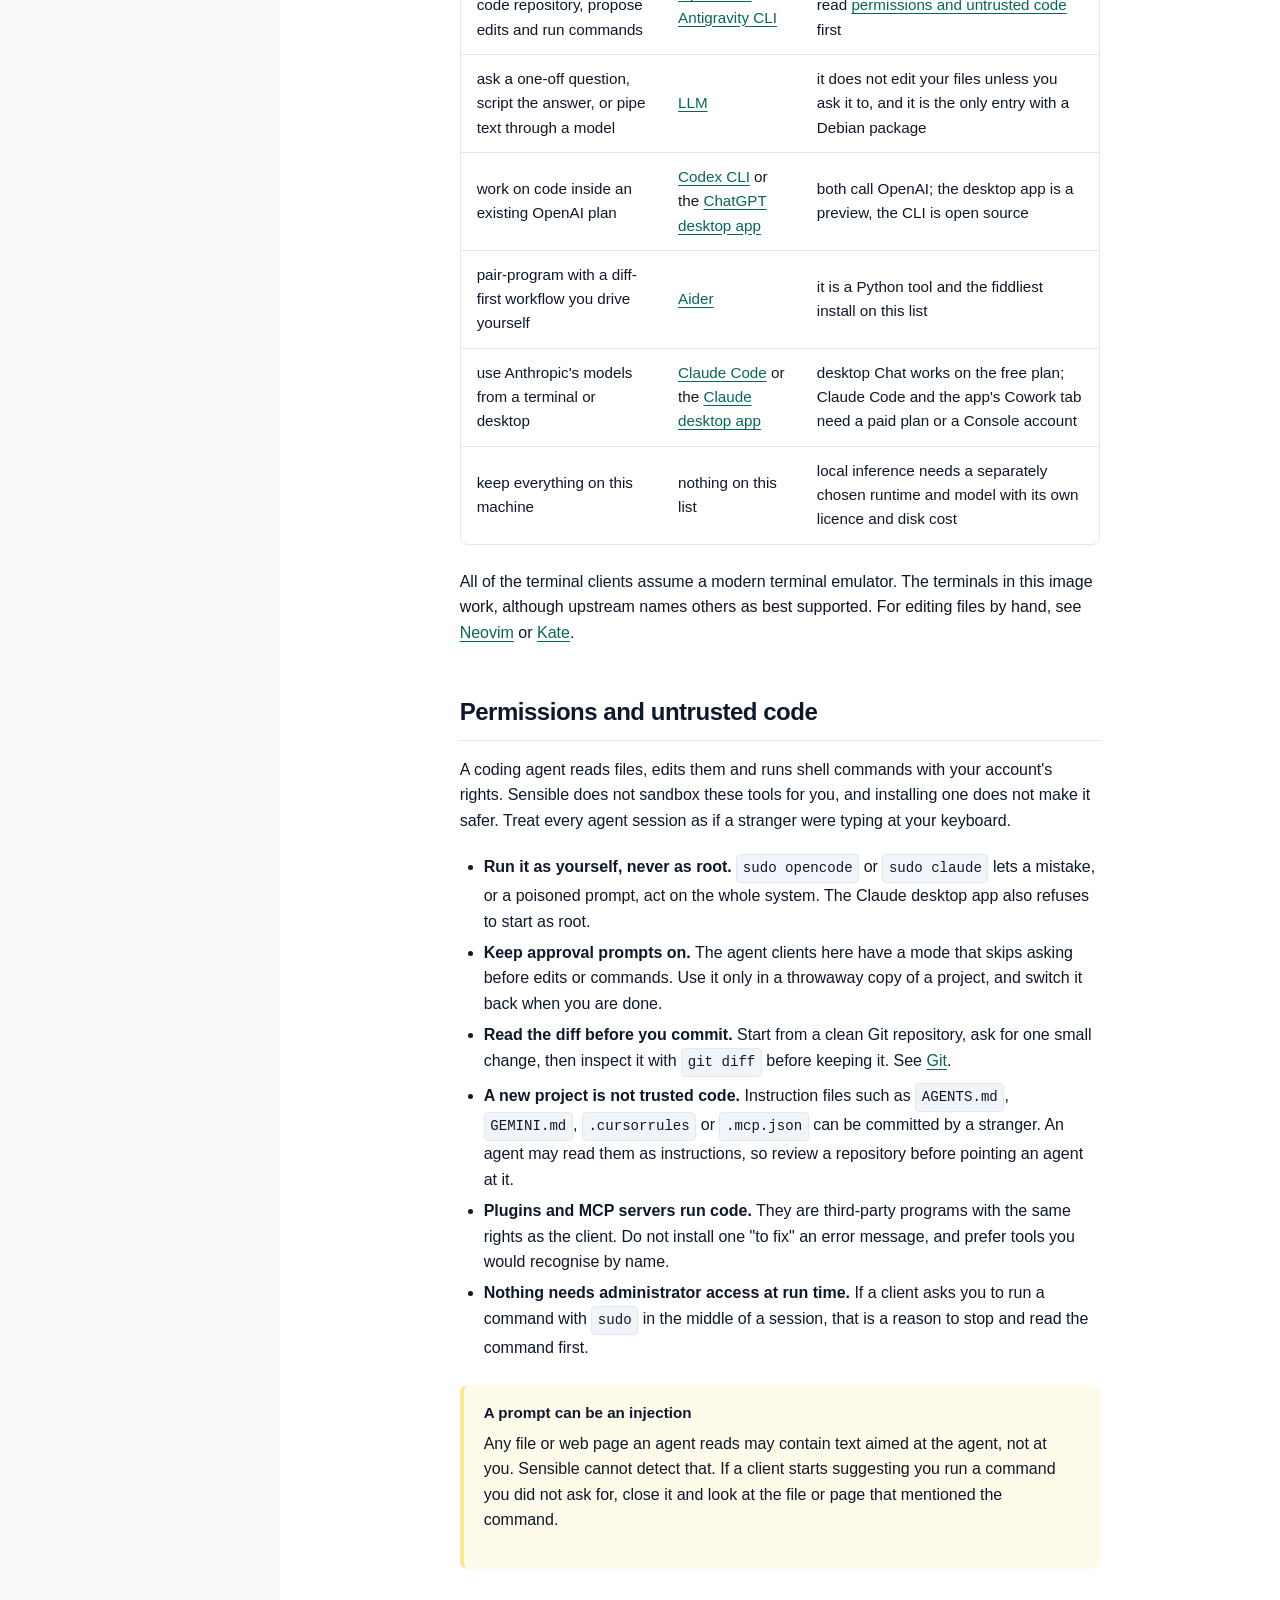
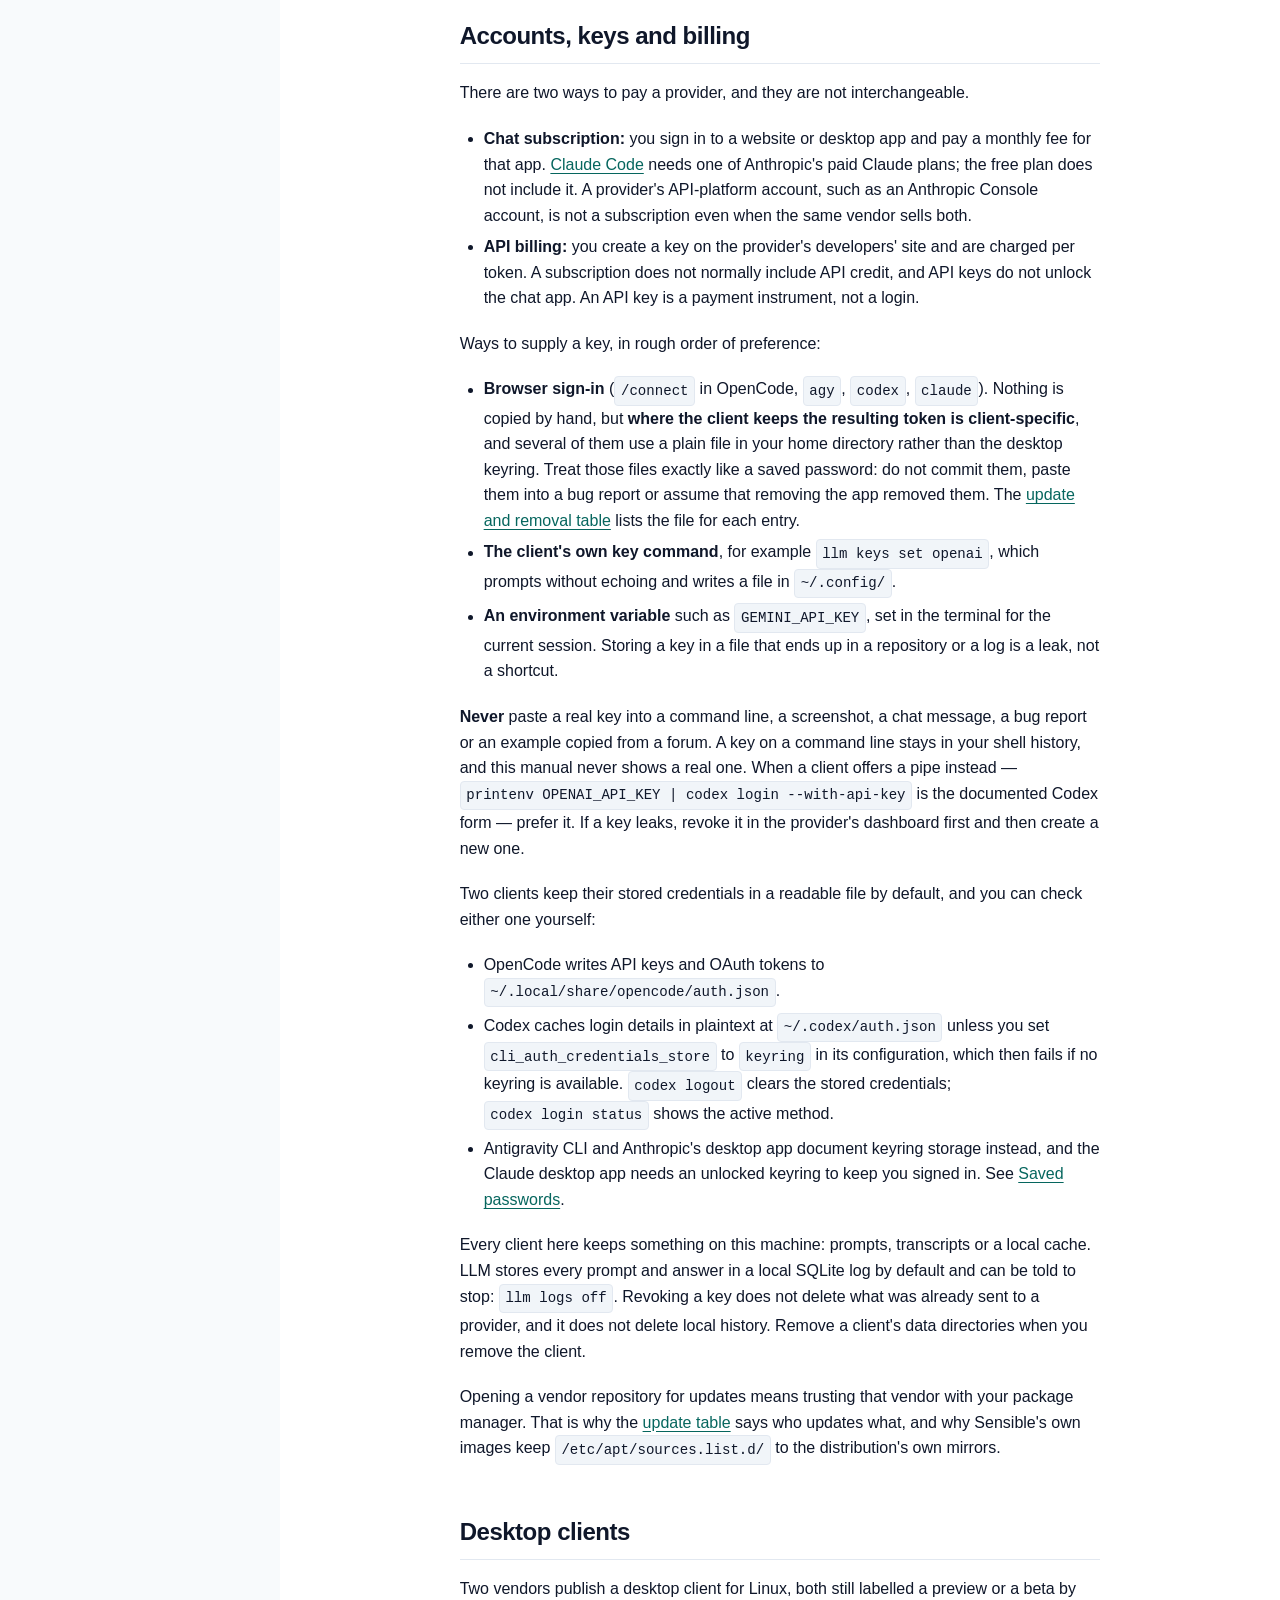
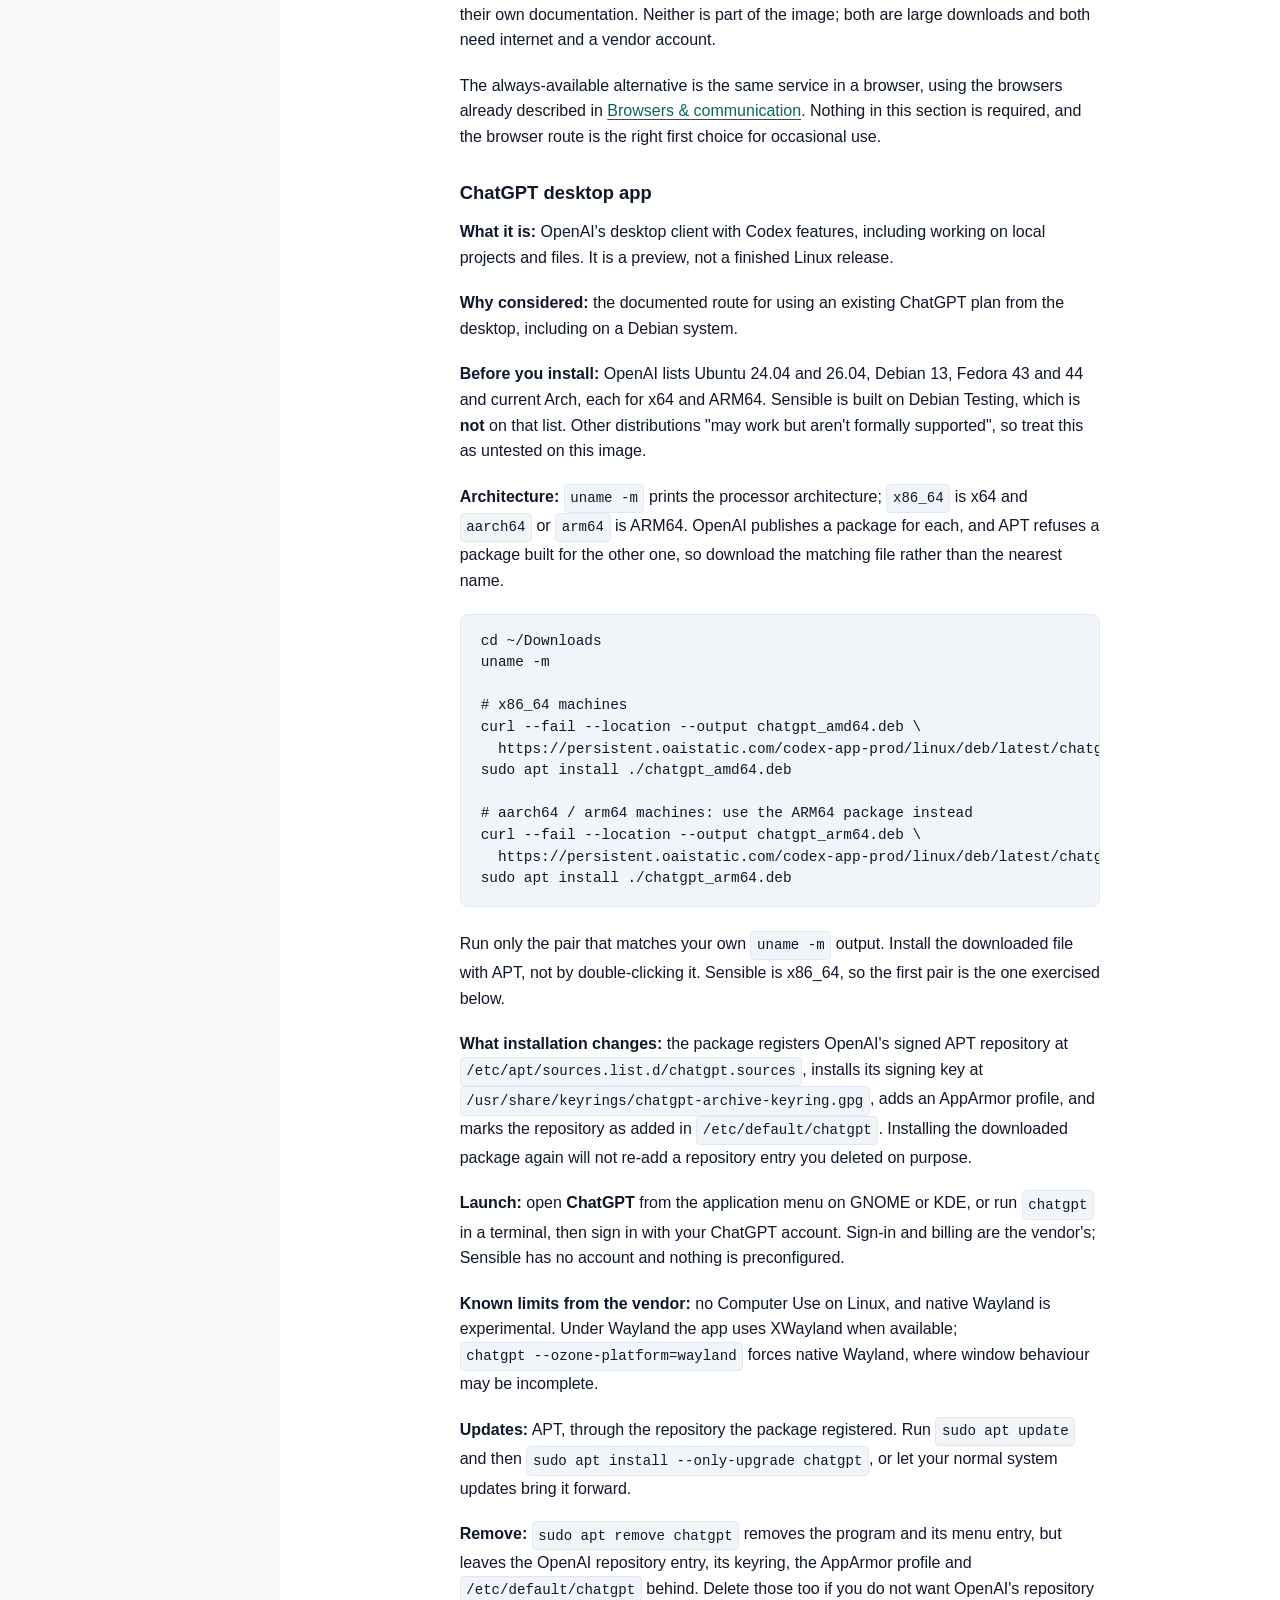
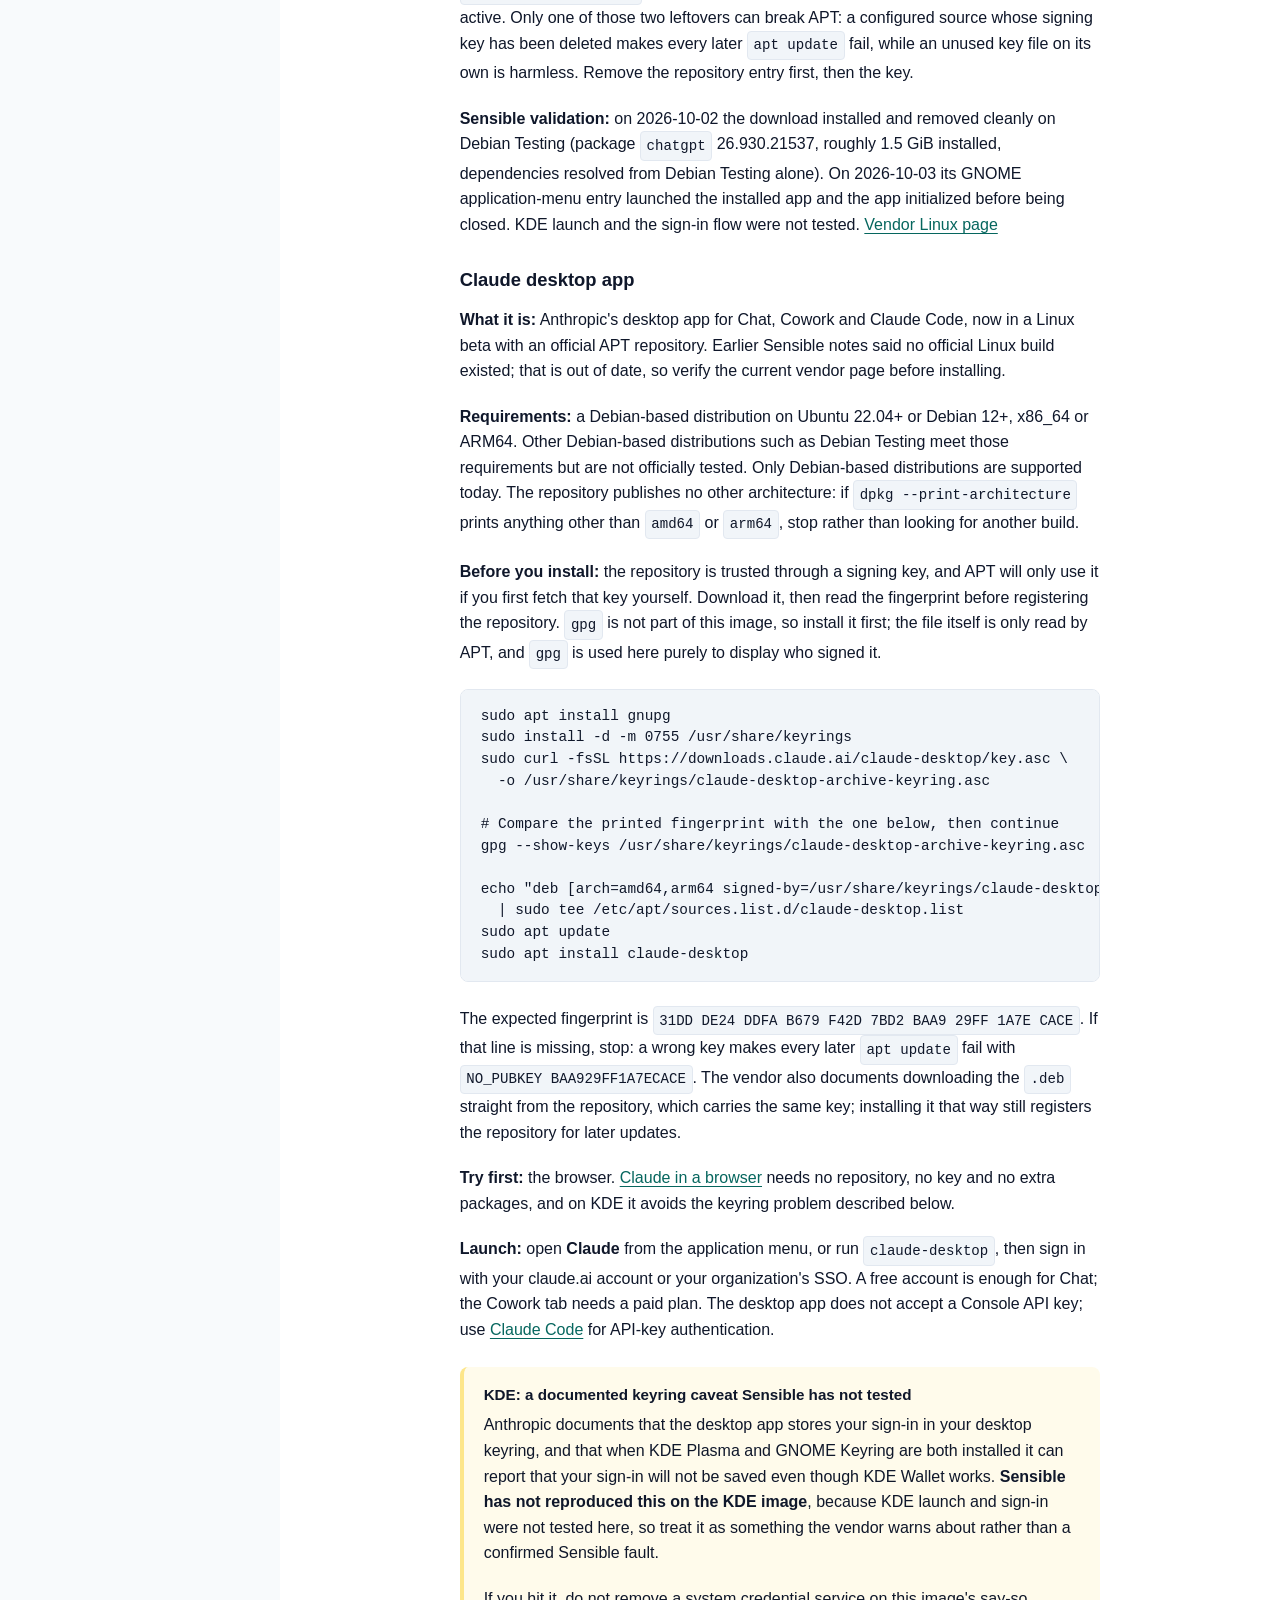
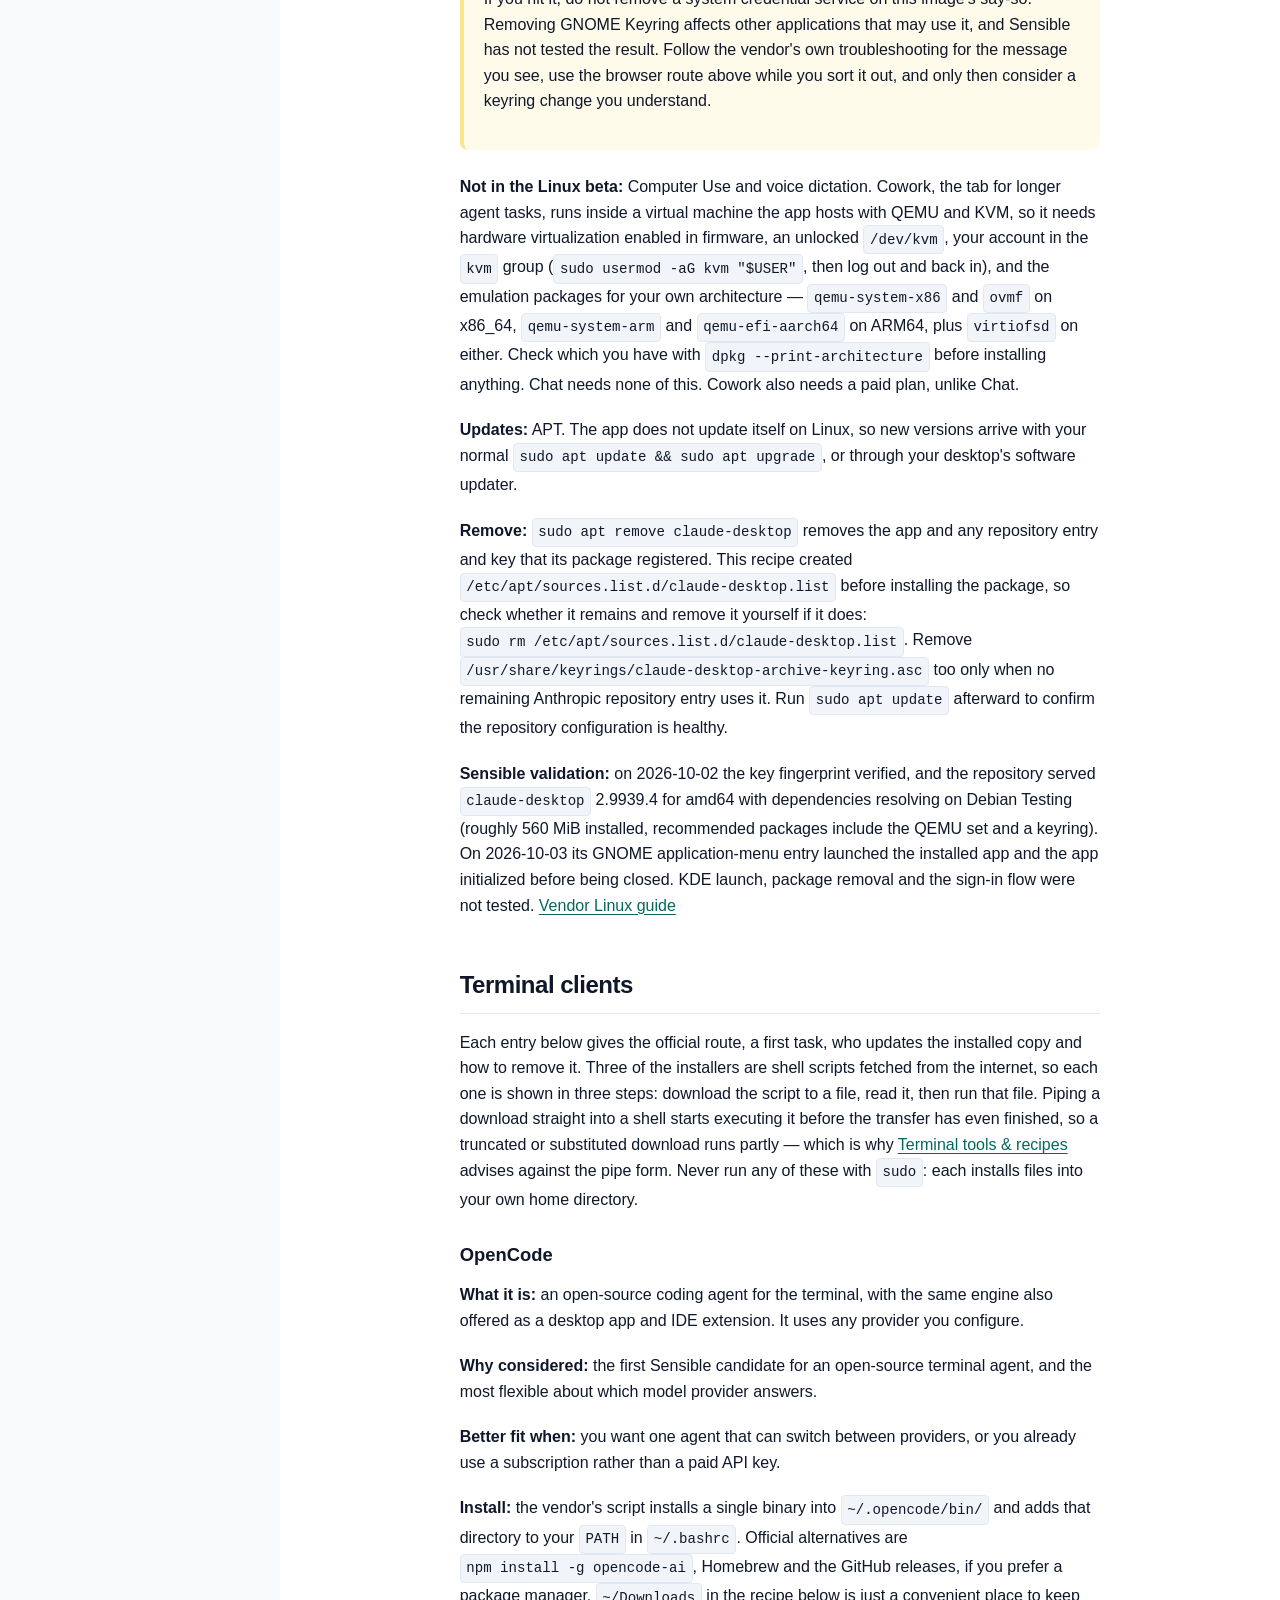
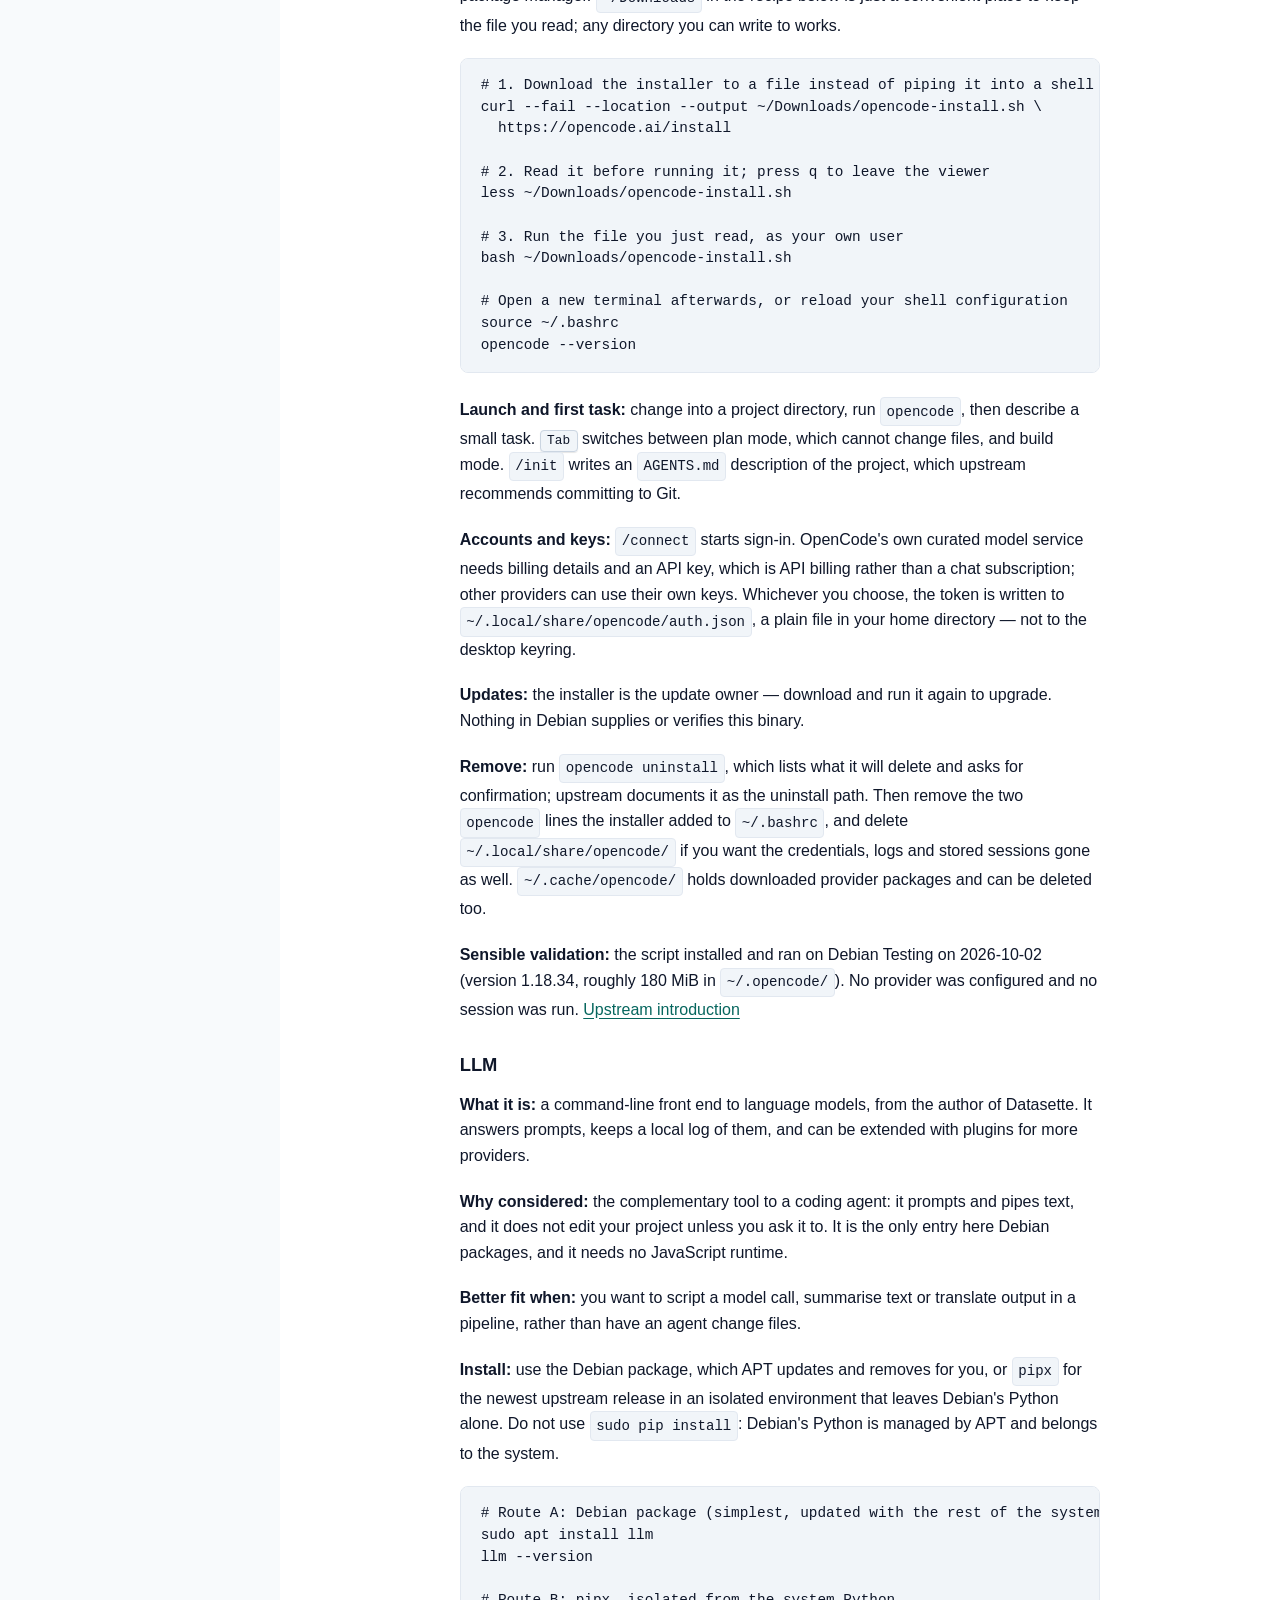
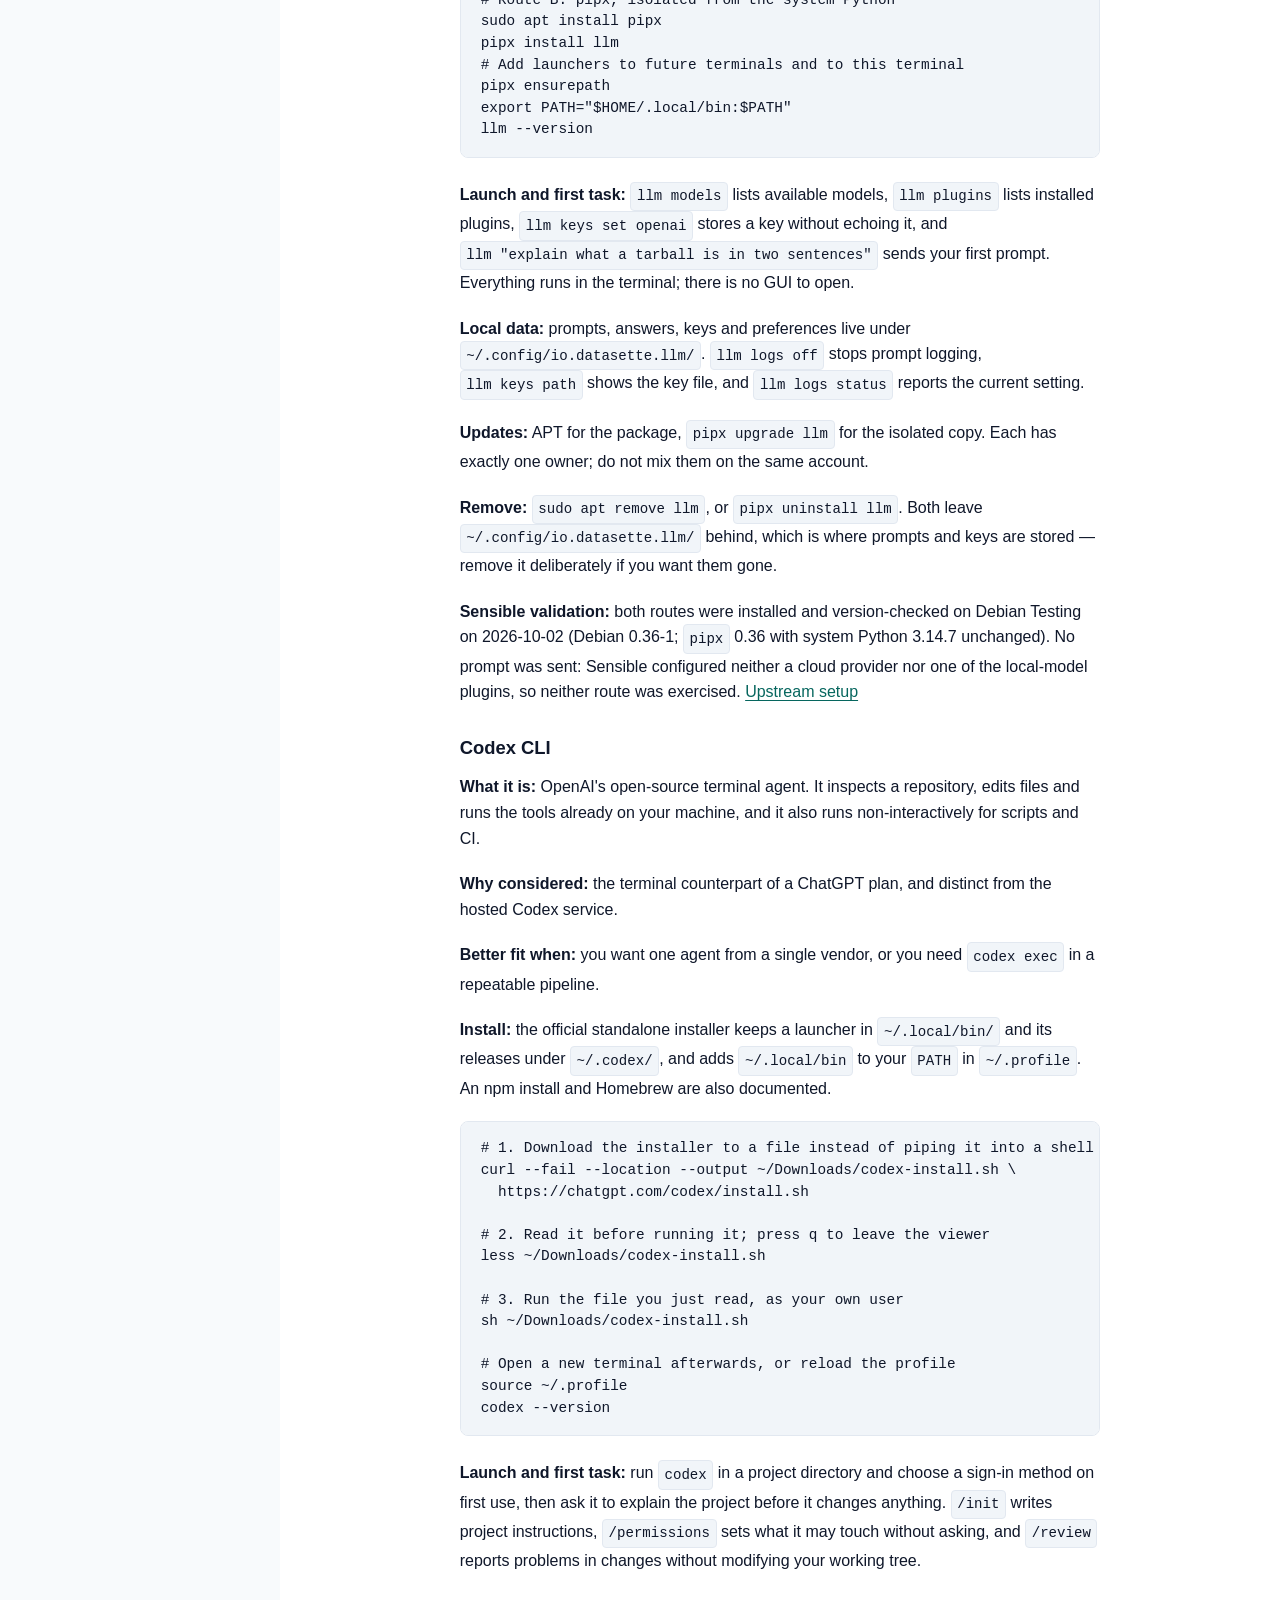
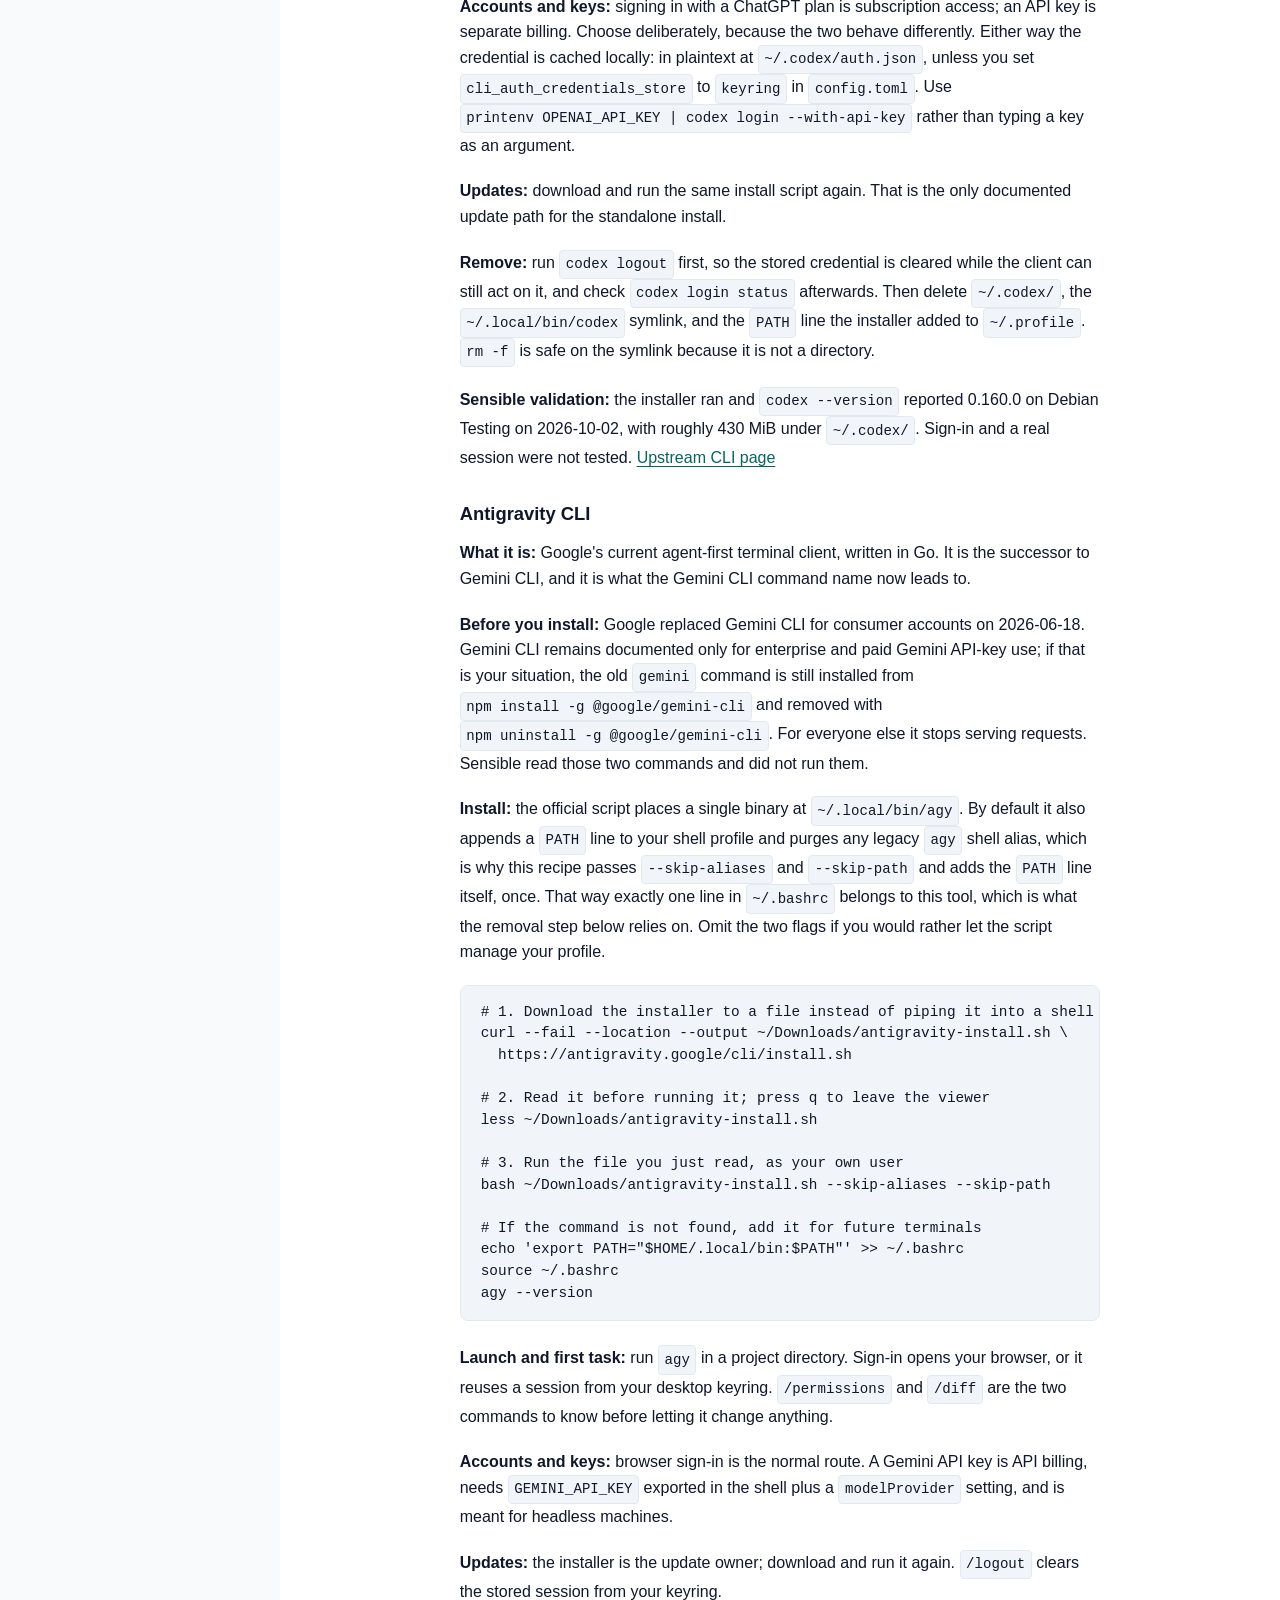
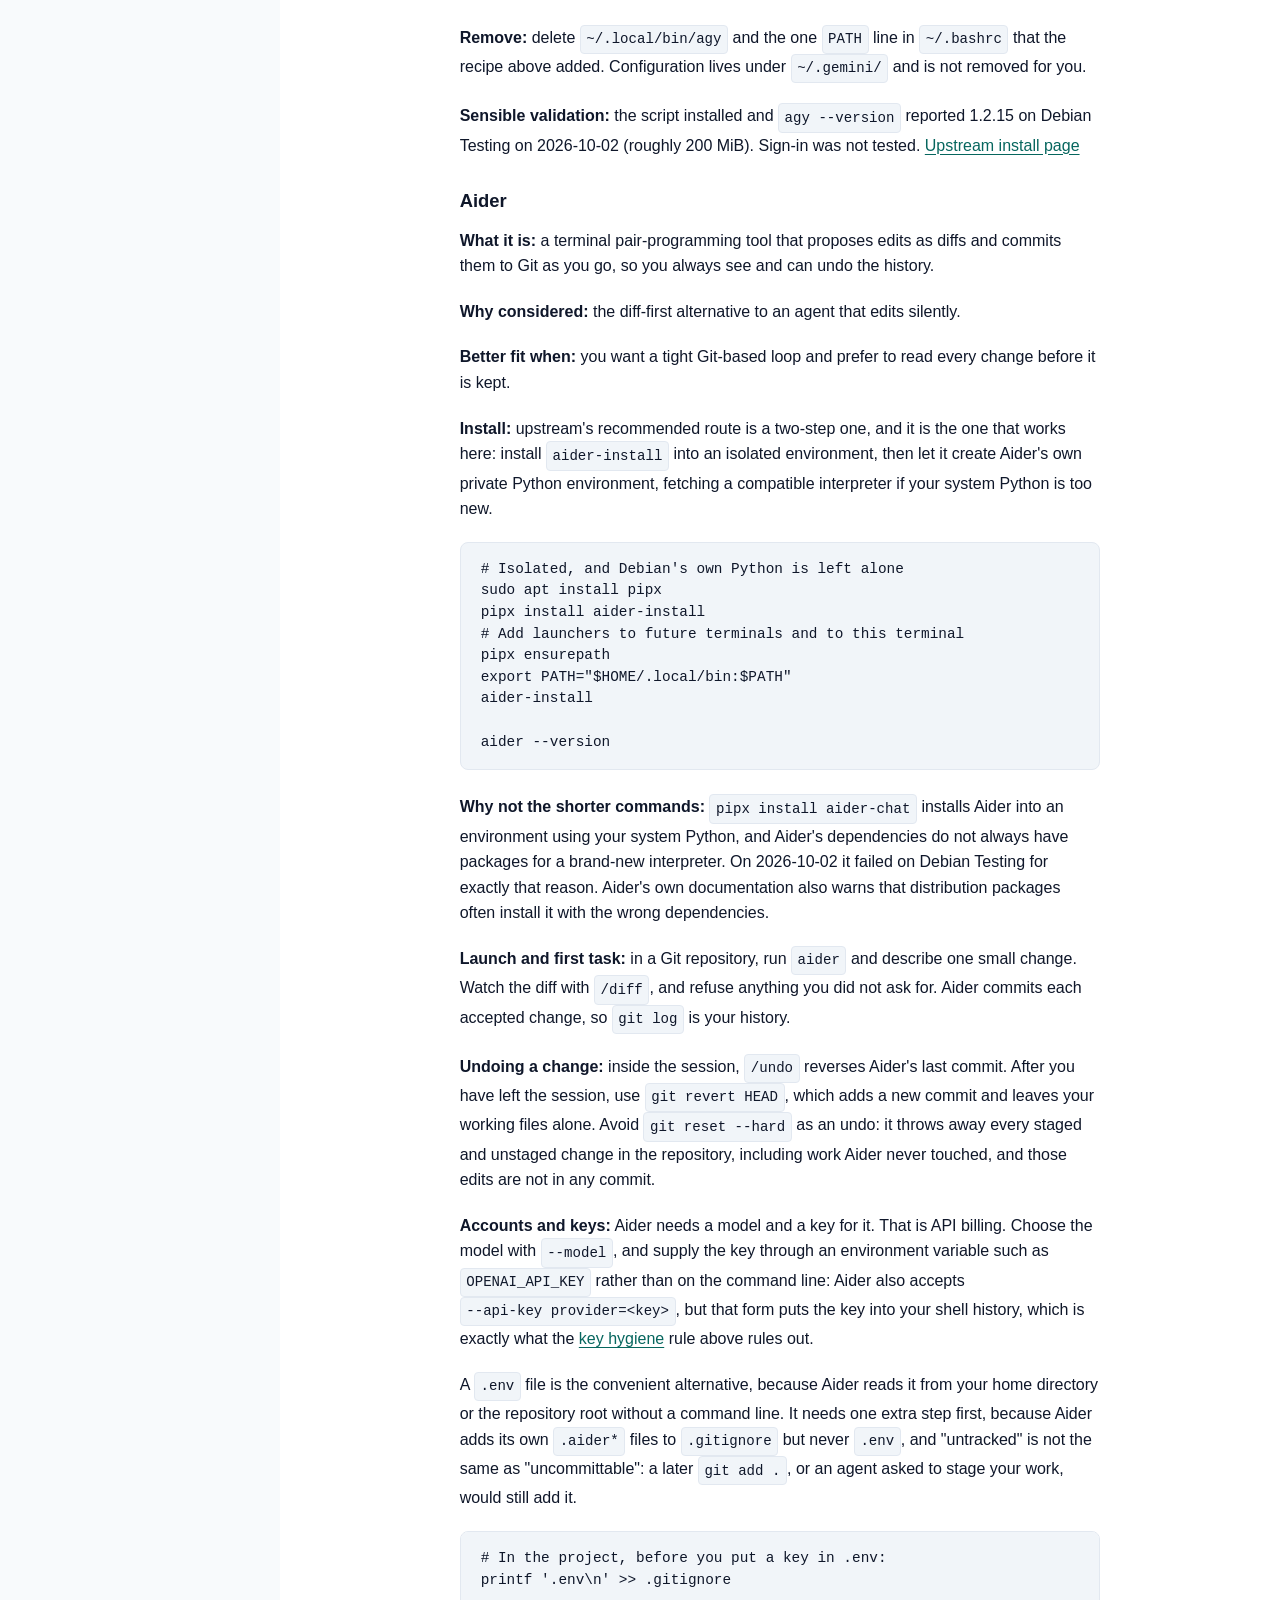
==== commit 095ab2c6: "fix: address AI manual and CI cleanup review gaps" ====
--- a/manual/ai-tools.html
+++ b/manual/ai-tools.html
@@ -188,8 +188,11 @@
 # Route B: pipx, isolated from the system Python
 sudo apt install pipx
 pipx install llm
-~/.local/bin/llm --version</code></pre>
-          <p><strong>Launch and first task:</strong> <code>llm plugins</code> lists available models, <code>llm keys set openai</code> stores a key without echoing it, and <code>llm "explain what a tarball is in two sentences"</code> sends your first prompt. Everything runs in the terminal; there is no GUI to open.</p>
+# Add launchers to future terminals and to this terminal
+pipx ensurepath
+export PATH="$HOME/.local/bin:$PATH"
+llm --version</code></pre>
+          <p><strong>Launch and first task:</strong> <code>llm models</code> lists available models, <code>llm plugins</code> lists installed plugins, <code>llm keys set openai</code> stores a key without echoing it, and <code>llm "explain what a tarball is in two sentences"</code> sends your first prompt. Everything runs in the terminal; there is no GUI to open.</p>
           <p><strong>Local data:</strong> prompts, answers, keys and preferences live under <code>~/.config/io.datasette.llm/</code>. <code>llm logs off</code> stops prompt logging, <code>llm keys path</code> shows the key file, and <code>llm logs status</code> reports the current setting.</p>
           <p><strong>Updates:</strong> APT for the package, <code>pipx upgrade llm</code> for the isolated copy. Each has exactly one owner; do not mix them on the same account.</p>
           <p><strong>Remove:</strong> <code>sudo apt remove llm</code>, or <code>pipx uninstall llm</code>. Both leave <code>~/.config/io.datasette.llm/</code> behind, which is where prompts and keys are stored — remove it deliberately if you want them gone.</p>
@@ -251,6 +254,9 @@
           <pre><code># Isolated, and Debian's own Python is left alone
 sudo apt install pipx
 pipx install aider-install
+# Add launchers to future terminals and to this terminal
+pipx ensurepath
+export PATH="$HOME/.local/bin:$PATH"
 aider-install
 
 aider --version</code></pre>
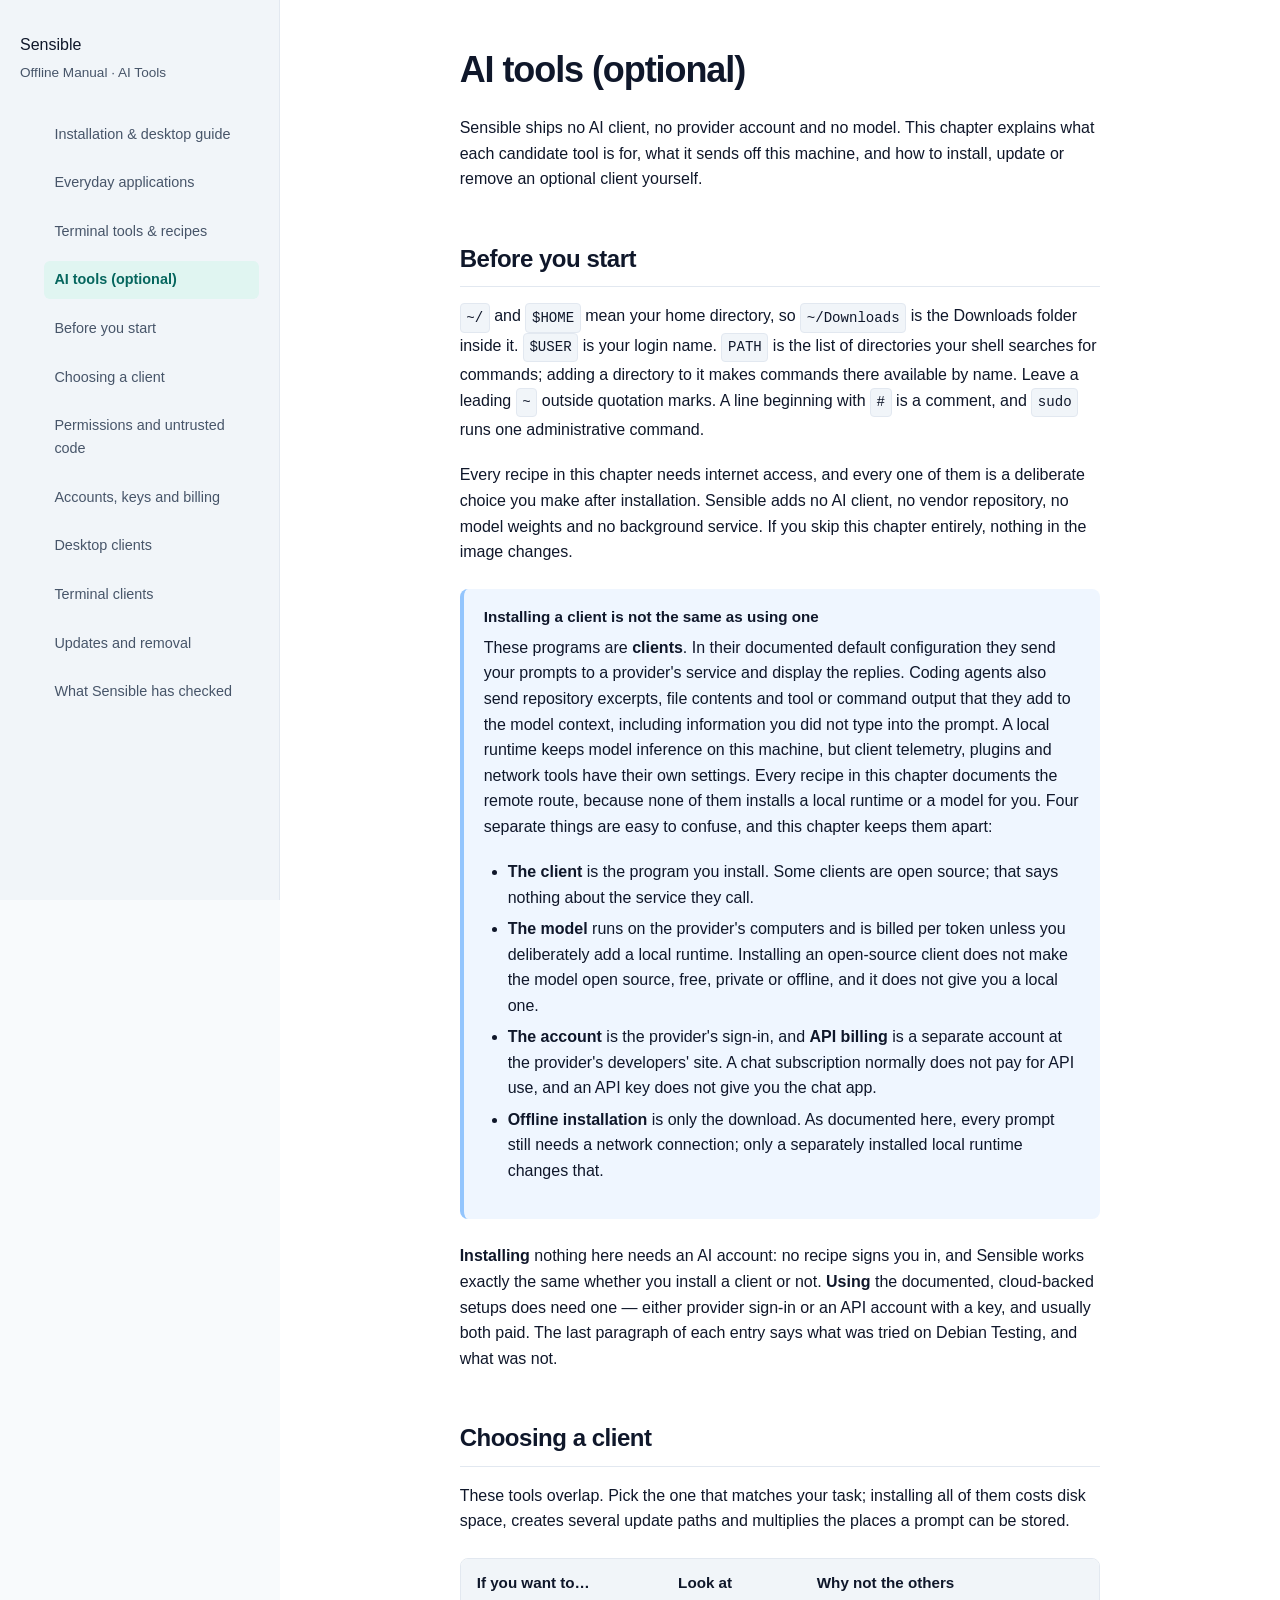
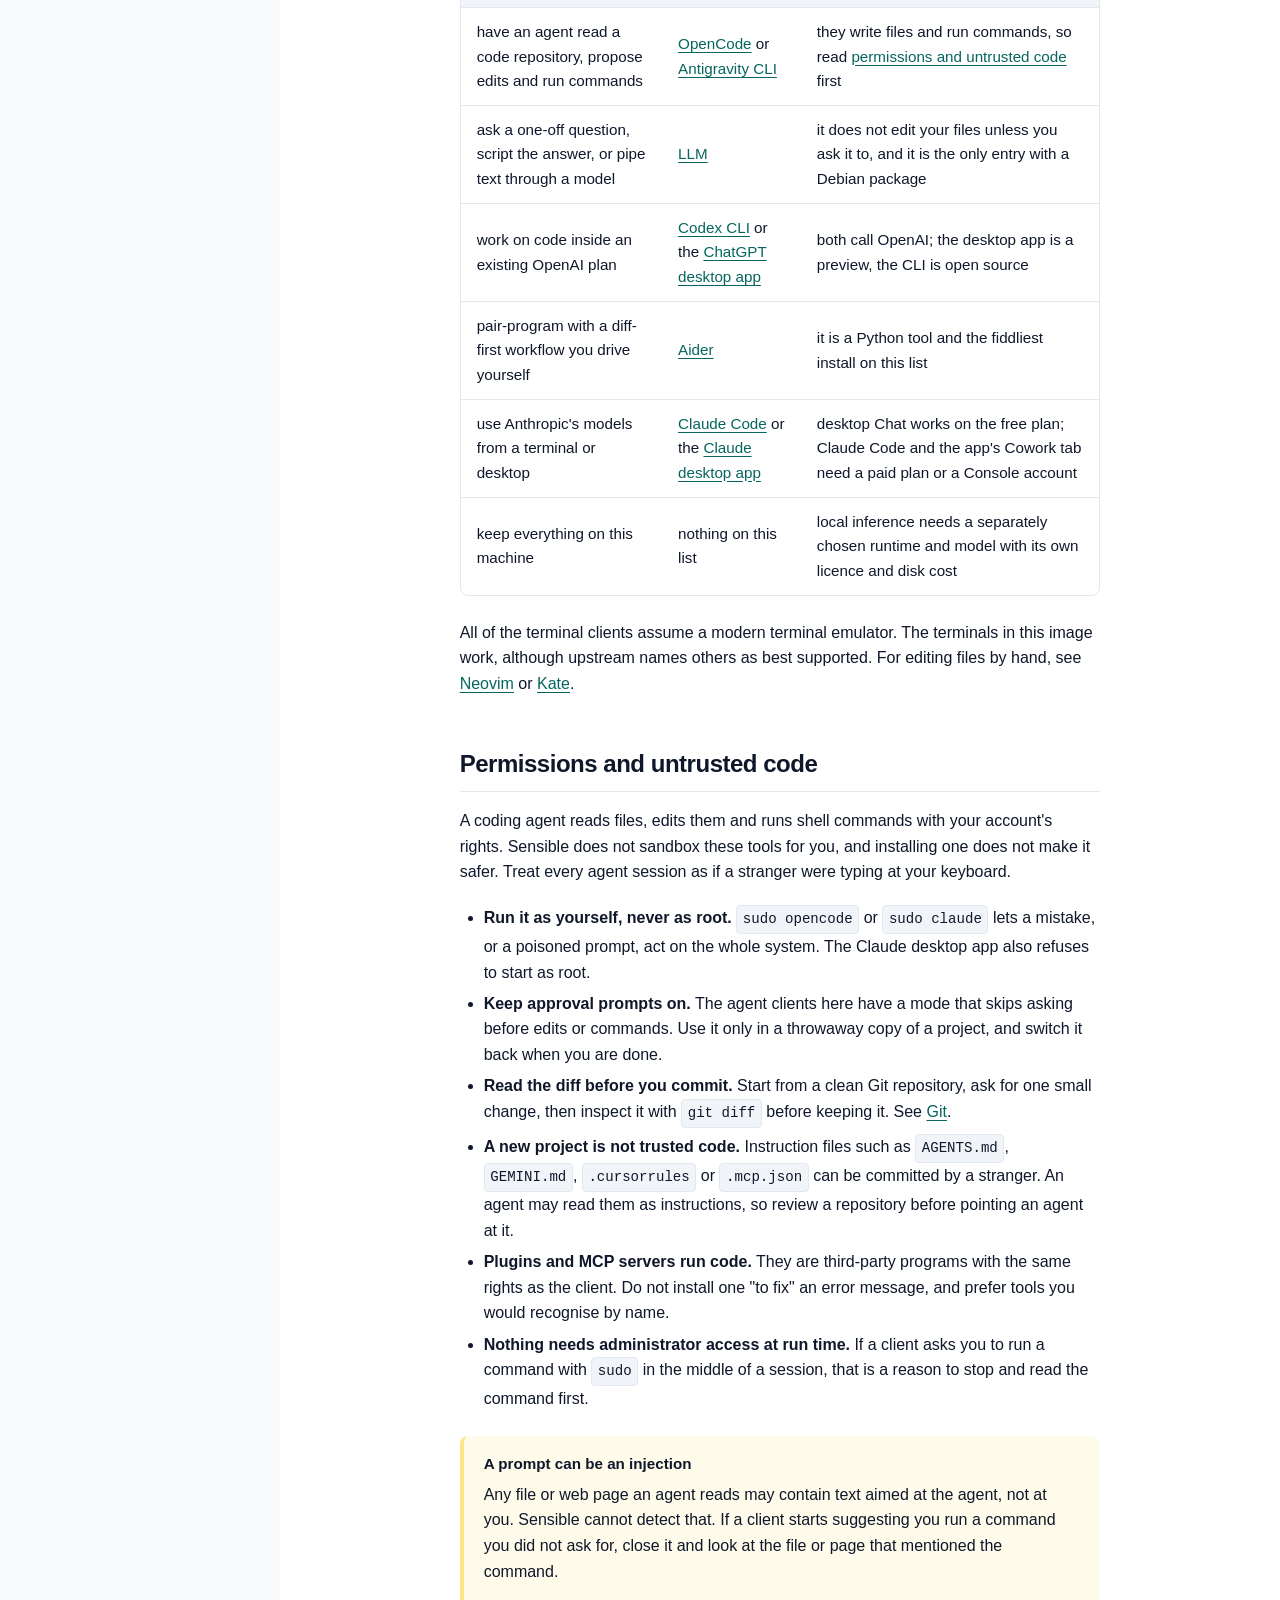
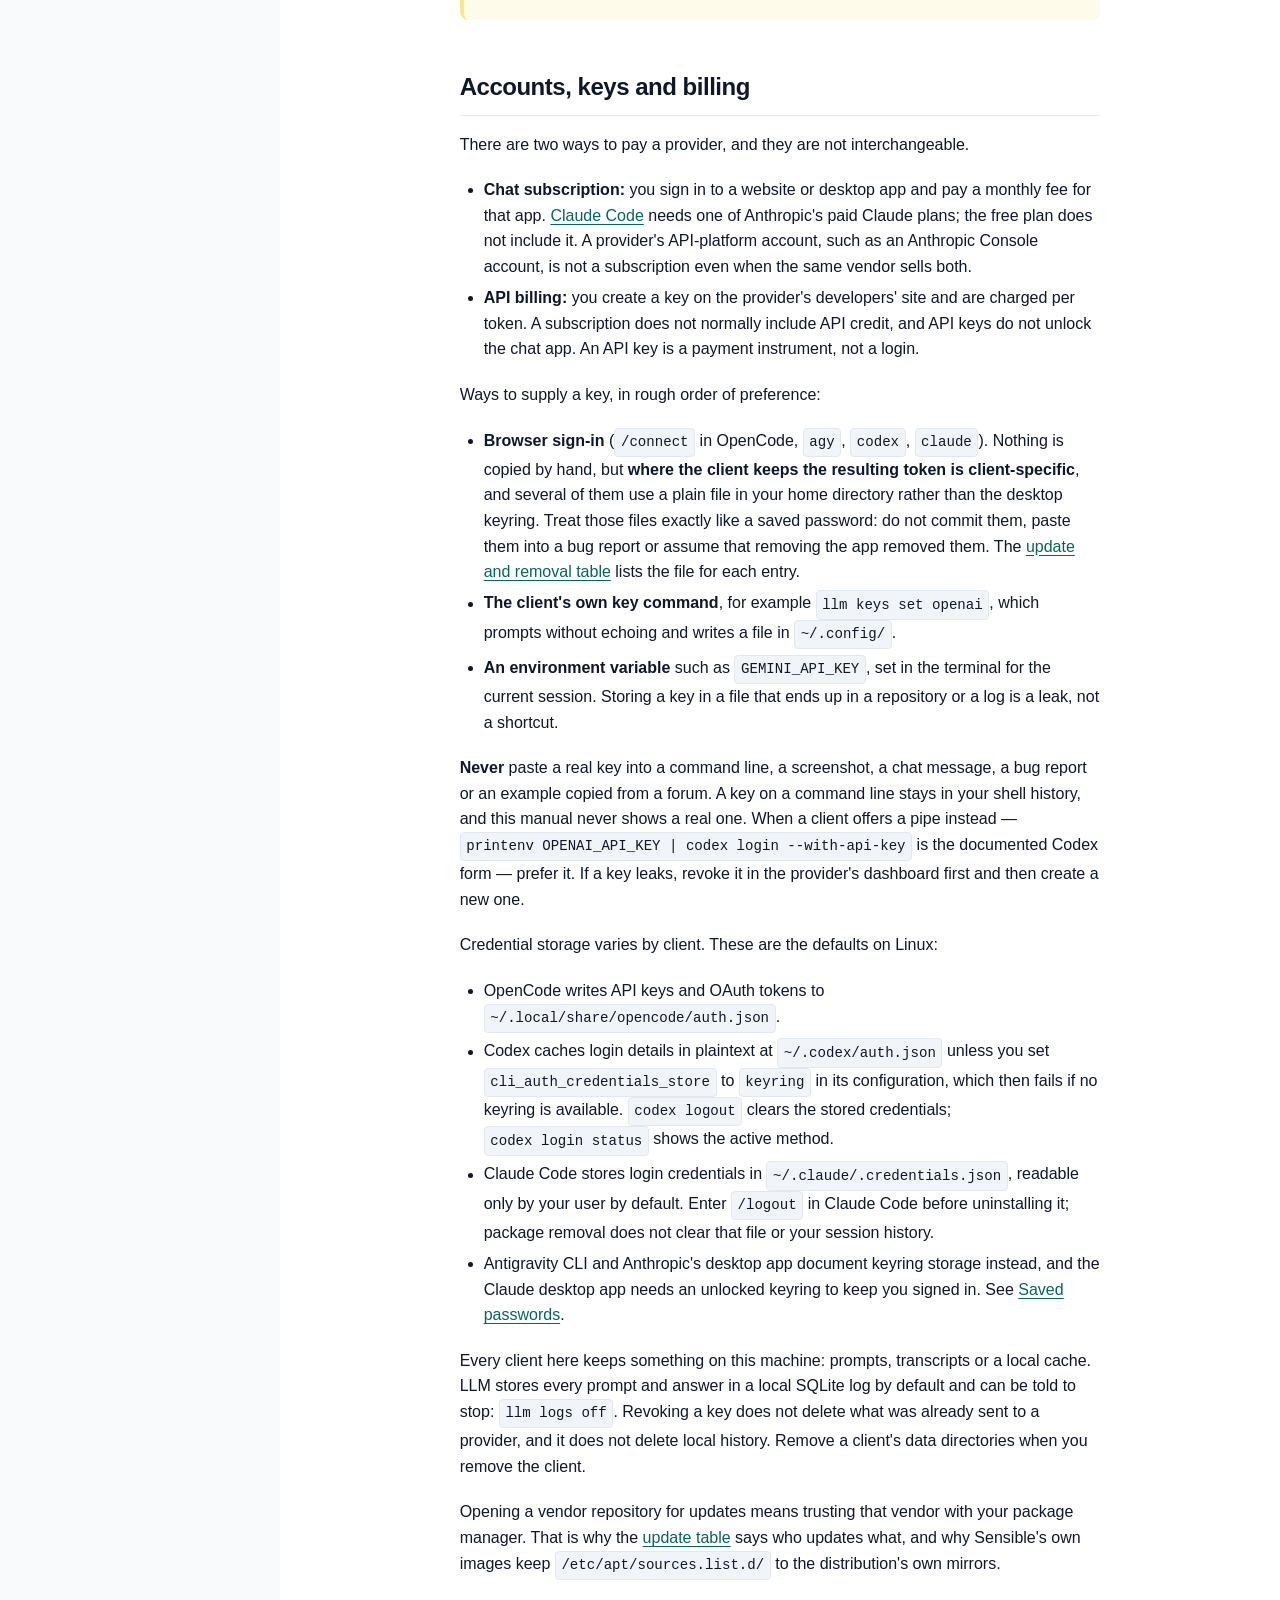
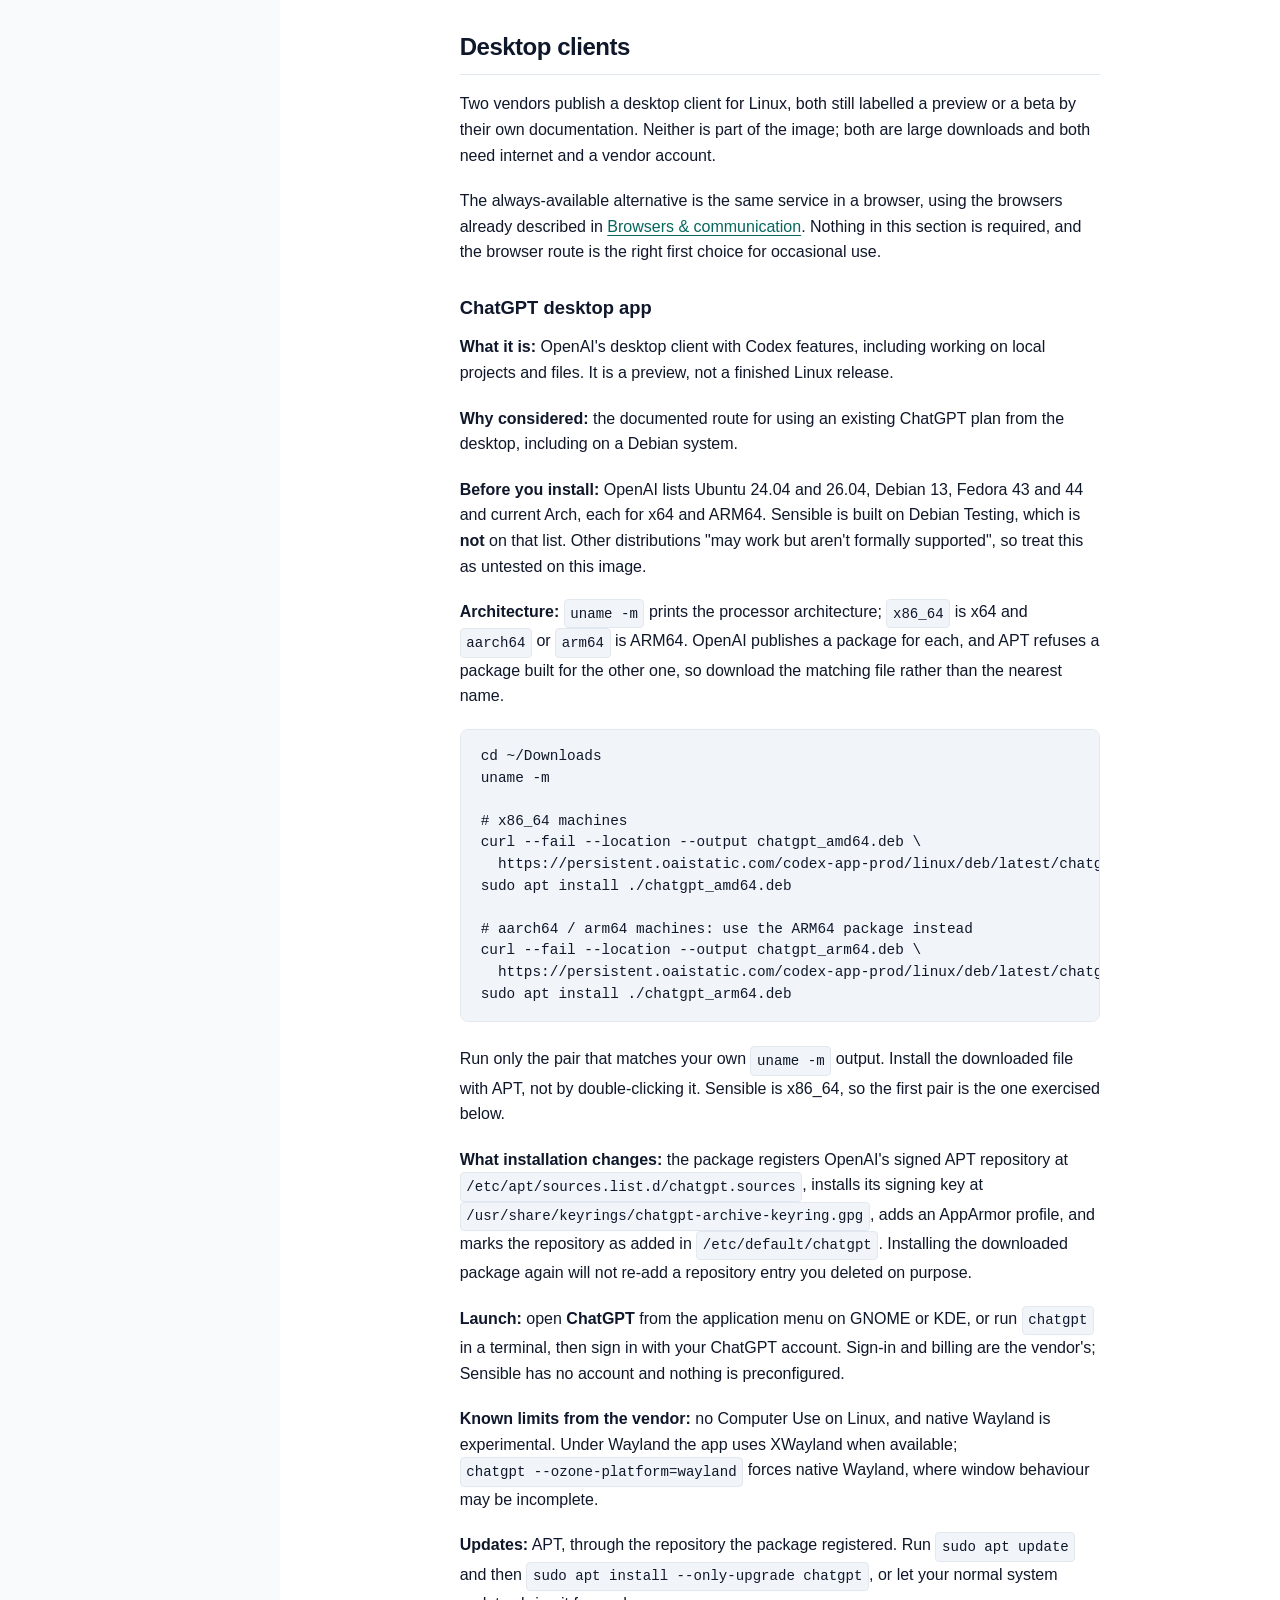
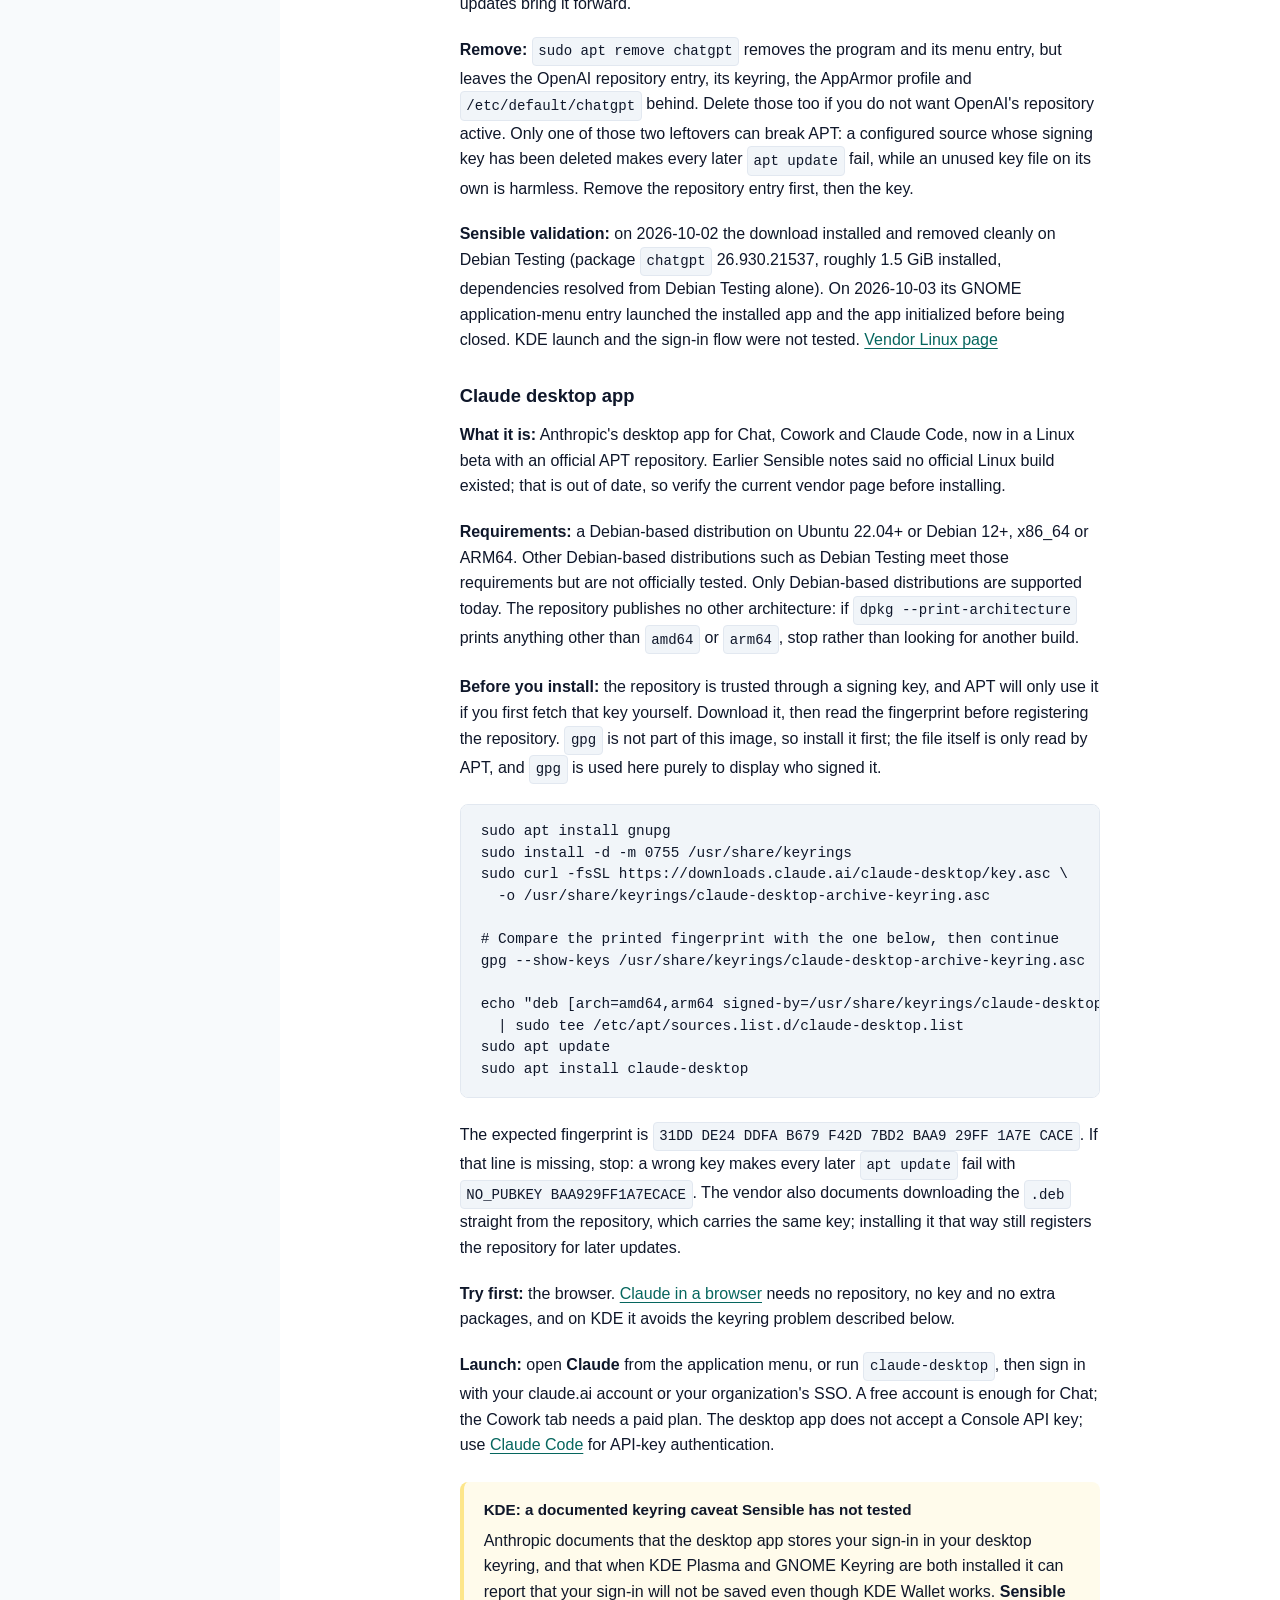
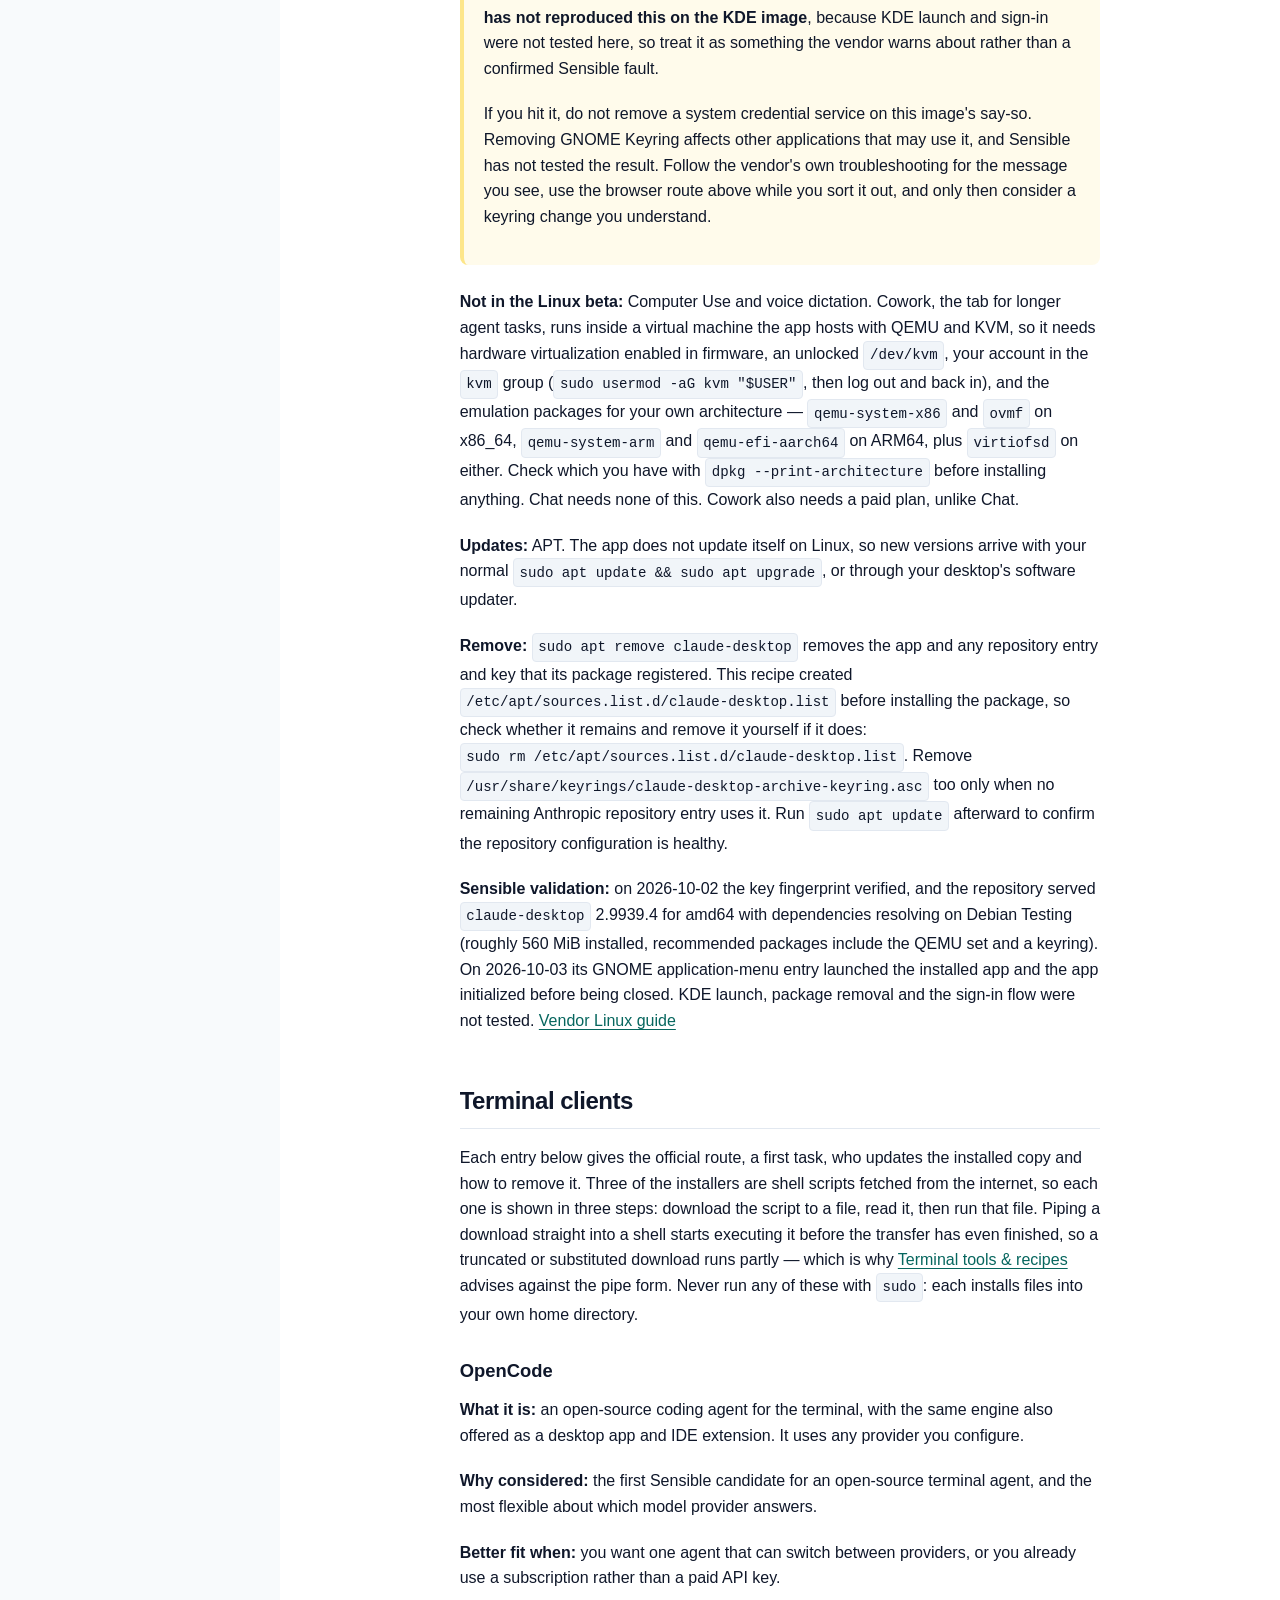
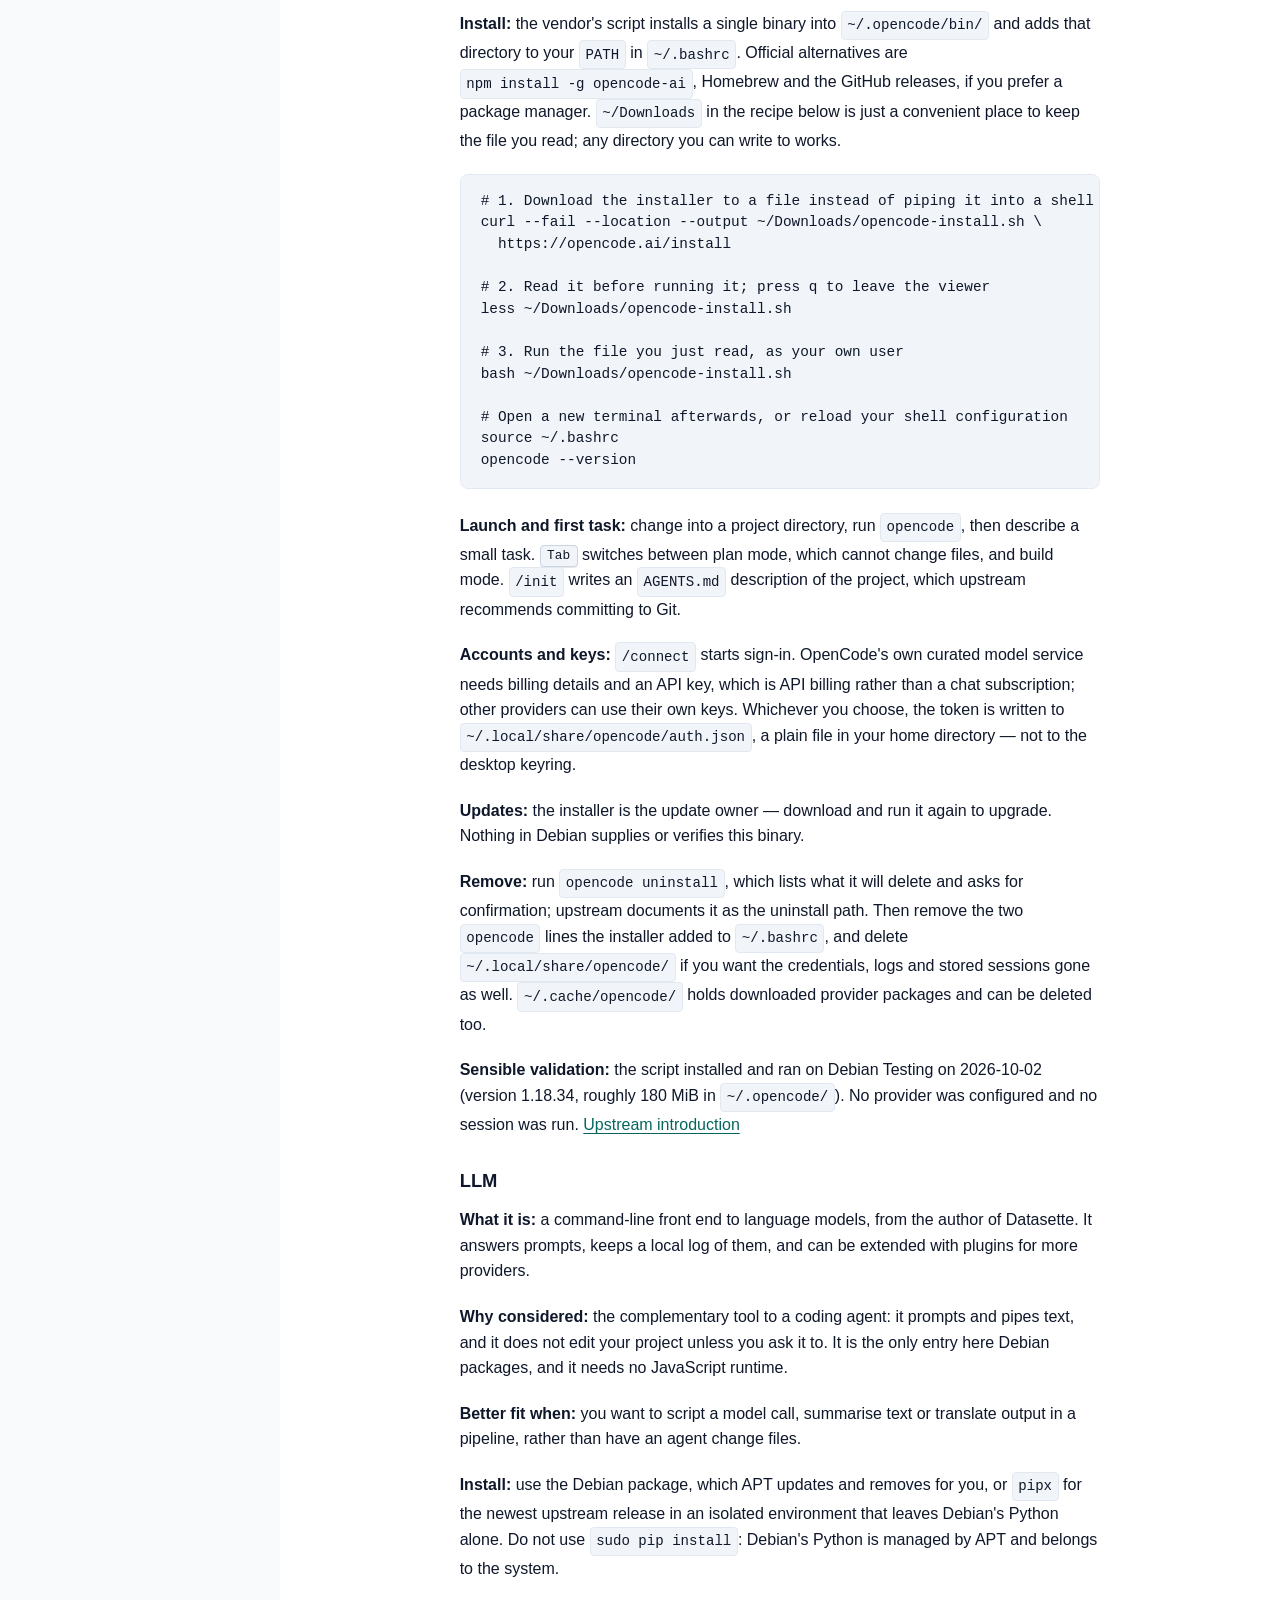
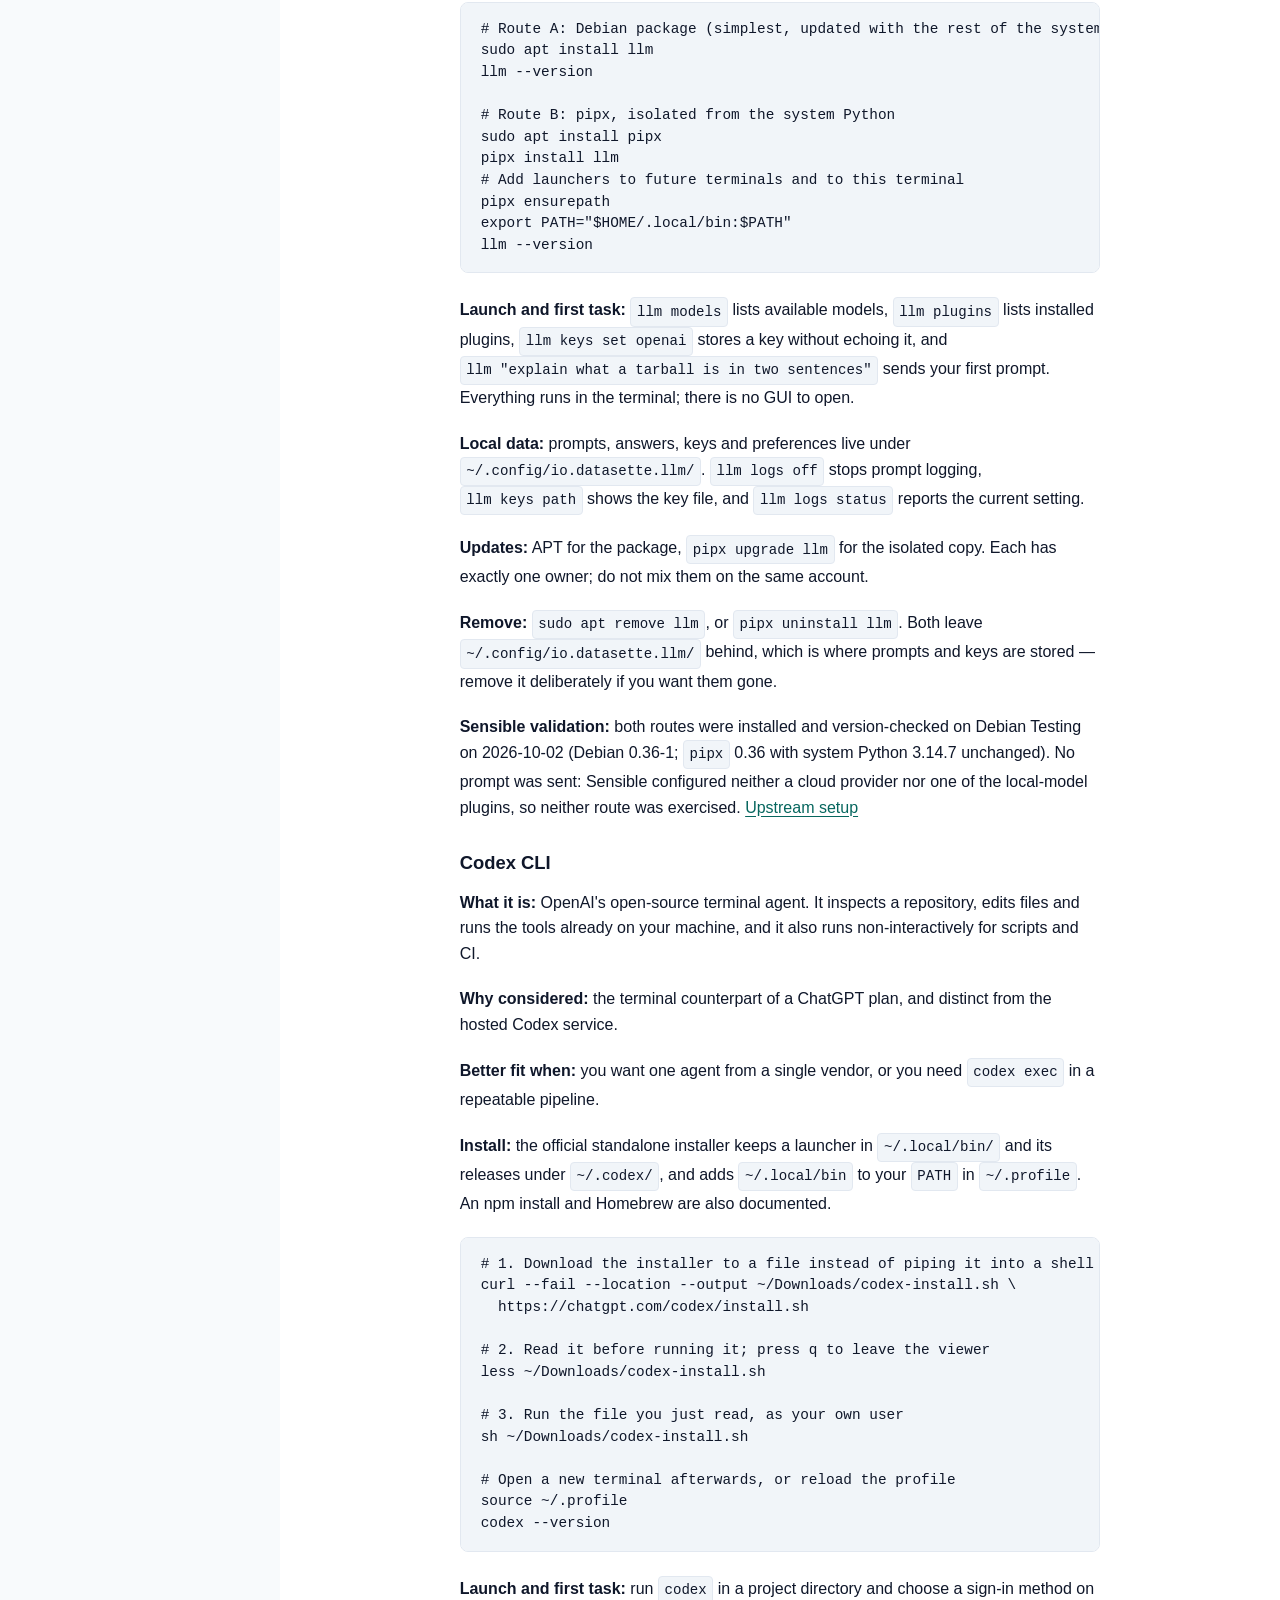
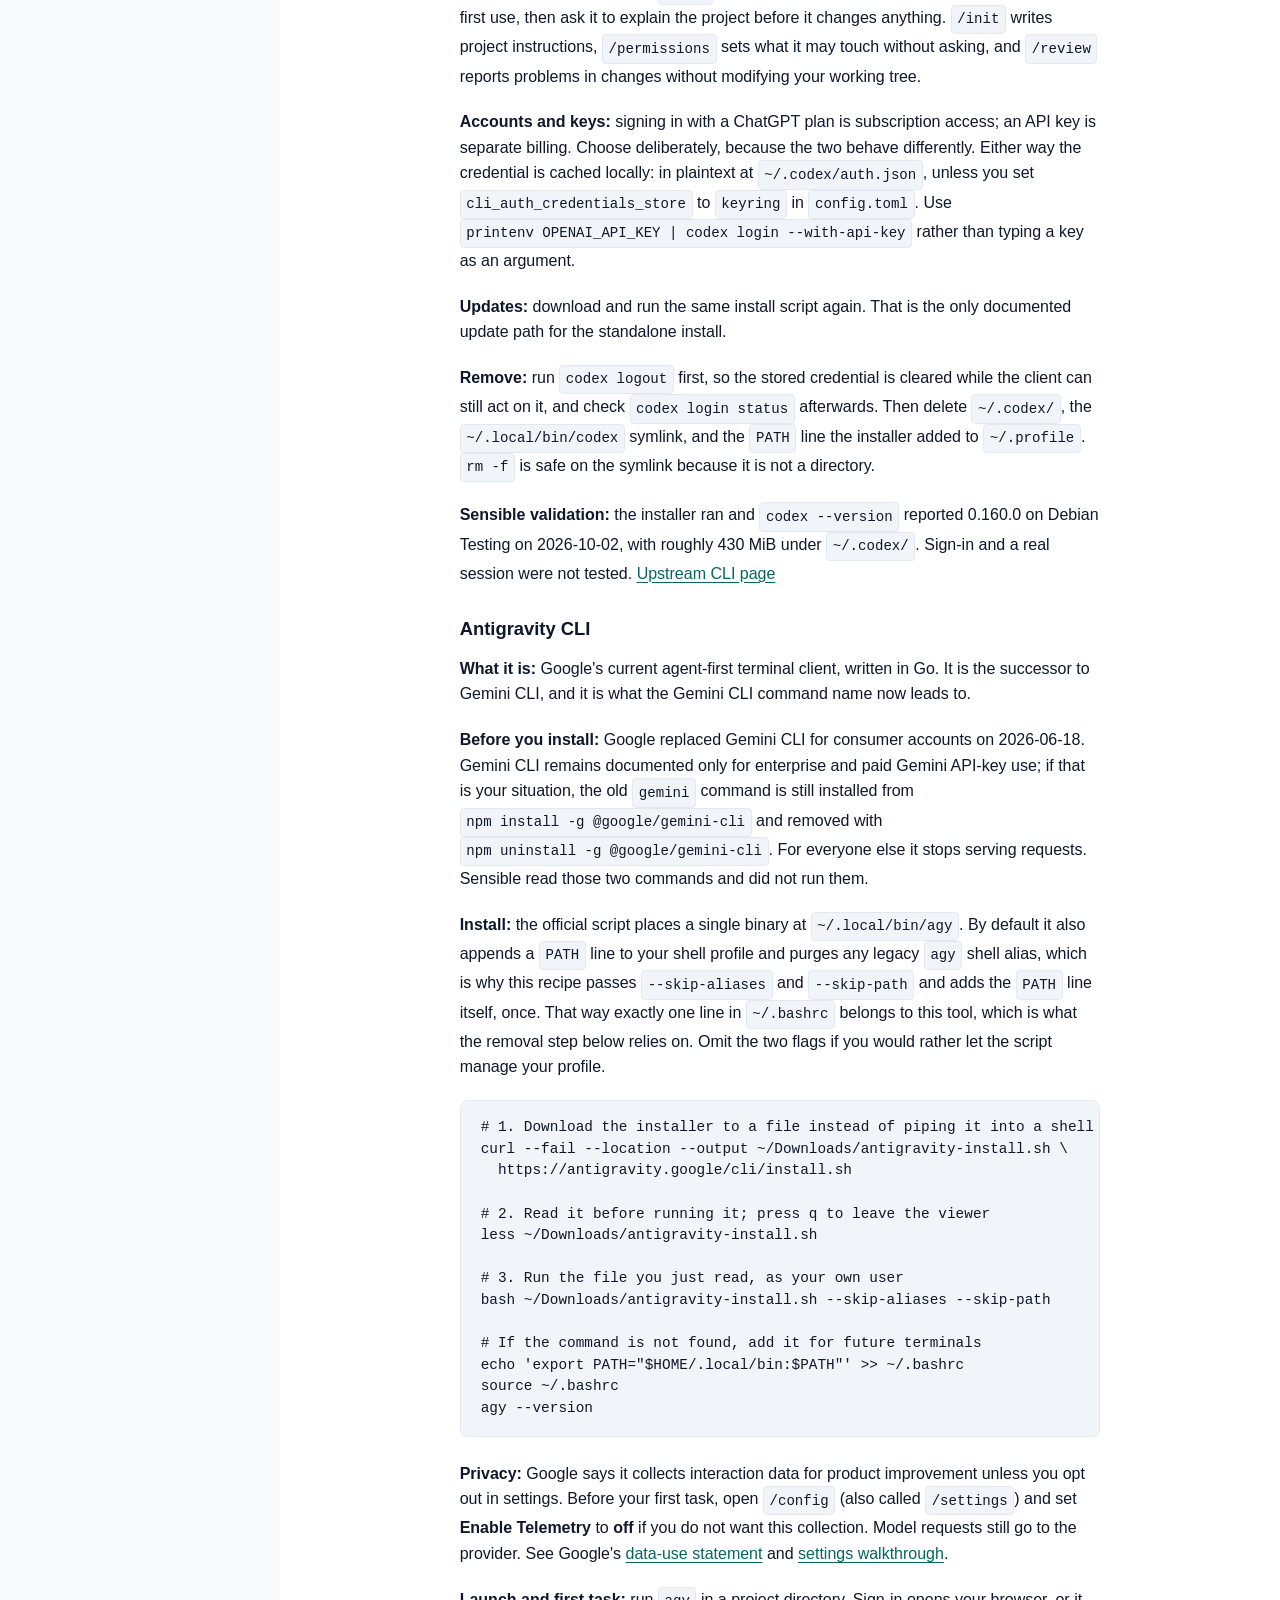
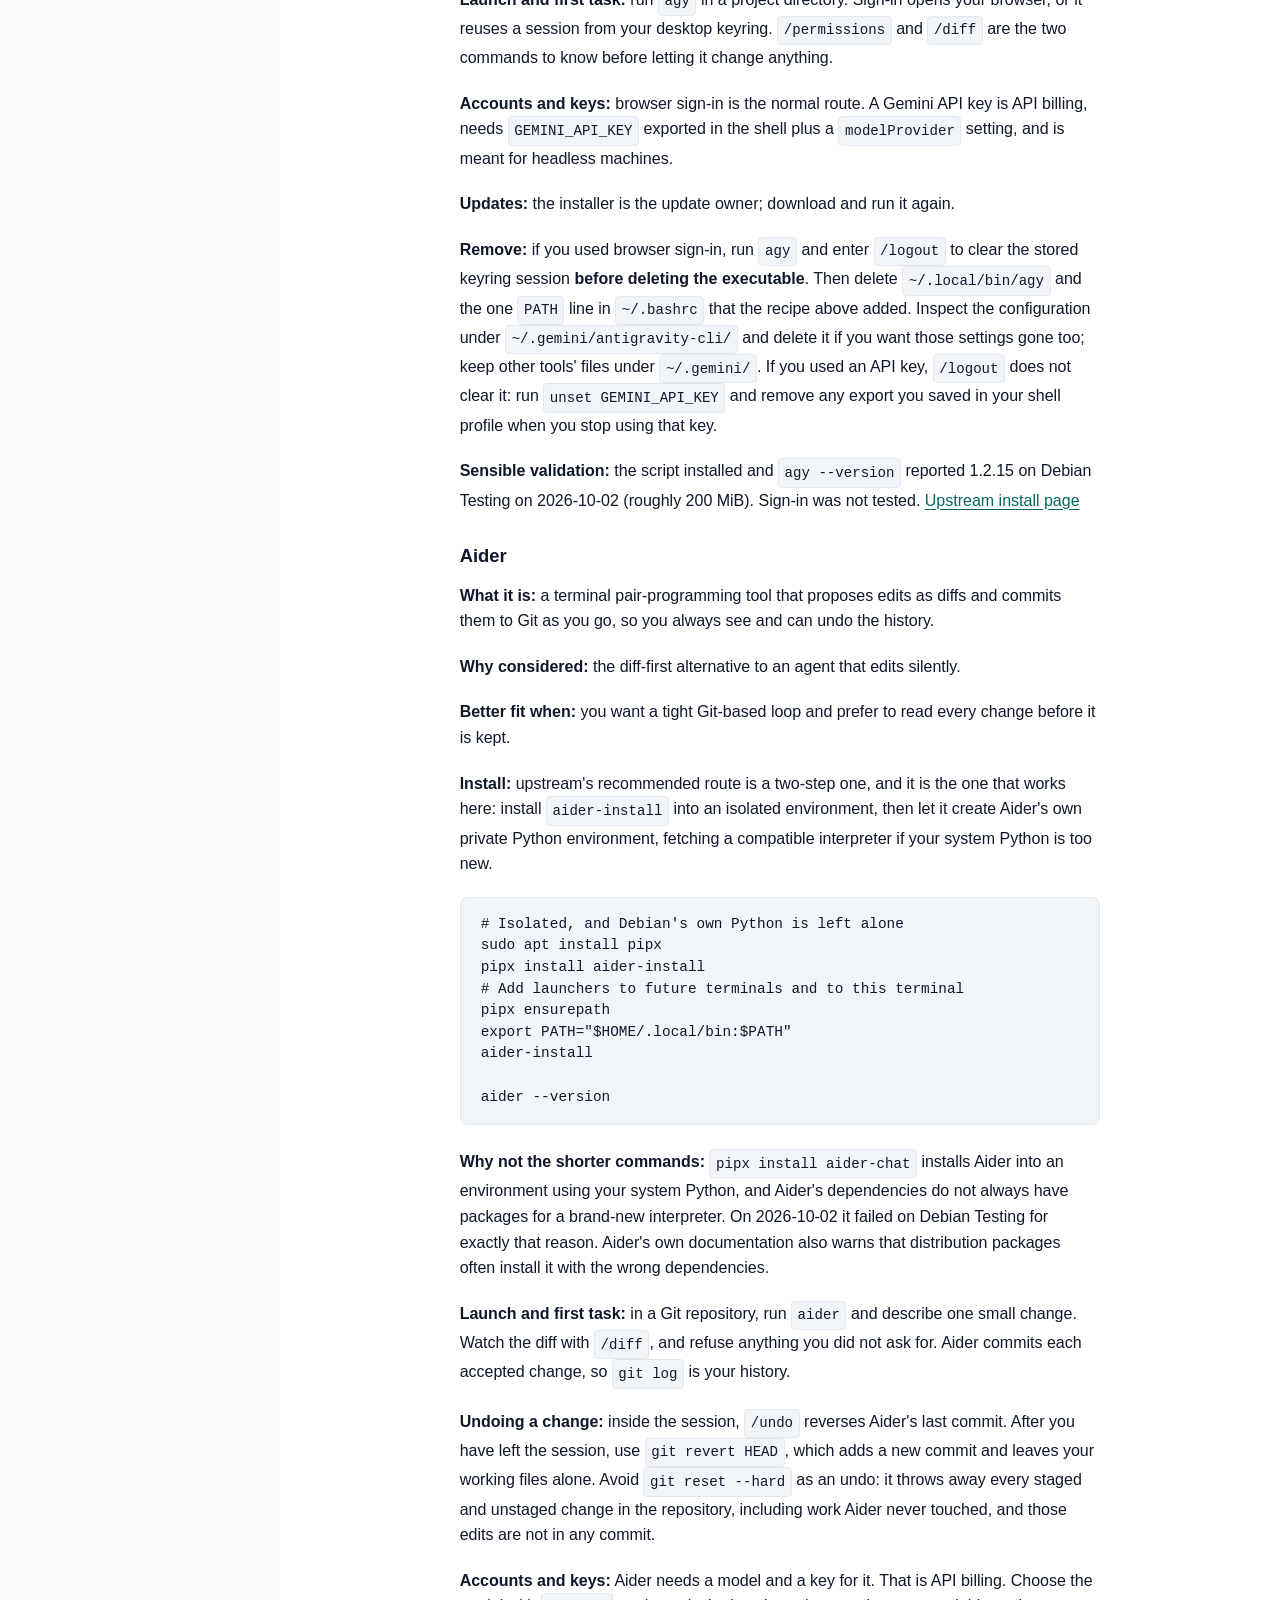
==== commit f64a7a96: "docs: clarify AI client privacy and credential removal" ====
--- a/manual/ai-tools.html
+++ b/manual/ai-tools.html
@@ -33,7 +33,7 @@
         <p>Every recipe in this chapter needs internet access, and every one of them is a deliberate choice you make after installation. Sensible adds no AI client, no vendor repository, no model weights and no background service. If you skip this chapter entirely, nothing in the image changes.</p>
         <div class="callout info">
           <div class="callout-title">Installing a client is not the same as using one</div>
-          <p>These programs are <strong>clients</strong>. In their documented default configuration they send your prompts to a provider's service and display the replies; a client you point at a local runtime instead never leaves this machine. Every recipe in this chapter documents the remote route, because none of them installs a local runtime or a model for you. Four separate things are easy to confuse, and this chapter keeps them apart:</p>
+          <p>These programs are <strong>clients</strong>. In their documented default configuration they send your prompts to a provider's service and display the replies. Coding agents also send repository excerpts, file contents and tool or command output that they add to the model context, including information you did not type into the prompt. A local runtime keeps model inference on this machine, but client telemetry, plugins and network tools have their own settings. Every recipe in this chapter documents the remote route, because none of them installs a local runtime or a model for you. Four separate things are easy to confuse, and this chapter keeps them apart:</p>
           <ul>
             <li><strong>The client</strong> is the program you install. Some clients are open source; that says nothing about the service they call.</li>
             <li><strong>The model</strong> runs on the provider's computers and is billed per token unless you deliberately add a local runtime. Installing an open-source client does not make the model open source, free, private or offline, and it does not give you a local one.</li>
@@ -83,10 +83,11 @@
           <li><strong>An environment variable</strong> such as <code>GEMINI_API_KEY</code>, set in the terminal for the current session. Storing a key in a file that ends up in a repository or a log is a leak, not a shortcut.</li>
         </ul>
         <p><strong>Never</strong> paste a real key into a command line, a screenshot, a chat message, a bug report or an example copied from a forum. A key on a command line stays in your shell history, and this manual never shows a real one. When a client offers a pipe instead — <code>printenv OPENAI_API_KEY | codex login --with-api-key</code> is the documented Codex form — prefer it. If a key leaks, revoke it in the provider's dashboard first and then create a new one.</p>
-        <p>Two clients keep their stored credentials in a readable file by default, and you can check either one yourself:</p>
+        <p>Credential storage varies by client. These are the defaults on Linux:</p>
         <ul>
           <li>OpenCode writes API keys and OAuth tokens to <code>~/.local/share/opencode/auth.json</code>.</li>
           <li>Codex caches login details in plaintext at <code>~/.codex/auth.json</code> unless you set <code>cli_auth_credentials_store</code> to <code>keyring</code> in its configuration, which then fails if no keyring is available. <code>codex logout</code> clears the stored credentials; <code>codex login status</code> shows the active method.</li>
+          <li>Claude Code stores login credentials in <code>~/.claude/.credentials.json</code>, readable only by your user by default. Enter <code>/logout</code> in Claude Code before uninstalling it; package removal does not clear that file or your session history.</li>
           <li>Antigravity CLI and Anthropic's desktop app document keyring storage instead, and the Claude desktop app needs an unlocked keyring to keep you signed in. See <a href="index.html#desktop-credentials">Saved passwords</a>.</li>
         </ul>
         <p>Every client here keeps something on this machine: prompts, transcripts or a local cache. LLM stores every prompt and answer in a local SQLite log by default and can be told to stop: <code>llm logs off</code>. Revoking a key does not delete what was already sent to a provider, and it does not delete local history. Remove a client's data directories when you remove the client.</p>
@@ -240,10 +241,11 @@
 echo 'export PATH="$HOME/.local/bin:$PATH"' &gt;&gt; ~/.bashrc
 source ~/.bashrc
 agy --version</code></pre>
+          <p><strong>Privacy:</strong> Google says it collects interaction data for product improvement unless you opt out in settings. Before your first task, open <code>/config</code> (also called <code>/settings</code>) and set <strong>Enable Telemetry</strong> to <strong>off</strong> if you do not want this collection. Model requests still go to the provider. See Google's <a href="https://github.com/google-antigravity/antigravity-cli#terms-of-service--data-use">data-use statement</a> and <a href="https://codelabs.developers.google.com/antigravity-cli-hands-on">settings walkthrough</a>.</p>
           <p><strong>Launch and first task:</strong> run <code>agy</code> in a project directory. Sign-in opens your browser, or it reuses a session from your desktop keyring. <code>/permissions</code> and <code>/diff</code> are the two commands to know before letting it change anything.</p>
           <p><strong>Accounts and keys:</strong> browser sign-in is the normal route. A Gemini API key is API billing, needs <code>GEMINI_API_KEY</code> exported in the shell plus a <code>modelProvider</code> setting, and is meant for headless machines.</p>
-          <p><strong>Updates:</strong> the installer is the update owner; download and run it again. <code>/logout</code> clears the stored session from your keyring.</p>
-          <p><strong>Remove:</strong> delete <code>~/.local/bin/agy</code> and the one <code>PATH</code> line in <code>~/.bashrc</code> that the recipe above added. Configuration lives under <code>~/.gemini/</code> and is not removed for you.</p>
+          <p><strong>Updates:</strong> the installer is the update owner; download and run it again.</p>
+          <p><strong>Remove:</strong> if you used browser sign-in, run <code>agy</code> and enter <code>/logout</code> to clear the stored keyring session <strong>before deleting the executable</strong>. Then delete <code>~/.local/bin/agy</code> and the one <code>PATH</code> line in <code>~/.bashrc</code> that the recipe above added. Inspect the configuration under <code>~/.gemini/antigravity-cli/</code> and delete it if you want those settings gone too; keep other tools' files under <code>~/.gemini/</code>. If you used an API key, <code>/logout</code> does not clear it: run <code>unset GEMINI_API_KEY</code> and remove any export you saved in your shell profile when you stop using that key.</p>
           <p><strong>Sensible validation:</strong> the script installed and <code>agy --version</code> reported 1.2.15 on Debian Testing on 2026-10-02 (roughly 200 MiB). Sign-in was not tested. <a href="https://antigravity.google/docs/cli/install">Upstream install page</a></p>
         </article>
         <article id="aider"><h3>Aider</h3>
@@ -305,37 +307,40 @@
 claude --version</code></pre>
           <p>The expected fingerprint is <code>31DD DE24 DDFA B679 F42D 7BD2 BAA9 29FF 1A7E CACE</code>. The native alternative downloads <code>https://claude.ai/install.sh</code> — follow the same download, read, then run steps as the terminal clients above rather than piping it — and installs under <code>~/.local/</code>, self-updating; <code>claude doctor</code> reports install health and whether auto-updates ran.</p>
           <p><strong>Launch and first task:</strong> run <code>claude</code> in a project directory and complete sign-in in the browser it opens. Ask it to read a file before it writes one, and treat every proposed command as a command you would run yourself.</p>
+          <p><strong>Local data:</strong> on Linux, login credentials are stored in <code>~/.claude/.credentials.json</code> with permissions restricted to your user. If you set <code>CLAUDE_CONFIG_DIR</code>, the credential file is in that directory instead. Settings and session history also remain in your home directory after uninstalling the package. See <a href="https://code.claude.com/docs/en/authentication#credential-management">credential storage</a> and <a href="https://code.claude.com/docs/en/installation#remove-configuration-files">configuration cleanup</a>.</p>
           <p><strong>Updates:</strong> APT for the APT route (<code>sudo apt upgrade claude-code</code>), or the client's own updater for the native route.</p>
-          <p><strong>Remove:</strong> <code>sudo apt remove claude-code</code>, and then delete the repository line and the key file yourself — APT does not remove them, and a leftover <code>deb</code> line pointing at a missing key makes every later <code>apt update</code> fail.</p>
-          <p><strong>Sensible validation:</strong> the APT route installed and <code>claude --version</code> printed 2.1.285 on Debian Testing on 2026-10-02 (roughly 230 MiB installed), and removal left exactly the repository file and key behind, as described. No account was used. <a href="https://code.claude.com/docs/en/installation">Upstream installation</a></p>
+          <p><strong>Remove:</strong> run <code>claude</code> and enter <code>/logout</code> while the client is still installed, then run <code>sudo apt remove claude-code</code>. Delete <code>/etc/apt/sources.list.d/claude-code.list</code> before <code>/etc/apt/keyrings/claude-code.asc</code>, and run <code>sudo apt update</code> to check the remaining sources. APT does not remove these files or your per-user data.</p>
+          <p>For complete local cleanup, close Claude clients and inspect <code>~/.claude/</code> and <code>~/.claude.json</code> (or your custom configuration location). Delete them only if you also want their settings and session history removed. Claude Desktop and IDE integrations share this state, so preserve it if you still use those clients. Inspect project-level <code>.claude/</code> and <code>.mcp.json</code> separately; they may be shared project configuration.</p>
+          <p><strong>Sensible validation:</strong> the APT route installed and <code>claude --version</code> printed 2.1.285 on Debian Testing on 2026-10-02 (roughly 230 MiB installed), and, in that no-account check, removal left exactly the repository file and key behind. Credential logout and removal after a signed-in session were not tested. <a href="https://code.claude.com/docs/en/installation">Upstream installation</a></p>
         </article>
       </section>
       <section id="updates"><h2>Updates and removal</h2>
         <p>Every optional client below has exactly one update owner. Mixing two of them for the same tool leaves you unsure which copy is running and which one APT is verifying.</p>
-        <div class="table-container"><table><thead><tr><th scope="col">Client</th><th scope="col">Install route used above</th><th scope="col">Update owner</th><th scope="col">Repository or key left behind</th></tr></thead><tbody>
+        <div class="table-container"><table><thead><tr><th scope="col">Client</th><th scope="col">Install route used above</th><th scope="col">Update owner</th><th scope="col">Repositories, credentials and local state</th></tr></thead><tbody>
           <tr><td>ChatGPT desktop</td><td>downloaded <code>.deb</code> with APT</td><td>APT, the registered OpenAI repository</td><td><code>chatgpt.sources</code>, <code>chatgpt-archive-keyring.gpg</code>, an AppArmor profile, <code>/etc/default/chatgpt</code></td></tr>
           <tr><td>Claude desktop</td><td>Anthropic APT repository</td><td>APT</td><td>check the admin-created repository file and key after <code>apt remove</code>; remove an unused pair together</td></tr>
-          <tr><td>Claude Code</td><td>Anthropic APT repository</td><td>APT</td><td><code>claude-code.list</code> and <code>claude-code.asc</code> — remove both yourself</td></tr>
+          <tr><td>Claude Code</td><td>Anthropic APT repository</td><td>APT</td><td>log out before uninstalling; remove <code>claude-code.list</code> before <code>claude-code.asc</code>. Login credentials in <code>~/.claude/.credentials.json</code>, plus settings and history in <code>~/.claude/</code> and <code>~/.claude.json</code>, need separate cleanup; see the entry for shared/custom locations</td></tr>
           <tr><td>OpenCode</td><td>vendor install script</td><td>the vendor script, re-run by you</td><td>two lines in <code>~/.bashrc</code>, and <code>auth.json</code> with your tokens under <code>~/.local/share/opencode/</code></td></tr>
           <tr><td>Codex CLI</td><td>vendor install script</td><td>the vendor script, re-run by you</td><td>a <code>PATH</code> line in <code>~/.profile</code>, and the cached credential in <code>~/.codex/auth.json</code> unless you chose keyring storage</td></tr>
-          <tr><td>Antigravity CLI</td><td>vendor install script</td><td>the vendor script, re-run by you</td><td>none; you add the <code>PATH</code> line</td></tr>
+          <tr><td>Antigravity CLI</td><td>vendor install script</td><td>the vendor script, re-run by you</td><td>keyring session: clear it with <code>/logout</code> before deleting <code>agy</code>; configuration under <code>~/.gemini/antigravity-cli/</code>, any saved API-key export, and the <code>PATH</code> line you added need separate cleanup</td></tr>
           <tr><td>LLM</td><td>Debian package or <code>pipx</code></td><td>APT or <code>pipx upgrade llm</code></td><td><code>~/.config/io.datasette.llm/</code> with prompts and keys</td></tr>
           <tr><td>Aider</td><td><code>pipx</code> then <code>aider-install</code></td><td><code>aider-install</code> again</td><td>a private CPython in <code>~/.local/share/uv/python/</code> and the download cache in <code>~/.cache/uv/</code></td></tr>
         </tbody></table></div>
         <h3>Removing an optional client completely</h3>
-        <p>Removing the program is only the first step. Each entry above lists what stays behind, and the leftovers fall into three kinds: a repository APT will keep contacting, a stored credential, and a local record of your prompts. Work through the matching entry, then check the result:</p>
+        <p>Log out while the client is still installed, then remove the program and inspect its remaining data. Each entry above lists what stays behind, and the leftovers fall into three kinds: a repository APT will keep contacting, a stored credential, and a local record of your prompts. Work through the matching entry, then check the result:</p>
         <pre><code># Review the repositories APT is currently configured to use
 grep -r . /etc/apt/sources.list.d/ | less
 # Press q inside less when you have finished reading.
 
 # Review what an optional client left in your home directory
-ls -a ~/ | grep -E "opencode|codex|gemini|pipx|local"
-ls -a ~/.local/share/opencode/ ~/.codex/ ~/.config/io.datasette.llm/ 2&gt;/dev/null</code></pre>
+ls -a ~/ | grep -E "opencode|codex|gemini|claude|pipx|local"
+ls -a ~/.local/share/opencode/ ~/.codex/ ~/.gemini/antigravity-cli/ \
+  ~/.claude/ ~/.claude.json ~/.config/io.datasette.llm/ 2&gt;/dev/null</code></pre>
         <p>Deleting a keyring entry or a configuration directory is a permanent deletion, so look at the contents first. Keep the ordering in mind: remove a repository entry before its key: a source left configured without its key is what breaks APT, not an unused key.</p>
         <p>Flatpak and the browsers in <a href="applications.html#flatpak">Flatpak basics</a> offer a different route for some desktop software. Neither is a way to install the terminal clients in this chapter, and no AI client is available as a Flatpak that Sensible has validated.</p>
       </section>
       <section id="limits"><h2>What Sensible has checked</h2>
-        <p>Upstream facts in this chapter were re-read on <strong>2026-10-03</strong>, and the install, version and removal checks below were run on 2026-10-02 unless the entry says otherwise. Vendor documentation, supported distributions, install routes and licensing change; re-check the linked vendor page before relying on a recipe months from now.</p>
+        <p>Upstream facts in this chapter were re-read on <strong>2026-10-03</strong>, and the install, version and removal checks below were run on 2026-10-02 unless the entry says otherwise. Credential removal and data-flow guidance was rechecked against vendor documentation on <strong>2026-10-11</strong>; logout after sign-in and the telemetry setting were not exercised. Vendor documentation, supported distributions, install routes and licensing change; re-check the linked vendor page before relying on a recipe months from now.</p>
         <div class="table-container"><table><thead><tr><th scope="col">Entry</th><th scope="col">What was tried</th></tr></thead><tbody>
           <tr><td>ChatGPT desktop app</td><td>downloaded, installed and removed on Debian Testing; GNOME menu launch checked, but KDE launch and sign-in flow not tested</td></tr>
           <tr><td>Claude desktop app</td><td>key and package resolved on Debian Testing; GNOME menu launch checked, but KDE launch, package removal and sign-in flow not tested</td></tr>
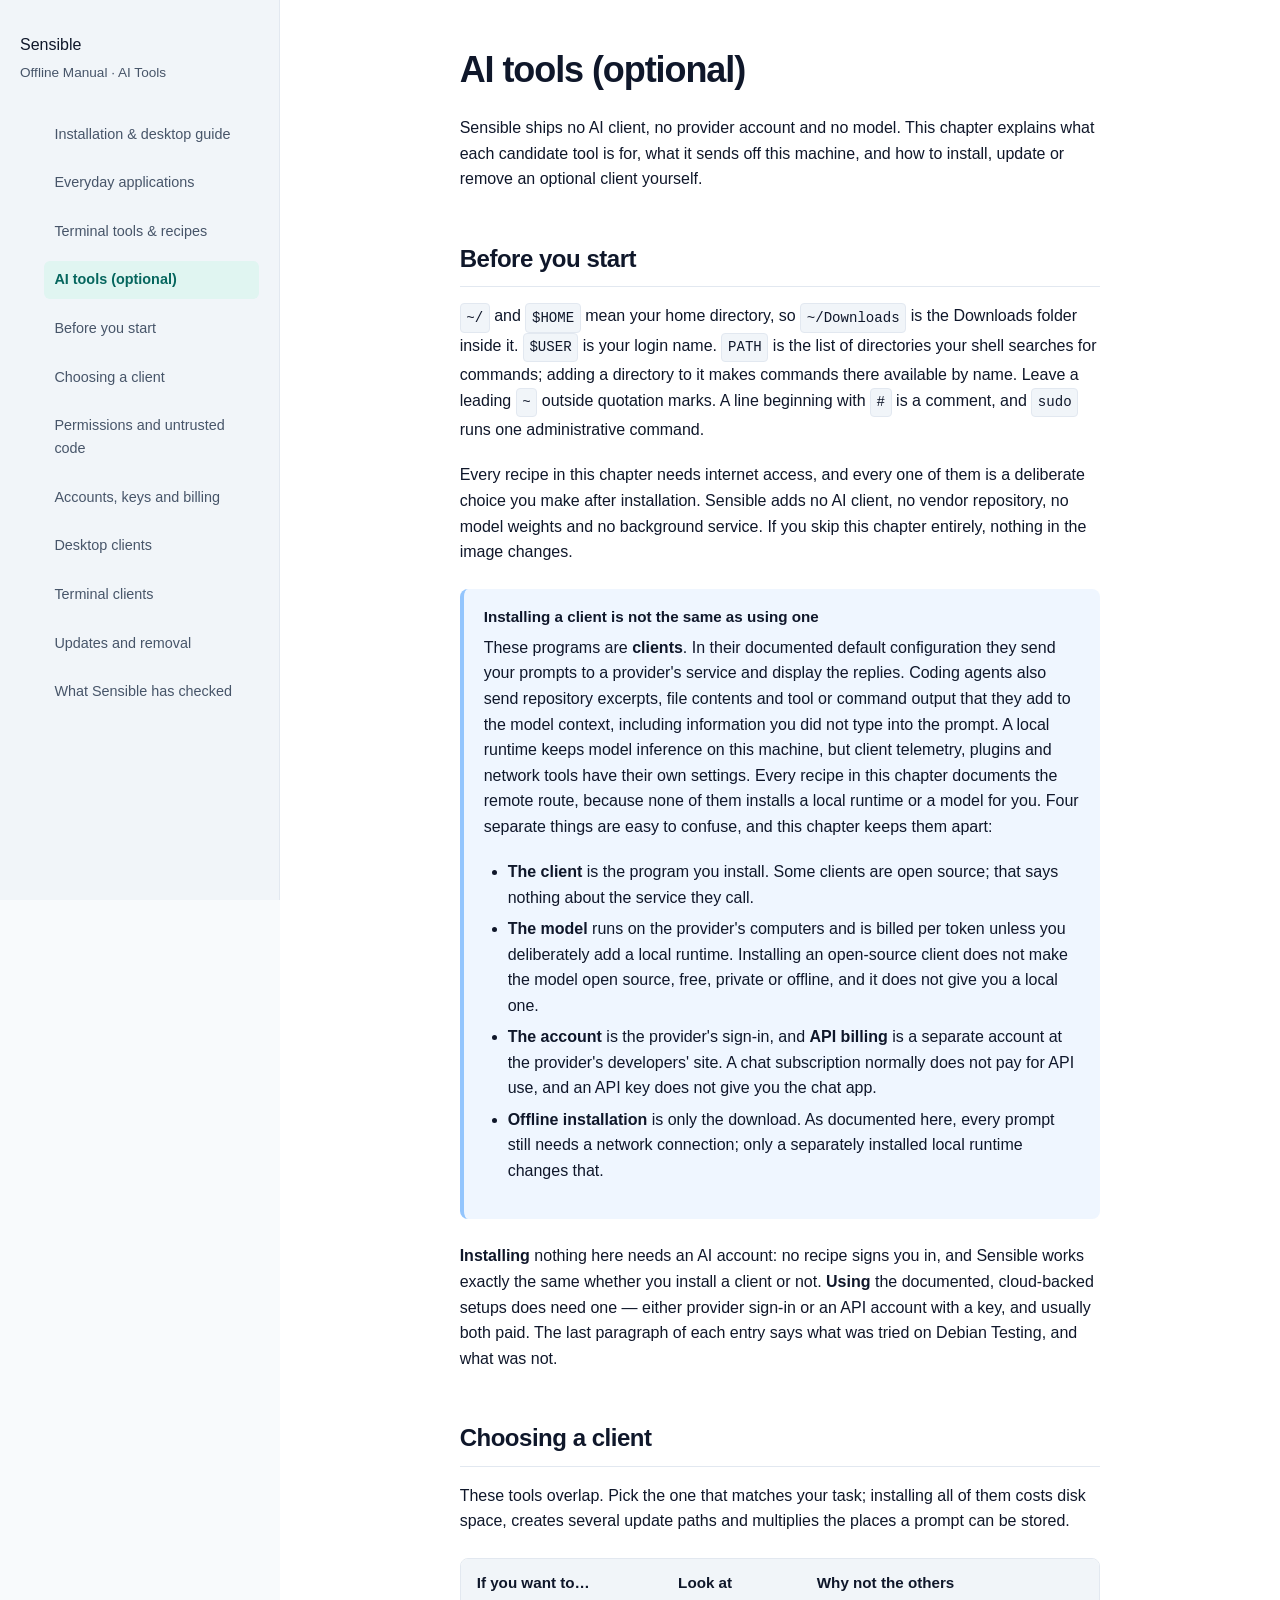
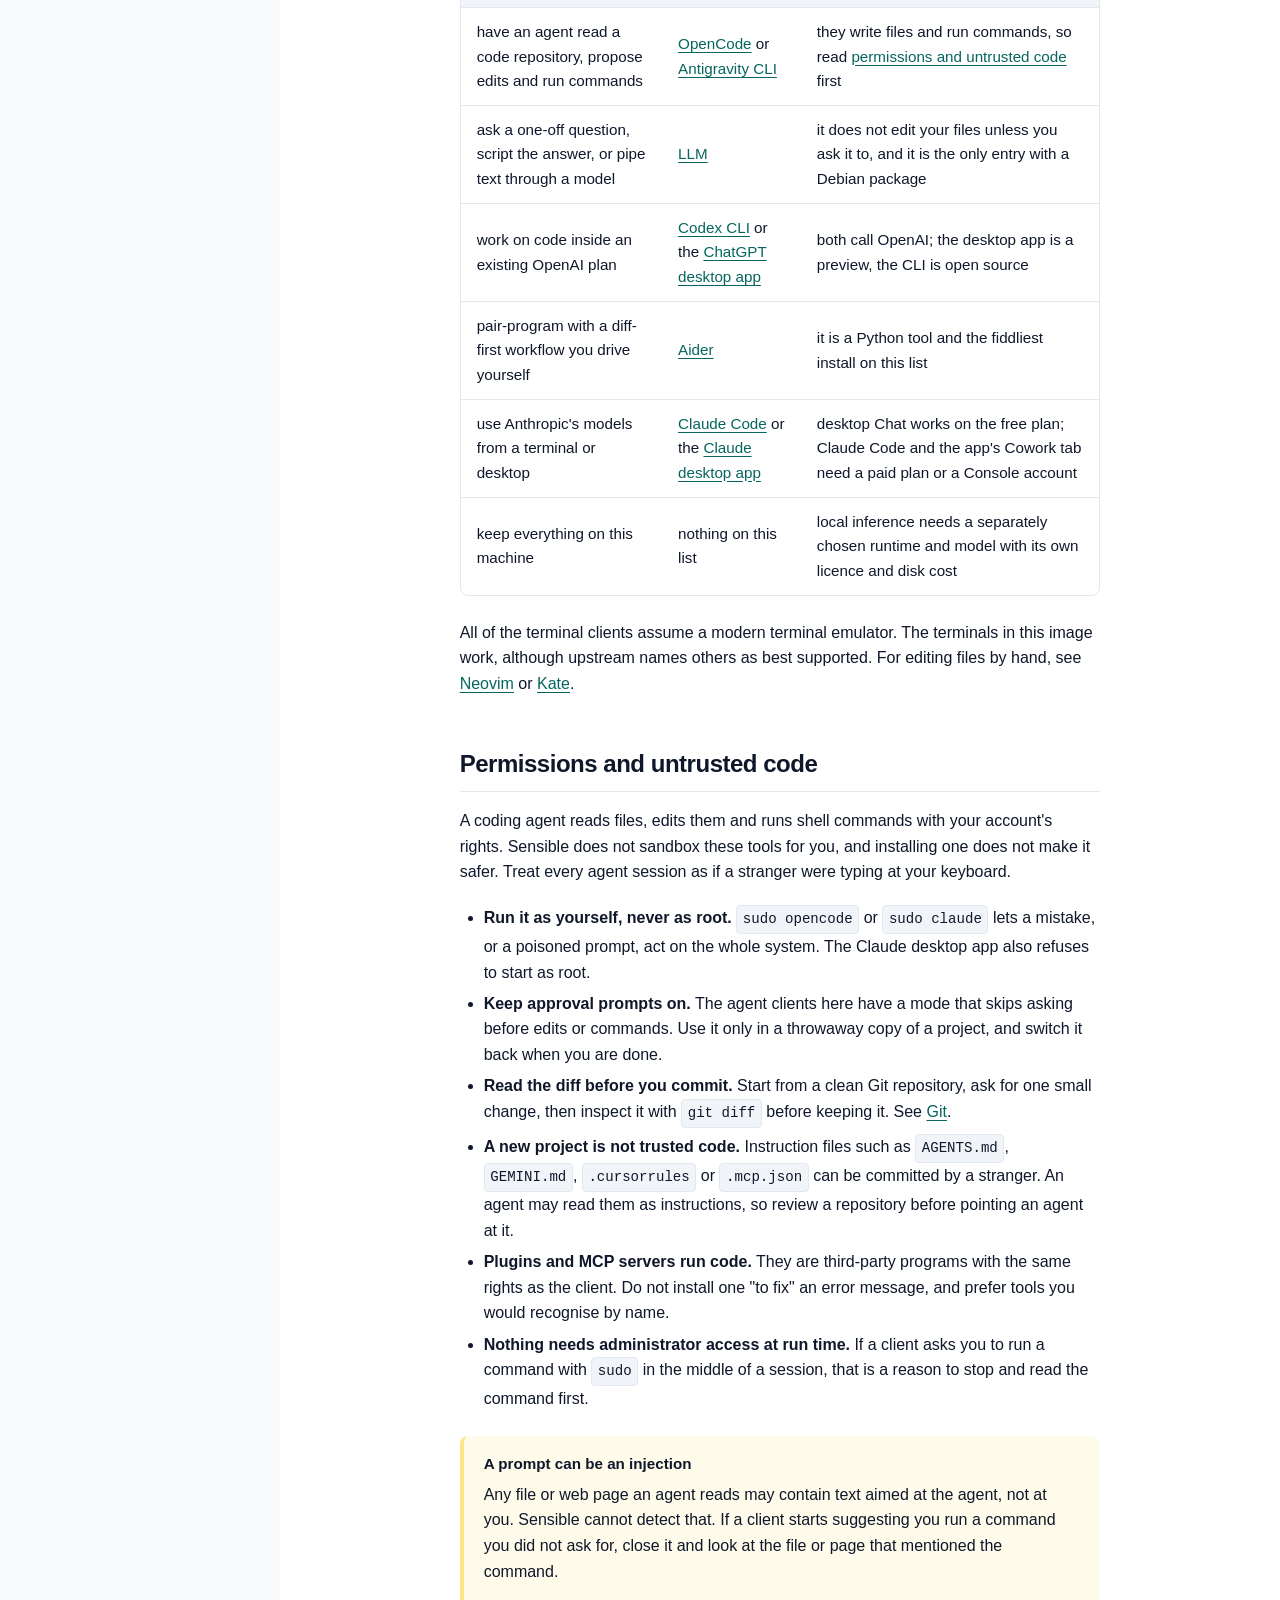
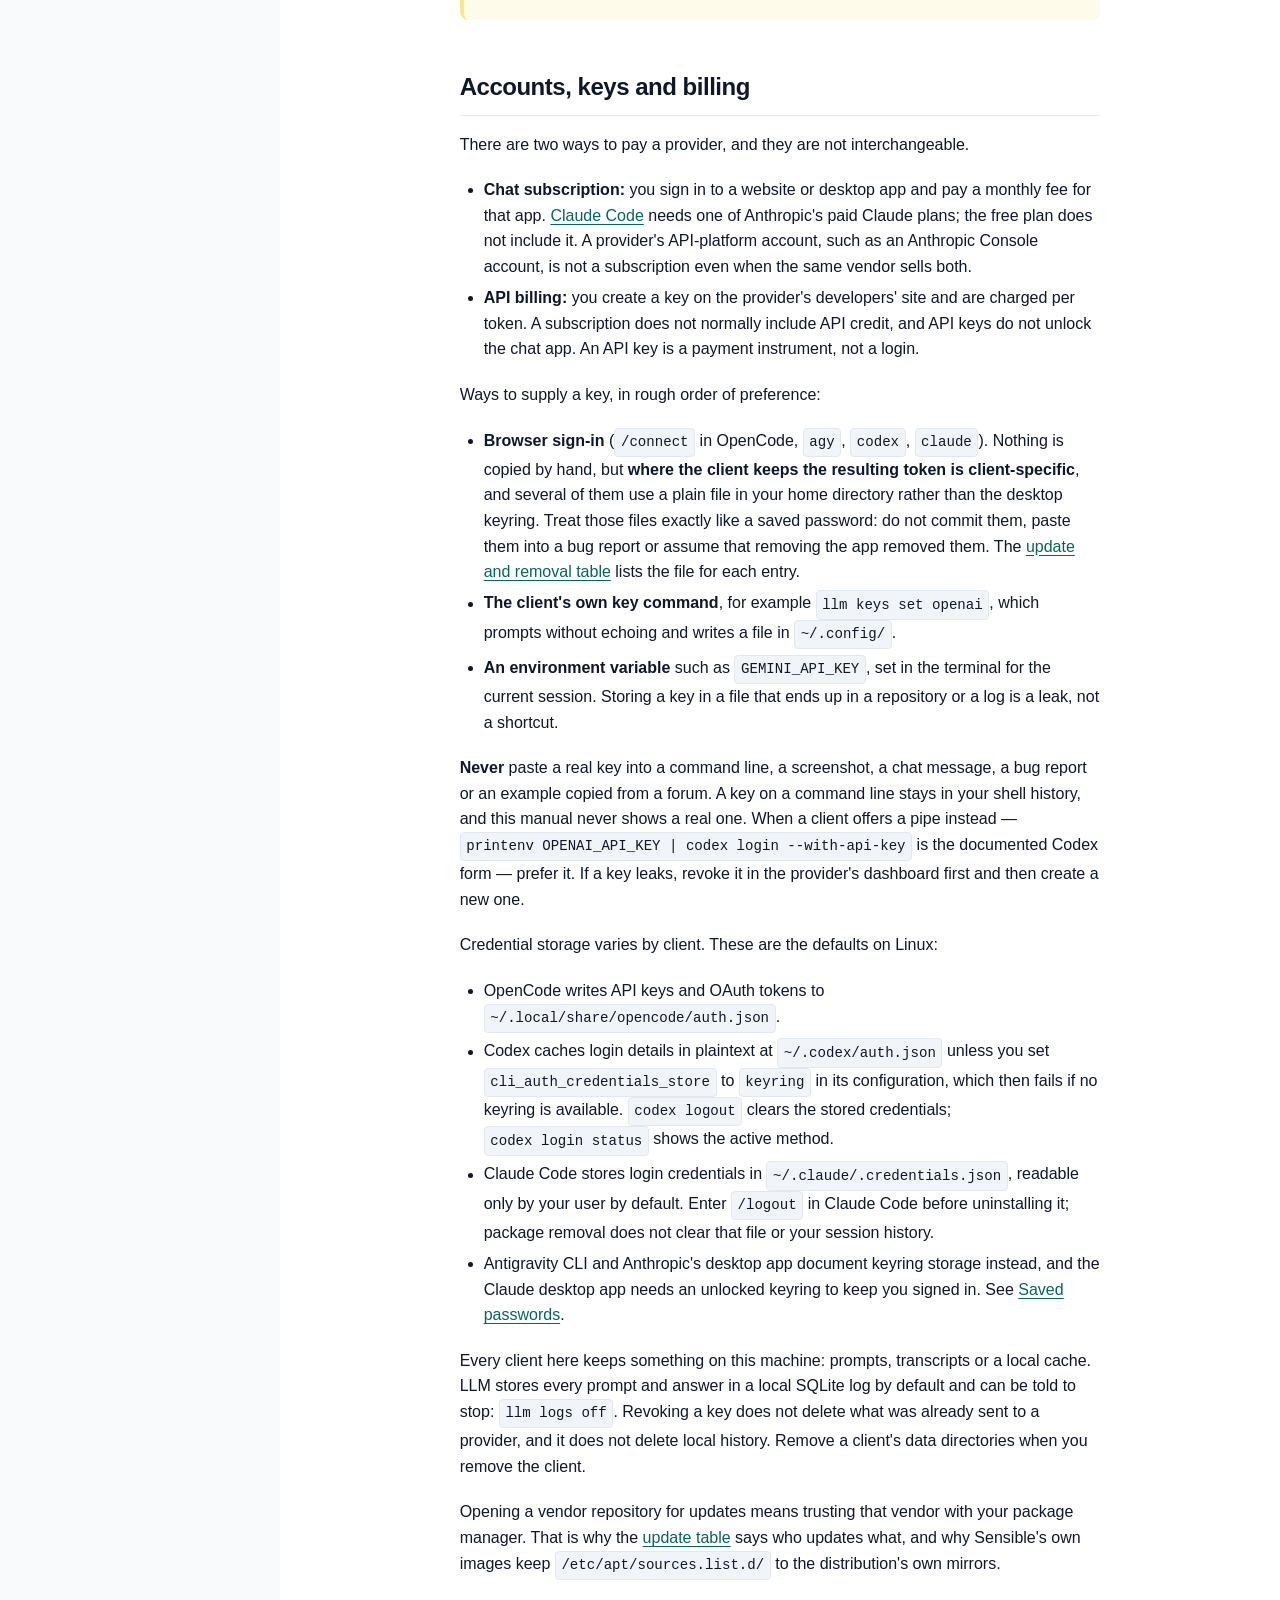
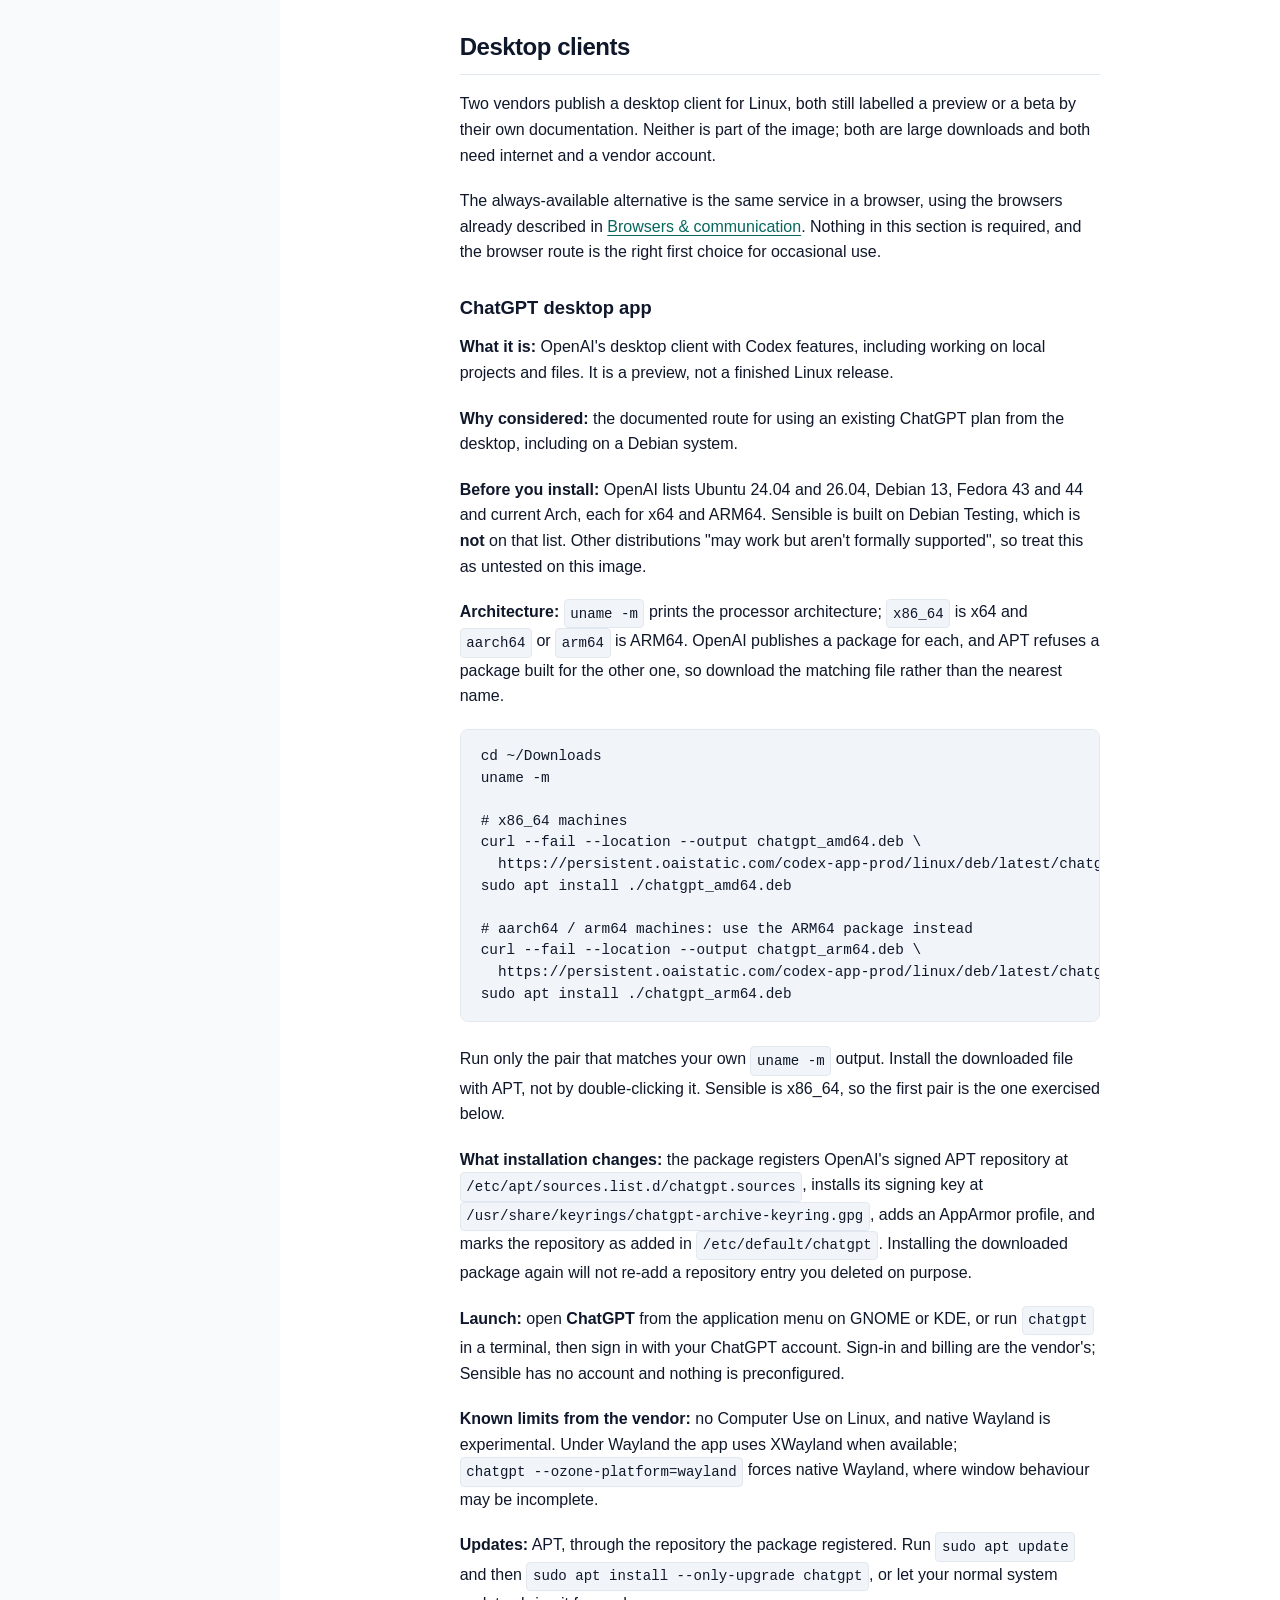
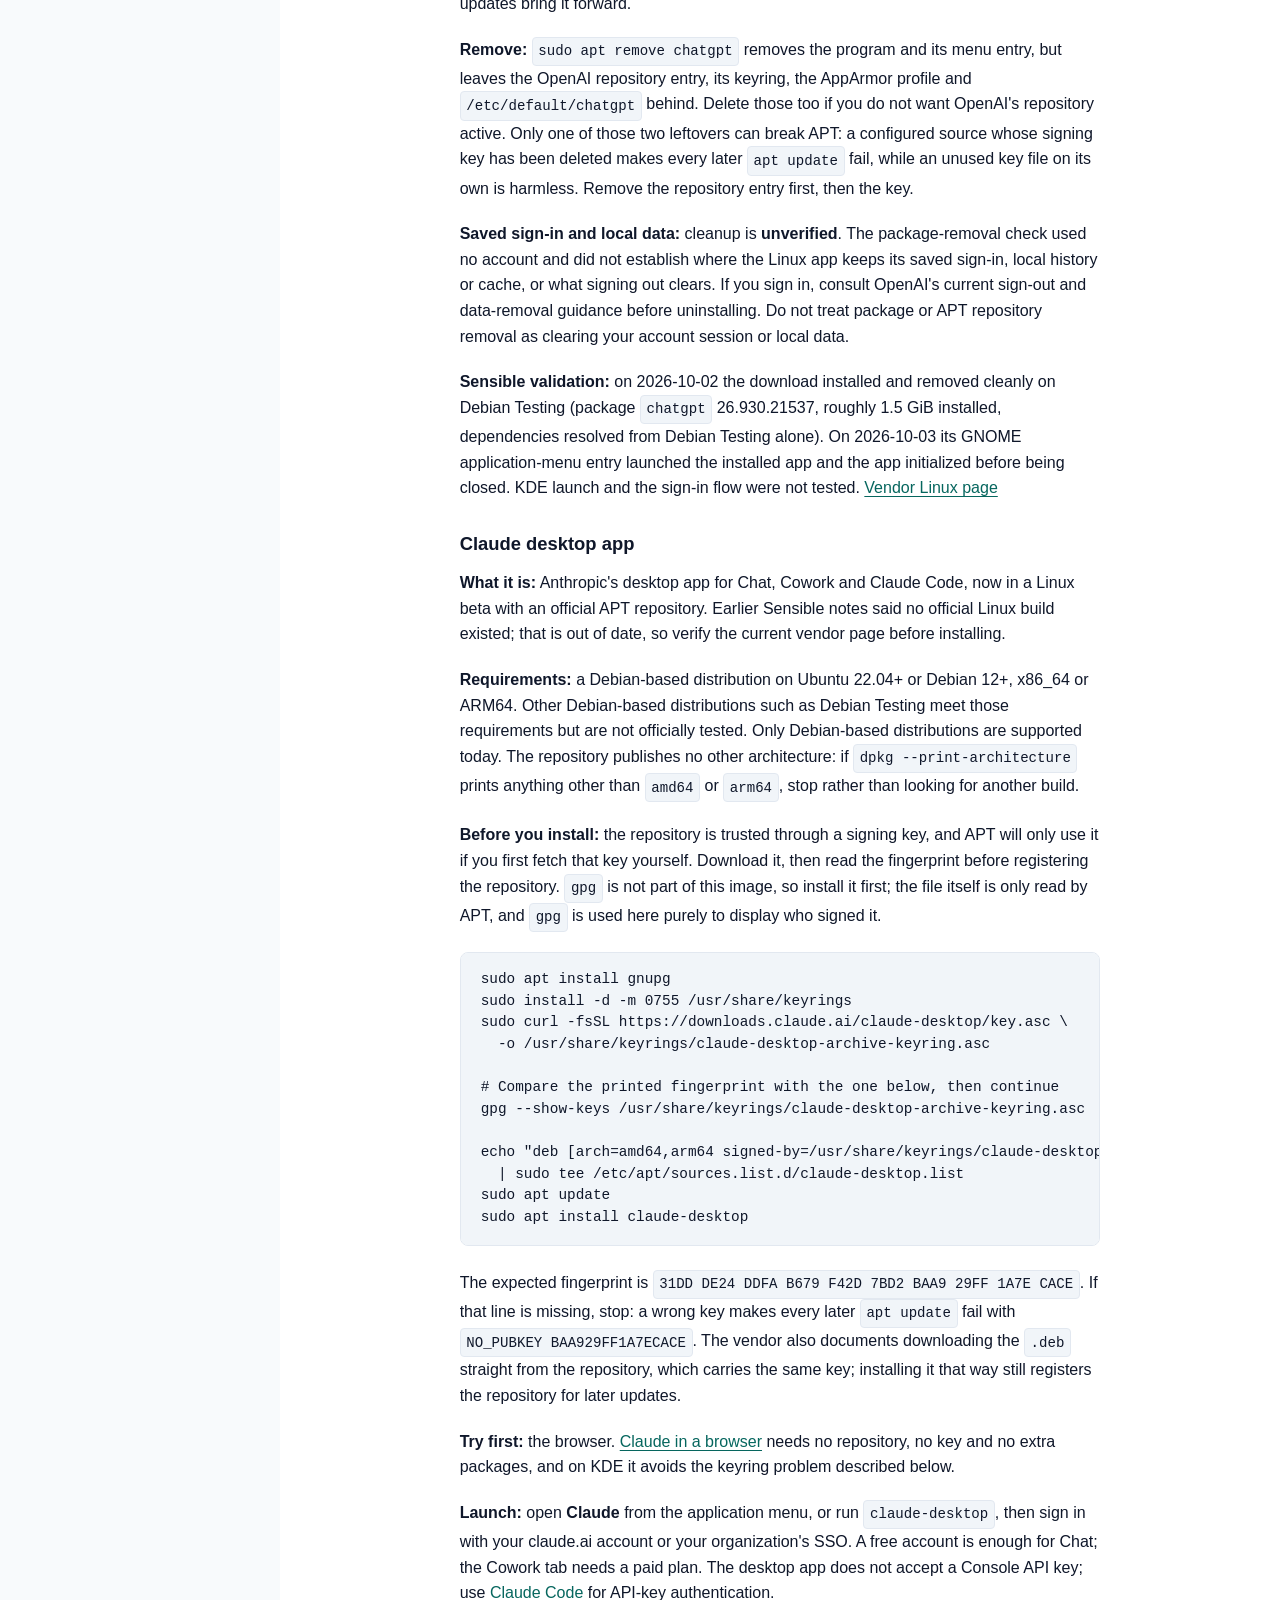
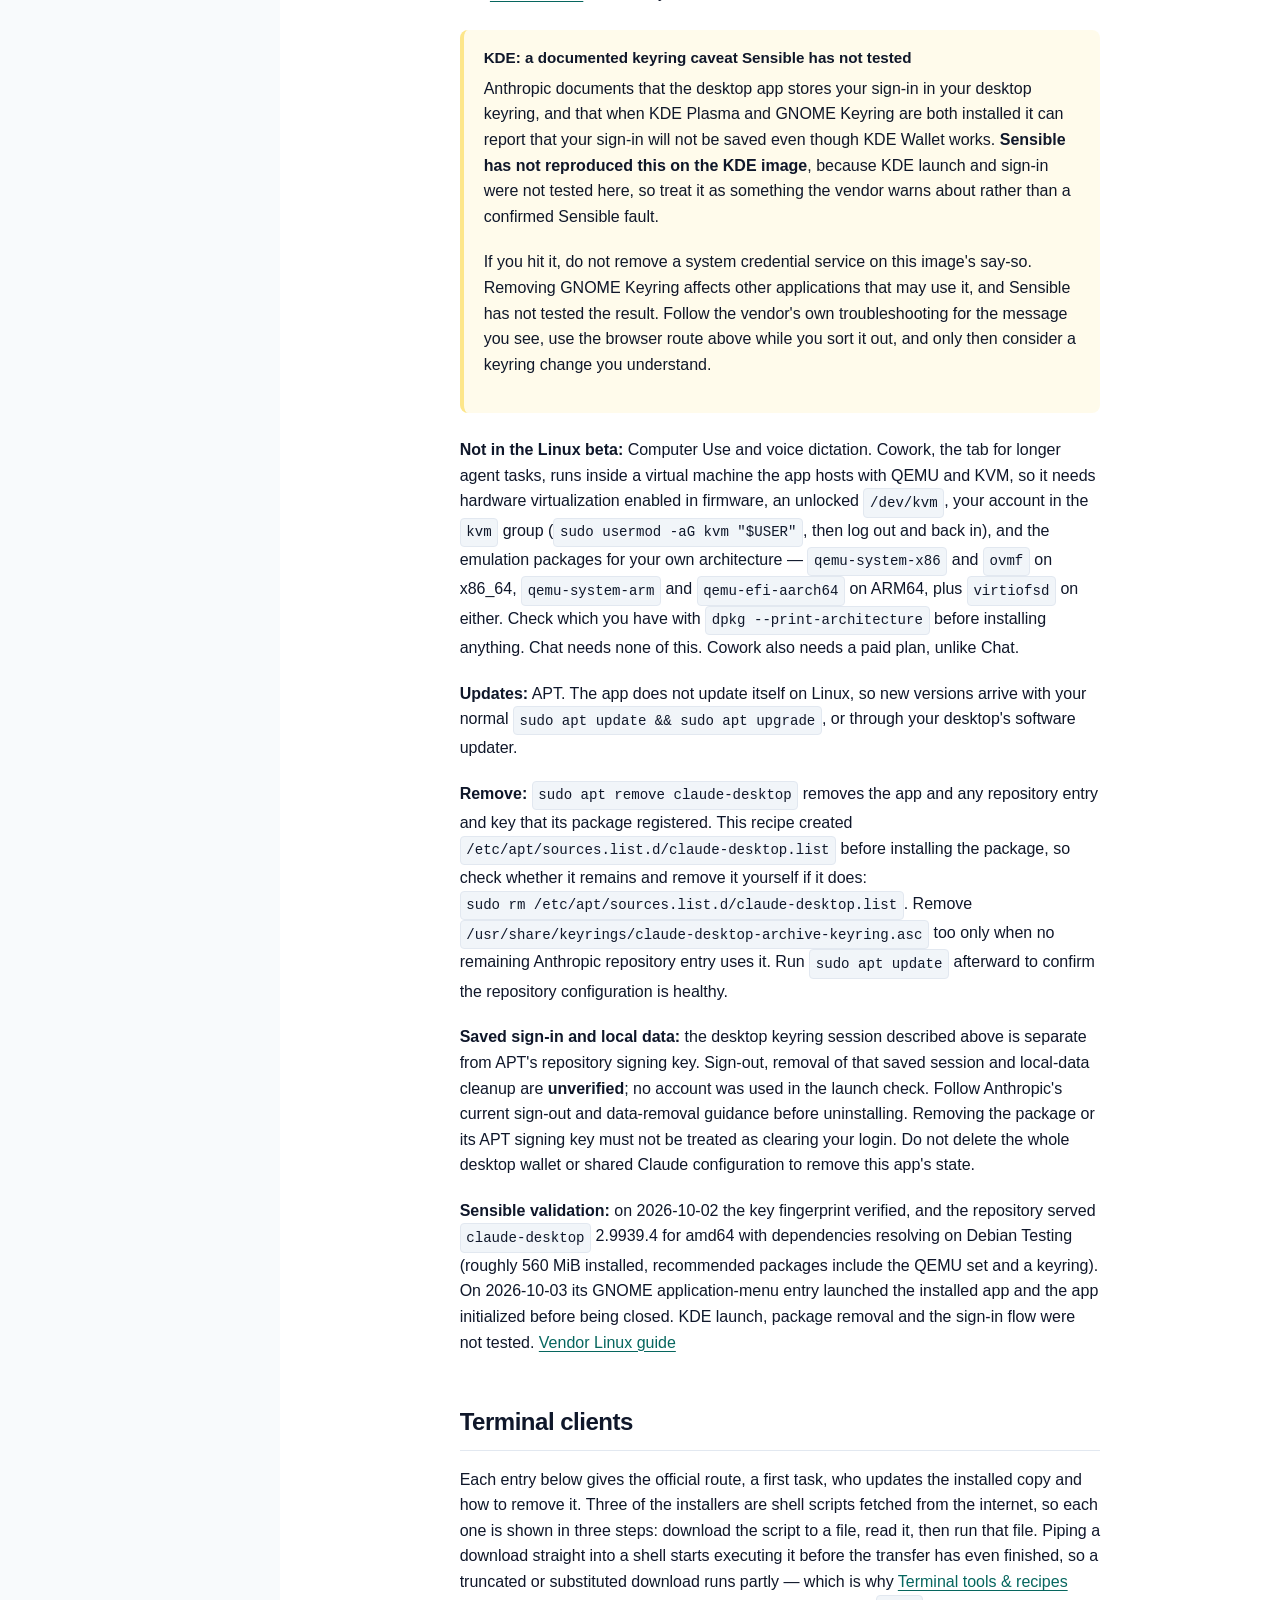
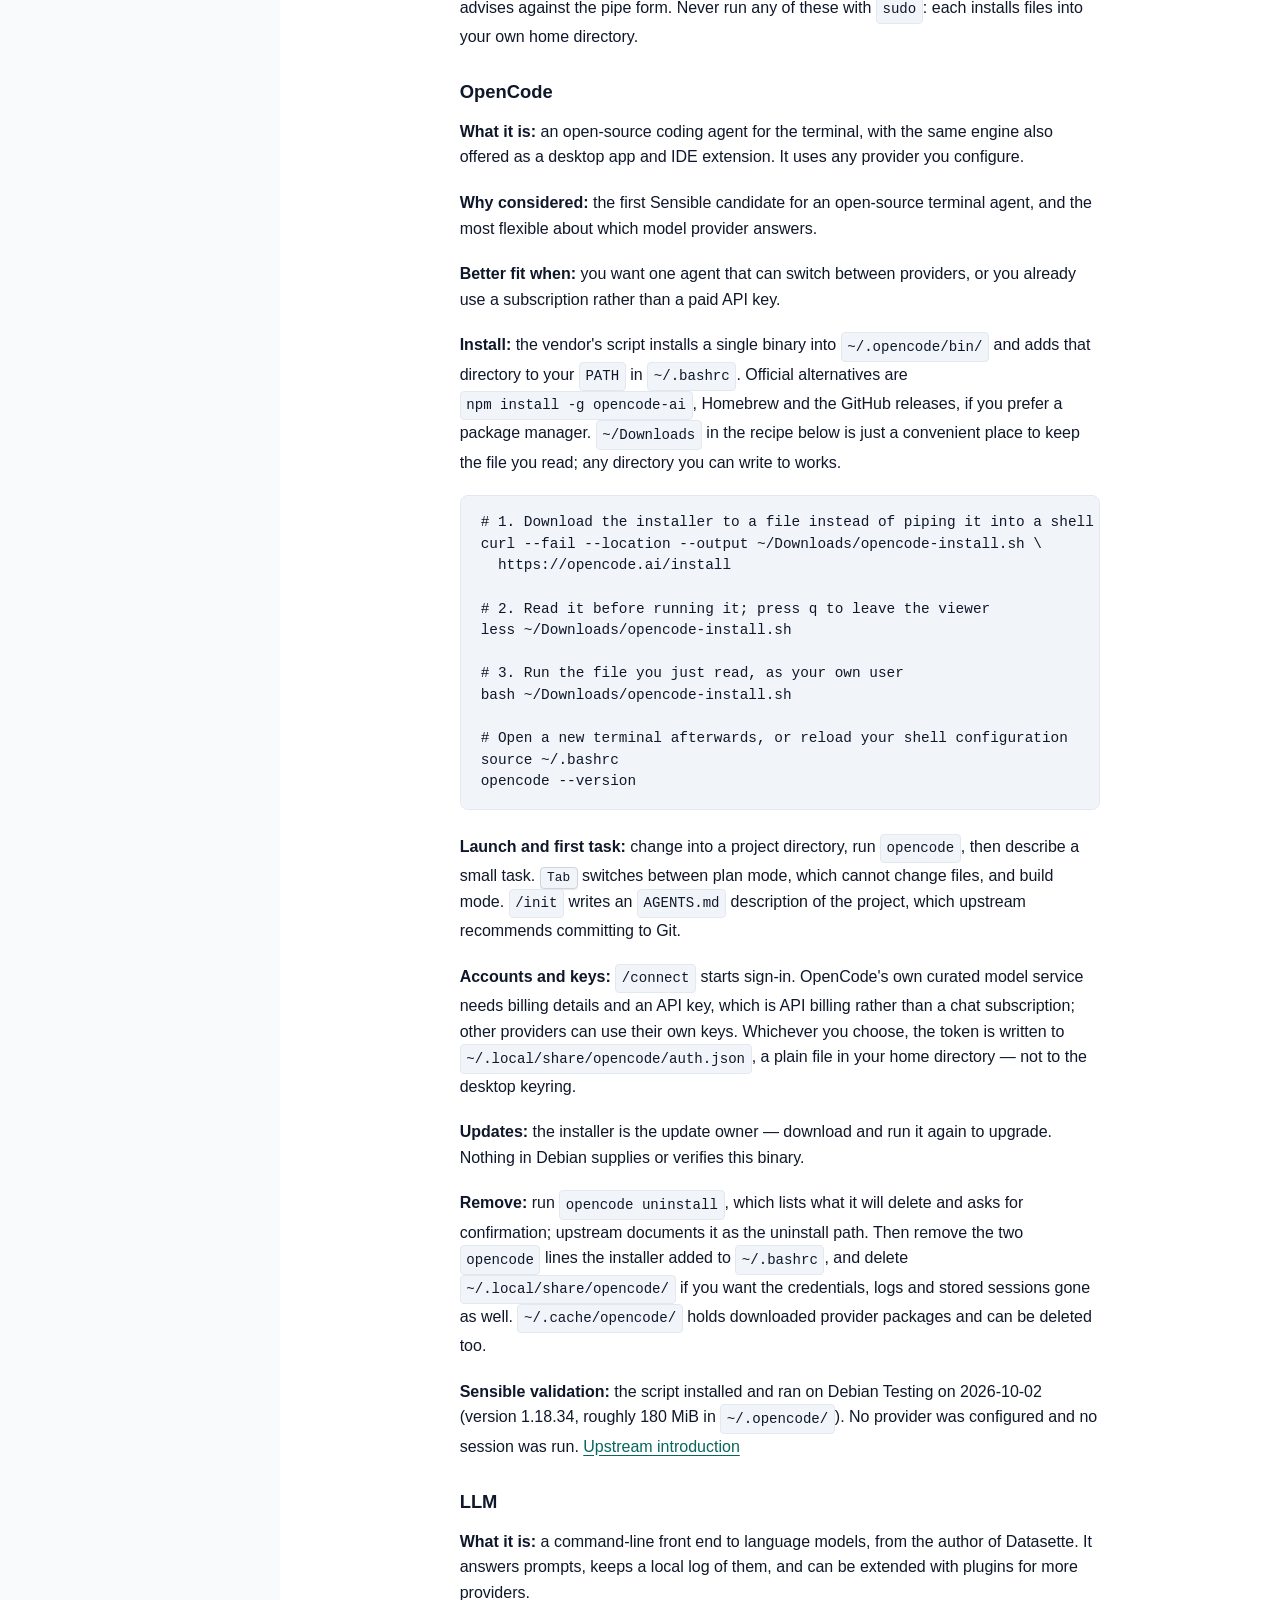
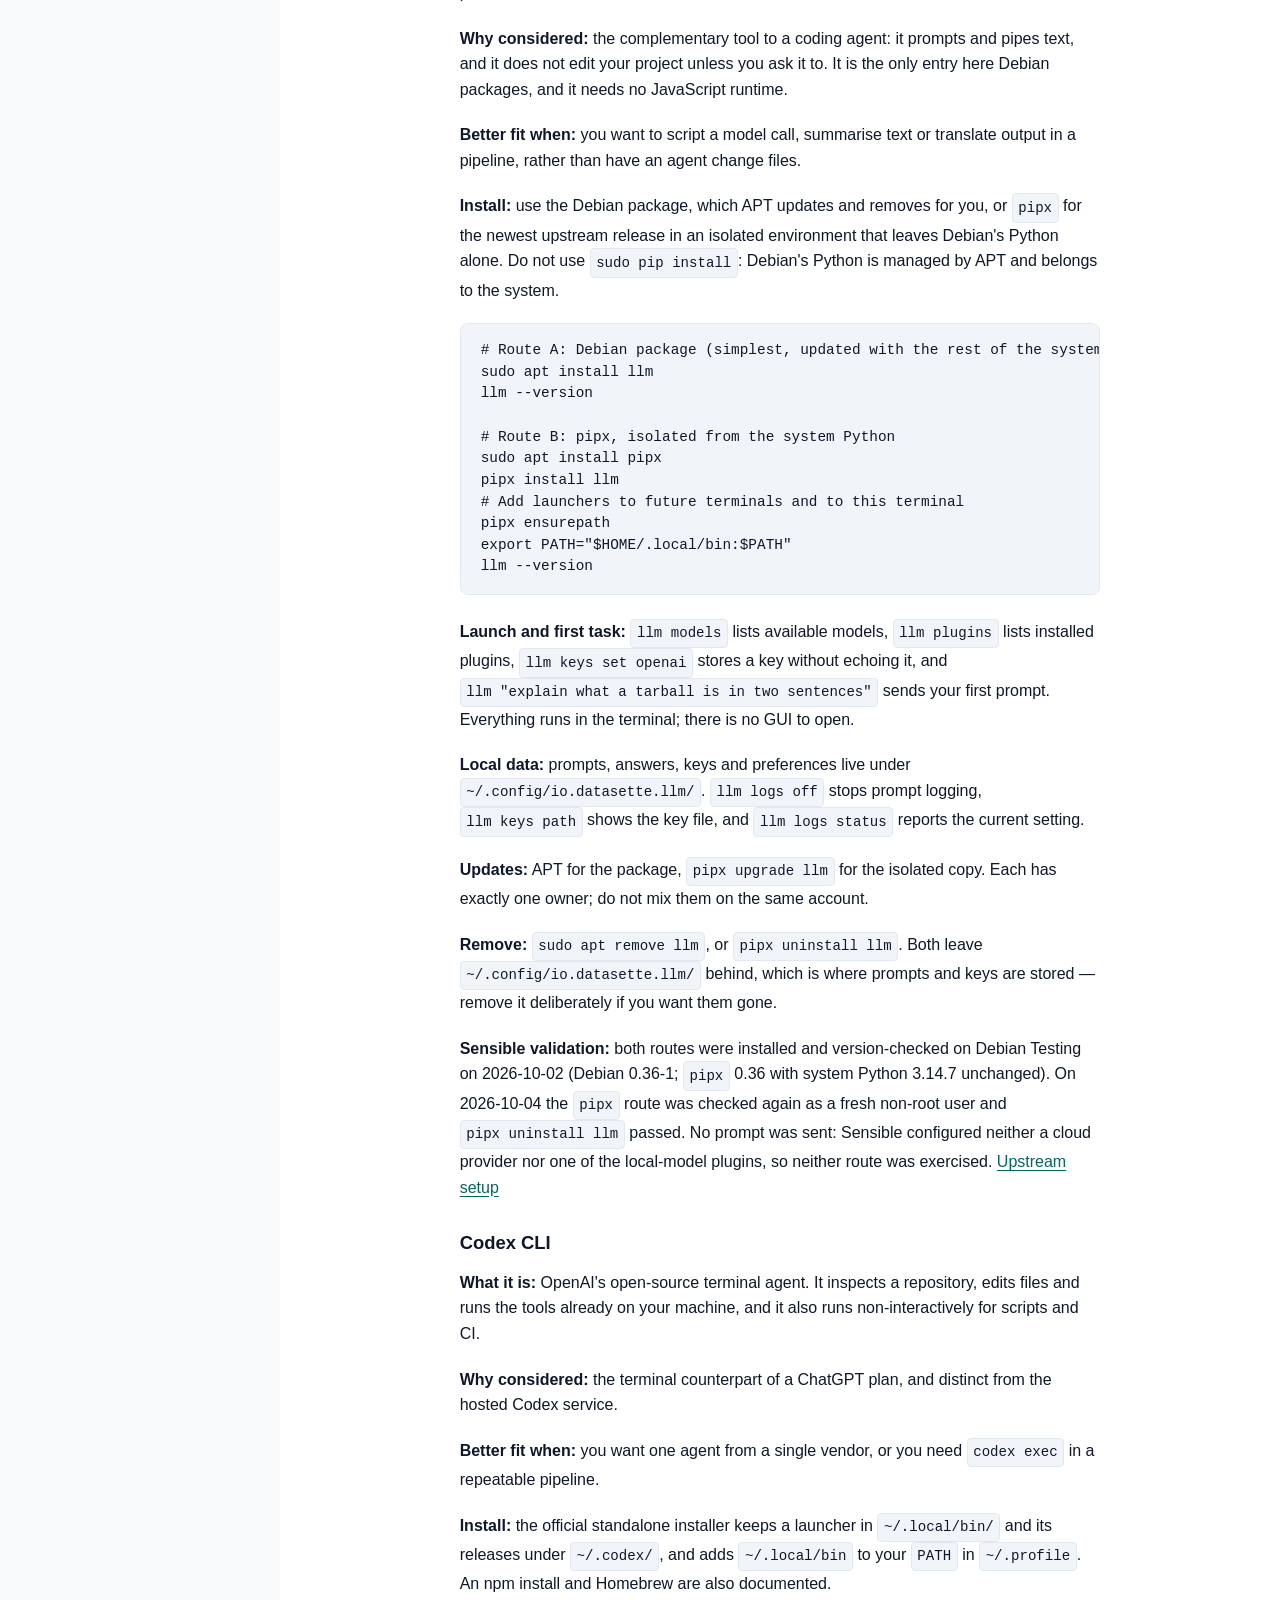
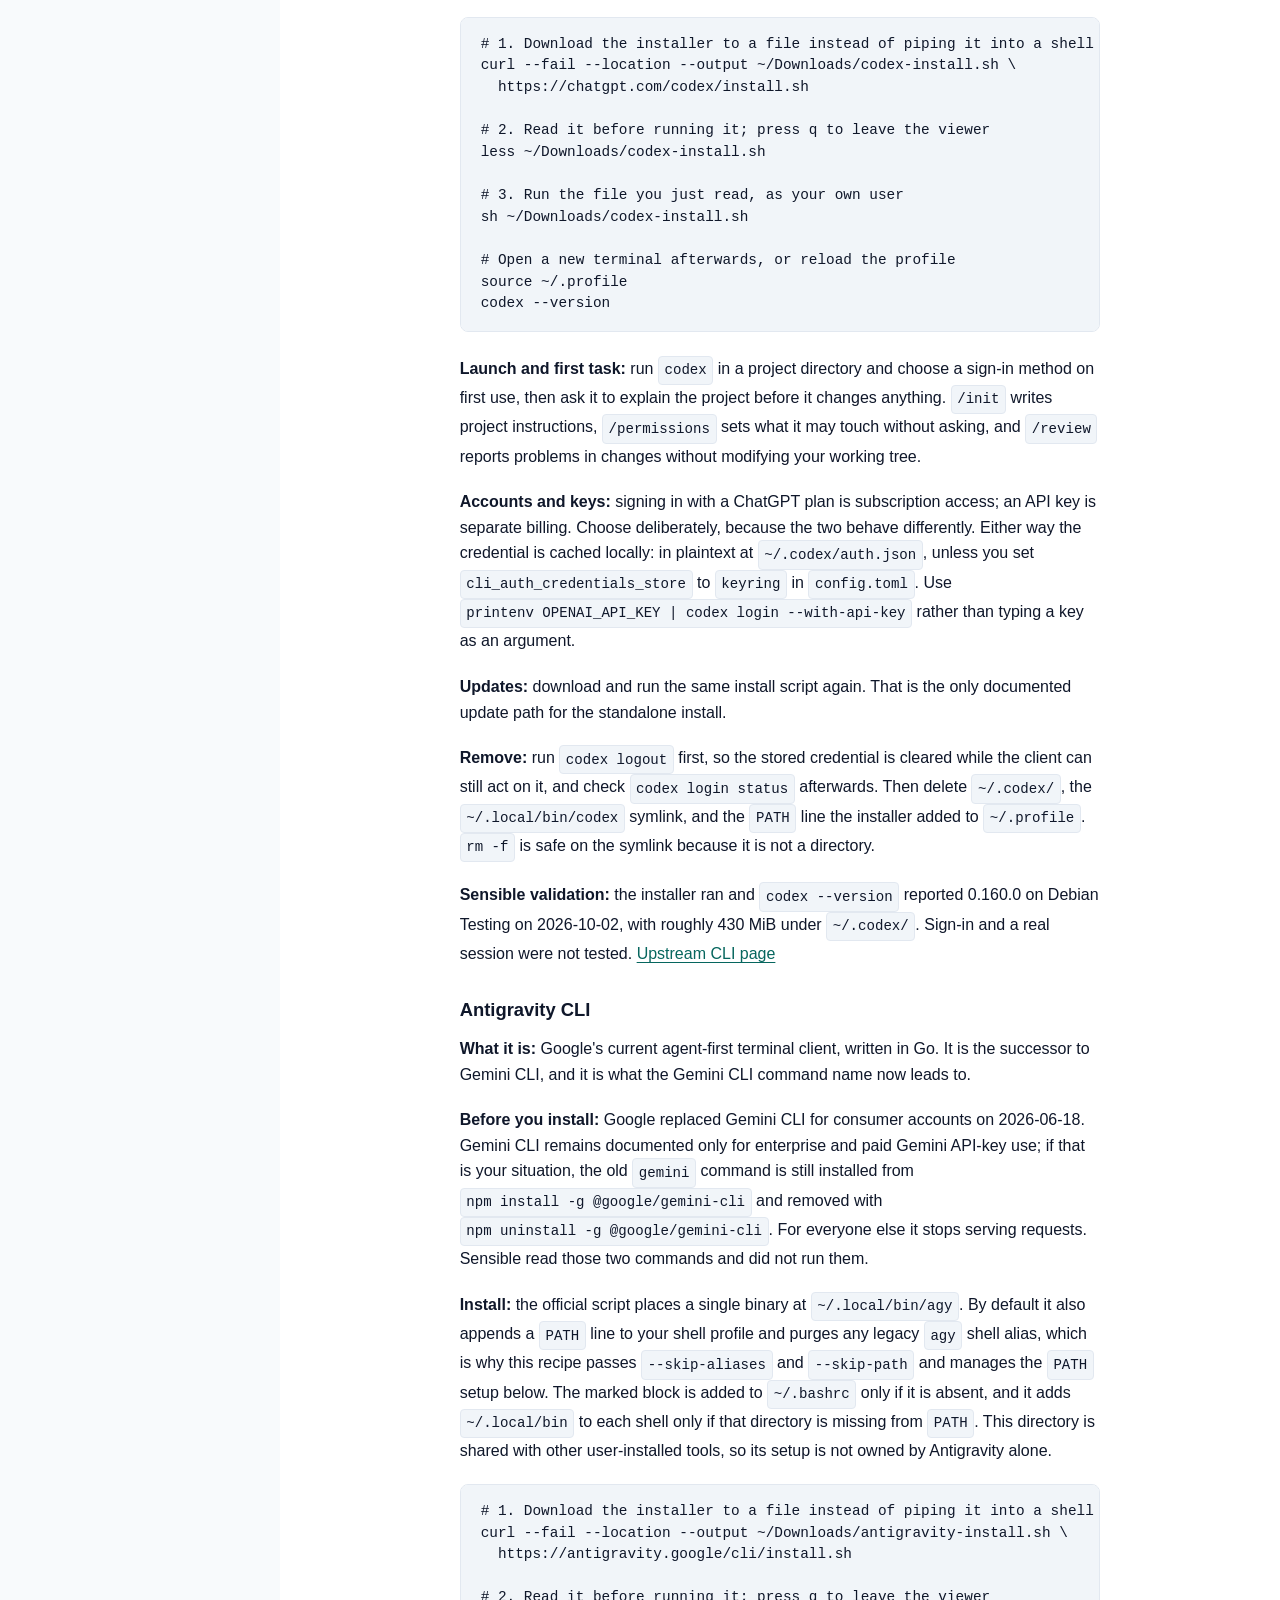
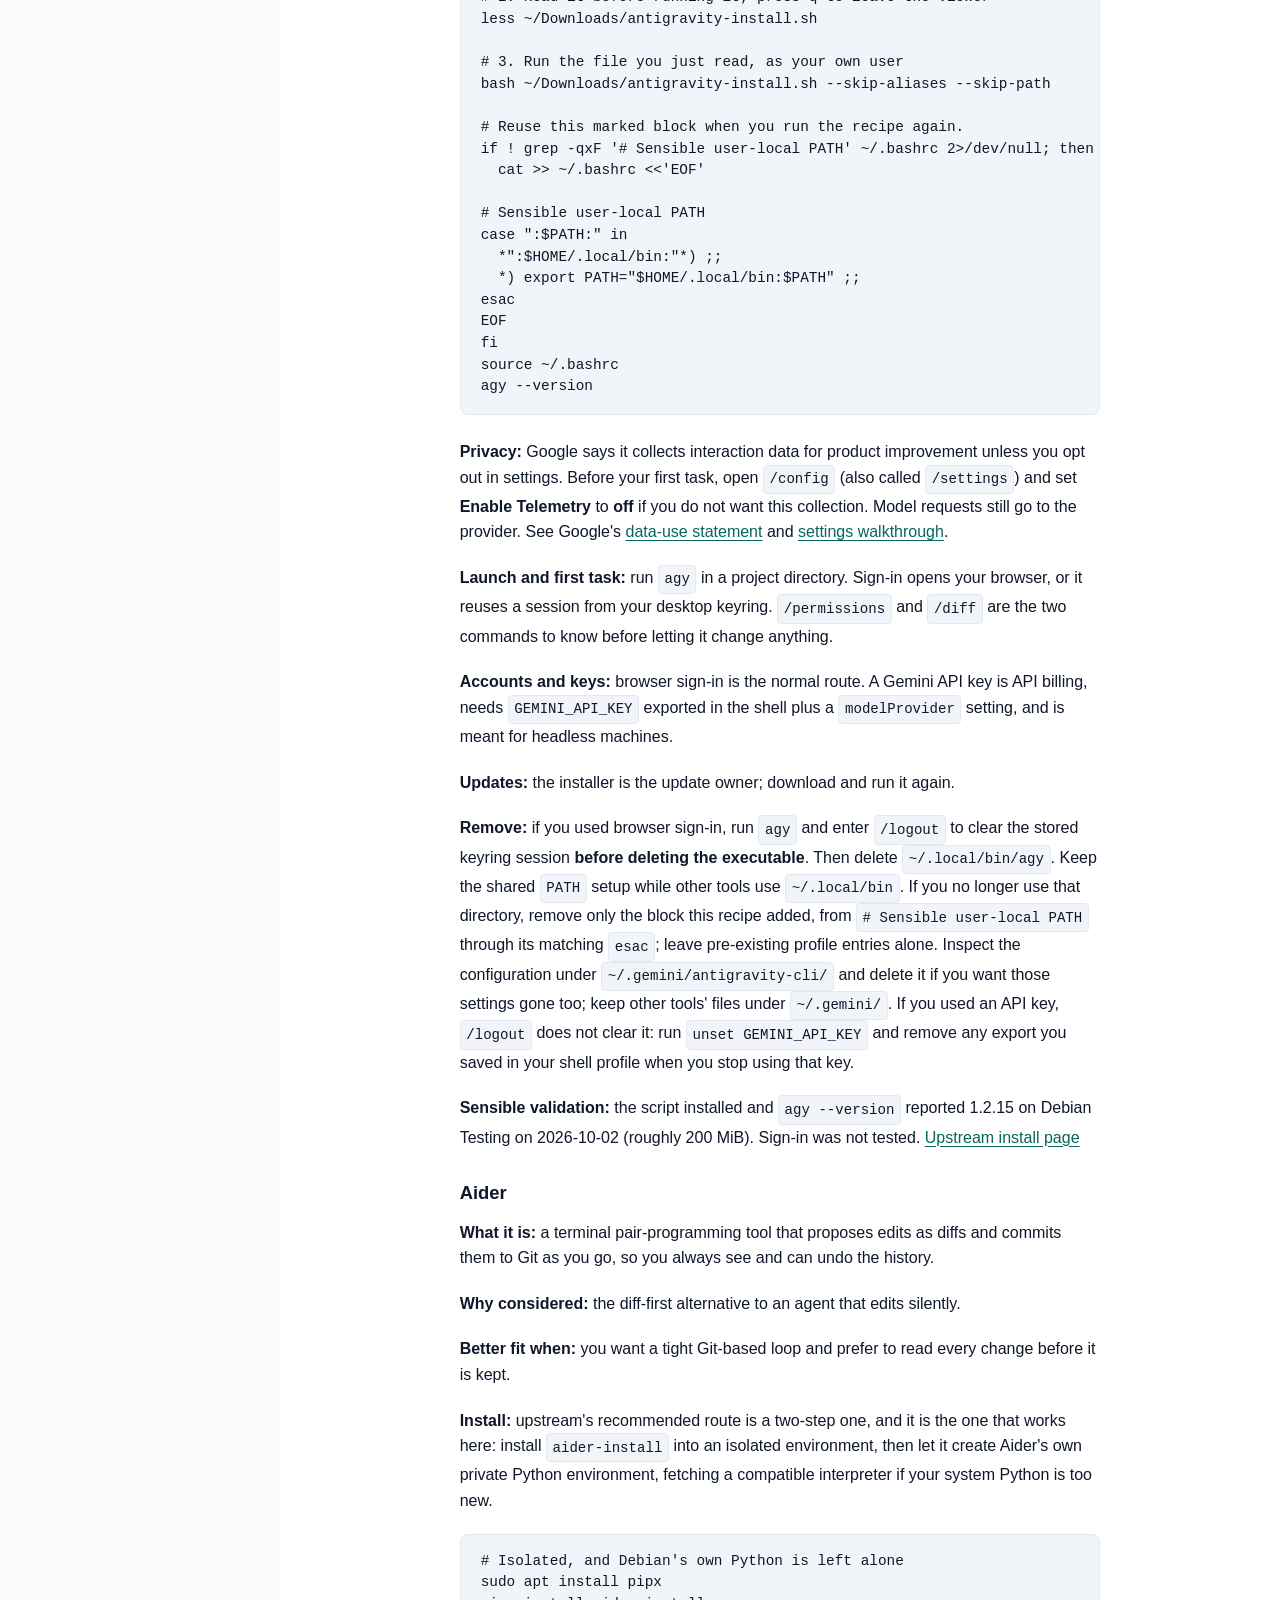
==== commit d42bef55: "docs: address AI recipe and cleanup review follow-ups" ====
--- a/manual/ai-tools.html
+++ b/manual/ai-tools.html
@@ -119,6 +119,7 @@
           <p><strong>Known limits from the vendor:</strong> no Computer Use on Linux, and native Wayland is experimental. Under Wayland the app uses XWayland when available; <code>chatgpt --ozone-platform=wayland</code> forces native Wayland, where window behaviour may be incomplete.</p>
           <p><strong>Updates:</strong> APT, through the repository the package registered. Run <code>sudo apt update</code> and then <code>sudo apt install --only-upgrade chatgpt</code>, or let your normal system updates bring it forward.</p>
           <p><strong>Remove:</strong> <code>sudo apt remove chatgpt</code> removes the program and its menu entry, but leaves the OpenAI repository entry, its keyring, the AppArmor profile and <code>/etc/default/chatgpt</code> behind. Delete those too if you do not want OpenAI's repository active. Only one of those two leftovers can break APT: a configured source whose signing key has been deleted makes every later <code>apt update</code> fail, while an unused key file on its own is harmless. Remove the repository entry first, then the key.</p>
+          <p><strong>Saved sign-in and local data:</strong> cleanup is <strong>unverified</strong>. The package-removal check used no account and did not establish where the Linux app keeps its saved sign-in, local history or cache, or what signing out clears. If you sign in, consult OpenAI's current sign-out and data-removal guidance before uninstalling. Do not treat package or APT repository removal as clearing your account session or local data.</p>
           <p><strong>Sensible validation:</strong> on 2026-10-02 the download installed and removed cleanly on Debian Testing (package <code>chatgpt</code> 26.930.21537, roughly 1.5 GiB installed, dependencies resolved from Debian Testing alone). On 2026-10-03 its GNOME application-menu entry launched the installed app and the app initialized before being closed. KDE launch and the sign-in flow were not tested. <a href="https://developers.openai.com/codex/linux/linux-app">Vendor Linux page</a></p>
         </article>
         <article id="claude-desktop" data-packages="gnupg"><h3>Claude desktop app</h3>
@@ -148,6 +149,7 @@
           <p><strong>Not in the Linux beta:</strong> Computer Use and voice dictation. Cowork, the tab for longer agent tasks, runs inside a virtual machine the app hosts with QEMU and KVM, so it needs hardware virtualization enabled in firmware, an unlocked <code>/dev/kvm</code>, your account in the <code>kvm</code> group (<code>sudo usermod -aG kvm "$USER"</code>, then log out and back in), and the emulation packages for your own architecture — <code>qemu-system-x86</code> and <code>ovmf</code> on x86_64, <code>qemu-system-arm</code> and <code>qemu-efi-aarch64</code> on ARM64, plus <code>virtiofsd</code> on either. Check which you have with <code>dpkg --print-architecture</code> before installing anything. Chat needs none of this. Cowork also needs a paid plan, unlike Chat.</p>
           <p><strong>Updates:</strong> APT. The app does not update itself on Linux, so new versions arrive with your normal <code>sudo apt update &amp;&amp; sudo apt upgrade</code>, or through your desktop's software updater.</p>
           <p><strong>Remove:</strong> <code>sudo apt remove claude-desktop</code> removes the app and any repository entry and key that its package registered. This recipe created <code>/etc/apt/sources.list.d/claude-desktop.list</code> before installing the package, so check whether it remains and remove it yourself if it does: <code>sudo rm /etc/apt/sources.list.d/claude-desktop.list</code>. Remove <code>/usr/share/keyrings/claude-desktop-archive-keyring.asc</code> too only when no remaining Anthropic repository entry uses it. Run <code>sudo apt update</code> afterward to confirm the repository configuration is healthy.</p>
+          <p><strong>Saved sign-in and local data:</strong> the desktop keyring session described above is separate from APT's repository signing key. Sign-out, removal of that saved session and local-data cleanup are <strong>unverified</strong>; no account was used in the launch check. Follow Anthropic's current sign-out and data-removal guidance before uninstalling. Removing the package or its APT signing key must not be treated as clearing your login. Do not delete the whole desktop wallet or shared Claude configuration to remove this app's state.</p>
           <p><strong>Sensible validation:</strong> on 2026-10-02 the key fingerprint verified, and the repository served <code>claude-desktop</code> 2.9939.4 for amd64 with dependencies resolving on Debian Testing (roughly 560 MiB installed, recommended packages include the QEMU set and a keyring). On 2026-10-03 its GNOME application-menu entry launched the installed app and the app initialized before being closed. KDE launch, package removal and the sign-in flow were not tested. <a href="https://code.claude.com/docs/en/desktop-linux">Vendor Linux guide</a></p>
         </article>
       </section>
@@ -197,7 +199,7 @@
           <p><strong>Local data:</strong> prompts, answers, keys and preferences live under <code>~/.config/io.datasette.llm/</code>. <code>llm logs off</code> stops prompt logging, <code>llm keys path</code> shows the key file, and <code>llm logs status</code> reports the current setting.</p>
           <p><strong>Updates:</strong> APT for the package, <code>pipx upgrade llm</code> for the isolated copy. Each has exactly one owner; do not mix them on the same account.</p>
           <p><strong>Remove:</strong> <code>sudo apt remove llm</code>, or <code>pipx uninstall llm</code>. Both leave <code>~/.config/io.datasette.llm/</code> behind, which is where prompts and keys are stored — remove it deliberately if you want them gone.</p>
-          <p><strong>Sensible validation:</strong> both routes were installed and version-checked on Debian Testing on 2026-10-02 (Debian 0.36-1; <code>pipx</code> 0.36 with system Python 3.14.7 unchanged). No prompt was sent: Sensible configured neither a cloud provider nor one of the local-model plugins, so neither route was exercised. <a href="https://llm.datasette.io/en/stable/setup.html">Upstream setup</a></p>
+          <p><strong>Sensible validation:</strong> both routes were installed and version-checked on Debian Testing on 2026-10-02 (Debian 0.36-1; <code>pipx</code> 0.36 with system Python 3.14.7 unchanged). On 2026-10-04 the <code>pipx</code> route was checked again as a fresh non-root user and <code>pipx uninstall llm</code> passed. No prompt was sent: Sensible configured neither a cloud provider nor one of the local-model plugins, so neither route was exercised. <a href="https://llm.datasette.io/en/stable/setup.html">Upstream setup</a></p>
         </article>
         <article id="codex"><h3>Codex CLI</h3>
           <p><strong>What it is:</strong> OpenAI's open-source terminal agent. It inspects a repository, edits files and runs the tools already on your machine, and it also runs non-interactively for scripts and CI.</p>
@@ -226,7 +228,7 @@
         <article id="antigravity"><h3>Antigravity CLI</h3>
           <p><strong>What it is:</strong> Google's current agent-first terminal client, written in Go. It is the successor to Gemini CLI, and it is what the Gemini CLI command name now leads to.</p>
           <p><strong>Before you install:</strong> Google replaced Gemini CLI for consumer accounts on 2026-06-18. Gemini CLI remains documented only for enterprise and paid Gemini API-key use; if that is your situation, the old <code>gemini</code> command is still installed from <code>npm install -g @google/gemini-cli</code> and removed with <code>npm uninstall -g @google/gemini-cli</code>. For everyone else it stops serving requests. Sensible read those two commands and did not run them.</p>
-          <p><strong>Install:</strong> the official script places a single binary at <code>~/.local/bin/agy</code>. By default it also appends a <code>PATH</code> line to your shell profile and purges any legacy <code>agy</code> shell alias, which is why this recipe passes <code>--skip-aliases</code> and <code>--skip-path</code> and adds the <code>PATH</code> line itself, once. That way exactly one line in <code>~/.bashrc</code> belongs to this tool, which is what the removal step below relies on. Omit the two flags if you would rather let the script manage your profile.</p>
+          <p><strong>Install:</strong> the official script places a single binary at <code>~/.local/bin/agy</code>. By default it also appends a <code>PATH</code> line to your shell profile and purges any legacy <code>agy</code> shell alias, which is why this recipe passes <code>--skip-aliases</code> and <code>--skip-path</code> and manages the <code>PATH</code> setup below. The marked block is added to <code>~/.bashrc</code> only if it is absent, and it adds <code>~/.local/bin</code> to each shell only if that directory is missing from <code>PATH</code>. This directory is shared with other user-installed tools, so its setup is not owned by Antigravity alone.</p>
           <pre><code># 1. Download the installer to a file instead of piping it into a shell
 curl --fail --location --output ~/Downloads/antigravity-install.sh \
   https://antigravity.google/cli/install.sh
@@ -237,15 +239,24 @@
 # 3. Run the file you just read, as your own user
 bash ~/Downloads/antigravity-install.sh --skip-aliases --skip-path
 
-# If the command is not found, add it for future terminals
-echo 'export PATH="$HOME/.local/bin:$PATH"' &gt;&gt; ~/.bashrc
+# Reuse this marked block when you run the recipe again.
+if ! grep -qxF '# Sensible user-local PATH' ~/.bashrc 2&gt;/dev/null; then
+  cat &gt;&gt; ~/.bashrc &lt;&lt;'EOF'
+
+# Sensible user-local PATH
+case ":$PATH:" in
+  *":$HOME/.local/bin:"*) ;;
+  *) export PATH="$HOME/.local/bin:$PATH" ;;
+esac
+EOF
+fi
 source ~/.bashrc
 agy --version</code></pre>
           <p><strong>Privacy:</strong> Google says it collects interaction data for product improvement unless you opt out in settings. Before your first task, open <code>/config</code> (also called <code>/settings</code>) and set <strong>Enable Telemetry</strong> to <strong>off</strong> if you do not want this collection. Model requests still go to the provider. See Google's <a href="https://github.com/google-antigravity/antigravity-cli#terms-of-service--data-use">data-use statement</a> and <a href="https://codelabs.developers.google.com/antigravity-cli-hands-on">settings walkthrough</a>.</p>
           <p><strong>Launch and first task:</strong> run <code>agy</code> in a project directory. Sign-in opens your browser, or it reuses a session from your desktop keyring. <code>/permissions</code> and <code>/diff</code> are the two commands to know before letting it change anything.</p>
           <p><strong>Accounts and keys:</strong> browser sign-in is the normal route. A Gemini API key is API billing, needs <code>GEMINI_API_KEY</code> exported in the shell plus a <code>modelProvider</code> setting, and is meant for headless machines.</p>
           <p><strong>Updates:</strong> the installer is the update owner; download and run it again.</p>
-          <p><strong>Remove:</strong> if you used browser sign-in, run <code>agy</code> and enter <code>/logout</code> to clear the stored keyring session <strong>before deleting the executable</strong>. Then delete <code>~/.local/bin/agy</code> and the one <code>PATH</code> line in <code>~/.bashrc</code> that the recipe above added. Inspect the configuration under <code>~/.gemini/antigravity-cli/</code> and delete it if you want those settings gone too; keep other tools' files under <code>~/.gemini/</code>. If you used an API key, <code>/logout</code> does not clear it: run <code>unset GEMINI_API_KEY</code> and remove any export you saved in your shell profile when you stop using that key.</p>
+          <p><strong>Remove:</strong> if you used browser sign-in, run <code>agy</code> and enter <code>/logout</code> to clear the stored keyring session <strong>before deleting the executable</strong>. Then delete <code>~/.local/bin/agy</code>. Keep the shared <code>PATH</code> setup while other tools use <code>~/.local/bin</code>. If you no longer use that directory, remove only the block this recipe added, from <code># Sensible user-local PATH</code> through its matching <code>esac</code>; leave pre-existing profile entries alone. Inspect the configuration under <code>~/.gemini/antigravity-cli/</code> and delete it if you want those settings gone too; keep other tools' files under <code>~/.gemini/</code>. If you used an API key, <code>/logout</code> does not clear it: run <code>unset GEMINI_API_KEY</code> and remove any export you saved in your shell profile when you stop using that key.</p>
           <p><strong>Sensible validation:</strong> the script installed and <code>agy --version</code> reported 1.2.15 on Debian Testing on 2026-10-02 (roughly 200 MiB). Sign-in was not tested. <a href="https://antigravity.google/docs/cli/install">Upstream install page</a></p>
         </article>
         <article id="aider"><h3>Aider</h3>
@@ -317,12 +328,12 @@
       <section id="updates"><h2>Updates and removal</h2>
         <p>Every optional client below has exactly one update owner. Mixing two of them for the same tool leaves you unsure which copy is running and which one APT is verifying.</p>
         <div class="table-container"><table><thead><tr><th scope="col">Client</th><th scope="col">Install route used above</th><th scope="col">Update owner</th><th scope="col">Repositories, credentials and local state</th></tr></thead><tbody>
-          <tr><td>ChatGPT desktop</td><td>downloaded <code>.deb</code> with APT</td><td>APT, the registered OpenAI repository</td><td><code>chatgpt.sources</code>, <code>chatgpt-archive-keyring.gpg</code>, an AppArmor profile, <code>/etc/default/chatgpt</code></td></tr>
-          <tr><td>Claude desktop</td><td>Anthropic APT repository</td><td>APT</td><td>check the admin-created repository file and key after <code>apt remove</code>; remove an unused pair together</td></tr>
+          <tr><td>ChatGPT desktop</td><td>downloaded <code>.deb</code> with APT</td><td>APT, the registered OpenAI repository</td><td><code>chatgpt.sources</code>, <code>chatgpt-archive-keyring.gpg</code>, an AppArmor profile, <code>/etc/default/chatgpt</code>. Saved sign-in and local-data cleanup are <strong>unverified</strong>; removing these system files does not establish that the account session or local data is gone</td></tr>
+          <tr><td>Claude desktop</td><td>Anthropic APT repository</td><td>APT</td><td>check the admin-created repository file and key after <code>apt remove</code>; remove an unused pair together. Sign-out, saved keyring-session removal and local-data cleanup are <strong>unverified</strong> and separate from APT cleanup</td></tr>
           <tr><td>Claude Code</td><td>Anthropic APT repository</td><td>APT</td><td>log out before uninstalling; remove <code>claude-code.list</code> before <code>claude-code.asc</code>. Login credentials in <code>~/.claude/.credentials.json</code>, plus settings and history in <code>~/.claude/</code> and <code>~/.claude.json</code>, need separate cleanup; see the entry for shared/custom locations</td></tr>
           <tr><td>OpenCode</td><td>vendor install script</td><td>the vendor script, re-run by you</td><td>two lines in <code>~/.bashrc</code>, and <code>auth.json</code> with your tokens under <code>~/.local/share/opencode/</code></td></tr>
           <tr><td>Codex CLI</td><td>vendor install script</td><td>the vendor script, re-run by you</td><td>a <code>PATH</code> line in <code>~/.profile</code>, and the cached credential in <code>~/.codex/auth.json</code> unless you chose keyring storage</td></tr>
-          <tr><td>Antigravity CLI</td><td>vendor install script</td><td>the vendor script, re-run by you</td><td>keyring session: clear it with <code>/logout</code> before deleting <code>agy</code>; configuration under <code>~/.gemini/antigravity-cli/</code>, any saved API-key export, and the <code>PATH</code> line you added need separate cleanup</td></tr>
+          <tr><td>Antigravity CLI</td><td>vendor install script</td><td>the vendor script, re-run by you</td><td>keyring session: clear it with <code>/logout</code> before deleting <code>agy</code>; configuration under <code>~/.gemini/antigravity-cli/</code> and any saved API-key export need separate cleanup. Keep the shared <code>PATH</code> block while other tools use <code>~/.local/bin</code></td></tr>
           <tr><td>LLM</td><td>Debian package or <code>pipx</code></td><td>APT or <code>pipx upgrade llm</code></td><td><code>~/.config/io.datasette.llm/</code> with prompts and keys</td></tr>
           <tr><td>Aider</td><td><code>pipx</code> then <code>aider-install</code></td><td><code>aider-install</code> again</td><td>a private CPython in <code>~/.local/share/uv/python/</code> and the download cache in <code>~/.cache/uv/</code></td></tr>
         </tbody></table></div>
@@ -348,7 +359,7 @@
           <tr><td>OpenCode</td><td>installer and <code>--version</code> on Debian Testing; no provider configured</td></tr>
           <tr><td>Codex CLI</td><td>installer and <code>--version</code> on Debian Testing; no sign-in</td></tr>
           <tr><td>Antigravity CLI</td><td>installer and <code>--version</code> on Debian Testing; no sign-in</td></tr>
-          <tr><td>LLM</td><td>Debian package and <code>pipx</code> routes installed and version-checked; no model called</td></tr>
+          <tr><td>LLM</td><td>Debian package and <code>pipx</code> routes installed and version-checked; <code>pipx uninstall llm</code> passed as a fresh non-root user on 2026-10-04; no model called</td></tr>
           <tr><td>Aider</td><td><code>pipx</code> route installed and version-checked, then uninstalled in the documented order as a non-root user; no model called</td></tr>
         </tbody></table></div>
         <p>No AI account was created and no sign-in was completed, so nothing here is a claim about a working session, a model, a price or a quota. No client is part of the image. ChatGPT and Claude were started from the GNOME application menu and then closed; KDE was not tried.</p>
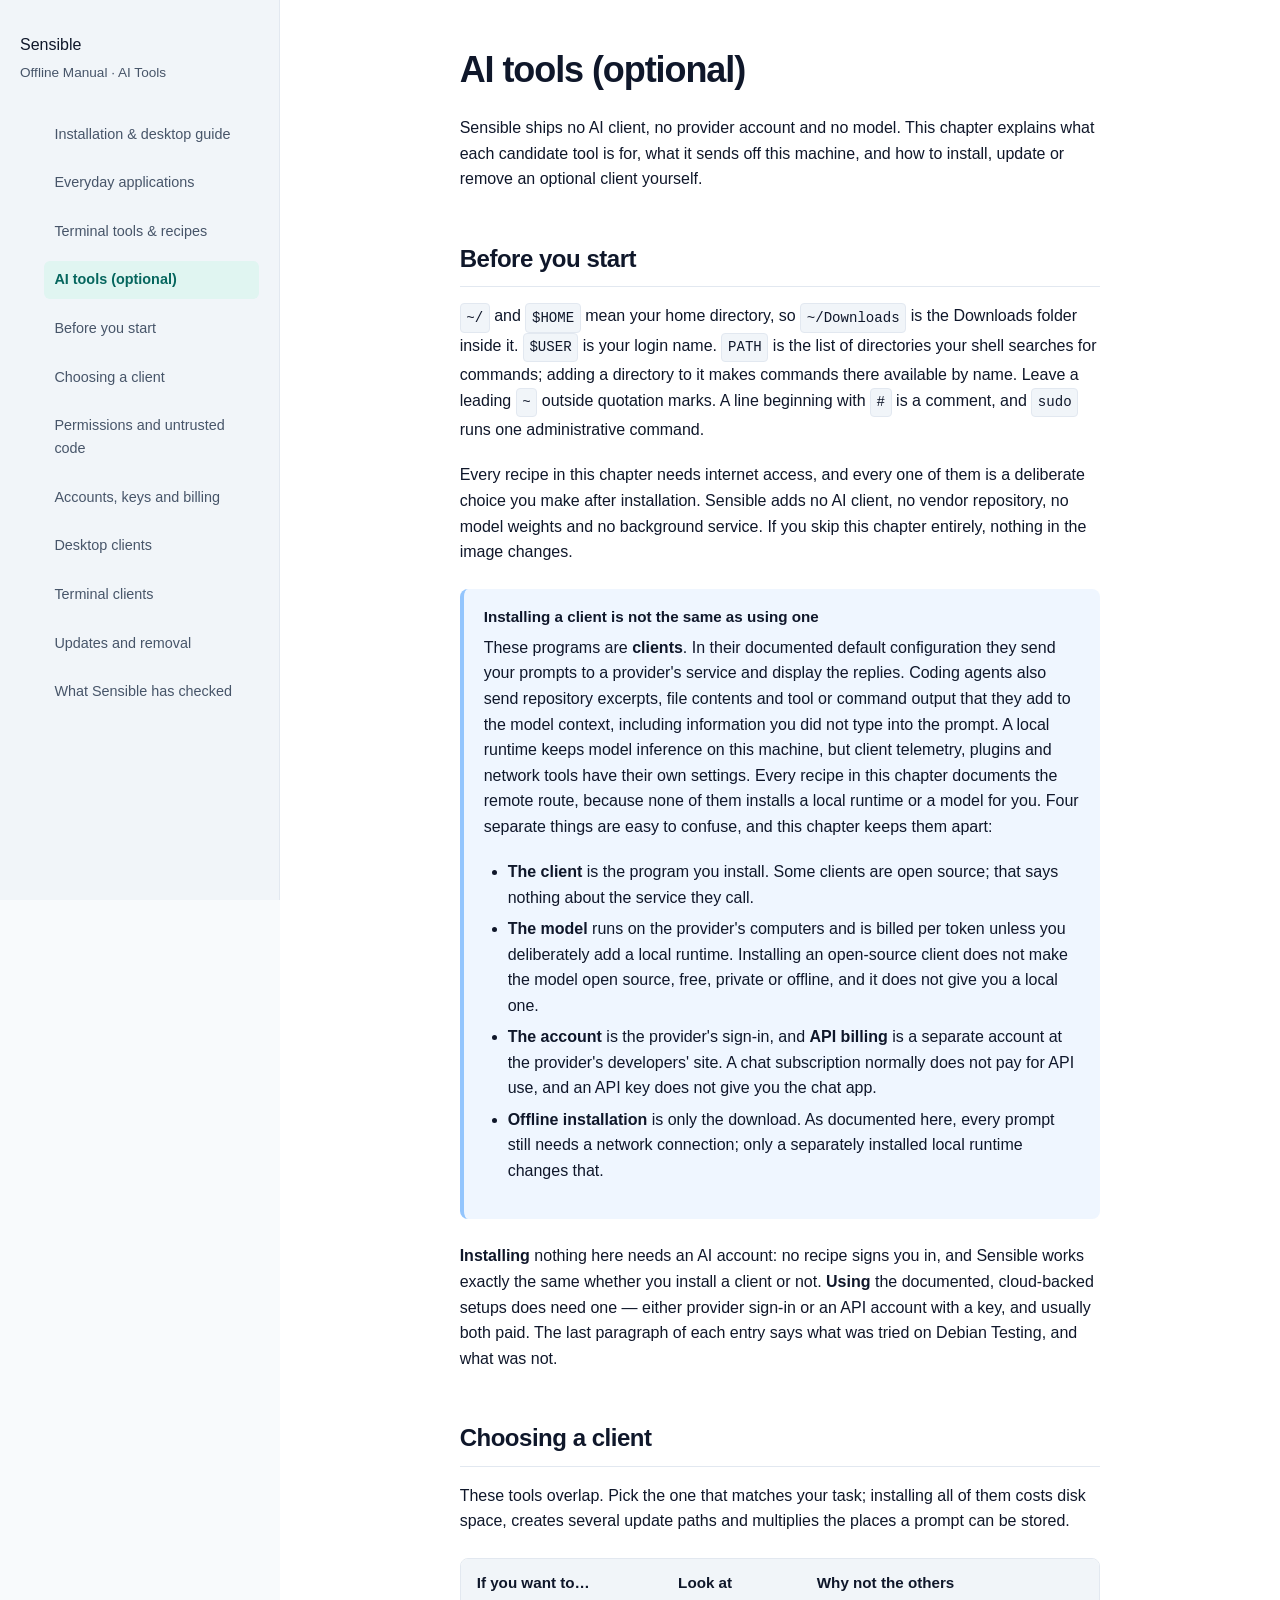
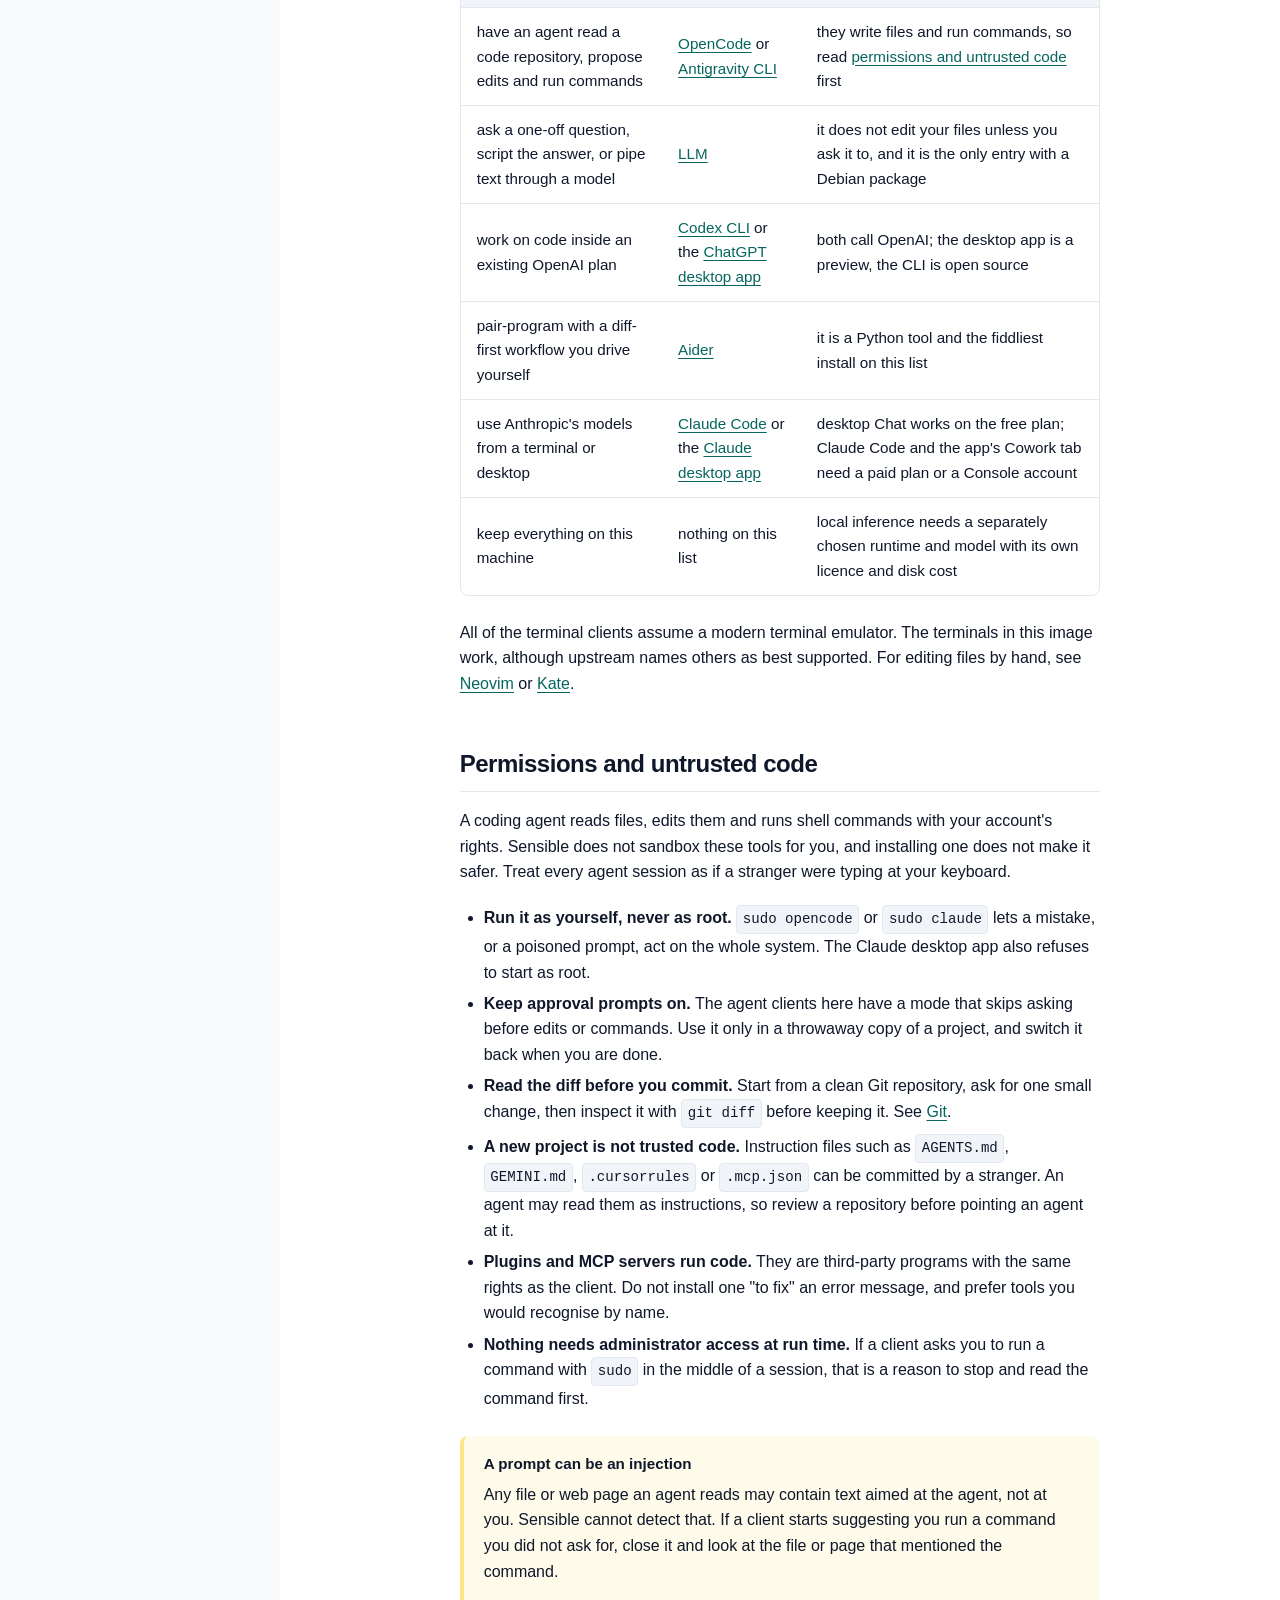
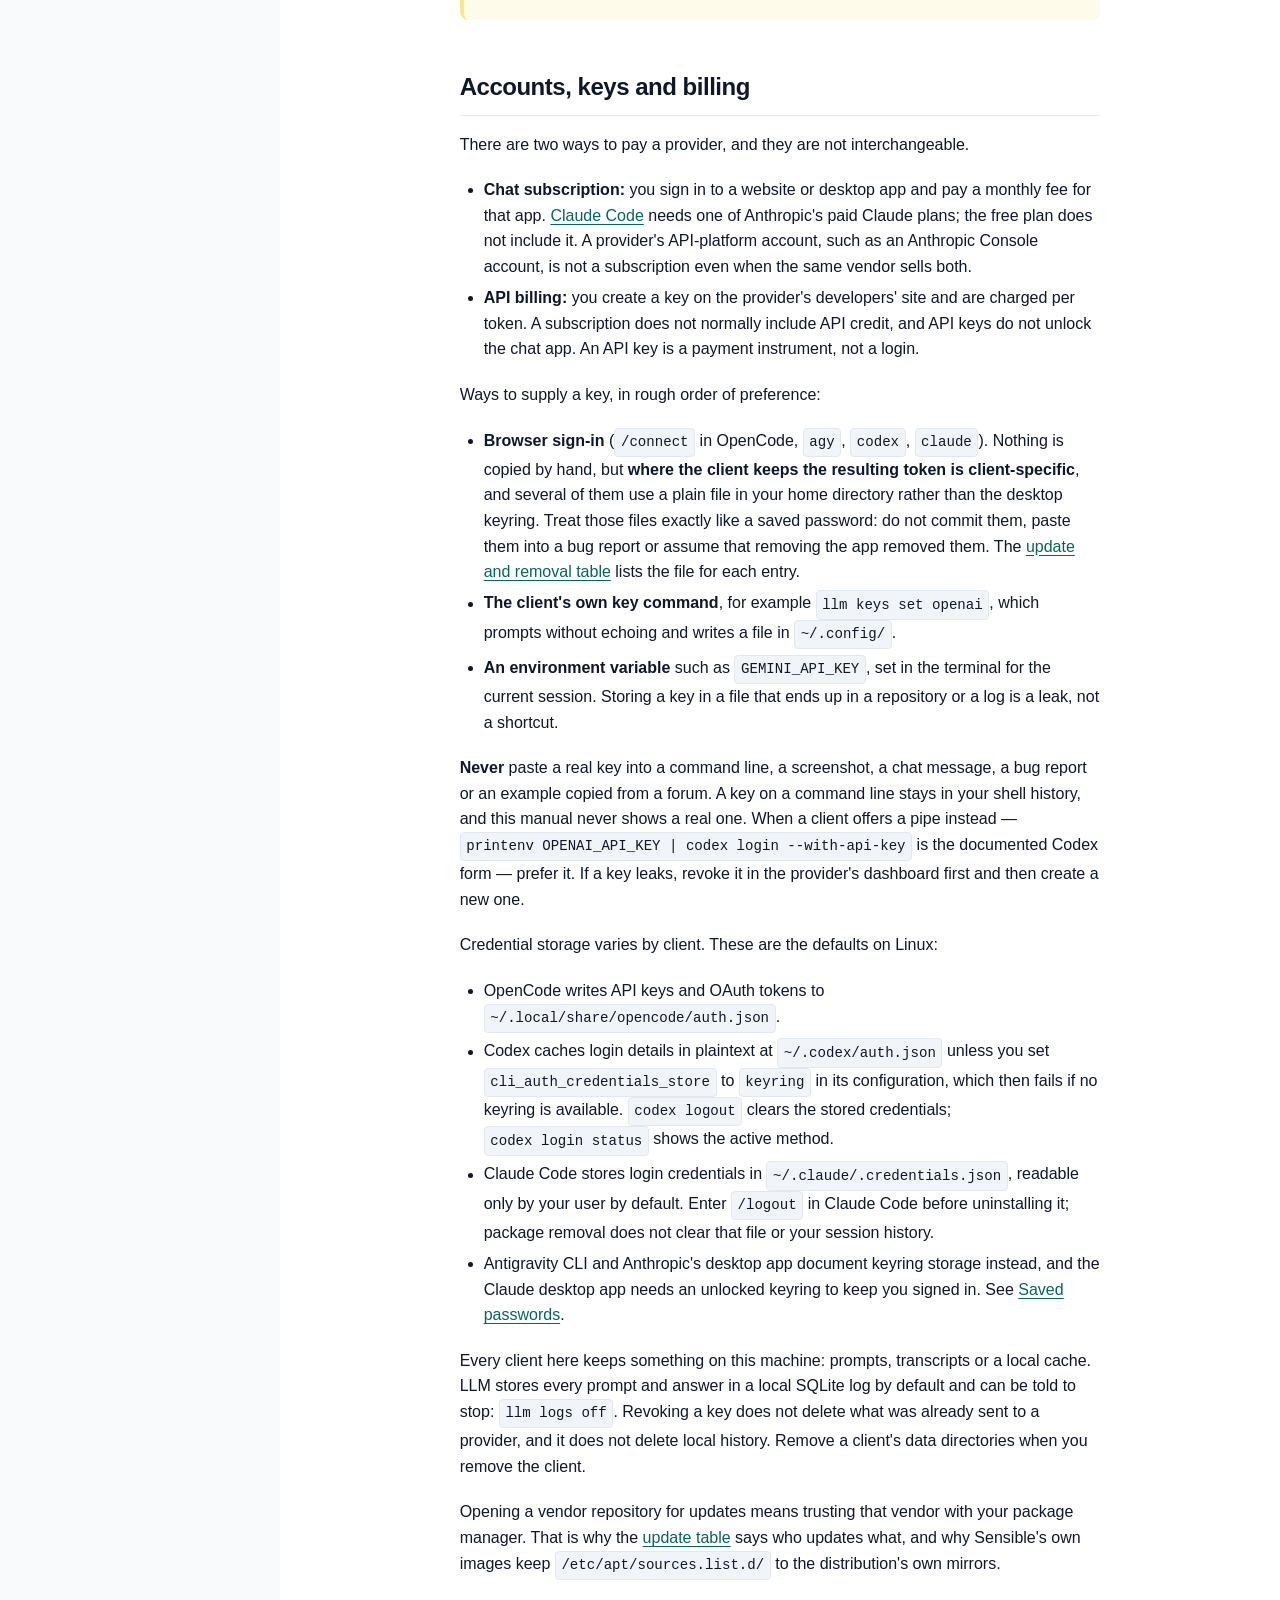
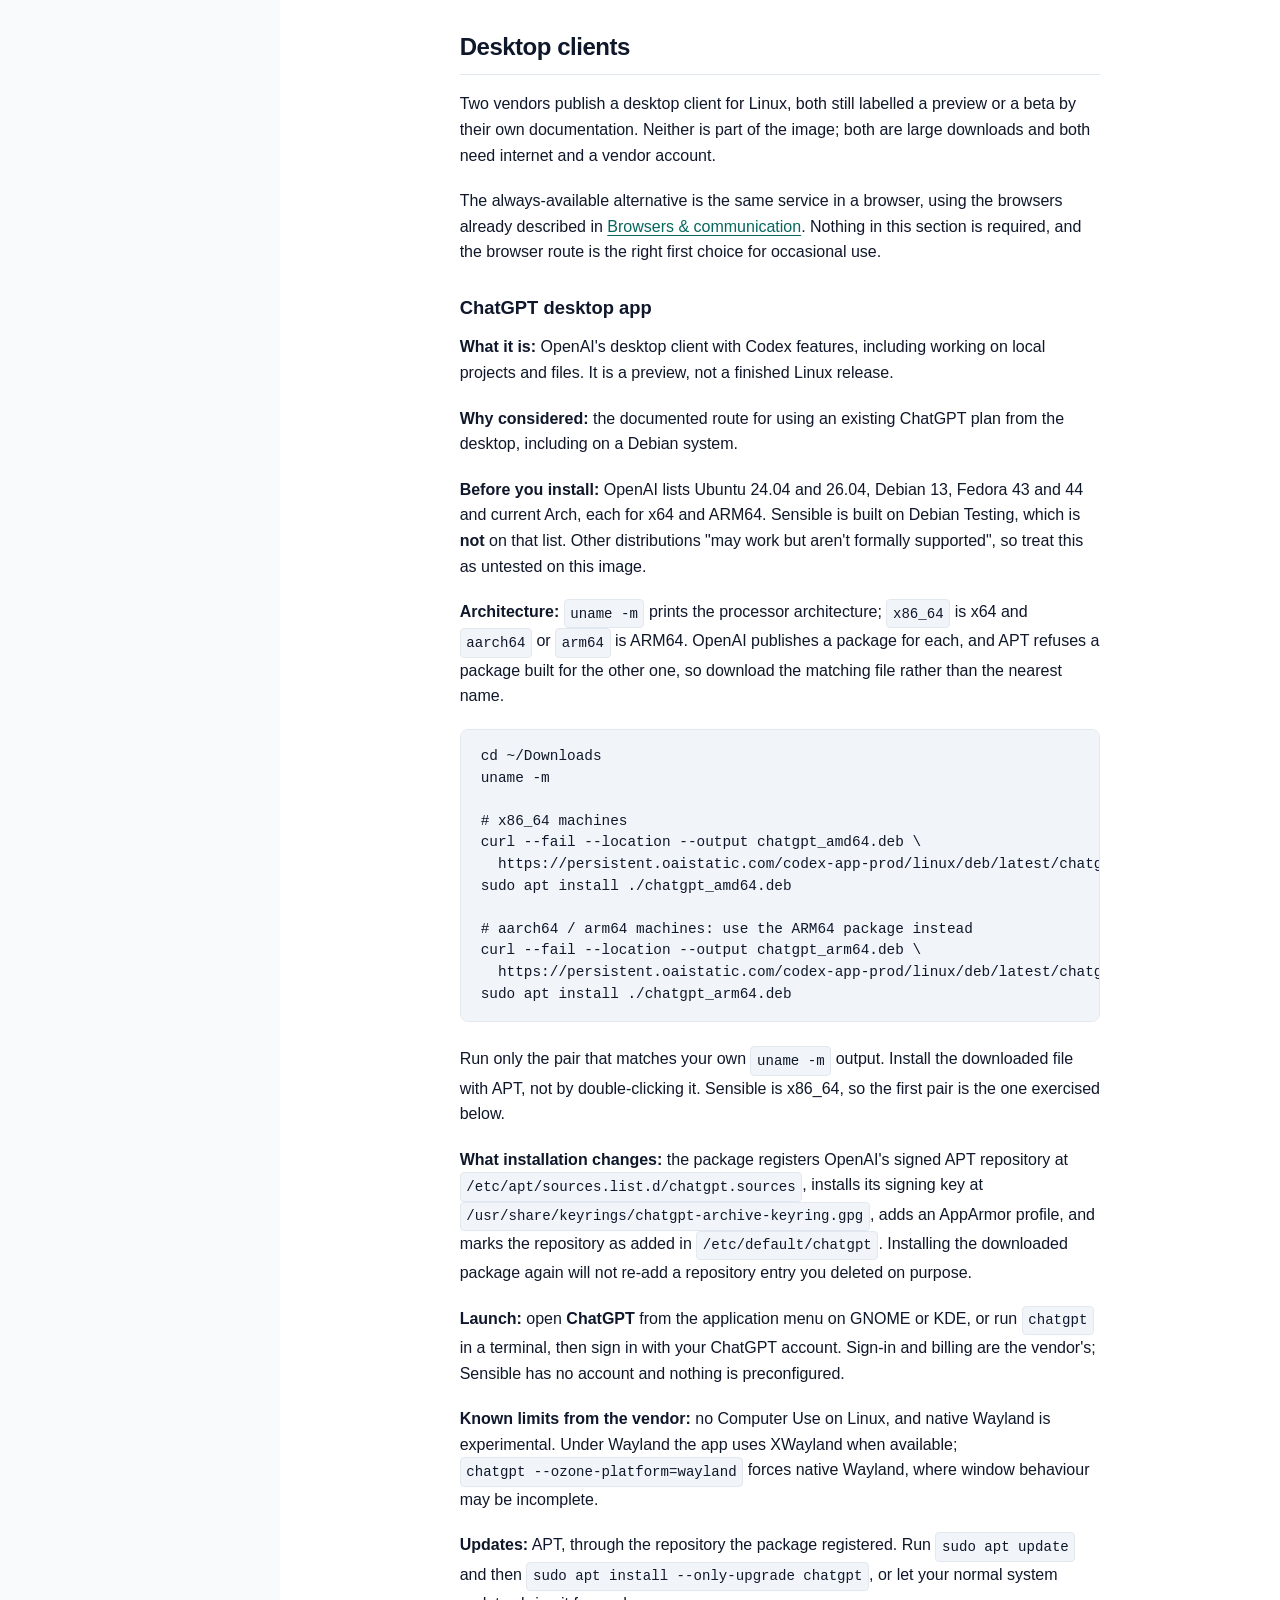
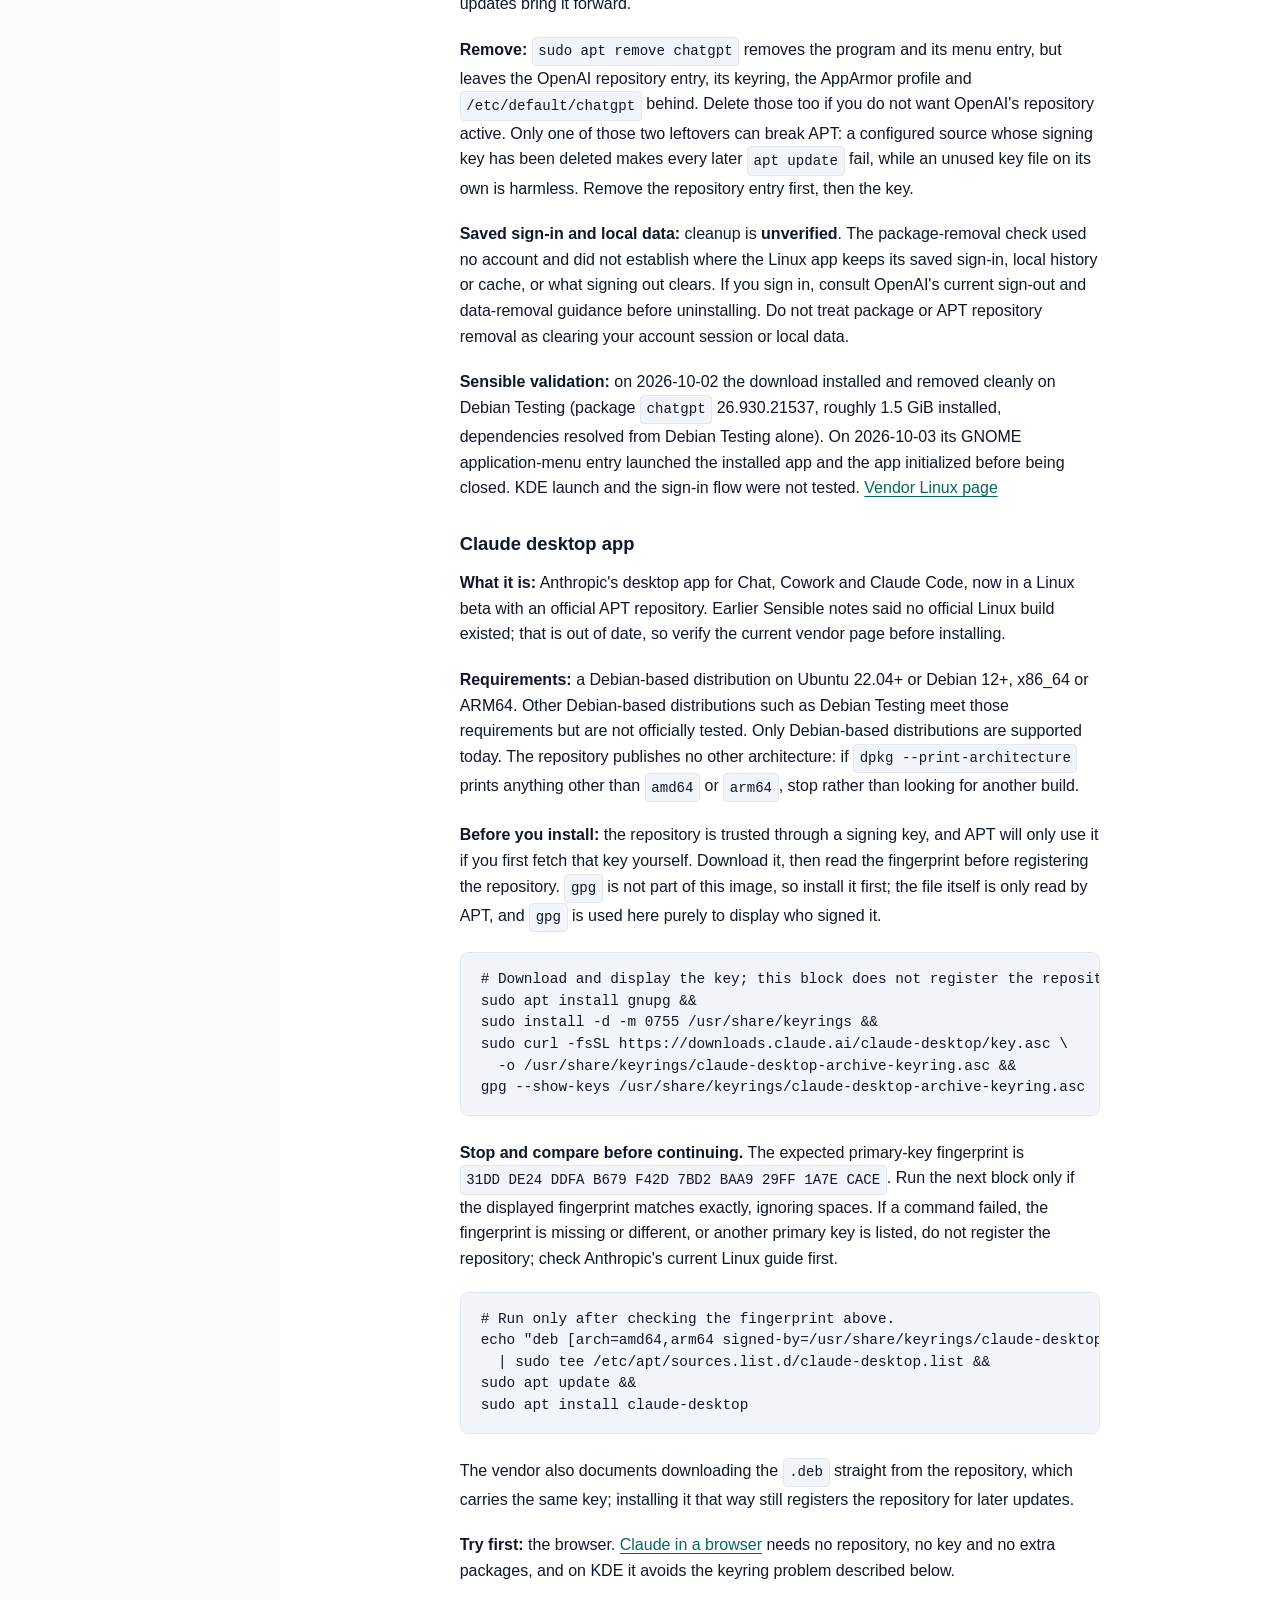
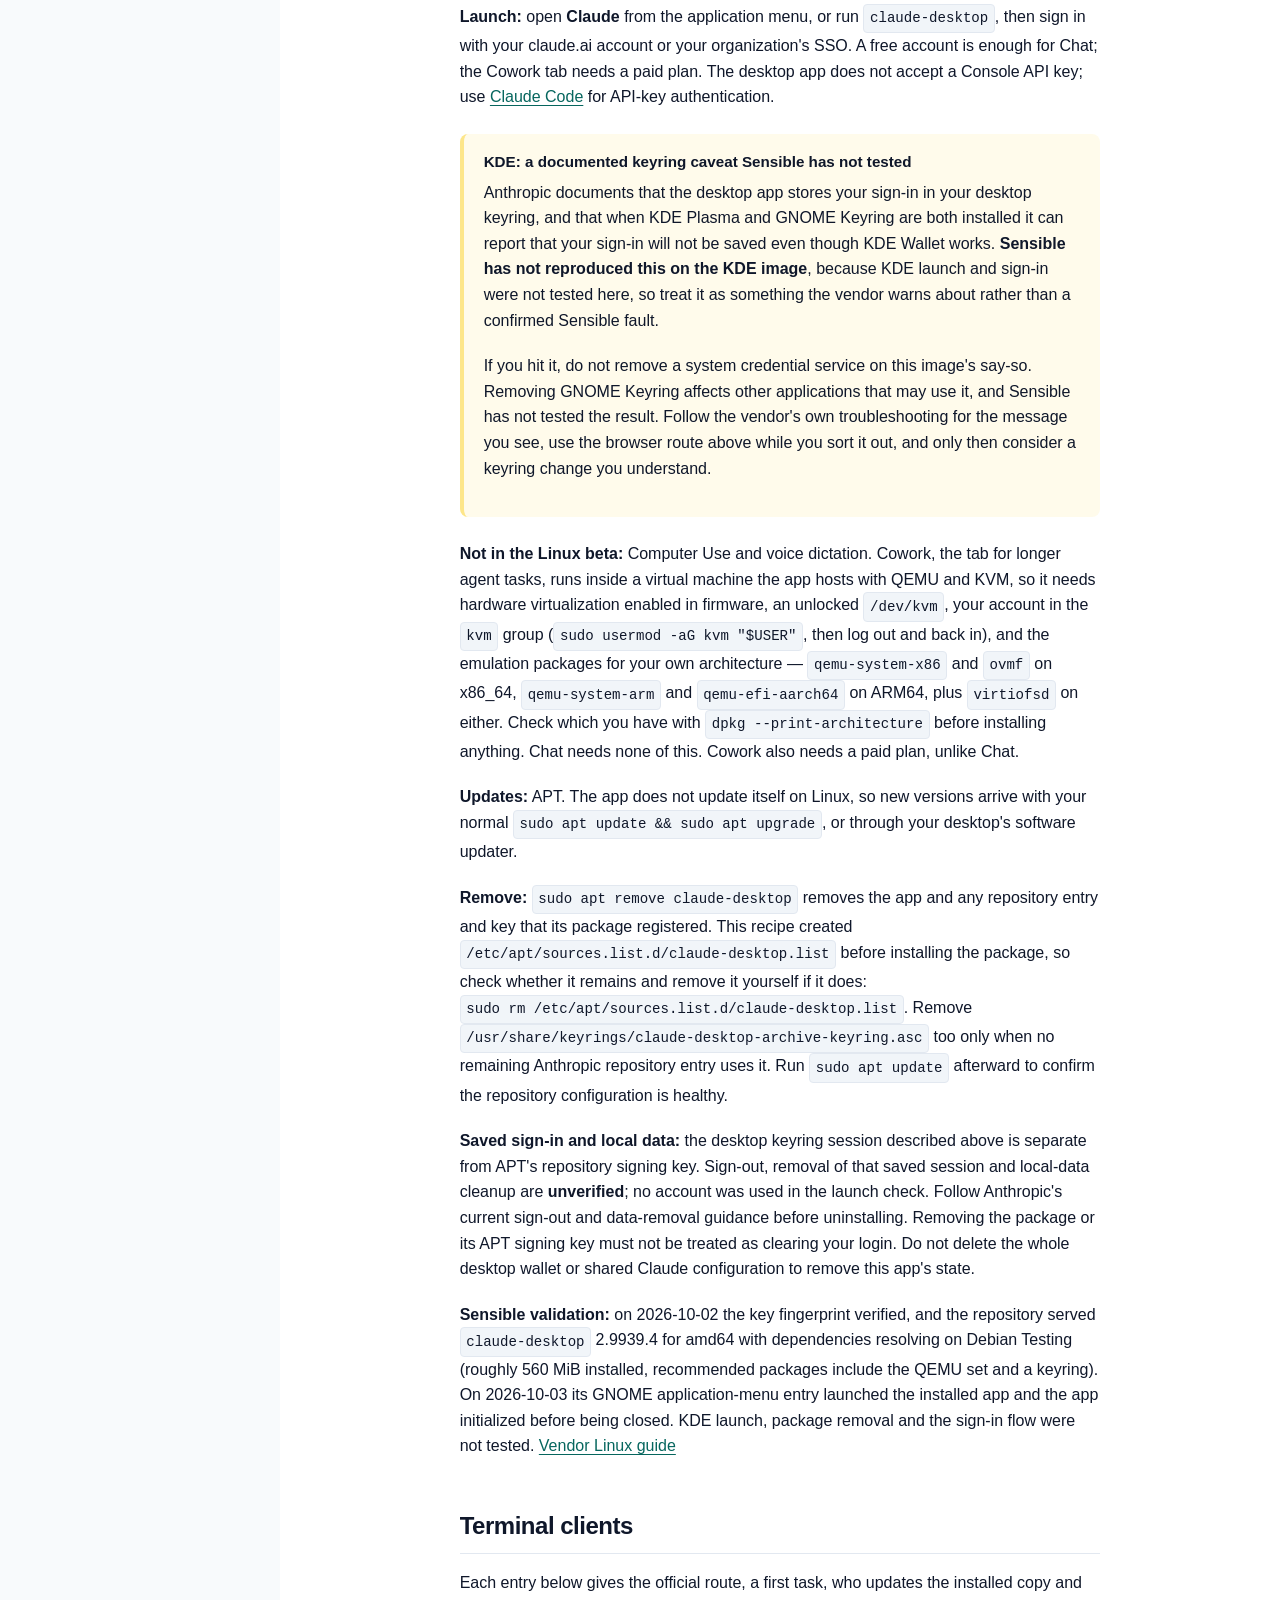
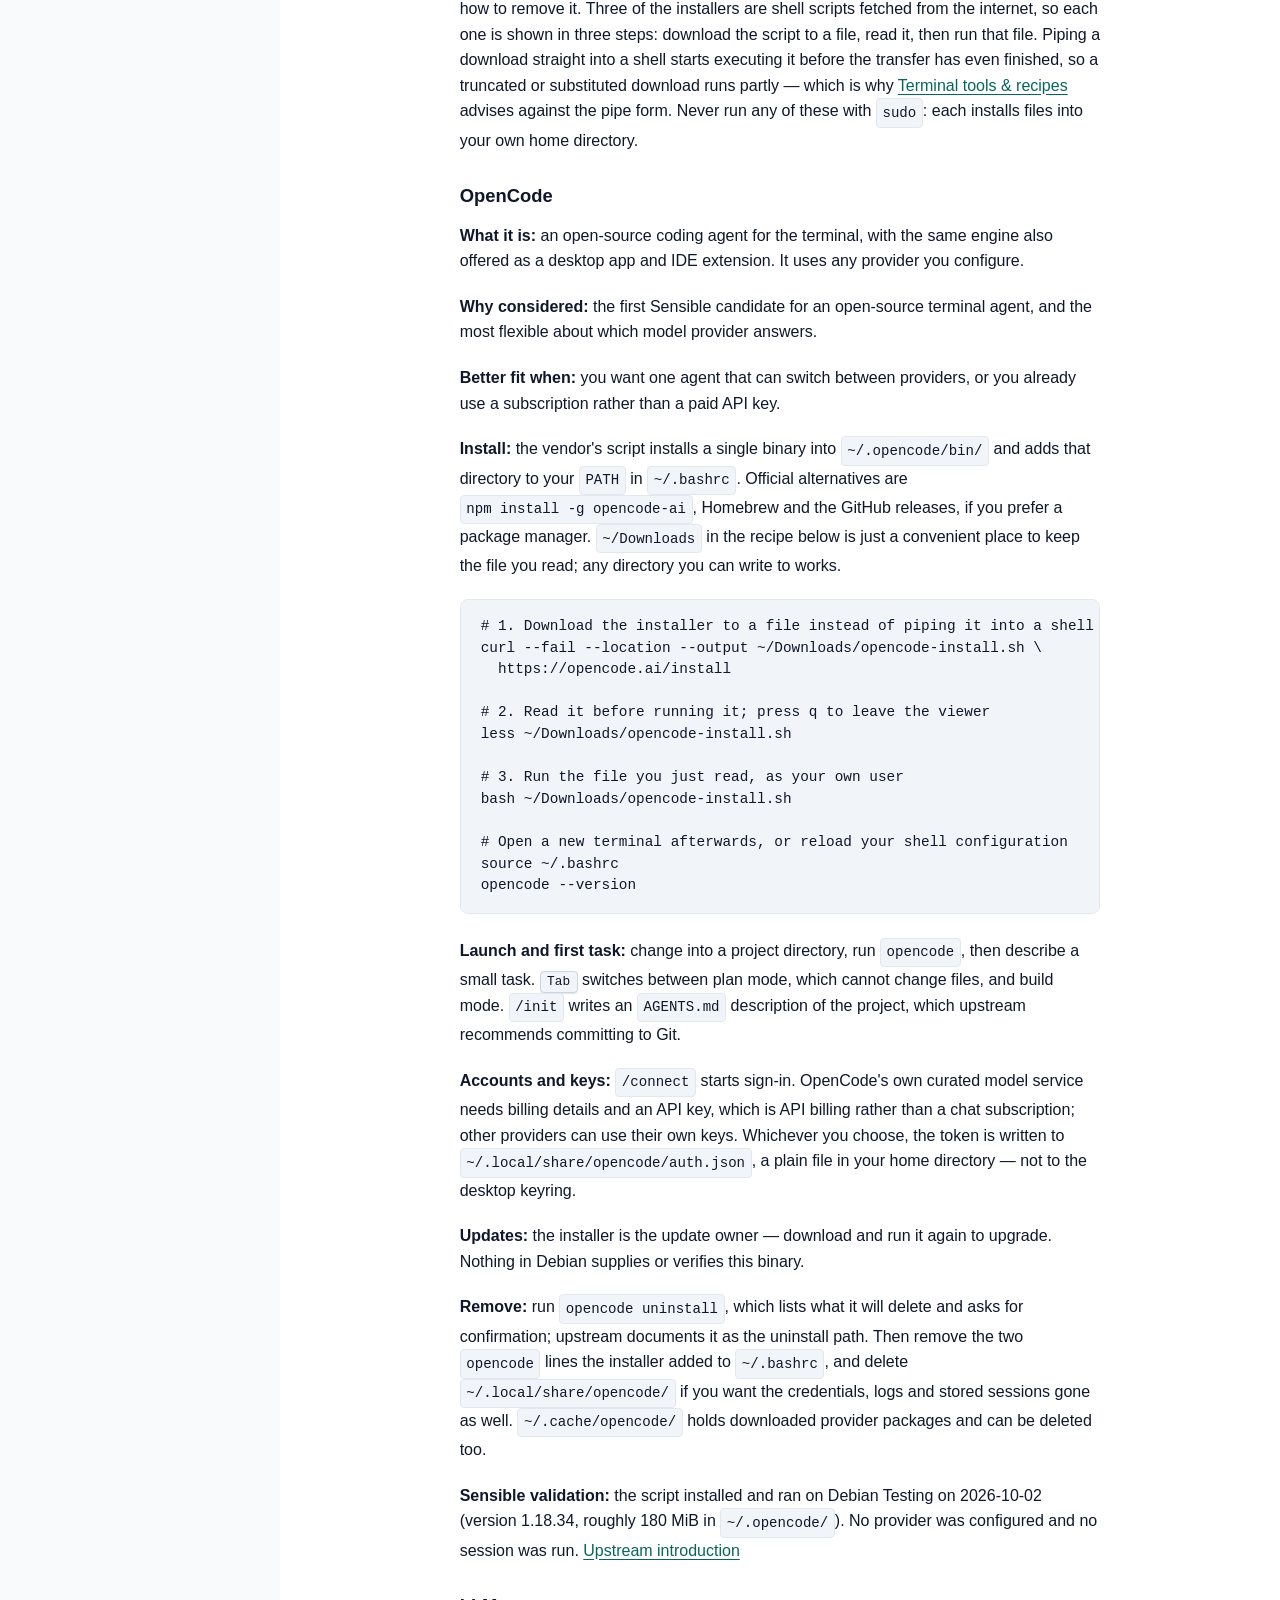
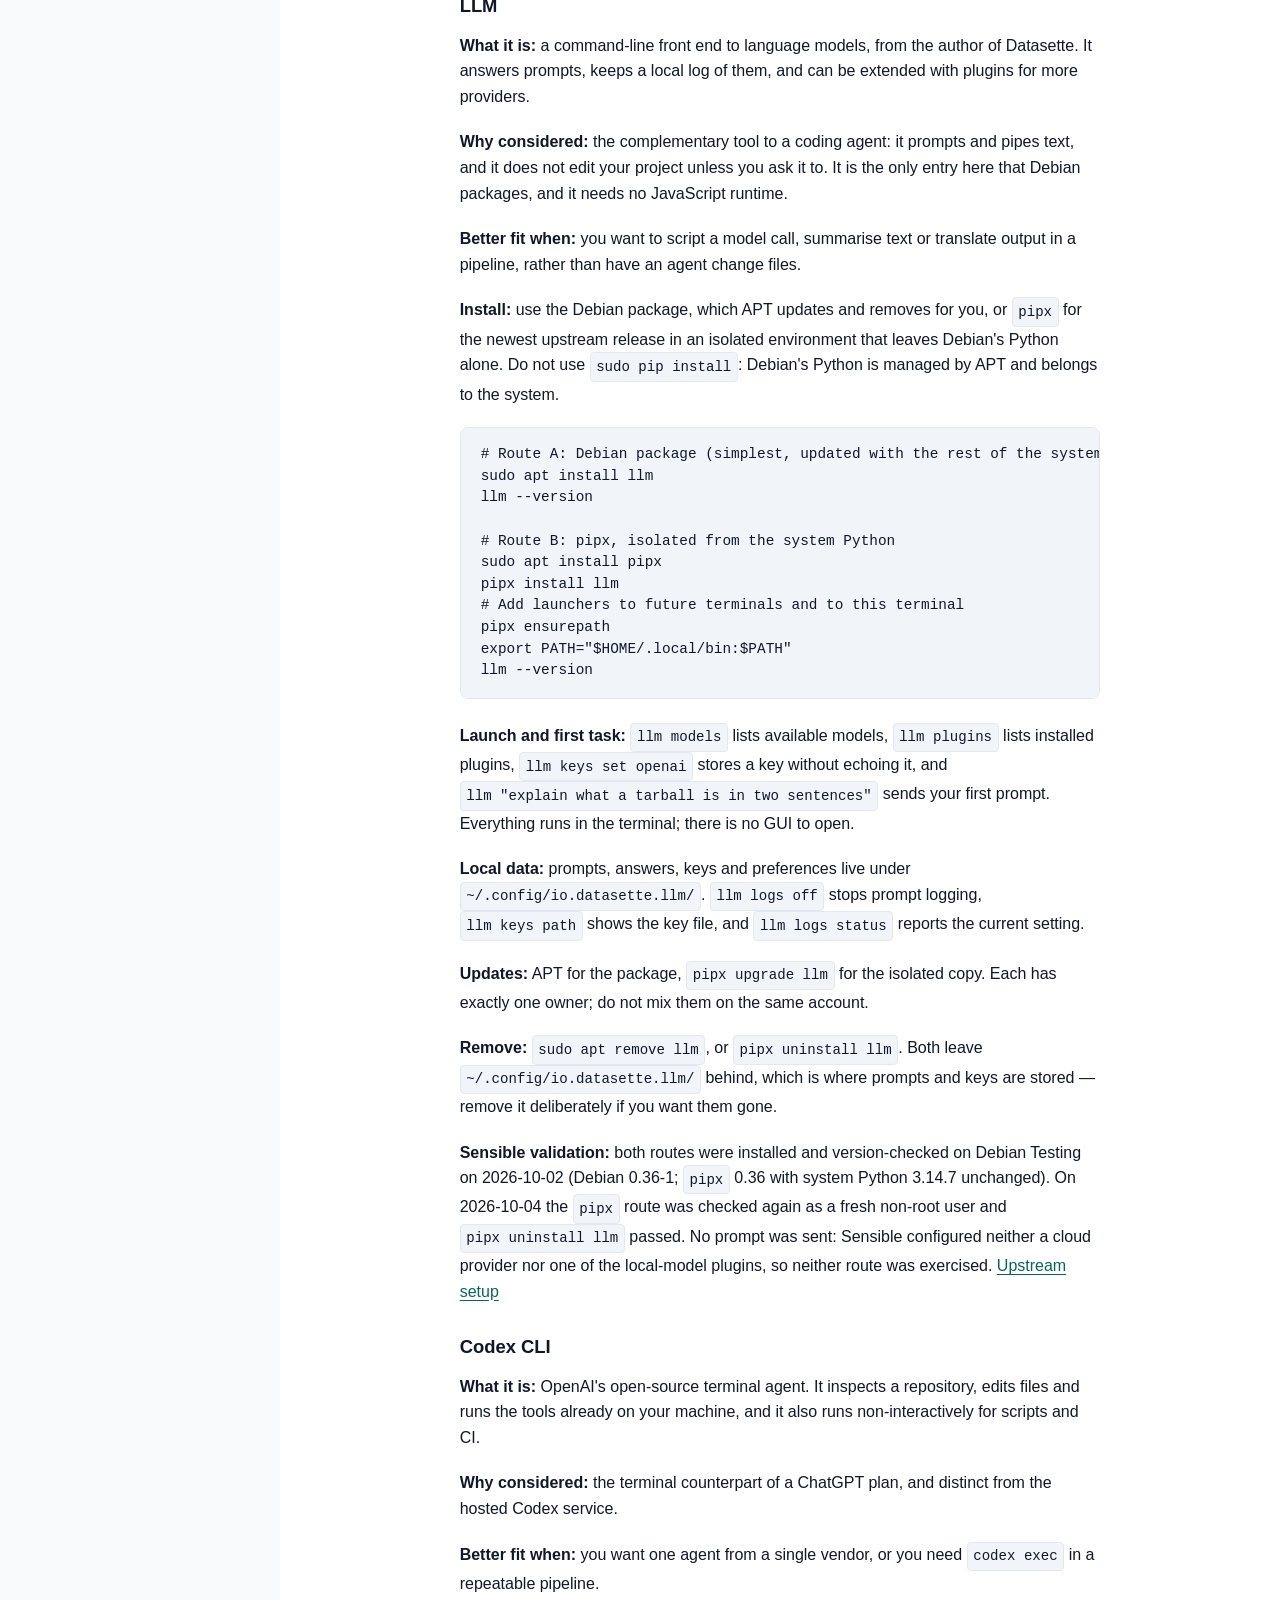
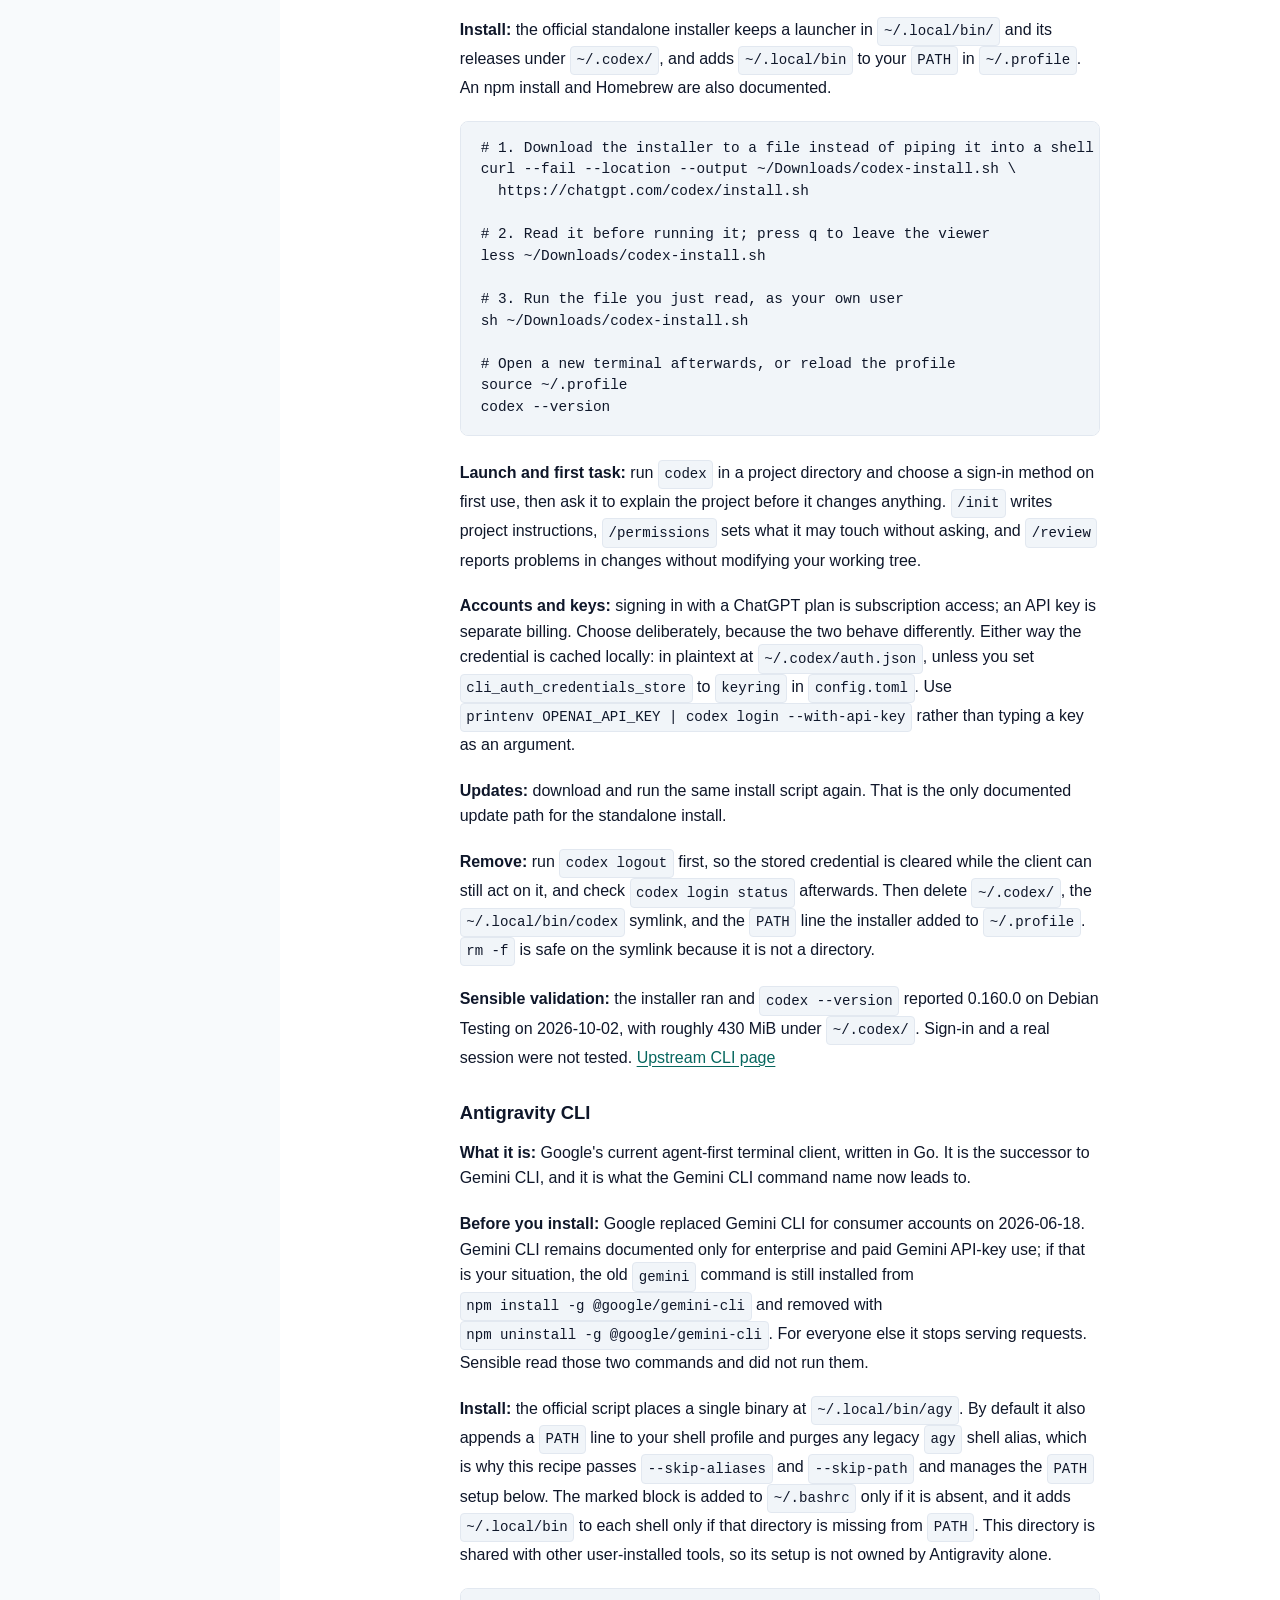
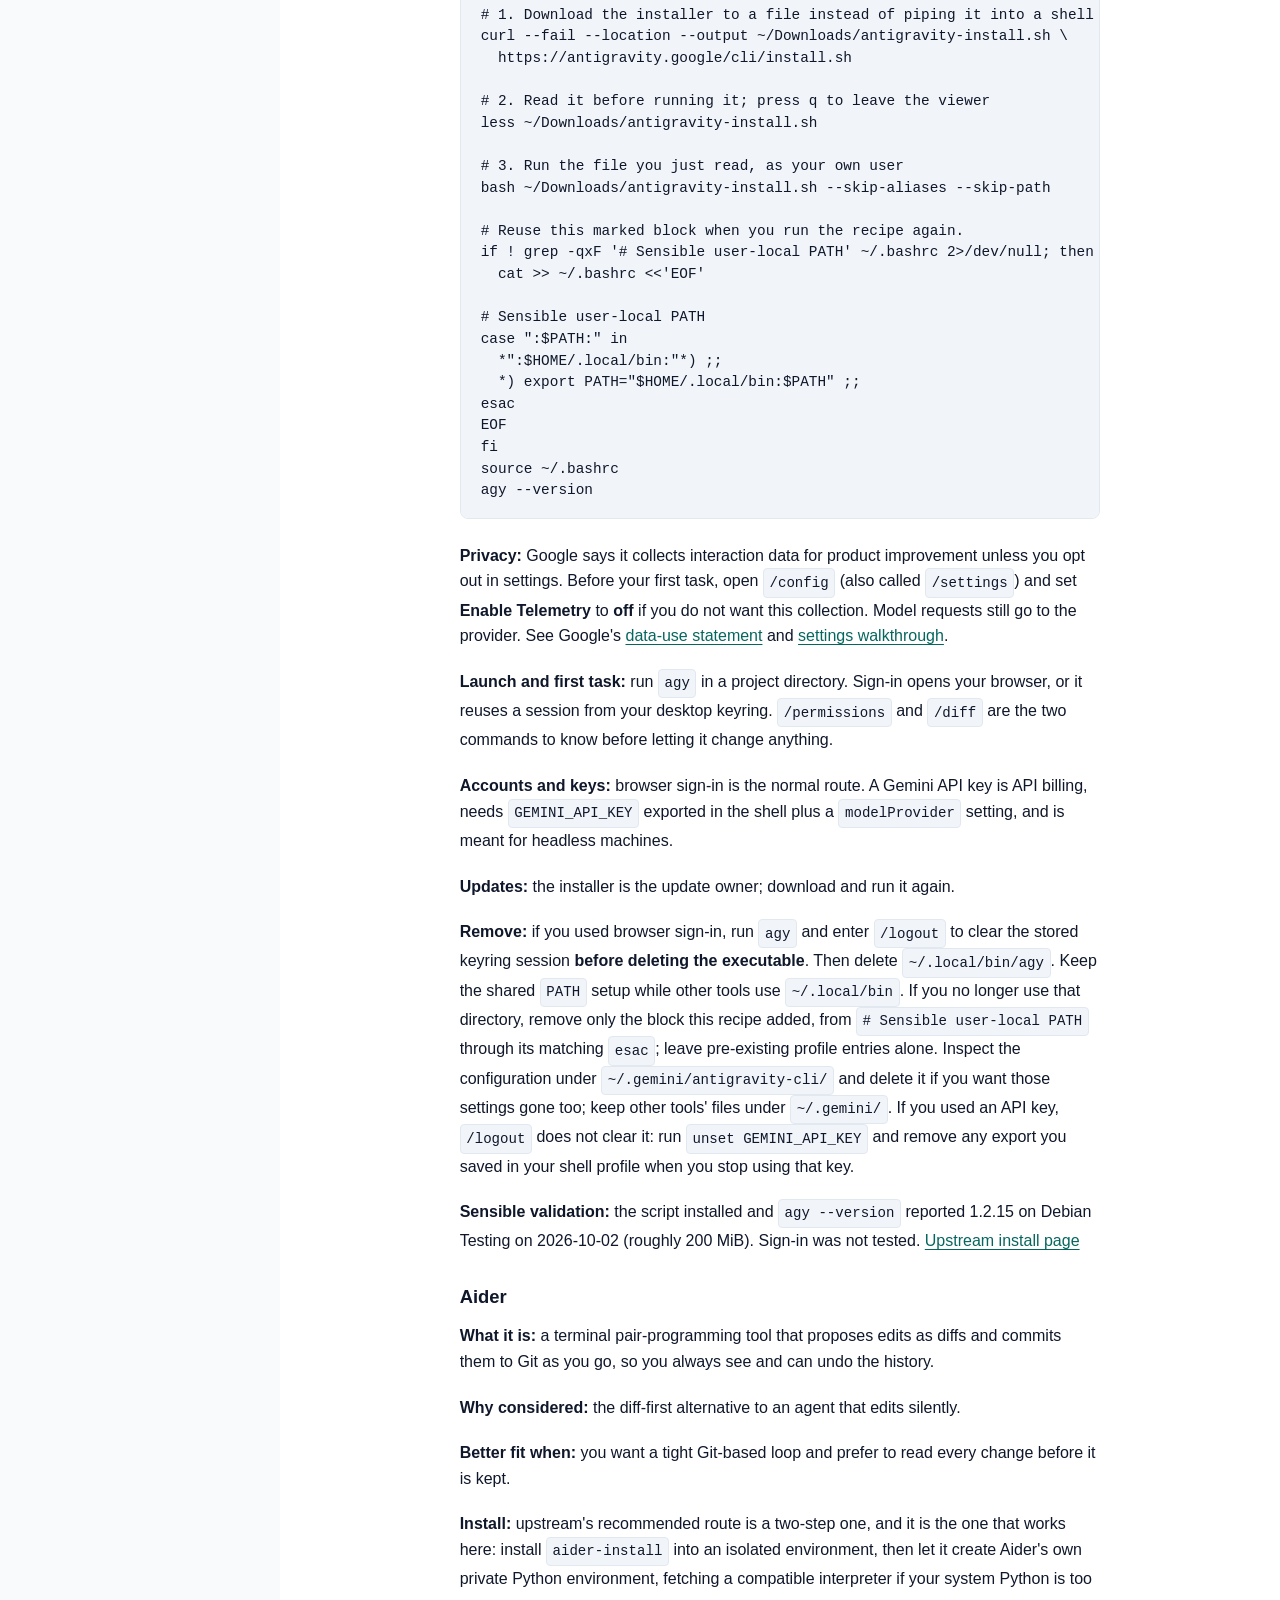
==== commit 0a092938: "docs: separate repository key checks from installation" ====
--- a/manual/ai-tools.html
+++ b/manual/ai-tools.html
@@ -126,19 +126,19 @@
           <p><strong>What it is:</strong> Anthropic's desktop app for Chat, Cowork and Claude Code, now in a Linux beta with an official APT repository. Earlier Sensible notes said no official Linux build existed; that is out of date, so verify the current vendor page before installing.</p>
           <p><strong>Requirements:</strong> a Debian-based distribution on Ubuntu 22.04+ or Debian 12+, x86_64 or ARM64. Other Debian-based distributions such as Debian Testing meet those requirements but are not officially tested. Only Debian-based distributions are supported today. The repository publishes no other architecture: if <code>dpkg --print-architecture</code> prints anything other than <code>amd64</code> or <code>arm64</code>, stop rather than looking for another build.</p>
           <p><strong>Before you install:</strong> the repository is trusted through a signing key, and APT will only use it if you first fetch that key yourself. Download it, then read the fingerprint before registering the repository. <code>gpg</code> is not part of this image, so install it first; the file itself is only read by APT, and <code>gpg</code> is used here purely to display who signed it.</p>
-          <pre><code>sudo apt install gnupg
-sudo install -d -m 0755 /usr/share/keyrings
+          <pre><code># Download and display the key; this block does not register the repository.
+sudo apt install gnupg &amp;&amp;
+sudo install -d -m 0755 /usr/share/keyrings &amp;&amp;
 sudo curl -fsSL https://downloads.claude.ai/claude-desktop/key.asc \
-  -o /usr/share/keyrings/claude-desktop-archive-keyring.asc
-
-# Compare the printed fingerprint with the one below, then continue
-gpg --show-keys /usr/share/keyrings/claude-desktop-archive-keyring.asc
-
+  -o /usr/share/keyrings/claude-desktop-archive-keyring.asc &amp;&amp;
+gpg --show-keys /usr/share/keyrings/claude-desktop-archive-keyring.asc</code></pre>
+          <p><strong>Stop and compare before continuing.</strong> The expected primary-key fingerprint is <code>31DD DE24 DDFA B679 F42D 7BD2 BAA9 29FF 1A7E CACE</code>. Run the next block only if the displayed fingerprint matches exactly, ignoring spaces. If a command failed, the fingerprint is missing or different, or another primary key is listed, do not register the repository; check Anthropic's current Linux guide first.</p>
+          <pre><code># Run only after checking the fingerprint above.
 echo "deb [arch=amd64,arm64 signed-by=/usr/share/keyrings/claude-desktop-archive-keyring.asc] https://downloads.claude.ai/claude-desktop/apt/stable stable main" \
-  | sudo tee /etc/apt/sources.list.d/claude-desktop.list
-sudo apt update
+  | sudo tee /etc/apt/sources.list.d/claude-desktop.list &amp;&amp;
+sudo apt update &amp;&amp;
 sudo apt install claude-desktop</code></pre>
-          <p>The expected fingerprint is <code>31DD DE24 DDFA B679 F42D 7BD2 BAA9 29FF 1A7E CACE</code>. If that line is missing, stop: a wrong key makes every later <code>apt update</code> fail with <code>NO_PUBKEY BAA929FF1A7ECACE</code>. The vendor also documents downloading the <code>.deb</code> straight from the repository, which carries the same key; installing it that way still registers the repository for later updates.</p>
+          <p>The vendor also documents downloading the <code>.deb</code> straight from the repository, which carries the same key; installing it that way still registers the repository for later updates.</p>
           <p><strong>Try first:</strong> the browser. <a href="https://claude.ai/download">Claude in a browser</a> needs no repository, no key and no extra packages, and on KDE it avoids the keyring problem described below.</p>
           <p><strong>Launch:</strong> open <strong>Claude</strong> from the application menu, or run <code>claude-desktop</code>, then sign in with your claude.ai account or your organization's SSO. A free account is enough for Chat; the Cowork tab needs a paid plan. The desktop app does not accept a Console API key; use <a href="#claude-code">Claude Code</a> for API-key authentication.</p>
           <div class="callout warn">
@@ -181,7 +181,7 @@
         </article>
         <article id="llm-cli"><h3>LLM</h3>
           <p><strong>What it is:</strong> a command-line front end to language models, from the author of Datasette. It answers prompts, keeps a local log of them, and can be extended with plugins for more providers.</p>
-          <p><strong>Why considered:</strong> the complementary tool to a coding agent: it prompts and pipes text, and it does not edit your project unless you ask it to. It is the only entry here Debian packages, and it needs no JavaScript runtime.</p>
+          <p><strong>Why considered:</strong> the complementary tool to a coding agent: it prompts and pipes text, and it does not edit your project unless you ask it to. It is the only entry here that Debian packages, and it needs no JavaScript runtime.</p>
           <p><strong>Better fit when:</strong> you want to script a model call, summarise text or translate output in a pipeline, rather than have an agent change files.</p>
           <p><strong>Install:</strong> use the Debian package, which APT updates and removes for you, or <code>pipx</code> for the newest upstream release in an isolated environment that leaves Debian's Python alone. Do not use <code>sudo pip install</code>: Debian's Python is managed by APT and belongs to the system.</p>
           <pre><code># Route A: Debian package (simplest, updated with the rest of the system)
@@ -303,23 +303,23 @@
           <p><strong>Accounts and billing:</strong> it accepts a Pro, Max, Team or Enterprise account, or a Console account. The first four are paid Claude plans, so your subscription covers the CLI; a Console account is Anthropic's API platform and is metered per token instead, which is API billing rather than a subscription. The free claude.ai plan does not include Claude Code. A third-party provider such as Amazon Bedrock or Google Cloud's Agent Platform is a further route with that provider's own API billing.</p>
           <p><strong>Better fit when:</strong> you already have an Anthropic subscription and want the same agent in the terminal as in the desktop app.</p>
           <p><strong>Install:</strong> choose the update behaviour you want first. The APT route below is recommended because the client's own background updater does not apply to it and APT keeps one update path; the native installer updates itself in the background, which is convenient but means the client, not APT, decides when it changes.</p>
-          <pre><code># The key file is used by APT; gpg only reads it to show the fingerprint
-sudo apt install gnupg
-sudo install -d -m 0755 /etc/apt/keyrings
+          <pre><code># Download and display the key; this block does not register the repository.
+sudo apt install gnupg &amp;&amp;
+sudo install -d -m 0755 /etc/apt/keyrings &amp;&amp;
 sudo curl -fsSL https://downloads.claude.ai/keys/claude-code.asc \
-  -o /etc/apt/keyrings/claude-code.asc
-gpg --show-keys /etc/apt/keyrings/claude-code.asc
-
-# Then register the signed repository and install
+  -o /etc/apt/keyrings/claude-code.asc &amp;&amp;
+gpg --show-keys /etc/apt/keyrings/claude-code.asc</code></pre>
+          <p><strong>Stop and compare before continuing.</strong> The expected primary-key fingerprint is <code>31DD DE24 DDFA B679 F42D 7BD2 BAA9 29FF 1A7E CACE</code>. Run the next block only if the displayed fingerprint matches exactly, ignoring spaces. If a command failed, the fingerprint is missing or different, or another primary key is listed, do not register the repository; check Anthropic's current installation guide first.</p>
+          <pre><code># Run only after checking the fingerprint above.
 echo "deb [signed-by=/etc/apt/keyrings/claude-code.asc] https://downloads.claude.ai/claude-code/apt/stable stable main" \
-  | sudo tee /etc/apt/sources.list.d/claude-code.list
-sudo apt update
-sudo apt install claude-code
+  | sudo tee /etc/apt/sources.list.d/claude-code.list &amp;&amp;
+sudo apt update &amp;&amp;
+sudo apt install claude-code &amp;&amp;
 claude --version</code></pre>
-          <p>The expected fingerprint is <code>31DD DE24 DDFA B679 F42D 7BD2 BAA9 29FF 1A7E CACE</code>. The native alternative downloads <code>https://claude.ai/install.sh</code> — follow the same download, read, then run steps as the terminal clients above rather than piping it — and installs under <code>~/.local/</code>, self-updating; <code>claude doctor</code> reports install health and whether auto-updates ran.</p>
+          <p>The native alternative downloads <code>https://claude.ai/install.sh</code> — follow the same download, read, then run steps as the terminal clients above rather than piping it — and installs under <code>~/.local/</code>, self-updating; <code>claude doctor</code> reports install health and whether auto-updates ran.</p>
           <p><strong>Launch and first task:</strong> run <code>claude</code> in a project directory and complete sign-in in the browser it opens. Ask it to read a file before it writes one, and treat every proposed command as a command you would run yourself.</p>
           <p><strong>Local data:</strong> on Linux, login credentials are stored in <code>~/.claude/.credentials.json</code> with permissions restricted to your user. If you set <code>CLAUDE_CONFIG_DIR</code>, the credential file is in that directory instead. Settings and session history also remain in your home directory after uninstalling the package. See <a href="https://code.claude.com/docs/en/authentication#credential-management">credential storage</a> and <a href="https://code.claude.com/docs/en/installation#remove-configuration-files">configuration cleanup</a>.</p>
-          <p><strong>Updates:</strong> APT for the APT route (<code>sudo apt upgrade claude-code</code>), or the client's own updater for the native route.</p>
+          <p><strong>Updates:</strong> APT for the APT route (<code>sudo apt update &amp;&amp; sudo apt install --only-upgrade claude-code</code>), or the client's own updater for the native route.</p>
           <p><strong>Remove:</strong> run <code>claude</code> and enter <code>/logout</code> while the client is still installed, then run <code>sudo apt remove claude-code</code>. Delete <code>/etc/apt/sources.list.d/claude-code.list</code> before <code>/etc/apt/keyrings/claude-code.asc</code>, and run <code>sudo apt update</code> to check the remaining sources. APT does not remove these files or your per-user data.</p>
           <p>For complete local cleanup, close Claude clients and inspect <code>~/.claude/</code> and <code>~/.claude.json</code> (or your custom configuration location). Delete them only if you also want their settings and session history removed. Claude Desktop and IDE integrations share this state, so preserve it if you still use those clients. Inspect project-level <code>.claude/</code> and <code>.mcp.json</code> separately; they may be shared project configuration.</p>
           <p><strong>Sensible validation:</strong> the APT route installed and <code>claude --version</code> printed 2.1.285 on Debian Testing on 2026-10-02 (roughly 230 MiB installed), and, in that no-account check, removal left exactly the repository file and key behind. Credential logout and removal after a signed-in session were not tested. <a href="https://code.claude.com/docs/en/installation">Upstream installation</a></p>
